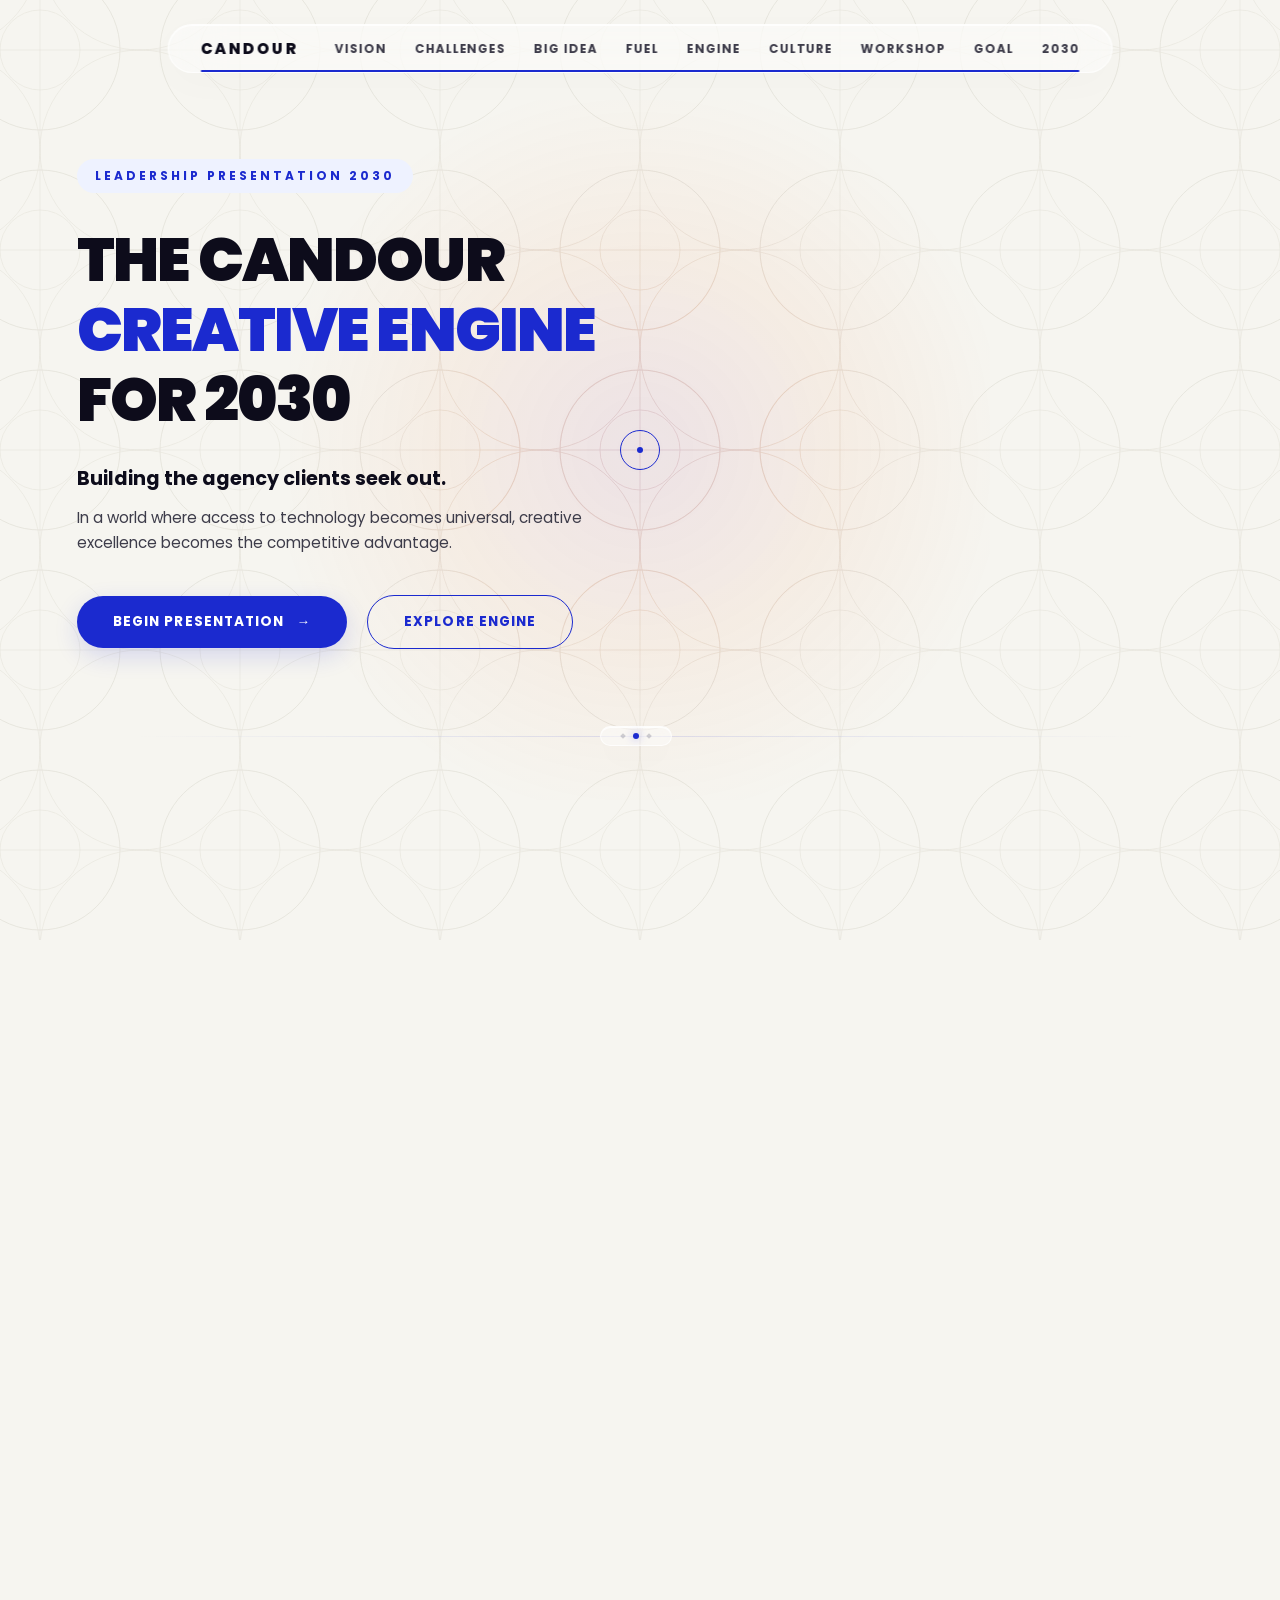
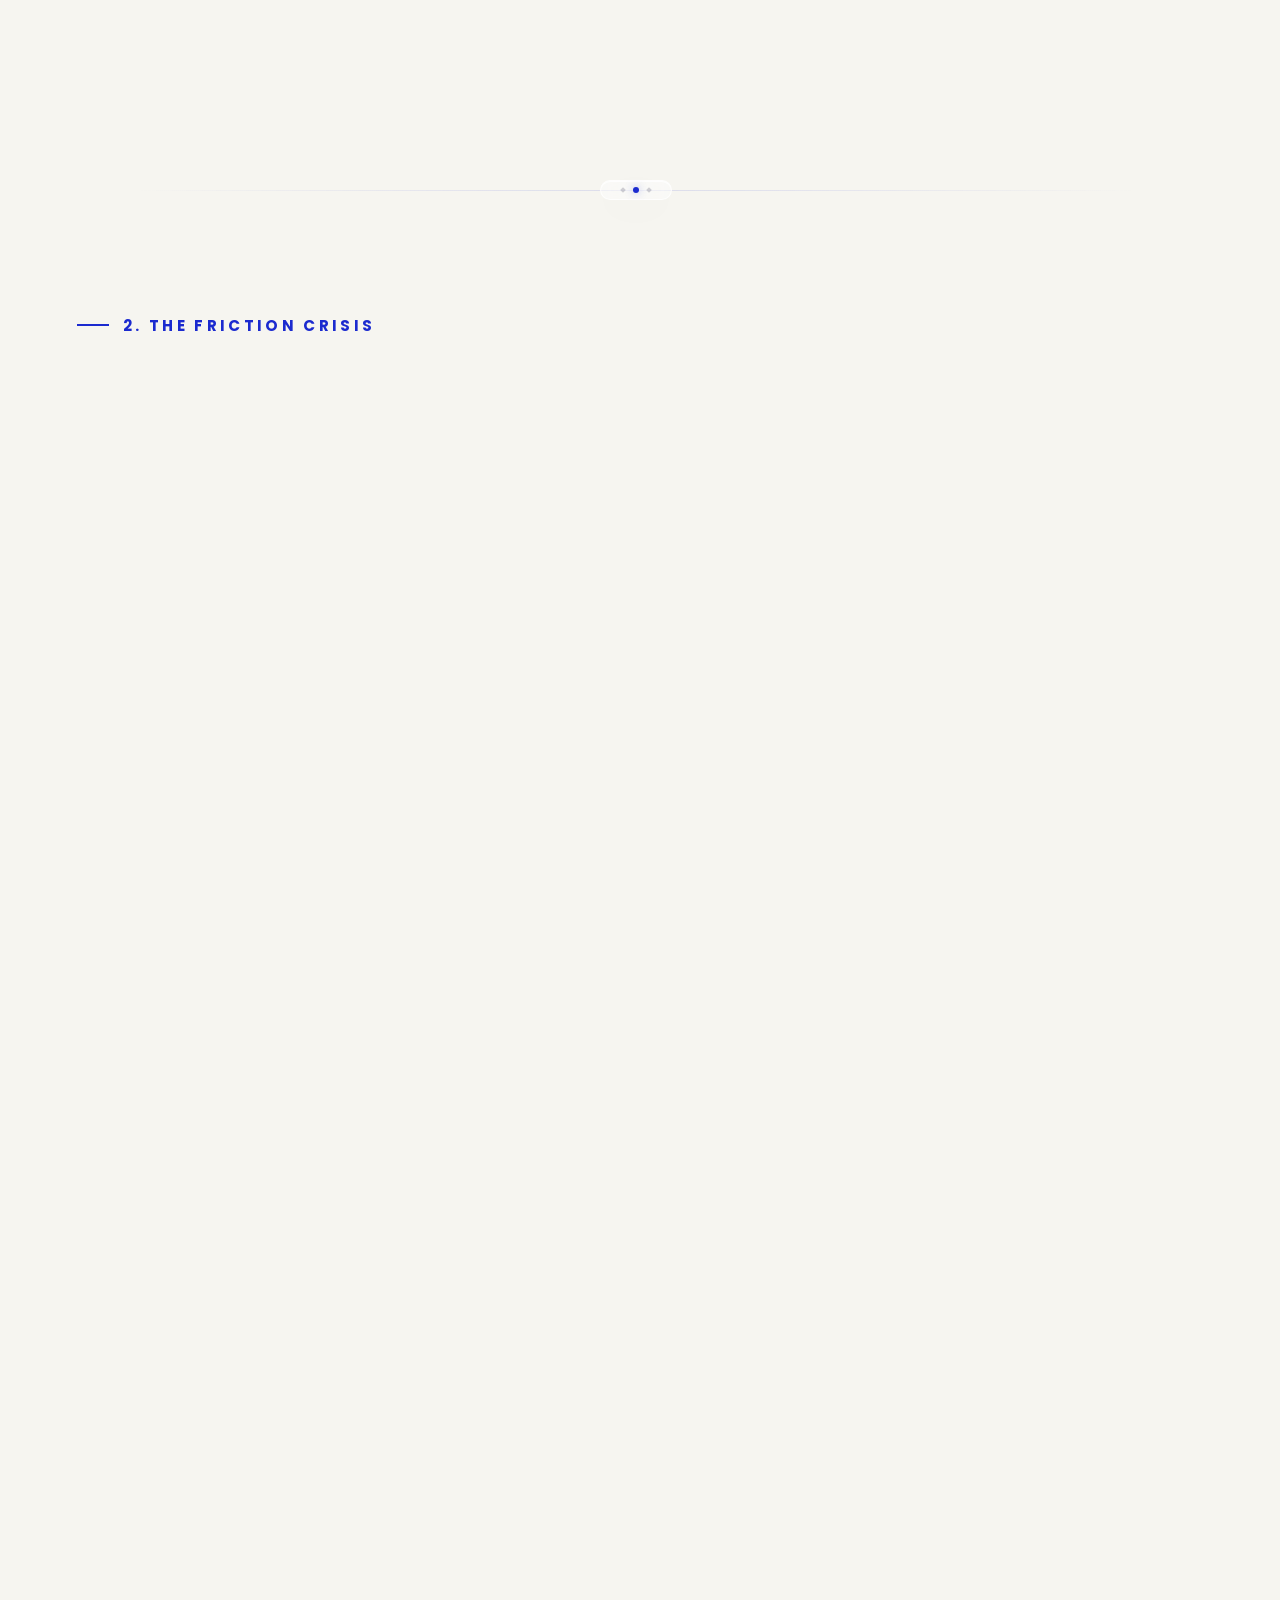
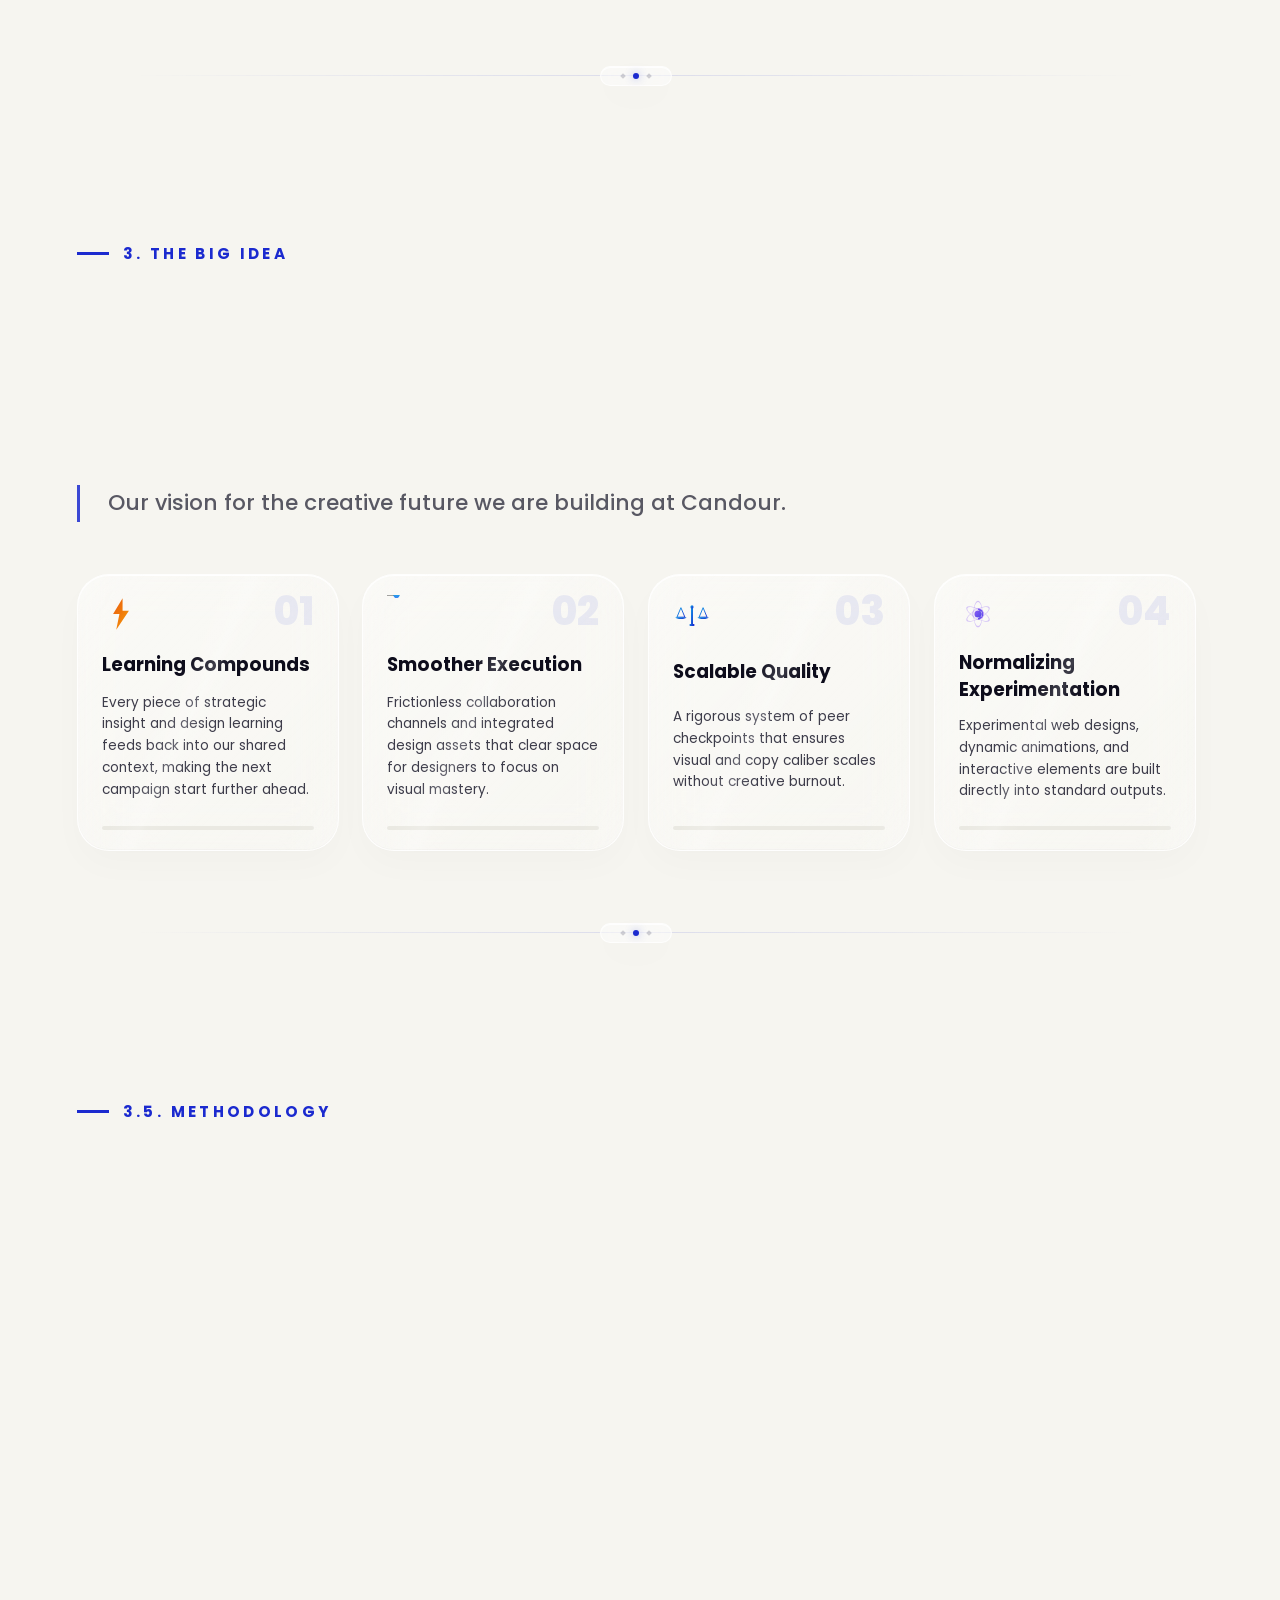
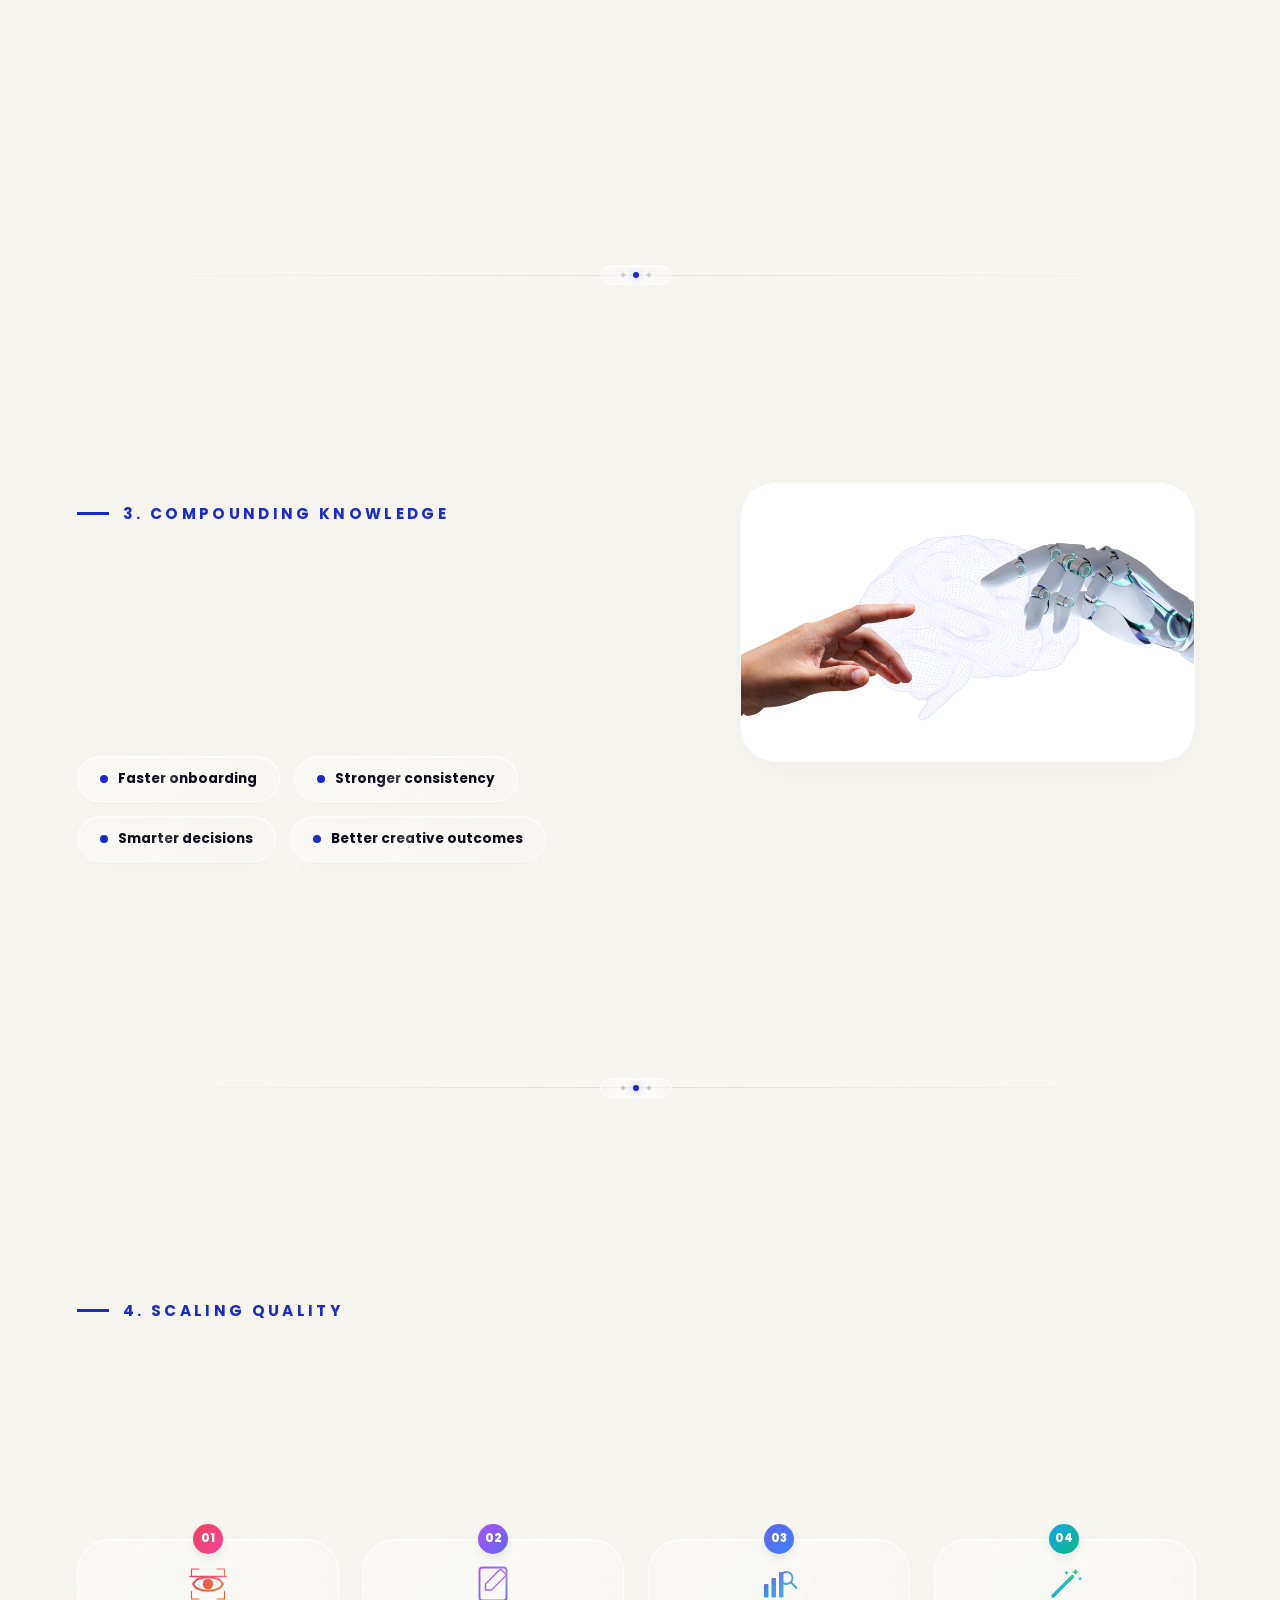
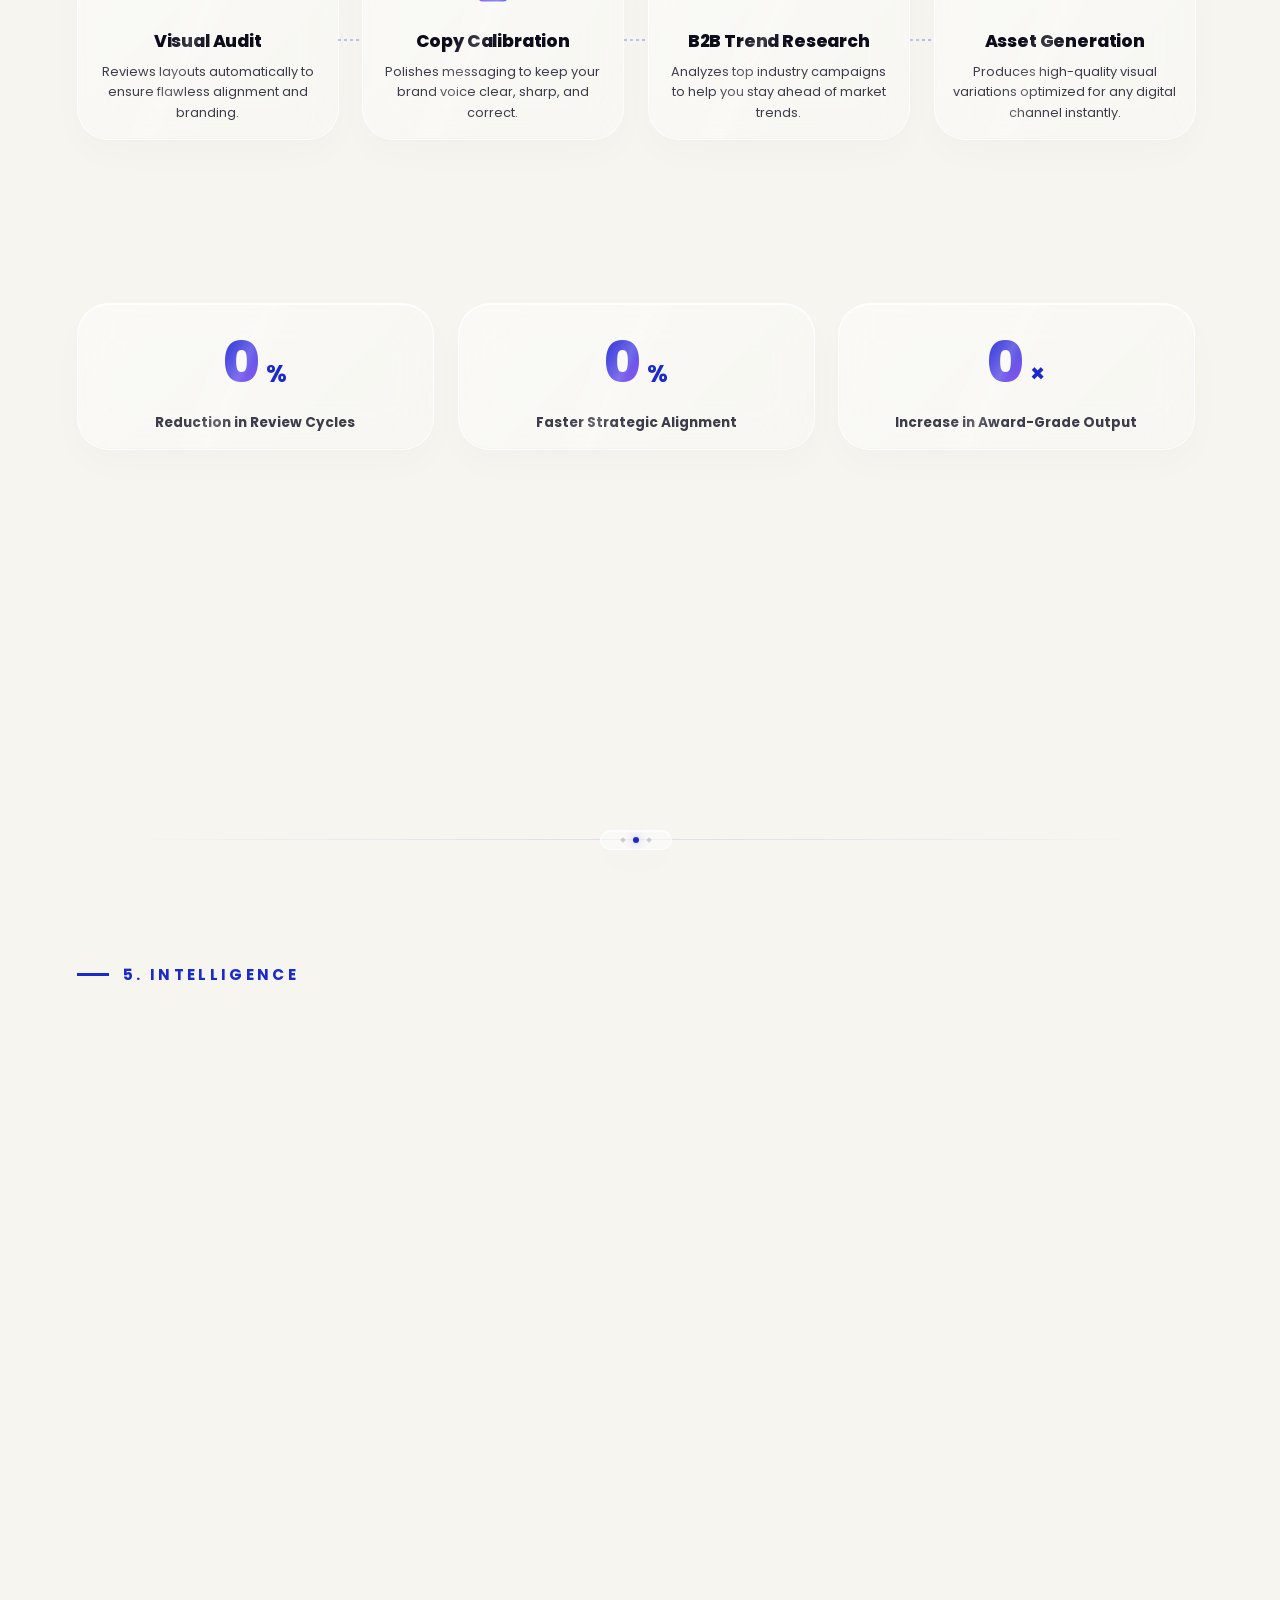
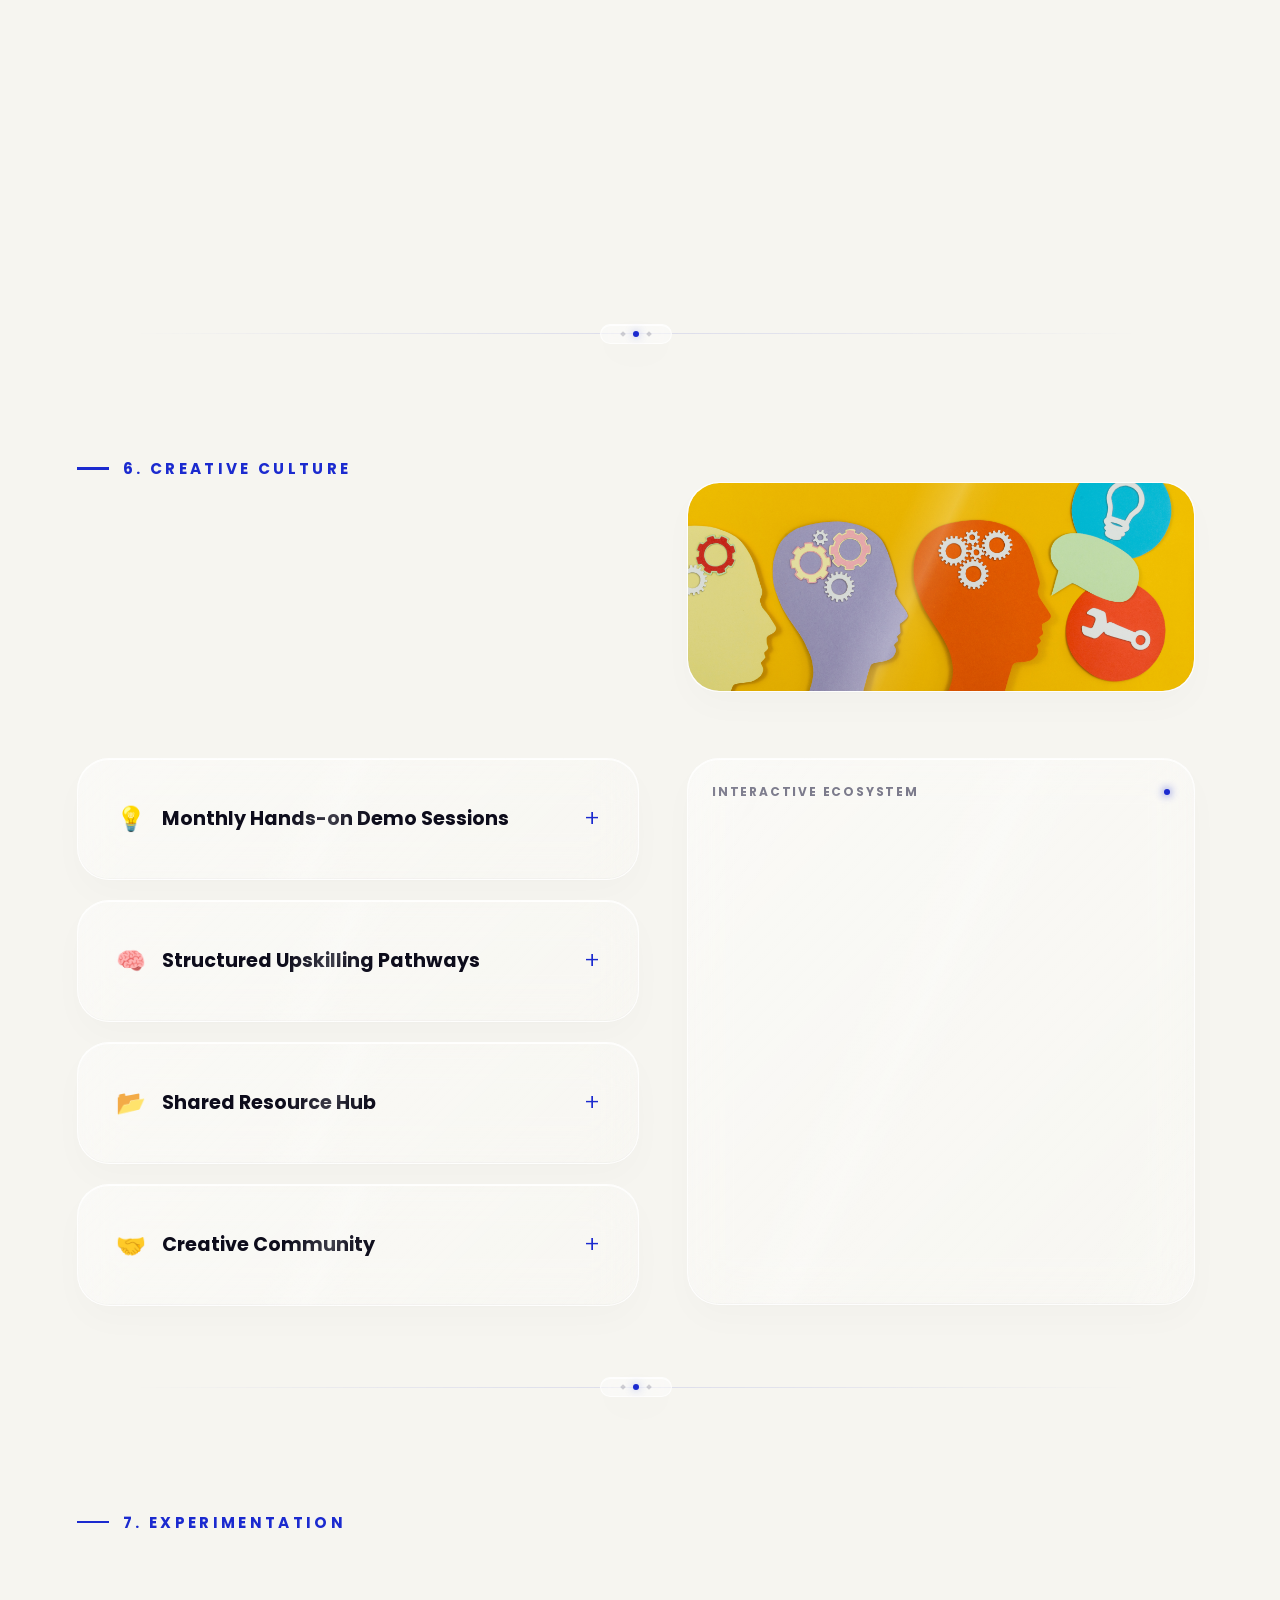
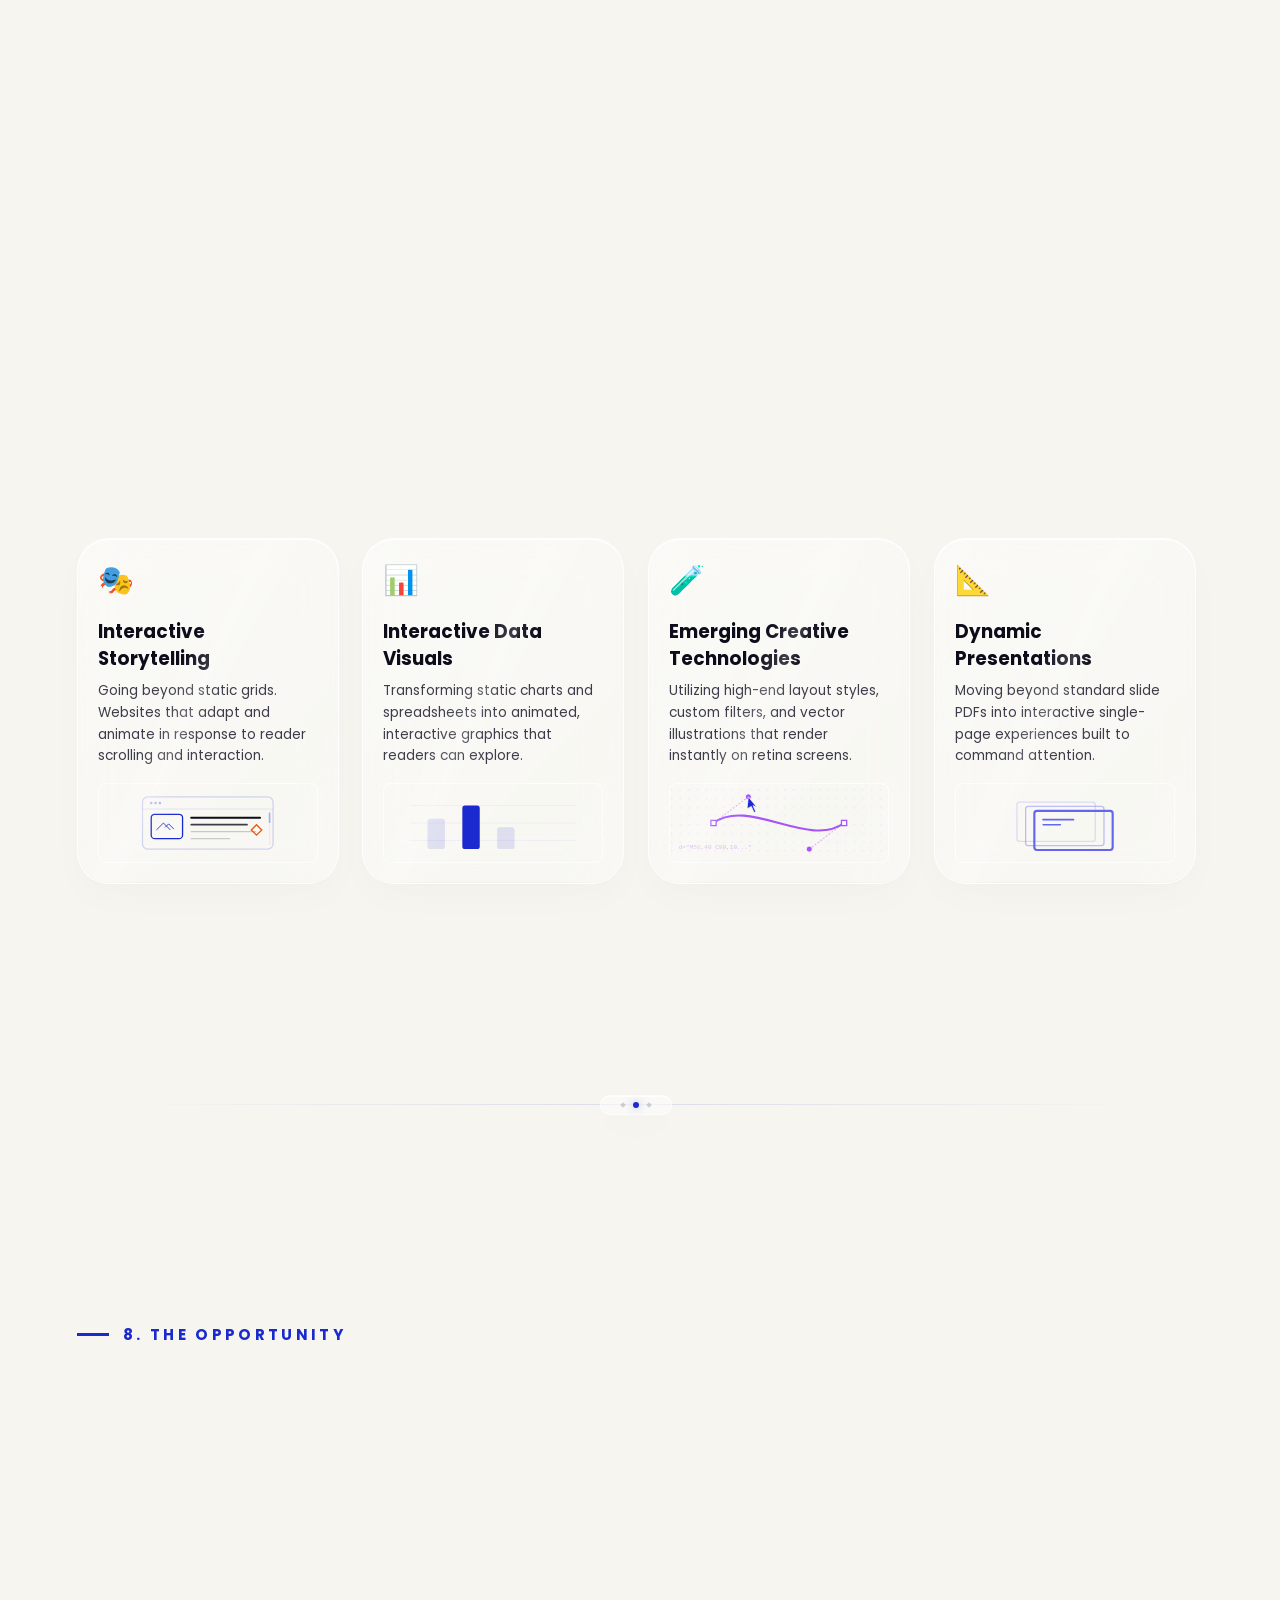
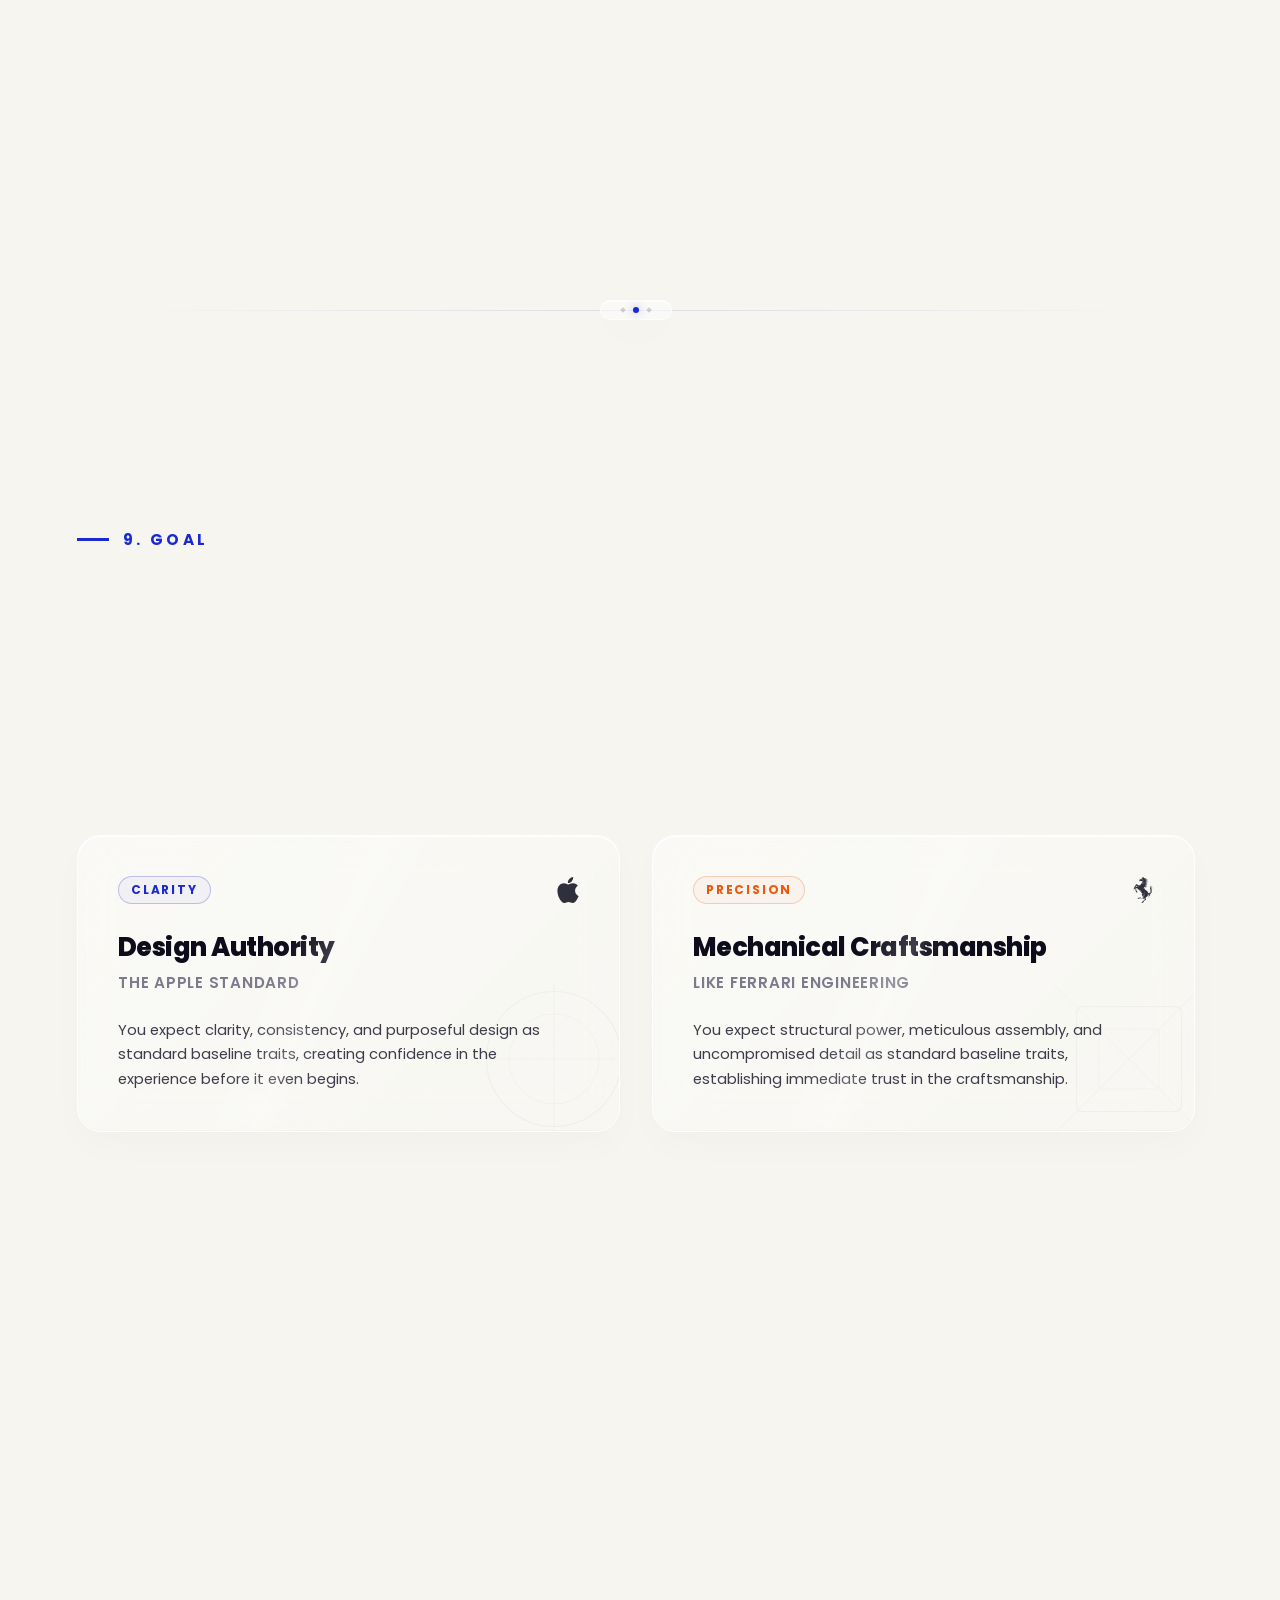
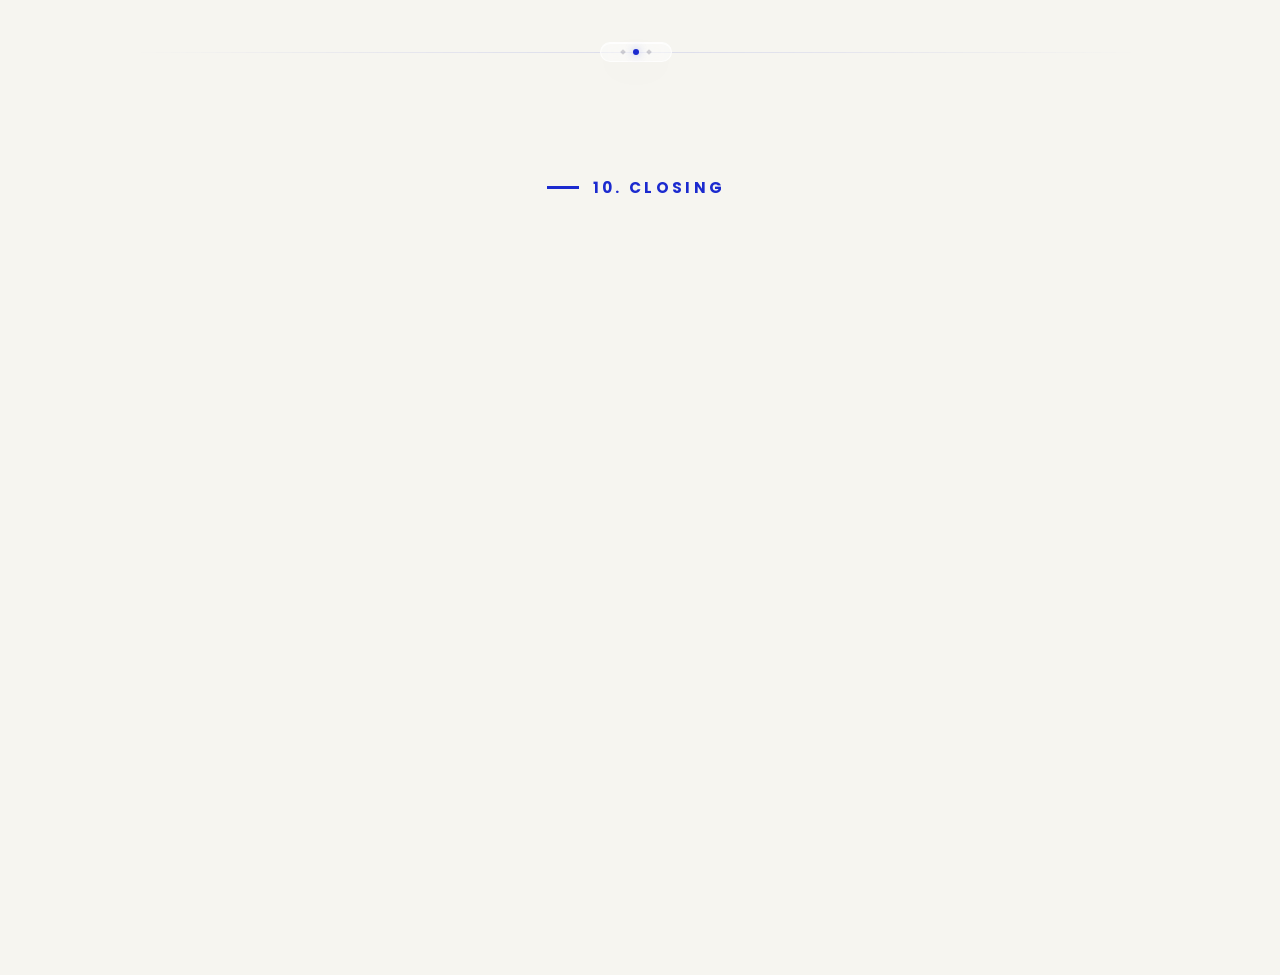
==== index.html @ 844a0b96 "update presentation assets" ====
<!DOCTYPE html>
<html lang="en">

<head>
    <meta charset="UTF-8">
    <meta name="viewport" content="width=device-width, initial-scale=1.0">
    <title>Candour Creative Engine 2030 | Building the Future of Creative Excellence</title>
    <meta name="description"
        content="An immersive presentation experience exploring Candour's creative vision for 2030.">
    <!-- Style Sheet -->
    <link rel="stylesheet" href="style.css?v=4.28">
    <!-- CDN scripts (deferred for page speed and scroll performance) -->
    <script src="https://cdnjs.cloudflare.com/ajax/libs/gsap/3.12.5/gsap.min.js" defer></script>
    <script src="https://cdnjs.cloudflare.com/ajax/libs/gsap/3.12.5/ScrollTrigger.min.js" defer></script>
    <script src="https://cdnjs.cloudflare.com/ajax/libs/gsap/3.12.5/ScrollToPlugin.min.js" defer></script>
    <script src="https://unpkg.com/lenis@1.1.13/dist/lenis.min.js" defer></script>
    <script src="https://cdnjs.cloudflare.com/ajax/libs/three.js/r128/three.min.js" defer></script>
</head>

<body>
    <!-- Background pattern & grid spotlight follow -->
    <div class="bg-pattern"></div>
    <div id="bg-spotlight" class="bg-spotlight"></div>
    <div id="bg-grid-glow" class="bg-grid-glow">
        <div id="grid-glow-spotlight" class="grid-glow-spotlight"></div>
    </div>

    <!-- Loading Screen -->
    <div id="loader" class="loader">
        <div class="loader-content">
            <div class="loader-logo">CANDOUR</div>
            <div class="loader-bar-track">
                <div class="loader-bar-fill"></div>
            </div>
            <div class="loader-text">Loading Presentation</div>
        </div>
    </div>

    <!-- Custom Cursor Follower -->
    <div id="cursor-follower" class="cursor-follower"></div>
    <div id="cursor-dot" class="cursor-dot"></div>

    <!-- Floating Navigation Bar -->
    <nav id="main-nav" class="glass-nav">
        <div class="nav-logo">CANDOUR</div>
        <div class="nav-links">
            <a href="#section-question" class="nav-link" data-section="section-question">Vision</a>
            <a href="#section-challenge" class="nav-link" data-section="section-challenge">Challenges</a>
            <a href="#section-engine" class="nav-link" data-section="section-engine">Big Idea</a>
            <a href="#section-memory" class="nav-link" data-section="section-memory">Fuel</a>
            <a href="#section-scaling" class="nav-link" data-section="section-scaling">Engine</a>
            <a href="#section-culture" class="nav-link" data-section="section-culture">Culture</a>
            <a href="#section-labs" class="nav-link" data-section="section-labs">Workshop</a>
            <a href="#section-destination" class="nav-link" data-section="section-destination">Goal</a>
            <a href="#section-closing" class="nav-link" data-section="section-closing">2030</a>
        </div>
        <div class="nav-progress">
            <div class="nav-progress-fill" id="scroll-progress"></div>
        </div>
    </nav>

    <!-- Main Content Presentation -->
    <main id="main-content">

        <!-- SECTION 1 — HERO -->
        <section id="section-hero" class="section section-hero">
            <div class="section-inner">
                <div class="layout-split">
                    <!-- Left: Typography -->
                    <div class="hero-text-content">
                        <div class="hero-badge">Leadership Presentation 2030</div>
                        <h1 class="hero-title">
                            <span>THE CANDOUR</span>
                            <span class="accent-text">CREATIVE ENGINE</span>
                            <span>FOR 2030</span>
                        </h1>
                        <p class="hero-subtitle"
                            style="font-weight: 700; font-size: 1.2rem; color: var(--text-primary); margin-bottom: 0.75rem;">
                            Building the agency clients seek out.</p>
                        <p class="hero-subtitle" style="font-size: 0.95rem; line-height: 1.6; max-width: 520px;">In a
                            world where access to technology becomes universal, creative excellence becomes the
                            competitive advantage.</p>
                        <div class="hero-cta-box">
                            <button class="cta-button" id="begin-btn">
                                <span>Begin Presentation</span>
                                <span class="cta-arrow">→</span>
                            </button>
                            <a href="#section-engine" class="cta-secondary-button">Explore Engine</a>
                        </div>
                    </div>
                    <!-- Right: Visual Placeholder (For Hero Canvas) -->
                    <div class="hero-visual-content"
                        style="display: flex; align-items: center; justify-content: center; position: relative; min-height: 500px; width: 100%;">
                        <canvas id="hero-engine-canvas"
                            style="width: 100%; height: 500px; display: block; background: transparent; pointer-events: auto; z-index: 1;"></canvas>
                    </div>
                </div>
                <!-- Section Divider -->
                <div class="section-divider">
                    <div class="divider-badge">
                        <span class="divider-diamond"></span>
                        <span class="divider-dot"></span>
                        <span class="divider-diamond"></span>
                    </div>
                </div>
            </div>
        </section>

        <!-- SECTION 2 — THE QUESTION -->
        <section id="section-question" class="section section-question">
            <div class="section-inner">
                <!-- Top container centering the main question to answer it below -->
                <div class="question-top-row reveal-text" style="max-width: 850px; margin-bottom: 3.5rem;">
                    <div class="section-label">1. The Question</div>
                    <h2 class="question-title-big"
                        style="font-size: clamp(2rem, 5vw, 3.2rem); font-weight: 800; color: var(--text-primary); line-height: 1.15; margin-top: 0.5rem; margin-bottom: 1.5rem; letter-spacing: -0.03em;">
                        What actually makes an agency unforgettable?</h2>
                    <div class="question-intro-sub"
                        style="display: flex; gap: 32px; margin-top: 1rem; flex-wrap: wrap;">
                        <p class="reveal-text fade-point"
                            style="font-size: 1.15rem; font-weight: 600; color: var(--text-muted); display: inline-flex; align-items: center; gap: 8px;">
                            <span style="font-size: 1.2rem; line-height: 1;">🔑</span>
                            Access is no longer the differentiator.
                        </p>
                        <p class="reveal-text fade-point"
                            style="font-size: 1.15rem; font-weight: 600; color: var(--text-muted); display: inline-flex; align-items: center; gap: 8px;">
                            <span style="font-size: 1.2rem; line-height: 1;">⏱️</span>
                            Speed is no longer the differentiator.
                        </p>
                    </div>
                </div>

                <!-- Bottom Grid showing the three pillars shifted to bottom and made much bigger -->
                <div class="question-bottom-grid reveal-text"
                    style="display: grid; grid-template-columns: repeat(3, 1fr); gap: 32px; width: 100%; margin-bottom: 4rem;">

                    <!-- Card 1: Think Better -->
                    <div class="infographic-card glass-card" data-pillar="think"
                        style="padding: 2rem; display: flex; flex-direction: column; gap: 20px;">
                        <div class="infographic-shapes">
                            <div class="shape-block shape-rose shape-rect"></div>
                            <div class="shape-block shape-tan shape-small-rect"></div>
                        </div>
                        <div class="infographic-icon" style="height: 60px; width: 60px;">
                            <svg viewBox="0 0 100 100" class="line-art-svg" style="width: 100%; height: 100%;">
                                <path class="line-path main-path"
                                    d="M 50,20 C 66,20 70,32 64,44 C 58,54 55,60 55,70 L 45,70 C 45,60 42,54 36,44 C 30,32 34,20 50,20 Z"
                                    fill="none" stroke-width="1.8" stroke-linecap="round" stroke-linejoin="round" />
                                <path class="line-path detail-path"
                                    d="M 50,26 C 54,30 54,34 50,38 C 46,34 46,30 50,26 Z M 40,75 L 60,75 M 43,80 L 57,80 M 50,20 L 50,26"
                                    fill="none" stroke-width="1.2" stroke-linecap="round" stroke-linejoin="round" />
                            </svg>
                        </div>
                        <div class="infographic-text">
                            <h3 style="font-size: 1.3rem; font-weight: 800; margin-bottom: 0.5rem;">Think Better</h3>
                            <p style="font-size: 0.85rem; line-height: 1.6; color: var(--text-secondary);">Access is
                                universal. Deep, strategic and creative thinking is the ultimate differentiator.</p>
                        </div>
                    </div>

                    <!-- Card 2: Transcend Output -->
                    <div class="infographic-card glass-card" data-pillar="work"
                        style="padding: 2rem; display: flex; flex-direction: column; gap: 20px;">
                        <div class="infographic-shapes">
                            <div class="shape-block shape-tan shape-triangle"></div>
                            <div class="shape-block shape-ochre shape-small-rect"></div>
                        </div>
                        <div class="infographic-icon" style="height: 60px; width: 60px;">
                            <svg viewBox="0 0 100 100" class="line-art-svg" style="width: 100%; height: 100%;">
                                <path class="line-path main-path" d="M 20,50 L 80,20 L 50,80 L 44,52 Z" fill="none"
                                    stroke-width="1.8" stroke-linecap="round" stroke-linejoin="round" />
                                <path class="line-path detail-path"
                                    d="M 80,20 L 44,52 M 20,50 L 44,52 M 50,80 L 44,52 M 25,65 L 12,78 M 35,72 L 22,85"
                                    fill="none" stroke-width="1.2" stroke-linecap="round" stroke-linejoin="round" />
                            </svg>
                        </div>
                        <div class="infographic-text">
                            <h3 style="font-size: 1.3rem; font-weight: 800; margin-bottom: 0.5rem;">Transcend Output
                            </h3>
                            <p style="font-size: 0.85rem; line-height: 1.6; color: var(--text-secondary);">Moving beyond
                                basic execution to create memorable visual and interactive caliber.</p>
                        </div>
                    </div>

                    <!-- Card 3: Build Trust -->
                    <div class="infographic-card glass-card" data-pillar="trust"
                        style="padding: 2rem; display: flex; flex-direction: column; gap: 20px;">
                        <div class="infographic-shapes">
                            <div class="shape-block shape-rose shape-circle"></div>
                            <div class="shape-block shape-ochre shape-small-rect"></div>
                        </div>
                        <div class="infographic-icon" style="height: 60px; width: 60px;">
                            <svg viewBox="0 0 100 100" class="line-art-svg" style="width: 100%; height: 100%;">
                                <path class="line-path main-path"
                                    d="M 50,18 L 80,25 C 80,55 65,75 50,85 C 35,75 20,55 20,25 Z" fill="none"
                                    stroke-width="1.8" stroke-linecap="round" stroke-linejoin="round" />
                                <path class="line-path detail-path"
                                    d="M 50,26 L 72,31 C 72,52 61,68 50,76 C 39,68 28,52 28,31 Z M 50,36 L 54,46 L 64,50 L 54,54 L 50,64 L 46,54 L 36,50 L 46,46 Z"
                                    fill="none" stroke-width="1.2" stroke-linecap="round" stroke-linejoin="round" />
                            </svg>
                        </div>
                        <div class="infographic-text">
                            <h3 style="font-size: 1.3rem; font-weight: 800; margin-bottom: 0.5rem;">Build Trust</h3>
                            <p style="font-size: 0.85rem; line-height: 1.6; color: var(--text-secondary);">Establishing
                                authority and caliber before the first conversation starts.</p>
                        </div>
                    </div>

                </div>

                <!-- Centered quote at the bottom, made much bigger and highly editorial -->
                <div class="question-quote-block reveal-text"
                    style="max-width: 900px; margin: 3rem auto 0 auto; text-align: center;">
                    <blockquote
                        style="font-size: clamp(1.4rem, 3.2vw, 2.2rem); font-family: var(--font-family); font-weight: 800; color: var(--accent-primary); line-height: 1.3; border: none; padding: 0; margin: 0; letter-spacing: -0.02em;">
                        "The agencies that win will be the ones that think better, create stronger work, and build trust
                        before the first conversation even begins."
                    </blockquote>
                </div>

                <!-- Section Divider -->
                <div class="section-divider">
                    <div class="divider-badge">
                        <span class="divider-diamond"></span>
                        <span class="divider-dot"></span>
                        <span class="divider-diamond"></span>
                    </div>
                </div>
            </div>
        </section>


        <!-- SECTION 2 — THE CHALLENGE -->
        <section id="section-challenge" class="section section-challenge">
            <div class="section-inner">
                <div class="section-label">2. The Friction Crisis</div>
                <h2 class="section-title reveal-text">THE CHALLENGE</h2>

                <div class="challenge-intro reveal-text" style="margin-bottom: 2.5rem; max-width: 800px;">
                    <p class="large-reveal-text"
                        style="font-size: 1.25rem; font-weight: 700; color: var(--text-primary);">We don't lose creative
                        energy because of talent. We lose it because of friction.</p>
                </div>

                <!-- Bento Box Grid of 4 Cards (Swapped Card 1 and Card 3) -->
                <div class="bento-grid-container">
                    <div class="bento-grid-4 reveal-text">

                        <!-- Card 01 — Scattered Knowledge (originally Card 3) -->
                        <div class="bento-card-wrapper">
                            <div class="bento-card glass-card">
                                <div class="bento-card-color-backdrop bento-gradient-1">
                                    <span class="bento-badge-num">01</span>
                                </div>
                                <div class="glass-shine"></div>
                                <div>
                                    <div class="bento-card-header">
                                        <span class="bento-icon">🔍</span>
                                    </div>
                                    <h3>Scattered Knowledge</h3>
                                    <p>Strategic insights, visual assets, and references are hidden inside threads.
                                        Valuable creative hours are lost searching for old work and rediscovering
                                        solutions.</p>
                                </div>
                                <div class="bento-visual-thumb">
                                    <svg class="bento-diagram-svg scattered-knowledge-svg" viewBox="0 0 350 110">
                                        <defs>
                                            <linearGradient id="hub-grad" x1="0%" y1="0%" x2="100%" y2="100%">
                                                <stop offset="0%" stop-color="#1b2acf" />
                                                <stop offset="100%" stop-color="#4f46e5" />
                                            </linearGradient>
                                        </defs>

                                        <!-- Dotted connection lines representing network threads -->
                                        <path class="network-path path-1" d="M 75,35 L 175,55"
                                            stroke="rgba(27, 42, 207, 0.3)" stroke-width="1.5" stroke-dasharray="4 4"
                                            fill="none" />
                                        <path class="network-path path-2" d="M 120,80 L 175,55"
                                            stroke="rgba(27, 42, 207, 0.3)" stroke-width="1.5" stroke-dasharray="4 4"
                                            fill="none" />
                                        <path class="network-path path-3" d="M 230,80 L 175,55"
                                            stroke="rgba(27, 42, 207, 0.3)" stroke-width="1.5" stroke-dasharray="4 4"
                                            fill="none" />
                                        <path class="network-path path-4" d="M 275,35 L 175,55"
                                            stroke="rgba(27, 42, 207, 0.3)" stroke-width="1.5" stroke-dasharray="4 4"
                                            fill="none" />

                                        <!-- Pulsing sonar radar scan waves from center -->
                                        <circle cx="175" cy="55" r="28" fill="none" stroke="rgba(27, 42, 207, 0.15)"
                                            stroke-width="1" class="radar-pulse pulse-a" />
                                        <circle cx="175" cy="55" r="42" fill="none" stroke="rgba(27, 42, 207, 0.08)"
                                            stroke-width="1" class="radar-pulse pulse-b" />

                                        <!-- Central Database Hub Node -->
                                        <g transform="translate(175, 55)">
                                            <g class="knowledge-hub">
                                                <rect x="-18" y="-18" width="36" height="36" rx="8" fill="#f6f5f0"
                                                    stroke="url(#hub-grad)" stroke-width="1.5" />
                                                <!-- Database stacks -->
                                                <g stroke="#1b2acf" fill="none" transform="translate(0, -2)">
                                                    <ellipse cx="0" cy="-4" rx="8" ry="2.2"
                                                        fill="rgba(27, 42, 207, 0.05)" stroke-width="1.2" />
                                                    <path d="M -8,0 A 8,2.2 0 0 0 8,0 V -4 A 8,2.2 0 0 1 -8,-4 Z"
                                                        fill="rgba(27, 42, 207, 0.05)" stroke-width="1.2" />
                                                    <path d="M -8,4 A 8,2.2 0 0 0 8,4 V 0 A 8,2.2 0 0 1 -8,0 Z"
                                                        fill="rgba(27, 42, 207, 0.05)" stroke-width="1.2" />
                                                </g>
                                                <!-- Overlay Search icon on bottom-right of the hub -->
                                                <g transform="translate(6, 6) rotate(-45)">
                                                    <circle cx="0" cy="0" r="3" fill="#f6f5f0" stroke="#ea580c"
                                                        stroke-width="1.2" />
                                                    <line x1="3" y1="0" x2="6" y2="0" stroke="#ea580c"
                                                        stroke-width="1.2" />
                                                </g>
                                            </g>
                                        </g>

                                        <!-- Node 1: Image File (Left Top) -->
                                        <g transform="translate(75, 35)">
                                            <g class="node-img-anim" stroke="#3b82f6">
                                                <circle cx="0" cy="0" r="13" fill="#f6f5f0" stroke-width="1.5" />
                                                <g transform="scale(0.8)">
                                                    <rect x="-7" y="-7" width="14" height="14" rx="1.5" fill="none"
                                                        stroke-width="1.2" />
                                                    <circle cx="-2.5" cy="-2.5" r="1.5" fill="currentColor"
                                                        stroke="none" />
                                                    <path d="M -7,4 L -3,0 L 1,4 M -1,2 L 3,-1 L 7,4" fill="none"
                                                        stroke-width="1.2" stroke-linejoin="round" />
                                                </g>
                                            </g>
                                        </g>

                                        <!-- Node 2: Chat Message (Left Bottom) -->
                                        <g transform="translate(120, 80)">
                                            <g class="node-chat-anim" stroke="#a855f7">
                                                <circle cx="0" cy="0" r="13" fill="#f6f5f0" stroke-width="1.5" />
                                                <g transform="scale(0.8) translate(0, -1)">
                                                    <path d="M -6,-4 H 6 V 3 A 1,1 0 0 1 5,4 H -2 L -6,8 Z" fill="none"
                                                        stroke-width="1.2" stroke-linejoin="round" />
                                                    <line x1="-3" y1="-1" x2="3" y2="-1" stroke-width="1" />
                                                    <line x1="-3" y1="1.5" x2="1" y2="1.5" stroke-width="1" />
                                                </g>
                                            </g>
                                        </g>

                                        <!-- Node 3: Folder (Right Bottom) -->
                                        <g transform="translate(230, 80)">
                                            <g class="node-folder-anim" stroke="#ea580c">
                                                <circle cx="0" cy="0" r="13" fill="#f6f5f0" stroke-width="1.5" />
                                                <g transform="scale(0.8)">
                                                    <path
                                                        d="M -7,-4 H -3 L -1,-2 H 6 A 1,1 0 0 1 7,-1 V 5 A 1,1 0 0 1 6,6 H -6 A 1,1 0 0 1 -7,5 Z"
                                                        fill="none" stroke-width="1.2" stroke-linejoin="round" />
                                                </g>
                                            </g>
                                        </g>

                                        <!-- Node 4: Document (Right Top) -->
                                        <g transform="translate(275, 35)">
                                            <g class="node-doc-anim" stroke="#10b981">
                                                <circle cx="0" cy="0" r="13" fill="#f6f5f0" stroke-width="1.5" />
                                                <g transform="scale(0.8)">
                                                    <path
                                                        d="M -5,-7 H 2 L 6,-3 V 6 A 1,1 0 0 1 5,7 H -5 A 1,1 0 0 1 -6,6 V -6 A 1,1 0 0 1 -5,-7 Z"
                                                        fill="none" stroke-width="1.2" stroke-linejoin="round" />
                                                    <path d="M 2,-7 V -3 H 6" fill="none" stroke-width="1.2" />
                                                    <line x1="-3" y1="1" x2="3" y2="1" stroke-width="1" />
                                                    <line x1="-3" y1="4.2" x2="1" y2="4.2" stroke-width="1" />
                                                </g>
                                            </g>
                                        </g>
                                    </svg>
                                </div>
                            </div>
                        </div>

                        <!-- Card 02 — Repetitive Execution (remains Card 2) -->
                        <div class="bento-card-wrapper">
                            <div class="bento-card glass-card">
                                <div class="bento-card-color-backdrop bento-gradient-2">
                                    <span class="bento-badge-num">02</span>
                                </div>
                                <div class="glass-shine"></div>
                                <div>
                                    <div class="bento-card-header">
                                        <span class="bento-icon">⚙</span>
                                    </div>
                                    <h3>Repetitive Execution</h3>
                                    <p>Solving the exact same layout problems and visual patterns repeatedly. Teams
                                        spend valuable energy rebuilding baseline structures from scratch instead of
                                        refining details.</p>
                                </div>
                                <div class="bento-visual-thumb">
                                    <svg class="bento-diagram-svg repetitive-execution-svg" viewBox="0 0 350 110">
                                        <defs>
                                            <path id="tooth"
                                                d="M -3.5,0 L -2.5,-7 Q -2,-9 0,-9 L 0,-9 Q 2,-9 2.5,-7 L 3.5,0 Z" />
                                            <linearGradient id="gear-left-grad" x1="0%" y1="0%" x2="100%" y2="100%">
                                                <stop offset="0%" stop-color="#0ea5e9" />
                                                <stop offset="100%" stop-color="#6366f1" />
                                            </linearGradient>
                                            <linearGradient id="gear-center-grad" x1="0%" y1="0%" x2="100%" y2="100%">
                                                <stop offset="0%" stop-color="#a855f7" />
                                                <stop offset="100%" stop-color="#ea580c" />
                                            </linearGradient>
                                            <linearGradient id="gear-right-grad" x1="0%" y1="0%" x2="100%" y2="100%">
                                                <stop offset="0%" stop-color="#ec4899" />
                                                <stop offset="100%" stop-color="#f43f5e" />
                                            </linearGradient>
                                        </defs>

                                        <!-- Background layout grid indicating design canvas -->
                                        <g stroke="rgba(13, 12, 27, 0.03)" stroke-width="0.8">
                                            <line x1="80" y1="55" x2="270" y2="55" />
                                            <line x1="121" y1="20" x2="121" y2="90" />
                                            <line x1="175" y1="20" x2="175" y2="90" />
                                            <line x1="229" y1="20" x2="229" y2="90" />
                                        </g>

                                        <!-- LEFT GEAR -->
                                        <g transform="translate(121, 55)">
                                            <g class="gear-left-anim" fill="url(#gear-left-grad)">
                                                <g transform="rotate(0)">
                                                    <use href="#tooth" transform="translate(0, -16)" />
                                                    <use href="#tooth" transform="rotate(45) translate(0, -16)" />
                                                    <use href="#tooth" transform="rotate(90) translate(0, -16)" />
                                                    <use href="#tooth" transform="rotate(135) translate(0, -16)" />
                                                    <use href="#tooth" transform="rotate(180) translate(0, -16)" />
                                                    <use href="#tooth" transform="rotate(225) translate(0, -16)" />
                                                    <use href="#tooth" transform="rotate(270) translate(0, -16)" />
                                                    <use href="#tooth" transform="rotate(315) translate(0, -16)" />
                                                </g>
                                                <circle cx="0" cy="0" r="16" stroke="url(#gear-left-grad)"
                                                    stroke-width="1.5" fill="#f6f5f0" />
                                                <circle cx="0" cy="0" r="10" fill="none" stroke="url(#gear-left-grad)"
                                                    stroke-width="1" stroke-dasharray="2 2" />
                                                <line x1="-16" y1="0" x2="16" y2="0" stroke="url(#gear-left-grad)"
                                                    stroke-width="1.5" />
                                                <line x1="0" y1="-16" x2="0" y2="16" stroke="url(#gear-left-grad)"
                                                    stroke-width="1.5" />
                                                <circle cx="0" cy="0" r="4.5" fill="url(#gear-left-grad)" />
                                                <circle cx="0" cy="0" r="1.5" fill="#ffffff" />
                                            </g>
                                        </g>

                                        <!-- CENTER GEAR -->
                                        <g transform="translate(175, 55)">
                                            <g class="gear-center-anim" fill="url(#gear-center-grad)">
                                                <g transform="rotate(15)">
                                                    <use href="#tooth" transform="translate(0, -24)" />
                                                    <use href="#tooth" transform="rotate(30) translate(0, -24)" />
                                                    <use href="#tooth" transform="rotate(60) translate(0, -24)" />
                                                    <use href="#tooth" transform="rotate(90) translate(0, -24)" />
                                                    <use href="#tooth" transform="rotate(120) translate(0, -24)" />
                                                    <use href="#tooth" transform="rotate(150) translate(0, -24)" />
                                                    <use href="#tooth" transform="rotate(180) translate(0, -24)" />
                                                    <use href="#tooth" transform="rotate(210) translate(0, -24)" />
                                                    <use href="#tooth" transform="rotate(240) translate(0, -24)" />
                                                    <use href="#tooth" transform="rotate(270) translate(0, -24)" />
                                                    <use href="#tooth" transform="rotate(300) translate(0, -24)" />
                                                    <use href="#tooth" transform="rotate(330) translate(0, -24)" />
                                                </g>
                                                <circle cx="0" cy="0" r="24" stroke="url(#gear-center-grad)"
                                                    stroke-width="1.5" fill="#f6f5f0" />
                                                <circle cx="0" cy="0" r="16" fill="none" stroke="url(#gear-center-grad)"
                                                    stroke-width="1" />
                                                <line x1="-24" y1="0" x2="24" y2="0" stroke="url(#gear-center-grad)"
                                                    stroke-width="1.5" />
                                                <line x1="0" y1="-24" x2="0" y2="24" stroke="url(#gear-center-grad)"
                                                    stroke-width="1.5" />
                                                <circle cx="0" cy="0" r="6" fill="url(#gear-center-grad)" />
                                                <circle cx="0" cy="0" r="2.5" fill="#ffffff" />
                                            </g>
                                        </g>

                                        <!-- RIGHT GEAR -->
                                        <g transform="translate(229, 55)">
                                            <g class="gear-right-anim" fill="url(#gear-right-grad)">
                                                <g transform="rotate(18)">
                                                    <use href="#tooth" transform="translate(0, -17)" />
                                                    <use href="#tooth" transform="rotate(36) translate(0, -17)" />
                                                    <use href="#tooth" transform="rotate(72) translate(0, -17)" />
                                                    <use href="#tooth" transform="rotate(108) translate(0, -17)" />
                                                    <use href="#tooth" transform="rotate(144) translate(0, -17)" />
                                                    <use href="#tooth" transform="rotate(180) translate(0, -17)" />
                                                    <use href="#tooth" transform="rotate(216) translate(0, -17)" />
                                                    <use href="#tooth" transform="rotate(252) translate(0, -17)" />
                                                    <use href="#tooth" transform="rotate(288) translate(0, -17)" />
                                                    <use href="#tooth" transform="rotate(324) translate(0, -17)" />
                                                </g>
                                                <circle cx="0" cy="0" r="17" stroke="url(#gear-right-grad)"
                                                    stroke-width="1.5" fill="#f6f5f0" />
                                                <circle cx="0" cy="0" r="11" fill="none" stroke="url(#gear-right-grad)"
                                                    stroke-width="1" stroke-dasharray="2 1" />
                                                <line x1="-17" y1="0" x2="17" y2="0" stroke="url(#gear-right-grad)"
                                                    stroke-width="1.5" />
                                                <line x1="0" y1="-17" x2="0" y2="17" stroke="url(#gear-right-grad)"
                                                    stroke-width="1.5" />
                                                <circle cx="0" cy="0" r="5" fill="url(#gear-right-grad)" />
                                                <circle cx="0" cy="0" r="2" fill="#ffffff" />
                                            </g>
                                        </g>
                                    </svg>
                                </div>
                            </div>
                        </div>

                        <!-- Card 03 — Scattered Feedback (originally Card 1) -->
                        <div class="bento-card-wrapper">
                            <div class="bento-card glass-card">
                                <div class="bento-card-color-backdrop bento-gradient-3">
                                    <span class="bento-badge-num">03</span>
                                </div>
                                <div class="glass-shine"></div>
                                <div>
                                    <div class="bento-card-header">
                                        <span class="bento-icon">💬</span>
                                    </div>
                                    <h3>Scattered Feedback</h3>
                                    <p>Input comes from multiple departments with conflicting directions. Without a
                                        unified brief, design concepts get diluted, leading to unclear direction and
                                        endless revisions.</p>
                                </div>
                                <div class="bento-visual-thumb">
                                    <svg class="bento-diagram-svg scattered-feedback-svg" viewBox="0 0 350 110">
                                        <defs>
                                            <linearGradient id="mktg-grad" x1="0%" y1="0%" x2="100%" y2="100%">
                                                <stop offset="0%" stop-color="#f43f5e" />
                                                <stop offset="100%" stop-color="#ea580c" />
                                            </linearGradient>
                                            <linearGradient id="legal-grad" x1="0%" y1="0%" x2="100%" y2="100%">
                                                <stop offset="0%" stop-color="#0ea5e9" />
                                                <stop offset="100%" stop-color="#3b82f6" />
                                            </linearGradient>
                                            <linearGradient id="client-grad" x1="0%" y1="0%" x2="100%" y2="100%">
                                                <stop offset="0%" stop-color="#a855f7" />
                                                <stop offset="100%" stop-color="#ec4899" />
                                            </linearGradient>
                                            <filter id="shadow" x="-20%" y="-20%" width="140%" height="140%">
                                                <feDropShadow dx="0" dy="2" stdDeviation="2" flood-opacity="0.15" />
                                            </filter>
                                        </defs>

                                        <!-- Center Mockup Board -->
                                        <g class="feedback-board">
                                            <rect x="95" y="20" width="160" height="70" rx="8"
                                                fill="rgba(255, 255, 255, 0.65)" stroke="#e2e0d7" stroke-width="1.5" />
                                            <rect x="107" y="32" width="45" height="22" rx="4"
                                                fill="rgba(27, 42, 207, 0.04)" stroke="rgba(27, 42, 207, 0.15)"
                                                stroke-width="1" />
                                            <circle cx="119" cy="43" r="5" fill="#1b2acf" opacity="0.3" />
                                            <rect x="130" y="39" width="15" height="3" rx="1.5"
                                                fill="rgba(27, 42, 207, 0.15)" />
                                            <rect x="130" y="46" width="10" height="3" rx="1.5"
                                                fill="rgba(27, 42, 207, 0.15)" />
                                            <rect x="160" y="32" width="80" height="6" rx="3"
                                                fill="rgba(61, 60, 74, 0.1)" />
                                            <rect x="160" y="43" width="60" height="6" rx="3"
                                                fill="rgba(61, 60, 74, 0.1)" />
                                            <rect x="107" y="62" width="136" height="18" rx="4"
                                                fill="rgba(27, 42, 207, 0.06)" stroke="rgba(27, 42, 207, 0.2)"
                                                stroke-width="1" stroke-dasharray="2 2" />
                                            <rect x="117" y="69" width="116" height="4" rx="2"
                                                fill="rgba(27, 42, 207, 0.2)" />
                                        </g>

                                        <!-- Conflicting Cursors & Labels -->
                                        <path class="feedback-line line-mktg" d="M 60,28 L 107,35" stroke="#ea580c"
                                            stroke-width="1.2" stroke-dasharray="3 3" fill="none" />
                                        <g transform="translate(10, 16)">
                                            <g class="cursor-mktg-anim" filter="url(#shadow)">
                                                <rect x="0" y="0" width="55" height="16" rx="8"
                                                    fill="url(#mktg-grad)" />
                                                <text x="27.5" y="11" fill="#ffffff" font-size="7.5"
                                                    font-family="Poppins" font-weight="700"
                                                    text-anchor="middle">Marketing</text>
                                                <path d="M 52,12 L 60,17 L 56,19 L 59,24 L 57,25 L 54,20 L 51,23 Z"
                                                    fill="#ea580c" stroke="#ffffff" stroke-width="1" />
                                            </g>
                                        </g>

                                        <path class="feedback-line line-legal" d="M 290,28 L 243,35" stroke="#0ea5e9"
                                            stroke-width="1.2" stroke-dasharray="3 3" fill="none" />
                                        <g transform="translate(285, 16)">
                                            <g class="cursor-legal-anim" filter="url(#shadow)">
                                                <rect x="0" y="0" width="45" height="16" rx="8"
                                                    fill="url(#legal-grad)" />
                                                <text x="22.5" y="11" fill="#ffffff" font-size="7.5"
                                                    font-family="Poppins" font-weight="700"
                                                    text-anchor="middle">Legal</text>
                                                <path d="M 3,12 L -5,17 L -1,19 L -4,24 L -2,25 L 1,20 L 4,23 Z"
                                                    fill="#0ea5e9" stroke="#ffffff" stroke-width="1" />
                                            </g>
                                        </g>

                                        <path class="feedback-line line-client" d="M 175,92 L 175,70" stroke="#a855f7"
                                            stroke-width="1.2" stroke-dasharray="3 3" fill="none" />
                                        <g transform="translate(145, 80)">
                                            <g class="cursor-client-anim" filter="url(#shadow)">
                                                <rect x="0" y="0" width="60" height="16" rx="8"
                                                    fill="url(#client-grad)" />
                                                <text x="30" y="11" fill="#ffffff" font-size="7.5" font-family="Poppins"
                                                    font-weight="700" text-anchor="middle">Client (Edit)</text>
                                                <path d="M 30,0 L 25,-8 L 28,-6 L 23,-11 L 25,-12 L 30,-7 L 35,-6 Z"
                                                    fill="#a855f7" stroke="#ffffff" stroke-width="1" />
                                            </g>
                                        </g>

                                        <circle class="hotspot-pulse pulse-mktg" cx="107" cy="35" r="7" fill="none"
                                            stroke="#ea580c" stroke-width="1.5" />
                                        <circle cx="107" cy="35" r="3" fill="#ea580c" />
                                        <circle class="hotspot-pulse pulse-legal" cx="243" cy="35" r="7" fill="none"
                                            stroke="#0ea5e9" stroke-width="1.5" />
                                        <circle cx="243" cy="35" r="3" fill="#0ea5e9" />
                                        <circle class="hotspot-pulse pulse-client" cx="175" cy="70" r="7" fill="none"
                                            stroke="#a855f7" stroke-width="1.5" />
                                        <circle cx="175" cy="70" r="3" fill="#a855f7" />
                                    </svg>
                                </div>
                            </div>
                        </div>

                        <!-- Card 04 — Quality Caught Late (remains Card 4) -->
                        <div class="bento-card-wrapper">
                            <div class="bento-card glass-card">
                                <div class="bento-card-color-backdrop bento-gradient-4">
                                    <span class="bento-badge-num">04</span>
                                </div>
                                <div class="glass-shine"></div>
                                <div>
                                    <div class="bento-card-header">
                                        <span class="bento-icon">🚨</span>
                                    </div>
                                    <h3>Quality Caught Late</h3>
                                    <p>Visual mistakes or misalignments are only noticed during the final stages rather
                                        than early checkpoints. This forces last-minute revisions and compromises our
                                        creative vision.</p>
                                </div>
                                <div class="bento-visual-thumb">
                                    <svg class="bento-diagram-svg quality-caught-svg" viewBox="0 0 350 110">
                                        <defs>
                                            <linearGradient id="timeline-grad" x1="0%" y1="0%" x2="100%" y2="0%">
                                                <stop offset="0%" stop-color="#10b981" />
                                                <stop offset="70%" stop-color="#10b981" />
                                                <stop offset="100%" stop-color="#ea580c" />
                                            </linearGradient>
                                            <linearGradient id="alert-grad" x1="0%" y1="0%" x2="100%" y2="100%">
                                                <stop offset="0%" stop-color="#f43f5e" />
                                                <stop offset="100%" stop-color="#ea580c" />
                                            </linearGradient>
                                        </defs>

                                        <line x1="60" y1="65" x2="285" y2="65" stroke="rgba(13, 12, 27, 0.05)"
                                            stroke-width="4" stroke-linecap="round" />
                                        <line x1="60" y1="65" x2="210" y2="65" stroke="url(#timeline-grad)"
                                            stroke-width="4" stroke-linecap="round" class="timeline-progress-line" />
                                        <path class="loopback-arrow" d="M 285,48 Q 172.5,-12 60,48" fill="none"
                                            stroke="#f43f5e" stroke-width="1.8" stroke-dasharray="4 4"
                                            stroke-linecap="round" />
                                        <path class="loopback-arrow-head" d="M 60,48 L 68,44 L 64,49 L 68,54 Z"
                                            fill="#f43f5e" />

                                        <g transform="translate(60, 65)">
                                            <g class="node-concept-anim">
                                                <circle cx="0" cy="0" r="7" fill="#10b981" />
                                                <circle cx="0" cy="0" r="12" fill="none" stroke="#10b981"
                                                    stroke-width="1.2" opacity="0.3" class="node-pulse" />
                                                <text x="0" y="-14" fill="#10b981" font-size="6.5" font-family="Poppins"
                                                    font-weight="700" text-anchor="middle">CONCEPT</text>
                                            </g>
                                        </g>

                                        <g transform="translate(135, 65)">
                                            <circle cx="0" cy="0" r="7" fill="#10b981" />
                                            <text x="0" y="-14" fill="#10b981" font-size="6.5" font-family="Poppins"
                                                font-weight="700" text-anchor="middle">DESIGN</text>
                                        </g>

                                        <g transform="translate(210, 65)">
                                            <circle cx="0" cy="0" r="7" fill="#10b981" />
                                            <text x="0" y="-14" fill="#10b981" font-size="6.5" font-family="Poppins"
                                                font-weight="700" text-anchor="middle">REVIEW</text>
                                        </g>

                                        <g transform="translate(285, 65)">
                                            <g class="alert-node-anim">
                                                <circle cx="0" cy="0" r="13" fill="none" stroke="#f43f5e"
                                                    stroke-width="1.5" class="alert-ring-pulse" />
                                                <circle cx="0" cy="0" r="9" fill="url(#alert-grad)" />
                                                <text x="0" y="3" font-size="9" font-family="Poppins" font-weight="900"
                                                    fill="#ffffff" text-anchor="middle">!</text>
                                                <text x="0" y="-14" fill="#f43f5e" font-size="6.5" font-family="Poppins"
                                                    font-weight="700" text-anchor="middle">RELEASE</text>
                                            </g>
                                        </g>
                                    </svg>
                                </div>
                            </div>
                        </div>
                    </div>
                </div>

                <div class="challenge-conclusion reveal-text"
                    style="display: flex; flex-direction: column; align-items: center; justify-content: center; gap: 20px; width: 100%;">
                    <div class="glass-card conclusion-card"
                        style="margin-top: 3rem; border-radius: 20px; width: 100%; max-width: 800px;">
                        <p class="reveal-text conclusion-reveal-text"
                            style="text-align: center; font-size: 1.15rem; line-height: 1.6; margin: 0;">Too much
                            creative energy goes into <strong>managing processes</strong> instead of <strong>creating
                                exceptional work</strong>.</p>
                    </div>

                    <!-- Stacked Bar Infographic SVG indicating Energy Depletion (Friction vs Creation) -->
                    <div class="energy-chart-container glass-card"
                        style="width: 100%; max-width: 800px; padding: 2rem; border-radius: 24px; box-shadow: var(--glass-shadow); position: relative; overflow: visible;">
                        <div class="glass-shine"></div>
                        <h4
                            style="font-size: 1rem; font-weight: 800; margin-bottom: 1.5rem; text-align: center; color: var(--text-primary); letter-spacing: 0.05em; text-transform: uppercase;">
                            Creative Energy Allocation</h4>
                        <div class="energy-chart-visual" style="position: relative; overflow: visible;">
                            <svg viewBox="0 0 400 65"
                                style="width: 100%; height: auto; display: block; overflow: visible;">
                                <defs>
                                    <linearGradient id="friction-grad" x1="0%" y1="0%" x2="100%" y2="0%">
                                        <stop offset="0%" stop-color="#f43f5e" />
                                        <stop offset="100%" stop-color="#ea580c" />
                                    </linearGradient>
                                    <linearGradient id="creation-grad" x1="0%" y1="0%" x2="100%" y2="0%">
                                        <stop offset="0%" stop-color="#10b981" />
                                        <stop offset="100%" stop-color="#0ea5e9" />
                                    </linearGradient>
                                </defs>
                                <!-- Background Bar -->
                                <rect x="0" y="15" width="400" height="18" rx="9" fill="rgba(13,12,27,0.04)"
                                    stroke="rgba(13,12,27,0.06)" stroke-width="1" />

                                <!-- Friction Bar (70% = 280px width) -->
                                <rect class="energy-bar-friction" x="0" y="15" width="280" height="18" rx="9"
                                    fill="url(#friction-grad)" />

                                <!-- Creation Bar (30% = 120px width, starts at 280) -->
                                <rect class="energy-bar-creation" x="280" y="15" width="120" height="18" rx="9"
                                    fill="url(#creation-grad)" />

                                <!-- Divider Line -->
                                <line x1="280" y1="11" x2="280" y2="37" stroke="#ffffff" stroke-width="2" />

                                <!-- Legends/Labels -->
                                <text x="140" y="52" fill="#ea580c" font-size="9.5" font-family="Poppins"
                                    font-weight="800" text-anchor="middle">70% PROCESS FRICTION (Chaos &
                                    Rebuilds)</text>
                                <text x="340" y="52" fill="#10b981" font-size="9.5" font-family="Poppins"
                                    font-weight="800" text-anchor="middle">30% CREATION</text>

                                <!-- Glow points inside segments -->
                                <circle class="glow-point-friction" cx="140" cy="24" r="3" fill="#ffffff"
                                    opacity="0.9" />
                                <circle class="glow-point-creation" cx="340" cy="24" r="3" fill="#ffffff"
                                    opacity="0.9" />
                            </svg>
                        </div>
                    </div>
                </div>

                <!-- Section Divider -->
                <div class="section-divider">
                    <div class="divider-badge">
                        <span class="divider-diamond"></span>
                        <span class="divider-dot"></span>
                        <span class="divider-diamond"></span>
                    </div>
                </div>
            </div>
        </section>

        <!-- SECTION 4 — THE BIG IDEA -->
        <section id="section-engine" class="section section-engine">
            <div class="section-inner">
                <div class="section-label">3. The Big Idea</div>
                <div class="engine-reveal" style="max-width: 900px; margin-bottom: 5rem;">
                    <h2 class="engine-statement reveal-text"
                        style="font-size: clamp(2.2rem, 5.5vw, 3.8rem); font-weight: 800; color: var(--text-primary); line-height: 1.15; margin-bottom: 2.5rem; letter-spacing: -0.03em;">
                        How do we make <span class="accent-text"
                            style="background: linear-gradient(135deg, var(--accent-primary), #6366f1); -webkit-background-clip: text; -webkit-text-fill-color: transparent;">powerful
                            creative work</span> inevitable?</h2>
                    <p class="engine-vision reveal-text"
                        style="font-size: 1.35rem; font-weight: 500; line-height: 1.7; color: var(--text-secondary); max-width: 720px; border-left: 3px solid var(--accent-primary); padding-left: 28px; margin-top: 2rem;">
                        Our vision for the creative future we are building at Candour.</p>
                </div>

                <div class="engine-pillars">

                    <!-- Pillar 1: Learning Compounds -->
                    <div class="pillar glass-card">
                        <div class="glass-shine"></div>
                        <div class="pillar-number">01</div>
                        <div class="pillar-icon">
                            <svg class="svg-lightning" viewBox="0 0 48 48">
                                <defs>
                                    <linearGradient id="bolt-grad" x1="0%" y1="0%" x2="100%" y2="100%">
                                        <stop offset="0%" stop-color="#ea580c" />
                                        <stop offset="100%" stop-color="#f59e0b" />
                                    </linearGradient>
                                </defs>
                                <path d="M26,4 L14,24 L22,24 L18,44 L34,20 L26,20 Z" fill="url(#bolt-grad)"
                                    stroke="none" />
                            </svg>
                        </div>
                        <h3>Learning Compounds</h3>
                        <p>Every piece of strategic insight and design learning feeds back into our shared context,
                            making the next campaign start further ahead.</p>
                        <div class="pillar-progress">
                            <div class="pillar-progress-fill" data-progress="92"></div>
                        </div>
                    </div>

                    <!-- Pillar 2: Smoother Execution -->
                    <div class="pillar glass-card">
                        <div class="glass-shine"></div>
                        <div class="pillar-number">02</div>
                        <div class="pillar-icon">
                            <svg class="svg-dna" viewBox="0 0 48 48">
                                <defs>
                                    <linearGradient id="dna-rose" x1="0" y1="0" x2="0" y2="1">
                                        <stop offset="0%" stop-color="#f43f5e" />
                                        <stop offset="100%" stop-color="#ec4899" />
                                    </linearGradient>
                                    <linearGradient id="dna-blue" x1="0" y1="0" x2="0" y2="1">
                                        <stop offset="0%" stop-color="#06b6d4" />
                                        <stop offset="100%" stop-color="#3b82f6" />
                                    </linearGradient>
                                </defs>
                                <g class="dna-rung rung-1" style="--rung-y: 8px; animation-delay: 0s;">
                                    <line x1="-12" y1="0" x2="12" y2="0" stroke="rgba(0,0,0,0.15)" stroke-width="1.5" />
                                    <circle cx="-12" cy="0" r="3.5" fill="url(#dna-rose)" />
                                    <circle cx="12" cy="0" r="3.5" fill="url(#dna-blue)" />
                                </g>
                                <g class="dna-rung rung-2" style="--rung-y: 16px; animation-delay: -0.4s;">
                                    <line x1="-12" y1="0" x2="12" y2="0" stroke="rgba(0,0,0,0.15)" stroke-width="1.5" />
                                    <circle cx="-12" cy="0" r="3.5" fill="url(#dna-rose)" />
                                    <circle cx="12" cy="0" r="3.5" fill="url(#dna-blue)" />
                                </g>
                                <g class="dna-rung rung-3" style="--rung-y: 24px; animation-delay: -0.8s;">
                                    <line x1="-12" y1="0" x2="12" y2="0" stroke="rgba(0,0,0,0.15)" stroke-width="1.5" />
                                    <circle cx="-12" cy="0" r="3.5" fill="url(#dna-rose)" />
                                    <circle cx="12" cy="0" r="3.5" fill="url(#dna-blue)" />
                                </g>
                                <g class="dna-rung rung-4" style="--rung-y: 32px; animation-delay: -1.2s;">
                                    <line x1="-12" y1="0" x2="12" y2="0" stroke="rgba(0,0,0,0.15)" stroke-width="1.5" />
                                    <circle cx="-12" cy="0" r="3.5" fill="url(#dna-rose)" />
                                    <circle cx="12" cy="0" r="3.5" fill="url(#dna-blue)" />
                                </g>
                                <g class="dna-rung rung-5" style="--rung-y: 40px; animation-delay: -1.6s;">
                                    <line x1="-12" y1="0" x2="12" y2="0" stroke="rgba(0,0,0,0.15)" stroke-width="1.5" />
                                    <circle cx="-12" cy="0" r="3.5" fill="url(#dna-rose)" />
                                    <circle cx="12" cy="0" r="3.5" fill="url(#dna-blue)" />
                                </g>
                            </svg>
                        </div>
                        <h3>Smoother Execution</h3>
                        <p>Frictionless collaboration channels and integrated design assets that clear space for
                            designers to focus on visual mastery.</p>
                        <div class="pillar-progress">
                            <div class="pillar-progress-fill" data-progress="84"></div>
                        </div>
                    </div>

                    <!-- Pillar 3: Scalable Quality (originally Pillar 4) -->
                    <div class="pillar glass-card">
                        <div class="glass-shine"></div>
                        <div class="pillar-number">03</div>
                        <div class="pillar-icon">
                            <svg class="svg-scales" viewBox="0 0 48 48">
                                <defs>
                                    <linearGradient id="scales-grad" x1="0%" y1="0%" x2="100%" y2="100%">
                                        <stop offset="0%" stop-color="#0ea5e9" />
                                        <stop offset="100%" stop-color="#1b2acf" />
                                    </linearGradient>
                                </defs>
                                <path d="M22,38 L26,38 M24,38 L24,16" stroke="url(#scales-grad)" stroke-width="2.5"
                                    stroke-linecap="round" fill="none" />
                                <circle cx="24" cy="15" r="2" fill="url(#scales-grad)" />

                                <g class="scales-beam">
                                    <line x1="10" y1="16" x2="38" y2="16" stroke="url(#scales-grad)" stroke-width="2.5"
                                        stroke-linecap="round" />
                                    <g class="scales-pan-left">
                                        <path d="M10,16 L5,28 L15,28 Z" stroke="url(#scales-grad)" stroke-width="1.2"
                                            fill="none" stroke-linejoin="round" />
                                        <path d="M3,28 C3,31 17,31 17,28 Z" fill="url(#scales-grad)" />
                                    </g>
                                    <g class="scales-pan-right">
                                        <path d="M38,16 L33,28 L43,28 Z" stroke="url(#scales-grad)" stroke-width="1.2"
                                            fill="none" stroke-linejoin="round" />
                                        <path d="M31,28 C31,31 45,31 45,28 Z" fill="url(#scales-grad)" />
                                    </g>
                                </g>
                            </svg>
                        </div>
                        <h3>Scalable Quality</h3>
                        <p>A rigorous system of peer checkpoints that ensures visual and copy caliber scales without
                            creative burnout.</p>
                        <div class="pillar-progress">
                            <div class="pillar-progress-fill" data-progress="88"></div>
                        </div>
                    </div>

                    <!-- Pillar 4: Normalizing Experimentation (originally Pillar 3) -->
                    <div class="pillar glass-card">
                        <div class="glass-shine"></div>
                        <div class="pillar-number">04</div>
                        <div class="pillar-icon">
                            <svg class="svg-atom" viewBox="0 0 48 48">
                                <defs>
                                    <linearGradient id="atom-grad" x1="0%" y1="0%" x2="100%" y2="100%">
                                        <stop offset="0%" stop-color="#8b5cf6" />
                                        <stop offset="100%" stop-color="#4f46e5" />
                                    </linearGradient>
                                </defs>
                                <circle cx="24" cy="24" r="4.5" fill="url(#atom-grad)" />
                                <circle class="nucleus-glow" cx="24" cy="24" r="7" fill="none" stroke="#8b5cf6"
                                    stroke-width="1" opacity="0.4" />

                                <g transform="translate(24, 24) rotate(30) scale(1, 0.35) translate(-24, -24)">
                                    <circle cx="24" cy="24" r="16" fill="none" stroke="rgba(139, 92, 246, 0.35)"
                                        stroke-width="1.5" />
                                    <g class="rotator-1">
                                        <circle cx="24" cy="8" r="3.5" fill="url(#atom-grad)" />
                                    </g>
                                </g>
                                <g transform="translate(24, 24) rotate(90) scale(1, 0.35) translate(-24, -24)">
                                    <circle cx="24" cy="24" r="16" fill="none" stroke="rgba(139, 92, 246, 0.35)"
                                        stroke-width="1.5" />
                                    <g class="rotator-2">
                                        <circle cx="24" cy="8" r="3.5" fill="url(#atom-grad)" />
                                    </g>
                                </g>
                                <g transform="translate(24, 24) rotate(150) scale(1, 0.35) translate(-24, -24)">
                                    <circle cx="24" cy="24" r="16" fill="none" stroke="rgba(139, 92, 246, 0.35)"
                                        stroke-width="1.5" />
                                    <g class="rotator-3">
                                        <circle cx="24" cy="8" r="3.5" fill="url(#atom-grad)" />
                                    </g>
                                </g>
                            </svg>
                        </div>
                        <h3>Normalizing Experimentation</h3>
                        <p>Experimental web designs, dynamic animations, and interactive elements are built directly
                            into standard outputs.</p>
                        <div class="pillar-progress">
                            <div class="pillar-progress-fill" data-progress="78"></div>
                        </div>
                    </div>

                </div>
                <!-- Section Divider -->
                <div class="section-divider">
                    <div class="divider-badge">
                        <span class="divider-diamond"></span>
                        <span class="divider-dot"></span>
                        <span class="divider-diamond"></span>
                    </div>
                </div>
            </div>
        </section>

        <!-- SECTION 6 — WORK SMARTER (NEW VIDEO SECTION) -->
        <section id="section-smarter" class="section section-smarter">
            <div class="section-inner">
                <div class="section-label">3.5. Methodology</div>
                <h2 class="section-title reveal-text"
                    style="text-align: center; margin-top: 0.5rem; margin-bottom: 1.5rem;">WORK SMARTER, NOT HARDER.
                </h2>

                <div class="smarter-video-container glass-card reveal-text"
                    style="max-width: 900px; margin: 3rem auto; border-radius: 24px; overflow: hidden; position: relative; border: 1px solid rgba(255,255,255,0.6); box-shadow: var(--glass-shadow);">
                    <div class="glass-shine"></div>
                    <div class="video-placeholder-frame" data-video-url="https://youtu.be/4LPLxcpGOn0"
                        style="background: rgba(13,12,27,0.03); aspect-ratio: 16/9; display: flex; flex-direction: column; align-items: center; justify-content: center; position: relative; cursor: pointer; overflow: hidden;">
                        <!-- Breathing/Living AI Canvas Background (Light Mode Optimized) -->
                        <canvas class="live-demo-bg-canvas"
                            style="position: absolute; inset: 0; width: 100%; height: 100%; z-index: 1; pointer-events: none; opacity: 0.95;"></canvas>

                        <div class="video-poster-overlay"
                            style="position: absolute; inset: 0; background: linear-gradient(135deg, rgba(27,42,207,0.08) 0%, rgba(234,88,12,0.06) 100%); z-index: 2;">
                        </div>

                        <div class="video-header-bar"
                            style="position: absolute; top: 0; left: 0; right: 0; height: 48px; background: rgba(255,255,255,0.4); border-bottom: 1px solid rgba(255,255,255,0.5); display: flex; align-items: center; padding: 0 20px; z-index: 3; backdrop-filter: blur(5px); -webkit-backdrop-filter: blur(5px);">
                            <span
                                style="width: 10px; height: 10px; border-radius: 50%; background: #ff5f56; margin-right: 6px;"></span>
                            <span
                                style="width: 10px; height: 10px; border-radius: 50%; background: #ffbd2e; margin-right: 6px;"></span>
                            <span
                                style="width: 10px; height: 10px; border-radius: 50%; background: #27c93f; margin-right: 15px;"></span>
                            <span
                                style="font-size: 0.8rem; font-weight: 700; color: var(--text-secondary); letter-spacing: 0.05em; text-transform: uppercase;">Introducing
                                Candour Creative Engine</span>
                        </div>

                        <div class="video-play-btn"
                            style="width: 80px; height: 80px; border-radius: 50%; background: var(--accent-primary); display: flex; align-items: center; justify-content: center; z-index: 4; box-shadow: 0 10px 35px rgba(27, 42, 207, 0.35); cursor: pointer; transition: transform 0.3s ease; position: relative;">
                            <span
                                style="width: 0; height: 0; border-top: 12px solid transparent; border-bottom: 12px solid transparent; border-left: 20px solid #ffffff; margin-left: 6px; z-index: 2;"></span>
                            <!-- Button pulsing background glow rings -->
                            <span class="btn-glow-ring"
                                style="position: absolute; inset: -4px; border-radius: 50%; border: 2px solid rgba(27, 42, 207, 0.25); animation: demo-ring-pulse 2.5s cubic-bezier(0.215, 0.61, 0.355, 1) infinite; z-index: 1;"></span>
                            <span class="btn-glow-ring"
                                style="position: absolute; inset: -12px; border-radius: 50%; border: 1px solid rgba(27, 42, 207, 0.12); animation: demo-ring-pulse 2.5s cubic-bezier(0.215, 0.61, 0.355, 1) infinite; animation-delay: 0.8s; z-index: 1;"></span>
                        </div>

                        <span
                            style="z-index: 4; margin-top: 1.5rem; font-size: 0.9rem; font-weight: 800; color: var(--text-primary); letter-spacing: 0.05em; text-transform: uppercase;">Play
                            Presentation Video</span>
                    </div>
                </div>



                <!-- Section Divider -->
                <div class="section-divider">
                    <div class="divider-badge">
                        <span class="divider-diamond"></span>
                        <span class="divider-dot"></span>
                        <span class="divider-diamond"></span>
                    </div>
                </div>
            </div>
        </section>

        <!-- SECTION 3 — FUEL (CREATIVE MEMORY) -->
        <section id="section-memory" class="section section-memory">
            <div class="section-inner">
                <div class="layout-split">
                    <!-- Left Column: Typography -->
                    <div class="memory-text-content">
                        <div class="section-label">3. Compounding Knowledge</div>
                        <h2 class="section-title reveal-text">THE FUEL</h2>

                        <div class="memory-intro">
                            <h3 class="reveal-text"
                                style="font-size: clamp(1.3rem, 3.2vw, 1.8rem); font-weight: 800; color: var(--text-primary); line-height: 1.25; margin-top: 0.5rem; margin-bottom: 1rem; letter-spacing: -0.02em;">
                                Building Candour's Creative Memory.</h3>
                            <p class="reveal-text"
                                style="font-size: 1.05rem; line-height: 1.6; color: var(--text-secondary);">A system
                                where insights, decisions, learnings, and creative intelligence compound over time.</p>
                        </div>

                        <div class="memory-learnings" style="margin-top: 2rem;">
                            <div class="memory-card glass-card" data-delay="0">
                                <div class="glass-shine"></div><span class="memory-dot"></span>Faster onboarding
                            </div>
                            <div class="memory-card glass-card" data-delay="0.05">
                                <div class="glass-shine"></div><span class="memory-dot"></span>Stronger consistency
                            </div>
                            <div class="memory-card glass-card" data-delay="0.1">
                                <div class="glass-shine"></div><span class="memory-dot"></span>Smarter decisions
                            </div>
                            <div class="memory-card glass-card" data-delay="0.15">
                                <div class="glass-shine"></div><span class="memory-dot"></span>Better creative outcomes
                            </div>
                        </div>

                        <div class="memory-solution glass-card reveal-text"
                            style="border-radius: 20px; margin-top: 2.5rem; text-align: center; padding: 1.25rem;">
                            <div class="glass-shine"></div>
                            <p style="margin: 0; font-size: 1.15rem; font-weight: 600; color: var(--text-primary);">
                                Every new project starts with <strong>context, not guesswork</strong>.</p>
                        </div>
                    </div>

                    <!-- Right Column: Canvas + Visual Placeholder -->
                    <div class="memory-visual-content">
                        <div class="image-frame" style="height: 280px; margin-bottom: 24px;">
                            <div class="media-container">
                                <img src="assets/memory-archive.jpg" onload="this.classList.add('loaded')"
                                    onerror="if(this.src.indexOf('assets/digital_network.png') === -1) { this.src='assets/digital_network.png'; } else { this.style.display='none'; }">
                                <div class="image-placeholder fallback-placeholder">
                                    <span class="placeholder-icon">🧬</span>
                                    <span class="placeholder-label">
                                        Knowledge Archive Graphic
                                        <small>Recommended: 800 x 600px (Place memory-archive.jpg in assets/)</small>
                                    </span>
                                    <span class="placeholder-instr">Auto-loads from assets/ folder</span>
                                </div>
                            </div>
                        </div>
                        <!-- Interactive node canvas chart -->
                        <div class="memory-network reveal-text" id="memory-network"></div>
                    </div>
                </div>
                <!-- Section Divider -->
                <div class="section-divider">
                    <div class="divider-badge">
                        <span class="divider-diamond"></span>
                        <span class="divider-dot"></span>
                        <span class="divider-diamond"></span>
                    </div>
                </div>
            </div>
        </section>

        <!-- SECTION 4 — ENGINE -->
        <section id="section-scaling" class="section section-scaling">
            <div class="section-inner">
                <div class="section-label">4. Scaling Quality</div>
                <h2 class="section-title reveal-text">THE ENGINE</h2>

                <div class="scaling-content" style="max-width: 850px; margin-bottom: 3rem;">
                    <p class="reveal-text large-reveal-text"
                        style="font-size: 1.25rem; line-height: 1.5; font-weight: 700; color: var(--text-primary);">
                        Scaling without sacrificing quality through creative intelligence, cleaner workflows, faster
                        reviews, all on a single, unified interface.</p>
                </div>

                <div class="scaling-pipeline">
                    <!-- Stage 1 -->
                    <div class="pipeline-card-wrapper">
                        <div class="pipeline-badge bento-gradient-1">01</div>
                        <div class="pipeline-stage glass-card" data-stage="1">
                            <div class="glass-shine"></div>
                            <div class="pipeline-icon-box">
                                <svg viewBox="0 0 64 64" class="pipeline-svg scanner-svg">
                                    <defs>
                                        <linearGradient id="scan-grad" x1="0%" y1="0%" x2="100%" y2="100%">
                                            <stop offset="0%" stop-color="#f43f5e" />
                                            <stop offset="100%" stop-color="#ea580c" />
                                        </linearGradient>
                                    </defs>
                                    <path d="M12,32 C18,20 46,20 52,32 C46,44 18,44 12,32 Z" fill="none"
                                        stroke="url(#scan-grad)" stroke-width="2.5" stroke-linejoin="round" />
                                    <circle class="scan-eye-pupil" cx="32" cy="32" r="7" fill="url(#scan-grad)" />
                                    <path d="M10,22 V12 H20" fill="none" stroke="url(#scan-grad)" stroke-width="1.5"
                                        stroke-linecap="round" />
                                    <path d="M54,22 V12 H44" fill="none" stroke="url(#scan-grad)" stroke-width="1.5"
                                        stroke-linecap="round" />
                                    <path d="M10,42 V52 H20" fill="none" stroke="url(#scan-grad)" stroke-width="1.5"
                                        stroke-linecap="round" />
                                    <path d="M54,42 V52 H44" fill="none" stroke="url(#scan-grad)" stroke-width="1.5"
                                        stroke-linecap="round" />
                                    <line class="scan-laser" x1="8" y1="32" x2="56" y2="32" stroke="#f43f5e"
                                        stroke-width="2" stroke-linecap="round" />
                                </svg>
                            </div>
                            <h3>Visual Audit</h3>
                            <p>Reviews layouts automatically to ensure flawless alignment and branding.</p>
                        </div>
                    </div>

                    <!-- Stage 2 -->
                    <div class="pipeline-card-wrapper">
                        <div class="pipeline-badge bento-gradient-2">02</div>
                        <div class="pipeline-stage glass-card" data-stage="2">
                            <div class="glass-shine"></div>
                            <div class="pipeline-icon-box">
                                <svg viewBox="0 0 64 64" class="pipeline-svg editor-svg">
                                    <defs>
                                        <linearGradient id="edit-grad" x1="0%" y1="0%" x2="100%" y2="100%">
                                            <stop offset="0%" stop-color="#a855f7" />
                                            <stop offset="100%" stop-color="#6366f1" />
                                        </linearGradient>
                                    </defs>
                                    <rect x="14" y="10" width="36" height="44" rx="4" fill="none"
                                        stroke="url(#edit-grad)" stroke-width="2.5" />
                                    <line x1="20" y1="20" x2="38" y2="20" stroke="url(#edit-grad)" stroke-width="2.2"
                                        stroke-linecap="round" />
                                    <line x1="20" y1="28" x2="34" y2="28" stroke="url(#edit-grad)" stroke-width="2.2"
                                        stroke-linecap="round" />
                                    <line x1="20" y1="36" x2="44" y2="36" stroke="url(#edit-grad)" stroke-width="2.2"
                                        stroke-linecap="round" />
                                    <path class="edit-pencil" d="M42,12 L50,20 L30,40 H22 V32 Z" fill="none"
                                        stroke="#a855f7" stroke-width="2" stroke-linejoin="round" />
                                </svg>
                            </div>
                            <h3>Copy Calibration</h3>
                            <p>Polishes messaging to keep your brand voice clear, sharp, and correct.</p>
                        </div>
                    </div>

                    <!-- Stage 3 -->
                    <div class="pipeline-card-wrapper">
                        <div class="pipeline-badge bento-gradient-3">03</div>
                        <div class="pipeline-stage glass-card" data-stage="3">
                            <div class="glass-shine"></div>
                            <div class="pipeline-icon-box">
                                <svg viewBox="0 0 64 64" class="pipeline-svg research-svg">
                                    <defs>
                                        <linearGradient id="research-grad" x1="0%" y1="0%" x2="100%" y2="100%">
                                            <stop offset="0%" stop-color="#6366f1" />
                                            <stop offset="100%" stop-color="#0ea5e9" />
                                        </linearGradient>
                                    </defs>
                                    <rect class="trend-bar-1" x="12" y="32" width="6" height="18"
                                        fill="url(#research-grad)" rx="1.5" />
                                    <rect class="trend-bar-2" x="22" y="24" width="6" height="26"
                                        fill="url(#research-grad)" rx="1.5" />
                                    <rect class="trend-bar-3" x="32" y="16" width="6" height="34"
                                        fill="url(#research-grad)" rx="1.5" />
                                    <circle class="glass-lens" cx="42" cy="24" r="8" fill="none"
                                        stroke="url(#research-grad)" stroke-width="2.5" />
                                    <line class="glass-handle" x1="48" y1="30" x2="55" y2="37"
                                        stroke="url(#research-grad)" stroke-width="2.5" stroke-linecap="round" />
                                </svg>
                            </div>
                            <h3>B2B Trend Research</h3>
                            <p>Analyzes top industry campaigns to help you stay ahead of market trends.</p>
                        </div>
                    </div>

                    <!-- Stage 4 -->
                    <div class="pipeline-card-wrapper">
                        <div class="pipeline-badge bento-gradient-4">04</div>
                        <div class="pipeline-stage glass-card" data-stage="4">
                            <div class="glass-shine"></div>
                            <div class="pipeline-icon-box">
                                <svg viewBox="0 0 64 64" class="pipeline-svg creator-svg">
                                    <defs>
                                        <linearGradient id="create-grad" x1="0%" y1="0%" x2="100%" y2="100%">
                                            <stop offset="0%" stop-color="#0ea5e9" />
                                            <stop offset="100%" stop-color="#10b981" />
                                        </linearGradient>
                                    </defs>
                                    <line class="wand-shaft" x1="16" y1="48" x2="38" y2="26" stroke="url(#create-grad)"
                                        stroke-width="4.5" stroke-linecap="round" />
                                    <line class="wand-tip" x1="38" y1="26" x2="42" y2="22" stroke="#10b981"
                                        stroke-width="4.5" stroke-linecap="round" />
                                    <path class="sparkle-1"
                                        d="M46,12 L48,15 L51,16 L48,17 L46,20 L44,17 L41,16 L44,15 Z" fill="#10b981" />
                                    <path class="sparkle-2"
                                        d="M52,22 L53,24 L55,25 L53,26 L52,28 L51,26 L49,25 L51,24 Z" fill="#0ea5e9" />
                                    <path class="sparkle-3"
                                        d="M34,14 L35,16 L37,17 L35,18 L34,20 L33,18 L31,17 L33,16 Z" fill="#10b981" />
                                </svg>
                            </div>
                            <h3>Asset Generation</h3>
                            <p>Produces high-quality visual variations optimized for any digital channel instantly.</p>
                        </div>
                    </div>
                </div>

                <div class="scaling-conclusion glass-card reveal-text"
                    style="margin: 2.5rem auto; max-width: 800px; text-align: center; border-radius: 20px; padding: 1.5rem;">
                    <div class="glass-shine"></div>
                    <p style="font-size: 1.35rem; font-weight: 800; color: var(--text-primary); margin: 0;">Less time
                        lost in chaos. More time for ideas.</p>
                </div>

                <div class="scaling-metrics" style="margin-bottom: 3rem;">
                    <div class="metric-card glass-card">
                        <div class="glass-shine"></div>
                        <div class="metric-value" data-count="40">0</div>
                        <span class="metric-unit">%</span>
                        <div class="metric-label">Reduction in Review Cycles</div>
                    </div>

                    <div class="metric-card glass-card">
                        <div class="glass-shine"></div>
                        <div class="metric-value" data-count="60">0</div>
                        <span class="metric-unit">%</span>
                        <div class="metric-label">Faster Strategic Alignment</div>
                    </div>

                    <div class="metric-card glass-card">
                        <div class="glass-shine"></div>
                        <div class="metric-value" data-count="3">0</div>
                        <span class="metric-unit">×</span>
                        <div class="metric-label">Increase in Award-Grade Output</div>
                    </div>
                </div>

                <!-- Live Demo Dashboard Card -->
                <a href="https://candour-qc-tool.vercel.app" target="_blank" rel="noopener noreferrer"
                    class="dashboard-demo-card glass-card reveal-text"
                    style="max-width: 850px; margin: 3rem auto 0 auto; height: 260px; border-radius: 24px; overflow: hidden; position: relative; border: 1px solid rgba(255,255,255,0.6); box-shadow: var(--glass-shadow); display: flex; flex-direction: column; justify-content: center; align-items: center; text-decoration: none; cursor: pointer;">
                    <div class="glass-shine"></div>
                    <!-- Breathing AI Canvas Background (Light Mode Optimized) -->
                    <canvas class="dashboard-demo-bg-canvas"
                        style="position: absolute; inset: 0; width: 100%; height: 100%; z-index: 1; pointer-events: none; opacity: 0.95;"></canvas>

                    <div class="video-poster-overlay"
                        style="position: absolute; inset: 0; background: linear-gradient(135deg, rgba(27,42,207,0.06) 0%, rgba(234,88,12,0.04) 100%); z-index: 2;">
                    </div>

                    <!-- Live Demo Title Content with Frosted Glass Badge for Spacing and Legibility -->
                    <div class="demo-badge-container"
                        style="z-index: 4; display: flex; flex-direction: column; align-items: center; justify-content: center; padding: 18px 36px; border-radius: 16px; background: rgba(255, 255, 255, 0.7); border: 1px solid rgba(255, 255, 255, 0.85); backdrop-filter: blur(8px); -webkit-backdrop-filter: blur(8px); box-shadow: 0 8px 30px rgba(13, 12, 27, 0.03);">
                        <span
                            style="font-size: 2.2rem; font-weight: 800; color: var(--text-primary); letter-spacing: 0.15em; text-transform: uppercase; display: flex; align-items: center; gap: 15px; margin: 0; line-height: 1;">
                            Live Demo
                            <span
                                style="display: inline-block; width: 14px; height: 14px; border-radius: 50%; background: #10b981; box-shadow: 0 0 12px #10b981; animation: pulse-dot 2s infinite;"></span>
                        </span>
                    </div>
                </a>

                <!-- Section Divider -->
                <div class="section-divider">
                    <div class="divider-badge">
                        <span class="divider-diamond"></span>
                        <span class="divider-dot"></span>
                        <span class="divider-diamond"></span>
                    </div>
                </div>
            </div>
        </section>

        <!-- SECTION 5 — HUMAN INTELLIGENCE (NEW COMPARISON TABLE SECTION) -->
        <section id="section-human-intelligence" class="section section-human-intelligence">
            <div class="section-inner">
                <div class="section-label">5. Intelligence</div>

                <div class="intelligence-header">
                    <h2 class="section-title reveal-text">
                        <span>THE HUMAN</span>
                        <span class="accent-text">DIFFERENTIATOR</span>
                    </h2>
                    <p class="section-subtitle reveal-text">
                        Human intelligence remains one of the most sophisticated systems ever created—bringing context,
                        insight, judgment, authenticity, and originality to our work.
                    </p>
                </div>

                <!-- Custom Comparison Table Wrapper -->
                <div class="intelligence-table-wrapper glass-card reveal-text">
                    <div class="glass-shine"></div>
                    <table class="intelligence-table">
                        <thead>
                            <tr>
                                <th class="col-ai">
                                    <div class="graphic-container">
                                        <!-- AI Animated SVG -->
                                        <svg class="graphic-ai" viewBox="0 0 120 120"
                                            xmlns="http://www.w3.org/2000/svg">
                                            <defs>
                                                <radialGradient id="ai-glow" cx="50%" cy="50%" r="50%">
                                                    <stop offset="0%" stop-color="var(--accent-primary)"
                                                        stop-opacity="0.3" />
                                                    <stop offset="100%" stop-color="var(--accent-primary)"
                                                        stop-opacity="0" />
                                                </radialGradient>
                                            </defs>
                                            <!-- Glow background -->
                                            <circle cx="60" cy="60" r="45" fill="url(#ai-glow)" />
                                            <!-- Connection paths/lines -->
                                            <path
                                                d="M 60 60 L 30 30 M 60 60 L 90 30 M 60 60 L 25 65 M 60 60 L 95 65 M 60 60 L 35 95 M 60 60 L 85 95"
                                                stroke="var(--accent-primary)" stroke-width="1" opacity="0.3" />
                                            <path class="ai-pulse-line"
                                                d="M 60 60 L 30 30 M 60 60 L 90 30 M 60 60 L 25 65 M 60 60 L 95 65 M 60 60 L 35 95 M 60 60 L 85 95"
                                                stroke="var(--accent-primary)" stroke-width="1.5"
                                                stroke-linecap="round" />
                                            <!-- Grid circles -->
                                            <circle cx="60" cy="60" r="30" fill="none" stroke="var(--accent-secondary)"
                                                stroke-width="0.75" stroke-dasharray="2 4" opacity="0.4"
                                                class="ai-grid-circle" />
                                            <circle cx="60" cy="60" r="15" fill="none" stroke="var(--accent-secondary)"
                                                stroke-width="0.75" stroke-dasharray="3 3" opacity="0.5"
                                                class="ai-grid-circle-inner" />
                                            <!-- Satellite Nodes -->
                                            <circle cx="30" cy="30" r="4" fill="var(--accent-secondary)"
                                                class="ai-node n1" />
                                            <circle cx="90" cy="30" r="5" fill="var(--accent-primary)"
                                                class="ai-node n2" />
                                            <circle cx="25" cy="65" r="3.5" fill="var(--accent-primary)"
                                                class="ai-node n3" />
                                            <circle cx="95" cy="65" r="4.5" fill="var(--accent-secondary)"
                                                class="ai-node n4" />
                                            <circle cx="35" cy="95" r="5" fill="var(--accent-secondary)"
                                                class="ai-node n5" />
                                            <circle cx="85" cy="95" r="4" fill="var(--accent-primary)"
                                                class="ai-node n6" />
                                            <!-- Core Node -->
                                            <circle cx="60" cy="60" r="8" fill="var(--accent-primary)"
                                                class="ai-core" />
                                            <circle cx="60" cy="60" r="12" fill="none" stroke="var(--accent-primary)"
                                                stroke-width="1.5" class="ai-core-ring" />
                                        </svg>
                                    </div>
                                    <span class="col-title">Artificial Intelligence</span>
                                </th>
                                <th class="col-human">
                                    <div class="graphic-container">
                                        <!-- Human Animated SVG -->
                                        <svg class="graphic-human" viewBox="0 0 120 120"
                                            xmlns="http://www.w3.org/2000/svg">
                                            <defs>
                                                <radialGradient id="human-glow" cx="50%" cy="50%" r="50%">
                                                    <stop offset="0%" stop-color="var(--accent-orange)"
                                                        stop-opacity="0.35" />
                                                    <stop offset="100%" stop-color="var(--accent-orange)"
                                                        stop-opacity="0" />
                                                </radialGradient>
                                                <linearGradient id="human-grad" x1="0%" y1="0%" x2="100%" y2="100%">
                                                    <stop offset="0%" stop-color="#f43f5e" />
                                                    <stop offset="50%" stop-color="#ea580c" />
                                                    <stop offset="100%" stop-color="#fbbf24" />
                                                </linearGradient>
                                            </defs>
                                            <!-- Glow background -->
                                            <circle cx="60" cy="60" r="45" fill="url(#human-glow)" />
                                            <!-- Concentric expanding ripples -->
                                            <circle cx="60" cy="60" r="20" fill="none" stroke="url(#human-grad)"
                                                stroke-width="1" class="human-ripple r1" />
                                            <circle cx="60" cy="60" r="32" fill="none" stroke="url(#human-grad)"
                                                stroke-width="0.8" class="human-ripple r2" />
                                            <circle cx="60" cy="60" r="44" fill="none" stroke="url(#human-grad)"
                                                stroke-width="0.6" class="human-ripple r3" />
                                            <!-- Starburst spark lines -->
                                            <path
                                                d="M 60 25 A 35 35 0 0 1 95 60 A 35 35 0 0 1 60 95 A 35 35 0 0 1 25 60 A 35 35 0 0 1 60 25 Z"
                                                fill="none" stroke="url(#human-grad)" stroke-width="0.5" opacity="0.25"
                                                stroke-dasharray="1 5" />
                                            <!-- Spark dots orbiting or floating -->
                                            <circle cx="48" cy="38" r="3" fill="#fbbf24" class="human-spark s1" />
                                            <circle cx="76" cy="45" r="2.5" fill="#f43f5e" class="human-spark s2" />
                                            <circle cx="40" cy="72" r="3.5" fill="#ea580c" class="human-spark s3" />
                                            <circle cx="78" cy="80" r="2" fill="#fbbf24" class="human-spark s4" />
                                            <!-- Core spark of ideas -->
                                            <path d="M 60 46 L 63 53 L 70 56 L 63 59 L 60 66 L 57 59 L 50 56 L 57 53 Z"
                                                fill="url(#human-grad)" class="human-core" />
                                        </svg>
                                    </div>
                                    <span class="col-title">Human Intelligence</span>
                                </th>
                            </tr>
                        </thead>
                        <tbody>
                            <tr>
                                <td class="col-ai">
                                    <div class="cell-content">
                                        <span class="cell-bullet">◆</span>
                                        <span class="cell-text">Requires megawatts of power</span>
                                    </div>
                                </td>
                                <td class="col-human">
                                    <div class="cell-content">
                                        <span class="cell-bullet">✦</span>
                                        <span class="cell-text">Operates on a mere ~20 watts</span>
                                    </div>
                                </td>
                            </tr>
                            <tr>
                                <td class="col-ai">
                                    <div class="cell-content">
                                        <span class="cell-bullet">◆</span>
                                        <span class="cell-text">Learns rigidly from predefined, static datasets</span>
                                    </div>
                                </td>
                                <td class="col-human">
                                    <div class="cell-content">
                                        <span class="cell-bullet">✦</span>
                                        <span class="cell-text">Adapts dynamically from single, real-life
                                            experiences</span>
                                    </div>
                                </td>
                            </tr>
                            <tr>
                                <td class="col-ai">
                                    <div class="cell-content">
                                        <span class="cell-bullet">◆</span>
                                        <span class="cell-text">Needs continuous human direction to determine
                                            relevance</span>
                                    </div>
                                </td>
                                <td class="col-human">
                                    <div class="cell-content">
                                        <span class="cell-bullet">✦</span>
                                        <span class="cell-text">Filters millions of inputs to distill meaningful
                                            decisions</span>
                                    </div>
                                </td>
                            </tr>
                        </tbody>
                    </table>
                </div>

                <!-- Section Divider -->
                <div class="section-divider">
                    <div class="divider-badge">
                        <span class="divider-diamond"></span>
                        <span class="divider-dot"></span>
                        <span class="divider-diamond"></span>
                    </div>
                </div>
            </div>
        </section>

        <!-- SECTION 6 — DRIVER (CULTURE) -->
        <section id="section-culture" class="section section-culture">
            <div class="section-inner">
                <!-- Top Row: Text Copy (left) & Widescreen Studio Image (right) -->
                <div class="culture-top-row">
                    <div class="culture-text-main">
                        <div class="section-label">6. Creative Culture</div>
                        <h2 class="section-title reveal-text">THE DRIVER</h2>
                        <p class="reveal-text culture-desc"
                            style="font-weight: 700; color: var(--text-primary); margin-bottom: 0.5rem;">Great work is
                            driven by great creative culture.</p>
                        <p class="reveal-text culture-desc">
                            Technology is available to everyone. Creative culture is not.
                            The agencies that stand out will be the ones that deliberately invest in stronger habits,
                            stronger teams, and greater creative confidence.
                        </p>
                    </div>
                    <div class="culture-visual-frame">
                        <div class="image-frame-widescreen glass-card">
                            <div class="glass-shine"></div>
                            <div class="media-container">
                                <img src="assets/culture-studio.jpg" onload="this.classList.add('loaded')"
                                    onerror="if(this.src.indexOf('assets/creative_studio.png') === -1) { this.src='assets/creative_studio.png'; } else { this.style.display='none'; }">
                                <div class="image-placeholder fallback-placeholder">
                                    <span class="placeholder-icon">🏫</span>
                                    <span class="placeholder-label">Culture Studio Graphic</span>
                                </div>
                            </div>
                        </div>
                    </div>
                </div>

                <!-- Bottom Row: Accordion Cards (left) & Interactive Bubble Canvas (right) -->
                <div class="culture-bottom-row">
                    <div class="culture-cards-container">
                        <div class="culture-cards">

                            <!-- Card 1 -->
                            <div class="culture-card glass-card" id="culture-card-1">
                                <div class="glass-shine"></div>
                                <div class="culture-card-header" data-toggle="culture-detail-1">
                                    <span class="culture-icon">💡</span>
                                    <h3>Monthly Hands-on Demo Sessions</h3>
                                    <span class="culture-toggle">+</span>
                                </div>
                                <div class="culture-card-detail" id="culture-detail-1">
                                    <p>Led by creative leaders actively using emerging tools and workflows. These
                                        sessions focus on hands-on practical guides to share immediate execution and
                                        strategy insights across departments.</p>
                                </div>
                            </div>

                            <!-- Card 2 -->
                            <div class="culture-card glass-card" id="culture-card-2">
                                <div class="glass-shine"></div>
                                <div class="culture-card-header" data-toggle="culture-detail-2">
                                    <span class="culture-icon">🧠</span>
                                    <h3>Structured Upskilling Pathways</h3>
                                    <span class="culture-toggle">+</span>
                                </div>
                                <div class="culture-card-detail" id="culture-detail-2">
                                    <p>Curated learning programs focused on AI, creativity, strategy, and future-ready
                                        skills, enabling teams to continuously upgrade their design and copy caliber.
                                    </p>
                                </div>
                            </div>

                            <!-- Card 3 -->
                            <div class="culture-card glass-card" id="culture-card-3">
                                <div class="glass-shine"></div>
                                <div class="culture-card-header" data-toggle="culture-detail-3">
                                    <span class="culture-icon">📂</span>
                                    <h3>Shared Resource Hub</h3>
                                    <span class="culture-toggle">+</span>
                                </div>
                                <div class="culture-card-detail" id="culture-detail-3">
                                    <p>A central internal space for discoveries, prompts, experiments, and best
                                        practices. Compound strategic insight and make design learnable for every
                                        designer.</p>
                                </div>
                            </div>

                            <!-- Card 4 -->
                            <div class="culture-card glass-card" id="culture-card-4">
                                <div class="glass-shine"></div>
                                <div class="culture-card-header" data-toggle="culture-detail-4">
                                    <span class="culture-icon">🤝</span>
                                    <h3>Creative Community</h3>
                                    <span class="culture-toggle">+</span>
                                </div>
                                <div class="culture-card-detail" id="culture-detail-4">
                                    <p>Built through internal collaboration, knowledge exchange, and cross-functional
                                        learning, creating a shared sense of visual mastery and team confidence.</p>
                                </div>
                            </div>

                        </div>
                    </div>

                    <div class="culture-canvas-container glass-card">
                        <div class="glass-shine"></div>
                        <div class="canvas-header">
                            <span class="canvas-badge">Interactive Ecosystem</span>
                            <span class="canvas-status-dot"></span>
                        </div>
                        <div class="culture-ecosystem reveal-text" id="culture-ecosystem"></div>
                    </div>
                </div>
                <!-- Section Divider -->
                <div class="section-divider">
                    <div class="divider-badge">
                        <span class="divider-diamond"></span>
                        <span class="divider-dot"></span>
                        <span class="divider-diamond"></span>
                    </div>
                </div>
            </div>
        </section>

        <!-- SECTION 7 — THE WORKSHOP (CANDOUR INNOVATION LAB) -->
        <section id="section-labs" class="section section-labs">
            <div class="section-inner">
                <div class="section-label">7. Experimentation</div>
                <h2 class="section-title reveal-text">THE WORKSHOP: CANDOUR INNOVATION LAB</h2>

                <div class="labs-intro reveal-text" style="max-width: 850px; margin-bottom: 3rem;">
                    <h3
                        style="font-size: clamp(1.4rem, 3.5vw, 2rem); font-weight: 800; color: var(--text-primary); line-height: 1.2; margin-top: 0.5rem; margin-bottom: 1rem; letter-spacing: -0.02em;">
                        Building the Day After Tomorrow.</h3>
                    <p style="font-size: 1.15rem; color: var(--text-secondary); line-height: 1.6;">A place to experiment
                        with what creative work could look like next. A space to build ideas before the market even asks
                        for them.</p>
                </div>

                <!-- Fridays / Mondays Split -->
                <div class="labs-split-programs reveal-text"
                    style="display: grid; grid-template-columns: 1fr 1fr; gap: 32px; margin-bottom: 3.5rem;">
                    <div class="program-block glass-card" style="padding: 2rem; border-radius: 20px;">
                        <div class="glass-shine"></div>
                        <h4
                            style="font-size: 1.15rem; font-weight: 800; color: var(--accent-orange); margin-bottom: 0.75rem;">
                            Creative Thinking Fridays</h4>
                        <p style="font-size: 0.85rem; line-height: 1.6; color: var(--text-secondary); margin: 0;">
                            Protected time to explore new storytelling approaches, visual concepts, interactive
                            experiences, emerging technologies, and unconventional creative thinking beyond day-to-day
                            client work.</p>
                    </div>
                    <div class="program-block glass-card" style="padding: 2rem; border-radius: 20px;">
                        <div class="glass-shine"></div>
                        <h4
                            style="font-size: 1.15rem; font-weight: 800; color: var(--accent-primary); margin-bottom: 0.75rem;">
                            Presentation Mondays</h4>
                        <p style="font-size: 0.85rem; line-height: 1.6; color: var(--text-secondary); margin: 0;">
                            Cross-functional pairs research and present topics shaping our clients, industries, and
                            future opportunities, ensuring that knowledge moves across the agency, while staying sharp
                            on our technical skills.</p>
                    </div>
                </div>

                <div class="labs-heading-explore reveal-text" style="margin-bottom: 2rem;">
                    <h3
                        style="font-size: 1.25rem; font-weight: 800; color: var(--text-primary); letter-spacing: -0.02em;">
                        Now teams are capable of exploring:</h3>
                </div>

                <div class="labs-grid">

                    <!-- Card 1 -->
                    <div class="lab-card glass-card" data-lab="1">
                        <div class="glass-shine"></div>
                        <div>
                            <span class="lab-icon">🎭</span>
                            <h3>Interactive Storytelling</h3>
                            <p>Going beyond static grids. Websites that adapt and animate in response to reader
                                scrolling and interaction.</p>
                        </div>
                        <div class="lab-visual-thumb">
                            <svg class="bento-diagram-svg storytelling-svg" viewBox="0 0 250 80">
                                <defs>
                                    <clipPath id="browser-clip">
                                        <rect x="51" y="25" width="148" height="43" />
                                    </clipPath>
                                </defs>
                                <!-- Web Browser Mockup Viewport -->
                                <rect x="50" y="10" width="150" height="60" rx="6" fill="none"
                                    stroke="rgba(27,42,207,0.18)" stroke-width="1.5" />
                                <circle cx="60" cy="17" r="1.5" fill="rgba(27,42,207,0.3)" />
                                <circle cx="65" cy="17" r="1.5" fill="rgba(27,42,207,0.3)" />
                                <circle cx="70" cy="17" r="1.5" fill="rgba(27,42,207,0.3)" />
                                <line x1="50" y1="24" x2="200" y2="24" stroke="rgba(27,42,207,0.12)" stroke-width="1" />

                                <g clip-path="url(#browser-clip)">
                                    <!-- Scrolling Web Content -->
                                    <g class="story-scroll-content">
                                        <!-- Page 1 Content -->
                                        <rect class="story-img-card" x="60" y="30" width="36" height="28" rx="4"
                                            fill="none" stroke="var(--accent-primary)" stroke-width="1.5" />
                                        <path d="M 66,48 L 74,40 L 82,48 M 76,45 L 80,41 L 86,47" fill="none"
                                            stroke="var(--accent-primary)" stroke-width="1" stroke-linejoin="round" />
                                        <line x1="106" y1="34" x2="185" y2="34" stroke="var(--text-primary)"
                                            stroke-width="2.5" stroke-linecap="round" />
                                        <line x1="106" y1="42" x2="170" y2="42" stroke="var(--text-secondary)"
                                            stroke-width="2" stroke-linecap="round" />
                                        <line x1="106" y1="50" x2="180" y2="50" stroke="rgba(13,12,27,0.2)"
                                            stroke-width="1.5" stroke-linecap="round" />
                                        <line x1="106" y1="58" x2="150" y2="58" stroke="rgba(13,12,27,0.2)"
                                            stroke-width="1.5" stroke-linecap="round" />

                                        <!-- Page 2 Content (reveals on scroll) -->
                                        <line x1="60" y1="72" x2="150" y2="72" stroke="var(--accent-orange)"
                                            stroke-width="2.5" stroke-linecap="round" />
                                        <rect class="story-btn-placeholder" x="60" y="80" width="44" height="10" rx="2"
                                            fill="none" stroke="var(--accent-primary)" stroke-width="1" />
                                        <line x1="112" y1="85" x2="180" y2="85" stroke="rgba(13,12,27,0.2)"
                                            stroke-width="1.5" stroke-linecap="round" />
                                    </g>

                                    <!-- Parallax Floating Shape -->
                                    <polygon class="story-floating-shape" points="175,48 181,42 187,48 181,54"
                                        fill="none" stroke="var(--accent-orange)" stroke-width="1.5" />

                                    <!-- Scrollbar Track & Thumb -->
                                    <line class="story-scrollbar-track" x1="196" y1="27" x2="196" y2="65"
                                        stroke="rgba(27,42,207,0.06)" stroke-width="1.5" stroke-linecap="round" />
                                    <rect class="story-scrollbar-thumb" x="195" y="28" width="2" height="12" rx="1"
                                        fill="var(--accent-primary)" opacity="0.3" />
                                </g>
                            </svg>
                        </div>
                    </div>

                    <!-- Card 2 (Interactive Data Visuals) -->
                    <div class="lab-card glass-card" data-lab="2">
                        <div class="glass-shine"></div>
                        <div>
                            <span class="lab-icon">📊</span>
                            <h3>Interactive Data Visuals</h3>
                            <p>Transforming static charts and spreadsheets into animated, interactive graphics that
                                readers can explore.</p>
                        </div>
                        <div class="lab-visual-thumb">
                            <svg class="bento-diagram-svg data-visual-svg" viewBox="0 0 250 80">
                                <line x1="30" y1="20" x2="220" y2="20" stroke="rgba(27,42,207,0.05)" stroke-width="1" />
                                <line x1="30" y1="40" x2="220" y2="40" stroke="rgba(27,42,207,0.05)" stroke-width="1" />
                                <line x1="30" y1="60" x2="220" y2="60" stroke="rgba(27,42,207,0.05)" stroke-width="1" />
                                <rect class="visual-bar-1" x="50" y="35" width="20" height="35" rx="3"
                                    fill="rgba(27,42,207,0.12)" />
                                <rect class="visual-bar-2" x="90" y="20" width="20" height="50" rx="3" fill="#1b2acf" />
                                <rect class="visual-bar-3" x="130" y="45" width="20" height="25" rx="3"
                                    fill="rgba(27,42,207,0.12)" />
                                <path class="visual-trend-line" d="M 50,60 L 90,40 L 130,55 L 170,25 L 210,15"
                                    fill="none" stroke="#ea580c" stroke-width="3" stroke-linecap="round" />
                                <circle class="visual-trend-dot" cx="210" cy="15" r="4.5" fill="#ea580c"
                                    stroke="#ffffff" stroke-width="1.5" />
                            </svg>
                        </div>
                    </div>

                    <!-- Card 3 -->
                    <div class="lab-card glass-card" data-lab="3">
                        <div class="glass-shine"></div>
                        <div>
                            <span class="lab-icon">🧪</span>
                            <h3>Emerging Creative Technologies</h3>
                            <p>Utilizing high-end layout styles, custom filters, and vector illustrations that render
                                instantly on retina screens.</p>
                        </div>
                        <div class="lab-visual-thumb">
                            <svg class="bento-diagram-svg css-svg" viewBox="0 0 250 80">
                                <pattern id="canvas-grid" width="10" height="10" patternUnits="userSpaceOnUse">
                                    <circle cx="2" cy="2" r="0.8" fill="rgba(168, 85, 247, 0.15)" />
                                </pattern>
                                <rect width="250" height="80" fill="url(#canvas-grid)" />
                                <path class="handle-line-1" d="M 50,40 L 90,10" stroke="rgba(168, 85, 247, 0.45)"
                                    stroke-width="1.2" stroke-dasharray="2 2" />
                                <path class="handle-line-2" d="M 200,40 L 160,70" stroke="rgba(168, 85, 247, 0.45)"
                                    stroke-width="1.2" stroke-dasharray="2 2" />
                                <path class="morph-curve" d="M 50,40 C 90,10 160,70 200,40" fill="none" stroke="#a855f7"
                                    stroke-width="2.5" stroke-linecap="round" />
                                <rect class="anchor-point" x="47" y="37" width="6" height="6" fill="#ffffff"
                                    stroke="#a855f7" stroke-width="1.5" />
                                <rect class="anchor-point" x="197" y="37" width="6" height="6" fill="#ffffff"
                                    stroke="#a855f7" stroke-width="1.5" />
                                <g class="handle-point-2" transform="translate(160, 70)">
                                    <circle cx="0" cy="0" r="3.5" fill="#a855f7" stroke="#ffffff" stroke-width="1" />
                                </g>
                                <g class="handle-point-1" transform="translate(90, 10)">
                                    <circle cx="0" cy="0" r="3.5" fill="#a855f7" stroke="#ffffff" stroke-width="1" />
                                    <path d="M 0,0 L 10,12 L 5.5,10 L 8.5,17 L 6.5,18 L 3.5,11 L -1.5,13.5 Z"
                                        fill="#1b2acf" stroke="#ffffff" stroke-width="0.8" />
                                </g>
                                <text x="10" y="70" fill="rgba(168, 85, 247, 0.4)" font-size="7"
                                    font-family="monospace">d="M50,40 C90,10..."</text>
                            </svg>
                        </div>
                    </div>

                    <!-- Card 4 -->
                    <div class="lab-card glass-card" data-lab="4">
                        <div class="glass-shine"></div>
                        <div>
                            <span class="lab-icon">📐</span>
                            <h3>Dynamic Presentations</h3>
                            <p>Moving beyond standard slide PDFs into interactive single-page experiences built to
                                command attention.</p>
                        </div>
                        <div class="lab-visual-thumb">
                            <svg class="bento-diagram-svg presentation-svg" viewBox="0 0 250 80">
                                <rect class="deck-slide slide-back" x="70" y="16" width="90" height="45" rx="3"
                                    fill="none" stroke="rgba(99,102,241,0.2)" stroke-width="1.5" />
                                <rect class="deck-slide slide-mid" x="80" y="21" width="90" height="45" rx="3"
                                    fill="none" stroke="rgba(99,102,241,0.4)" stroke-width="1.5" />
                                <rect class="deck-slide slide-front" x="90" y="26" width="90" height="45" rx="3"
                                    fill="none" stroke="#6366f1" stroke-width="2.5" />
                                <line x1="100" y1="36" x2="135" y2="36" stroke="#6366f1" stroke-width="2"
                                    stroke-linecap="round" />
                                <line x1="100" y1="42" x2="120" y2="42" stroke="#6366f1" stroke-width="1.5"
                                    stroke-linecap="round" />
                            </svg>
                        </div>
                    </div>
                </div>

                <div class="labs-conclusion glass-card reveal-text"
                    style="margin-top: 3.5rem; text-align: center; border-radius: 20px; padding: 1.5rem; box-shadow: var(--glass-shadow);">
                    <div class="glass-shine"></div>
                    <p style="font-size: 1.35rem; font-weight: 800; color: var(--text-primary); margin: 0;">The future
                        belongs to creatives who never stop learning.</p>
                </div>

                <!-- Section Divider -->
                <div class="section-divider">
                    <div class="divider-badge">
                        <span class="divider-diamond"></span>
                        <span class="divider-dot"></span>
                        <span class="divider-diamond"></span>
                    </div>
                </div>
            </div>
        </section>

        <!-- SECTION 13 — THE FUTURE IS IN OUR HANDS -->
        <section id="section-demo" class="section section-demo">
            <div class="section-inner">
                <div class="section-label">8. The Opportunity</div>
                <h2 class="section-title reveal-text">THE FUTURE IS IN OUR HANDS</h2>

                <div class="demo-statements" style="max-width: 850px; margin-bottom: 2.5rem;">
                    <p class="reveal-text demo-statement"
                        style="font-size: 1.15rem; line-height: 1.6; color: var(--text-secondary);">The tools already
                        exist. Smarter ways of working already exist. The opportunity already exists. But, can we adapt?
                        This is what the future of Candour Creatives looks like.</p>
                </div>

                <div class="demo-moment glass-card reveal-text"
                    style="border-radius: 32px; padding: 24px 32px; box-shadow: var(--glass-shadow);">
                    <div class="glass-shine"></div>
                    <div class="demo-moment-grid">
                        <div class="demo-text-box">
                            <div class="demo-label"
                                style="font-size: 0.85rem; letter-spacing: 0.15em; font-weight: 700; color: var(--accent-primary); margin-bottom: 0.75rem; text-transform: uppercase;">
                                Meta AI Glasses Integration</div>
                            <h3 class="demo-title"
                                style="font-size: clamp(1.8rem, 3.5vw, 2.6rem); font-weight: 800; color: var(--text-primary); line-height: 1.25; margin: 0; max-width: 480px;">
                                Meta AI Glasses Integration Demo</h3>
                        </div>
                        <div class="demo-3d-box">
                            <div id="meta-glasses-canvas"></div>
                        </div>
                    </div>
                </div>
                <!-- Section Divider -->
                <div class="section-divider">
                    <div class="divider-badge">
                        <span class="divider-diamond"></span>
                        <span class="divider-dot"></span>
                        <span class="divider-diamond"></span>
                    </div>
                </div>
            </div>
        </section>

        <!-- SECTION 14 — BECOMING THE AGENCY CLIENTS SEEK OUT -->
        <section id="section-destination" class="section section-destination">
            <div class="section-inner">
                <div class="section-label">9. Goal</div>
                <h2 class="section-title reveal-text">BECOMING THE AGENCY CLIENTS SEEK OUT</h2>

                <div class="destination-content" style="max-width: 850px; margin-bottom: 3.5rem;">
                    <p class="reveal-text large-reveal-text"
                        style="font-size: 1.25rem; font-weight: 700; line-height: 1.5; color: var(--text-primary); margin-bottom: 1rem;">
                        The goal is not simply to deliver.</p>
                    <p class="reveal-text" style="font-size: 1.15rem; line-height: 1.6; color: var(--text-secondary);">
                        It is to build an agency known for creative excellence, distinctive thinking, and a reputation
                        that speaks before we do. An agency clients seek out. Talent wants to join. And the agency that
                        the industry looks to for what comes next.</p>
                </div>

                <div class="destination-comparisons-v2"
                    style="display: grid; grid-template-columns: repeat(2, 1fr); gap: 32px; margin-bottom: 3.5rem;">

                    <!-- Apple Comparison -->
                    <div class="glass-card comparison-card-v2"
                        style="padding: 2.5rem; display: flex; flex-direction: column; gap: 16px; border-radius: 24px; position: relative; overflow: hidden; transition: transform 0.4s cubic-bezier(0.25, 0.8, 0.25, 1), border-color 0.3s;">
                        <div class="glass-shine"></div>
                        <div class="comparison-header"
                            style="display: flex; justify-content: space-between; align-items: center;">
                            <span
                                style="font-size: 0.75rem; font-weight: 700; text-transform: uppercase; letter-spacing: 0.15em; color: var(--accent-primary); border: 1px solid rgba(27,42,207,0.25); background: rgba(27,42,207,0.04); padding: 4px 12px; border-radius: 100px;">Clarity</span>
                            <span
                                style="display: flex; align-items: center; justify-content: center; width: 22px; height: 26px; opacity: 0.85;">
                                <svg viewBox="0 0 814 1000"
                                    style="width: 100%; height: 100%; fill: var(--text-primary);">
                                    <path
                                        d="M788.1 340.9c-5.8 4.5-108.2 62.2-108.2 190.5 0 148.4 130.3 200.9 134.2 202.2-.6 3.2-20.7 71.9-68.7 141.9-42.8 61.6-87.5 123.1-155.5 123.1s-85.5-39.5-164-39.5c-76.5 0-103.7 40.8-165.9 40.8s-105.6-57-155.5-127C46.7 790.7 0 663 0 541.8c0-194.4 126.4-297.5 250.8-297.5 66.1 0 121.2 43.4 162.7 43.4 39.5 0 101.1-46 176.3-46 28.5 0 130.9 2.6 198.3 99.2zm-234-181.5c31.1-36.9 53.1-88.1 53.1-139.3 0-7.1-.6-14.3-1.9-20.1-50.6 1.9-110.8 33.7-147.1 75.8-28.5 32.4-55.1 83.6-55.1 135.5 0 7.8 1.3 15.6 1.9 18.1 3.2.6 8.4 1.3 13.6 1.3 45.4 0 102.5-30.4 135.5-71.3z" />
                                </svg>
                            </span>
                        </div>
                        <div class="comparison-titles" style="margin-top: 0.5rem;">
                            <h3
                                style="font-size: 1.6rem; font-weight: 800; color: var(--text-primary); margin: 0; letter-spacing: -0.02em;">
                                Design Authority</h3>
                            <h4
                                style="font-size: 0.95rem; font-weight: 600; color: var(--text-muted); margin-top: 4px; text-transform: uppercase; letter-spacing: 0.05em;">
                                The Apple Standard</h4>
                        </div>
                        <p
                            style="font-size: 0.92rem; line-height: 1.65; color: var(--text-secondary); margin: 0; margin-top: 8px;">
                            You expect clarity, consistency, and purposeful design as standard baseline traits, creating
                            confidence in the experience before it even begins.</p>

                        <!-- Subtle background visual details (like wireframe lines) -->
                        <div class="card-bg-lines"
                            style="position: absolute; bottom: 0; right: 0; opacity: 0.03; pointer-events: none; transform: translate(10px, 10px);">
                            <svg width="150" height="150" viewBox="0 0 100 100">
                                <circle cx="50" cy="50" r="45" fill="none" stroke="currentColor" stroke-width="0.8" />
                                <circle cx="50" cy="50" r="30" fill="none" stroke="currentColor" stroke-width="0.5" />
                                <line x1="50" y1="0" x2="50" y2="100" stroke="currentColor" stroke-width="0.5" />
                                <line x1="0" y1="50" x2="100" y2="50" stroke="currentColor" stroke-width="0.5" />
                            </svg>
                        </div>
                    </div>

                    <!-- Ferrari Comparison -->
                    <div class="glass-card comparison-card-v2"
                        style="padding: 2.5rem; display: flex; flex-direction: column; gap: 16px; border-radius: 24px; position: relative; overflow: hidden; transition: transform 0.4s cubic-bezier(0.25, 0.8, 0.25, 1), border-color 0.3s;">
                        <div class="glass-shine"></div>
                        <div class="comparison-header"
                            style="display: flex; justify-content: space-between; align-items: center;">
                            <span
                                style="font-size: 0.75rem; font-weight: 700; text-transform: uppercase; letter-spacing: 0.15em; color: var(--accent-orange); border: 1px solid rgba(234,88,12,0.25); background: rgba(234,88,12,0.04); padding: 4px 12px; border-radius: 100px;">Precision</span>
                            <span
                                style="display: flex; align-items: center; justify-content: center; width: 22px; height: 26px; opacity: 0.85;">
                                <svg viewBox="0 0 162 224"
                                    style="width: 100%; height: 100%; fill: var(--text-primary);">
                                    <path
                                        d="m76.6 5.5c.8.4 1.1.7 1.9.9.7.2 1.7.7 1.9.1.3-.6-.1-1.4-.6-2.1-.8-1.3-1.2-1.6-2.3-3.4-.2-.4-.4-.8-.8-.8 0 0-.1 1.3-.5 2.1-.3.7-1.1 1.2-1 1.7s.6 1.1 1.4 1.5z" />
                                    <path
                                        d="m160.2 91.2c-.9 1.2-1.3 3.6-2.6 5.6-1.8 2.8-4.4 6.2-5.7 6.2-.7 0-.9-1.6-.9-1.6s-.9-2.7.6-6.1c1.1-2.4 1.7-3.1 3.1-4.9 1.3-1.7 2.1-2.6 3-4.4.8-1.6 1-1.9 1.5-4.4.1-.6-.1-1.9-.7-1.8-.8 0-3 4.8-5.3 7.5-2.2 2.5-6.3 5.7-6.3 5.7s-.4.3-.4-.5c-.1-.7-.2-2.8.2-4.7s1-3.8 2.7-6.7c1.9-3.3 4.3-5.6 5.5-6.8.5-.5 2-1.4 1.2-1.9-.7-.4-2.8 1.4-4.4 2.6-2 1.5-2.7 1.9-4.7 4.3s-2.5 3.4-2.5 3.4-1.9 3.1-2.4 6.1-.5 4.7-.5 4.7 0 2.7.3 4.3c.2 1.7.9 4.3.9 4.3s1 2.9 1.4 4.7 1.1 7.1 1.1 7.1.5 3.8.2 7.4-.6 5.7-1 6.8-1.5 4-3.3 6c-1.7 1.9-2.1 2.2-2.1 2.2s-1.8 1.5-3.3 2.3-3.7 1.8-4.7 2.1c-1 .2-2.4.3-2.5.3h-1.3l-.4-.3-.2-.8s-1-3.9-2.2-6.4c-1-2.1-3.1-5-3.1-5s-3.6-4.9-6.4-7.6c-3.2-3.2-6.8-5.6-9-7.3-.8-.6-2.6-1.7-2.6-1.7s-7.3-7.3-9.9-13.1c-1.8-4-3-6.9-2.5-11.3.1-1 .5-2.9.7-2.9l1.3.4c.1.1 1.3 1.2 2.4 1.6.6.2 1.7.4 1.7.4s.9.1 1.4.2c.5.2 1.4.5 2 .8s1.5.9 1.5.9l1.7 1.3 1.8 1.4s1 .7 1.3.8.5.2.6.2h.4s.4-.1.5-.5c.1-.5-.5-.1-1.4-1.1-1-.9-1.4-1.7-1.4-1.7s-.2-.8-1-1.7-1.8-1.7-1.8-1.7-.7-.5-1.7-.8-1.3-.3-1.4-.7 1.2-.2 1.2-.2 1.5.2 2.7.8 1.9 1.3 1.9 1.3l.8.7.5.5.5.3s.5.5.6-.2c.1-.6-.1-1.1-.2-1.2l-.5-.5-2-1.7c-.6-.6-1-1-1.6-1.4s-1.5-1-2.6-1.4c-1-.4-1.6-.3-2.6-.8-.7-.3-1.3-.5-1.7-1.1-.1-.1-.6-.5.3-.3s1.5.5 2.5.7c1.6.4 2.6.4 4.1.9.6.2 1.4.6 1.4.6l1.9.8s2.6 1.4 4.4 1.5 3.3-.3 3.9-.6c.6-.2 1.7-.9 2-1.2s.5-.6.5-.6l.2-.5v-.4c-.5-.6-1.5 1-3.1 1.3-1.7.3-1.6.5-2.7.3-1.2-.2-1.9-.5-2.8-1.4-1.6-1.5-2.2-2.9-4.3-3.8-.9-.4-2.5-.8-2.5-.8s-2.2-.7-3.4-1.4c-.9-.5-2.8-.8-2.2-1.6.3-.4 2.7 1 4.5 1.2 1.3.2 2.2.1 3.2.1s2.4-.3 2.6-.3c.2-.1 1 0 1.7.2s1.1.5 1.8.8 1.5.8 1.7.8l.4.1.2-.2.1-.2-.1-.2-.3-.2-.6-.4s-.9-.5-1.7-1.3-1.5-1.7-2.7-2.1-2.6-.6-2.6-.6l-1.4-.1-.6-.1s-1-.3-.2-.5 1.2-.3 1.4-.3c.1-.1 1.5-.2 2.3.1s2.1 1 2.2 1c.1.1 1.3 1 2.6 1.3s3 .4 3 .4l.8-.2.4-.1.3-.2-.1-.5s0-.4-.6-.5-1.8-.3-2.9-1.1-1.9-1.6-1.9-1.6-.8-.7-2.4-1.1c-1.5-.4-2-.4-2-.4l-.5-.2-1.1-.5s-.5-.3-.9-.8-1-1.4.7-.9 2.1.8 2.1.8.9.9 1.7 1c.5.1.9.2 1.2-.2.5-.5-.9-1.1-1.9-1.8-.8-.5-1.6-1.8-1.6-1.8s-.6-.5.3-.3 2.5 1.2 2.5 1.2.8.4 1.2.5c.3.1 1.1.6 1.5.8.3.1 1.2.3 1.8.6.8.5 1.2 1.3 1.6 1.6s.7.8 1.2.9.6.3.9.1.4-.3.4-.3.1-.2-.4-.5-1.1-1.1-1.1-1.1l-.2-.4-.1-.4-.5-.8-.9-1.3s-1.4-1.9-2.7-2.6c-1.2-.7-2.1-1.1-2.1-1.1s-.6-.3-.9-.5c-.5-.4-.7-.7-1.1-1.2-.5-.6-.7-1-1.3-1.6-1.1-1.1-4.5-1.7-3.2-2.5.7-.4 1.6-.2 2-.1s1.3.5 2.2.8c.6.2 1 .2 1.6.4s1.3.3 1.6.5.6.6.8.7c.1.1.9 1.4 2.3 2.1s2.1 1.2 3.5 1.3c1.1.1 2.9-.3 2.9-.3s.5-.2.1-.7c-.5-.5-.5-.6-.9-.7-1.6-.6-2.9-.4-4.1-1.6-.5-.5-.7-.6-1.1-1.4s-.2-1-.5-1.5c-.2-.5-.7-1.2-.7-1.2s-1.5-1.8-3.1-2.7c-1.7-.9-2.9-1.8-3.1-2-.3-.2-.9-1-.9-1l-.5-.8-.3-.6c-.2-1.1 1.8.3 2.9.7 1.8.6 2.7 1.4 4.5 2 1 .3 1.6.3 2.6.7 1.7.7 2.2 2.4 4 2.6 1 .1 3 .5 2.6-.4-.4-1-2.4-1-3.4-2.2-.5-.5-.5-1-1-1.5-.8-1-2.7-1.9-2.7-1.9s-.6-.5-1.3-1.9c-.6-1.4-2.1-2.4-4.8-3.7-1.8-.9-5.4-1.1-4-2 .8-.6 1.5-.5 2.6-.2 1.1.4 1.5.9 2.4 1.3s1.3.5 1.5.6.9.4 1.2.4c.2.1 1.7.3 2.1.4l2 .5 1.6.6s.8.3 1.3.3 1.3-.2 1.3-.2l.6-.4.1-.2s.3-.5-.5-.6c-.7-.1-1.1-.1-1.2-.1l-.7-.2-.3-.1s-1.4-1.1-2.6-1.6c-1.3-.5-1.5-.6-1.5-.6l-.5-.1-.6-.1s-.5 0-1.3-.7-1.1-1.1-1.8-1.8l-.9-.9s-.8-.6-.8-1.1c.1-.8 1.8.9 1.8.9l1.2.8s1 .7 2.8.8 4-.5 4-.5.3-.2 1.3.1 1.8.9 1.8.9l.8.7 1.2 1.3.2-.1c.1-.1.6-.6-.3-1.7s-2.4-2.1-2.4-2.1-2-1.2-4-1.6-2.9-.4-2.9-.4-1.5 0-2.4-1-1.5-2-1.5-2l-.3-1.4s-.5-.6-1.5-1c-.9-.4-1.9-1-1.9-1s-1.5-.5-1.6-1.2c-.3-1.3 2.5 0 4 .3 1.4.3 2 .8 3.4 1.1 1.2.3 1.9.4 3.2.3.7 0 1.1-.1 1.8-.2.7 0 1.2-.1 1.9 0 1 .2 1.4.7 2.4 1.1.6.3.9.6 1.6.7.6.1 1.8.5 1.6-.1l-.3-.4c-.5-.7-1.1-.7-1.7-1.2-1.3-1-1.9-1.8-3.4-2.5-1-.5-1.6-.7-2.7-.9-.8-.1-1.4.1-2.2-.1-.9-.3-1.2-.7-2.1-1.2-1.4-.8-2.2-1.5-3.7-2.1-1-.4-2.7-.8-2.7-.8l-.7-.1-.3-.1c-1.4-.5 2.5-1.6 4.3-2.1.9-.2 1.3-.4 2.2-.3.8.1 1.7 1.2 2.6.7 1.3-.7-1.5-2.6-2.4-2.9-1.2-.5-3.3-.1-3.3-.1l-4.6-.1-1.3-.2s-.8 0-1.4-.7-2.9-3.5-5.5-3.9c-2.7-.4-3.5 0-3.7-.2-2.3-3.6-4.7-4.4-6.5-6.1-.5-.5-1.3-1.6-1.5-1.5s-.5 1.6-1 2.9c-.6 1.5-.2 2.2.1 2.8.4.6.9 1-.1 1.6s-2.3.4-2.3.4-1.1-.2-2-.7c-.9-.4-2.8-1.2-2.8-1.2s-1.8-.5-3-.4-1.3.2-2.2.3c-.5 0-.7 0-1.2.1-.4.1-.9-.2-.9.3s1 .5 1.7.8 2.3.3 2 .7c-.4.4-1.9.5-2 .4-.1 0-1.1-.2-1.9-.2-1.3.1-1.4.1-3.3 1-.3.1-.2.8.4.6.7-.2 1.7-.4 2.8-.4 1.2 0 1.9.4 3.1.7 1 .3 1.1.5 2.6.7.3 0 .9-.2.9.2 0 .2-.4.5-.4.5s-.9.2-.8.5c.2.4 1 0 1.4 0s1 .1.9.5l-.2.3c-1.1.3-1.7.5-2.7.9-2.5 1-3.5 2.2-5.9 3.4-2.3 1.1-6 2.5-6 2.5s-1.1.6-2.7 1-1.7.3-2.8.5c-1.1.1-1.6.3-2.5.8-.6.3-.9.6-1.4 1.1l-1.4 2.1-.8 1.2c-.2.4-.4.6-.5 1-.2.5-.3.7-.4 1.2-.3 1.2 0 1.9.2 3.1.1.3.1.5.2.8s.5.6.5.6l.4.1s1.4-.1 2.3-.3 2.2-.5 2.2-.5l1.7-.5 1.1-.4s.7 0 .8.4c.1.3-.2.8-.2.8s-.6.3-1.1.5-1.7.5-1.8.6l-1.3.4-1.1.1s-.2.1-.4.4-.2.3-.2.5c.2.2.3.4.5.6.4.3.6.5 1.1.6.7.3 1.1.2 1.8.2 1 0 1.6-.2 2.5-.6.8-.5 1.1-.5 2.2-.9.3-.1.9-.2 1.1-.2 1.9-.2 3 .1 4.9.4s2.8.9 4.7 1.2c2 .3 3.2.9 5.3.4 1-.2 1.6-.7 2.1.3.5.9.4 1.4.4 1.4s0 .6-.7 2.5-2.9 6.6-2.9 6.6l-1.5 3s-1.2 2.4-4 5.5-3 3.3-3 3.3-1.5 1.1-3 3-1.5 2.6-2.9 4c-.9.9-1.4 1.4-2.5 2.1s-2.4.5-5.9 2.9c-3 2.1-4.6 3.8-4.8 3.7s-1.2-.9-1.6-1.1c-.3-.2-6.1-4.1-6.1-4.1l-2.4-1.6-1.1-.7-.2-.4-.6-.8s-.9-1.1-2-2c-1.1-1-2.3-1.8-4.1-2.2-1.7-.5-2.8-.8-4.5-.2-1.1.4-1.7.8-2.5 1.6-1 1-1.2 1.8-2 3s-1.6 2.3-2 2.9-1.2 2.2-1.2 2.2-2 3.2-3.1 5.3c-1.3 2.3-1.8 3.7-3 5.9-1.9 3.5-4.6 7.1-5.3 8.7s-.8 1.8-.8 1.8-.2.9-.3 1.5-.1 1.6-.2 2c-.1.5-.4 1-.5 1.1s-1.2 2.4-1.6 3.9-1.3 6.2-.2 6.8 9.2-2.9 10.3-6.3c.7-2.2-2.2-3.3-1.4-5.3.3-.7.5-.8 1-1.5.8-1.3.5-4 2-6.5 1.1-1.8 3.3-4.1 6.3-7.5 1.9-2.1 3.7-5.5 3.7-5.5s.4-1.2 1.2-1c.9.2 1.7.1 1.7.1l.4.3.8.8 1.2 1.8s2 2.9 2.7 3.7 1.4 1.4 2.4 2.2c1.1 1 1.5 1.5 2.9 2.6 2 1.6 1.3 2.2-1.3.8-.9-.5-2.3-1-3.4-1.3-1.2-.3-5.7-1.5-8-1.8-2.2-.3-2.6-.2-2.6-.2s-1.1-.1-2.4.7-2 1.4-2 1.4-1.5 1.7-1.6 2-.8 1.5-.8 1.5-.4.6-.5 1.3c-.2.7-.1 1.4-.1 1.4l.1 1.5.1 1.4s.3 3.5 1 7c.2 1 .4 2.6.4 2.6l.5 3.6s.3 3.8.6 5.1c.3 1.2.5 1.3.7 2.1.4 1.5-.3 2.2.4 4s1.3 1.6 2 2.7c.5.8.7 1 1.1 2s1.7 4.3 3.2 6.7c1.6 2.5 3.7 5.6 5.1 5.3s2.4-2.5 2.4-2.5 1.6-4.3.6-8.5c-1-4.3-5.6-2.3-6.2-5.4-.1-.7 0-1.8 0-1.8s-.1-1.3-.3-1.7-1.8-3.4-2.4-5.9c-.5-1.9-.4-8-.8-9.7-1.1-4.4-1.2-4-.6-4.8.7-.8 1.3-.6 1.3-.6l.9.1.7.3s.8.5 1.3.8c.4.3 1.8 1.4 1.8 1.4l3.4 2.2s1.9 1.1 2.7 1.5 1.5.9 1.5.9l.9.6 1.5 1.1.3.3.2.4s.7 1.6 3.7 3.3c2.4 1.4 4.5 1 5.4 2.1.2.2 1.9 2.5 2.7 3.9 1 1.6 2.2 3.5 2.6 4.1s2.9 3.7 2.9 3.7l3.3 3.6 4.3 4 3.9 3.3 2.5 2s2.2 2.1 4.7 3.8c2.4 1.6 2.5 1.8 4.1 2.9 1.2.8 2.8 1.9 4.4 3.1 1.6 1.3 3.4 3.7 2.7 4.5-.5.3-1.4-1-3.1-2.5-1.4-1.2-2.1-1.8-3.5-2.8-1.8-1.4-2.7-2.1-4.7-3.3-1-.6-2.8-1.7-2.9-1.5-.7 2.1-.6 4.1-.5 6.7.1 1.8.4 3.6 1 5.9.5 2.2 1 3.4 1.8 5.5s2.3 5.4 2.3 5.4l2.3 4.6 2.1 3.5 1.1 1.8.4.6s.5 1.2 0 2-1.1 2.5-2 2.6c-.9.2-3 .3-3 .3l-11.9-.2-6.2-.5s-.7-.4-4.3-.4c-2.1 0-3.8.9-5 1-1 .1-5.9-.3-9.2 1-3.1 1.3-4.5 1.6-5.6 3.6-.8 1.5 3.9 3.9 7.8 4.8 6.3 1.4 4.5-1.3 6.9-3 .3-.2.4-.4.7-.5 1.6-.5 2.5.8 4.1.8 1.8 0 2.8-.6 4.6-.9 9.1-1.2 23.3 3.1 23.3 3.1s3.5 1.1 5.1.8c1.9-.4 1.5-1.1 2.1-2.2.5-.9.3-1.1.4-2.1 0-.6-.1-.9-.2-1.5-.4-1.7-1.5-4.1-1.5-4.1s-.8-1.8-1.1-2.7c-.4-1.3-.8-2.1-1-3.5-.6-3.7-.5-3.4-.5-5.5 0-3.8.4-5.9 1.4-9.6 1.5-5.4 4.3-7.7 6.4-12.9.6-1.4.6-3.4 1.3-3.6.8-.1.7 2.5.3 4-1.3 5.2-4.5 7.4-6 12.7-1.1 4.1-1.7 6.5-1.4 10.7.1 2.3 1 5.9 1 5.9s1.2 4 1.8 5.5 1.8 4 1.8 4l2.7 4.8 1.4 2.3s1 .9.5 2.4-1.5 2.4-2.7 3.7c-3.4 4-11.3 9.9-13.3 11.3-2.8 2.1-2.7 2.7-2.9 3.3-1.1 3.2-4.3 3.3-7.8 7.1-.8.8-2.9 3-2.5 4.9.2.7 8.8 2.2 13.8.1 3.9-1.7.5-3.6 1.6-5.5.8-1.4 2.8-1.4 3.7-2.6 1.5-2 .5-1.9 1.8-3.5 4.3-5.2 7.1-8.2 14.8-12.9.7-.4 2-1 2-1s1.1-.5 1.5-1.1c.5-.8.4-1.5.4-2.4 0-.6-.1-.9-.1-1.5 0-.7.1-1.1-.1-1.8-.2-1.1-.9-2-1.3-2.6-.4-.5-1.1-1.4-1.5-3.3-.5-1.9-.5-3.5.3-5.6s2.6-3.8 2.6-3.8l4.5-3s3.9-2.8 5.1-3.9c1.3-1.1 3.8-3.4 5.6-6 2.1-2.9 3.2-4.7 4.1-8.2.3-1.3.6-3.3.6-3.3s0-1.4.8-1.5 1 .2 1 .2.7.4.9 2.4c.1 2-.5 4.3-.5 4.3s-.6 2.3-.8 3.7c-.1.9-.1 1.4-.1 2.4 0 1.7.7 3.1.7 3.1s.4.3.4-.4c0-.8.2-2 .5-3.2.3-1 .5-.8 1.1-2.5.8-2.2.1-2 .5-3.3.2-.6.7-1.2 1.3-1.2s.7.8.7.8.6 2.6.1 5-2.3 5.7-2.3 5.7l-1.4 2.4s-1 1.7-1.4 2.8c-.4 1.2-.5 1.7-.3 2.8.3 1.2 1.2 2.8 1.7 2.5.4-.3-.6-1.3.6-3.7s2.8-3.9 2.8-3.9 2.2-2.6 3.2-4.6c.9-1.8 1.8-4.7 1.8-4.7s.7-2.6.5-4.8c-.1-2.1-.5-3.2-.5-3.2l-.9-1.6-.5-1.2.2-.7c.2-.1.9.4 1.5 1.2s1.2 1.8 1.5 3.2c.3 1 .4 1.9.4 2.8 0 .8-.3 4.1.9 6.2.5 1 1.7 3.3 1.8 2.3.2-2.3-.8-3.4-.7-5.5.1-2.4.7-1.8.9-3 .2-1.3.5-1.6.3-3.3-.2-1.6-.9-3.7-.9-3.7l-.7-1.6-.3-.6s.2-.3.5-.3l2.4-.8s3.1-1.4 4.3-2.4c1.3-.9 2.8-2.5 2.8-2.5s2-2.5 3-4.3c2.4-4.5 2.4-10.2 2.3-12.8-.1-2.5-.8-5.8-.8-5.8s-.8-4-.6-6.6.4-3.8.4-3.8-.1-2.6 2.1-5.4 3.2-4.6 3.6-6.7c.4-1.8-.2-4.7-1-3.6zm-66.2-18c-.3 0-.7-.4-.7-.4s-.1-.1.2-.3.7-.1.7-.1l.3.1.5.7c-.1.3-.7.1-1 0zm1.2-3.3c-.3-.1-.8-.4-.8-.4s-.1-.2.2-.4.8-.1.8-.1l.3.2c.1.1.6.6.6.8 0 .3-.7 0-1.1-.1zm1.1-3.4c-.4-.1-1-.5-1-.5s-.1-.2.3-.4 1-.1 1-.1l.4.2c.2.2.7.7.7 1-.1.3-1-.1-1.4-.2zm.9-3.1c-.4-.1-1-.5-1-.5s-.1-.2.3-.4 1-.1 1-.1l.4.2c.2.2.7.7.7 1-.1.2-1-.2-1.4-.2zm.9-3.7c-.5-.1-1.1-.6-1.1-.6s-.1-.2.3-.5 1.1-.1 1.1-.1l.4.2c.2.2.8.8.8 1.1 0 .4-1.1-.1-1.5-.1zm.6-4c-.6-.1-1.4-.7-1.4-.7s-.2-.3.4-.6c.5-.3 1.3-.2 1.3-.2l.5.3c.2.2.9 1 1 1.4 0 .4-1.2-.1-1.8-.2zm.4-4c-.7-.1-1.7-.9-1.7-.9s-.2-.3.4-.7 1.6-.2 1.6-.2.3.1.6.3c.3.3 1.1 1.2 1.2 1.7s-1.4-.1-2.1-.2zm.6-4.6c-.8-.1-1.9-1-1.9-1s-.2-.4.5-.8c.7-.5 1.8-.2 1.8-.2s.4.1.7.4 1.3 1.4 1.4 1.9c0 .6-1.7-.2-2.5-.3zm-.4-18.6c-.6-.1-1.4-.7-1.4-.7s-.2-.2.4-.5 1.4-.1 1.4-.1.3.1.5.3 1 .9 1 1.3c0 .3-1.3-.2-1.9-.3zm2.2 4.5c.1.4-1.3-.1-2-.2-.6-.1-1.5-.8-1.5-.8s-.2-.3.4-.6c.6-.4 1.4-.2 1.4-.2s.3.1.6.3c.3.3 1 1.1 1.1 1.5zm-2.9 7.4c.6-.4 1.6-.2 1.6-.2s.3.1.6.3c.3.3 1.1 1.2 1.2 1.7s-1.4-.1-2.1-.3c-.7-.1-1.7-.9-1.7-.9s-.2-.2.4-.6zm1.3-3.4c-.7-.1-1.7-.9-1.7-.9s-.2-.3.4-.7 1.6-.2 1.6-.2.3.1.6.3c.3.3 1.1 1.2 1.2 1.7.1.6-1.4 0-2.1-.2zm1.3-15c.8.2 1 .7.6.7-.4.1-.6.1-.9.1-.9 0-.8-.4-2 .2s-.3.3-2 .9c-1.6.6-1.2-1-1.2-1s.1-.3.3-1.1 1.2 0 1.9 0c1.3 0 2.4 0 3.3.2zm-4.5-6.2.5.3c.2.2.9 1 1 1.4s-1.2-.1-1.7-.2c-.6-.1-1.4-.7-1.4-.7s-.2-.3.4-.6c.5-.4 1.2-.2 1.2-.2zm-3.6-4.8c.5-.3 1.3-.2 1.3-.2l.5.3c.2.2.9 1 1 1.4s-1.2-.1-1.7-.2c-.6-.1-1.4-.7-1.4-.7s-.2-.3.3-.6zm-1 64.8c.3-.2.7-.1.7-.1l.3.1.5.7c0 .2-.6-.1-.9-.1s-.7-.4-.7-.4-.2-.1.1-.2zm-40.1-47.6c-.3.2-.5.3-.9.6-.5.4-1 1.4-1.3 1.1-.4-.3-.2-1.4-.2-1.4s.3-.8.7-1.6c.5-.8 1.1-.8 1.1-.8.6 0 1.7.4 1.7 1.3.1.9-.6.5-1.1.8zm8.2 3.1s-.4.1-.5-.6.5-.8.5-.8 1.2-.6 1.2.2c.1.7-1.2 1.2-1.2 1.2zm10.7-13.6s-1.3 2.1-3.1 2.9-3 1.2-6.4 1.5c-.5 0-.3-.3-.3-.3s3.9-1.1 6.1-2.3c1.2-.7 2.6-1.6 3-2 1.4-1.2.7.2.7.2zm-67.2 86.6c0 .5-.6 1.4-.8 1.4s-.6-.9-.5-1.4.2-1.9 1-1.7c.6.1.3 1.2.3 1.7zm2.6-11.3s-.9 1.9-1.2 1.1c-.3-.7.3-2 .3-2 .8-.7 1.1-1.7 1.5-1.3.3.4-.6 2.2-.6 2.2zm12.4-19.5c-.9 1-3.7 6.3-4.3 5.4-.6-.7 2.7-5.7 3.4-6.7.7-1.1 1.3-.9 1.3-.9l.2.2c-.1 0 .3 1-.6 2zm7.5-7.9s-2 .4-1.7-.3c.4-.7 1.8-1 1.8-1 1.1.2 1.3.3 1.2.8.1.5-1.3.5-1.3.5zm8.1 14c-.9.9-1.2-.3-2.5-1.8-1.3-1.4-1-2.6-1-2.6h.2l.2.1.5.2.3.3 1 1c.4.6 1.5 2.6 1.3 2.8zm-15.5 29.9c-.3 0-.6-.6-.6-.6s-.8-1.2-1.1-2.1c-.3-.8-.4-2.1-.4-2.1s-.2-1.7-.2-2.3c.1-.8.1-1.5.2-1.9s.5-.3.5-.3c.6 0 .6.5.6.5v.3s0 1.8.1 3.2c0 .4 1.1 4.9 1.1 4.9s.2.4-.2.4zm-.2-21c-.7 1.1-1.2 1.1-1.2 1.1 0-.1-.2-.5.4-1.7s1.2-1.1 1.2-1.1l.2.2s.1.4-.6 1.5zm7.1 41.9c.2-.4 1.5.6 1.5.6.5.1 1 1 1 1s.2.7-.4.9c-.6.3-1-.3-1-.3s-1.3-1.8-1.1-2.2zm9.4-30.6c-1.4-.3-4.4-2.6-5.6-3.2s-3.2-.8-2.3-1.6c.1-.1.2-.3.4-.3s1.1.3 1.1.3l2.2.9c.1 0 1.2.5 2.1 1 .8.5 2.2 1.4 2.2 1.4l.6.5c0 .2.7 1.3-.7 1zm12.2-19.9s-1.7 2.3-2.7 3.7c-1.3 1.9-2.9 4.8-3.2 4.5s1.4-3.5 2.3-5.2c1-2.1 2.5-3.2 3.1-3.4 1.3-.6.5.4.5.4zm-5.4 100.1s0 .4-.7.9-1 .2-1.1.2-.8-.4-.8-.8c.1-.4 1.2-.7 1.2-.7 1.9-.1 1.4.4 1.4.4zm15.5-.6c-.7-.1-.8-.3-.7-.4 0-.1.2-.3 1-.3s.8.4.8.4c0 .3-.3.4-1.1.3zm17.8 1c-1.5.4-2.1.2-3.4.3-1.1.1-1.6.2-2.7.2-1.9 0-2.1.1-4.8-.7-.5-.2-1.1-.8-.9-1 .2-.3.6-.2.6-.2s3.4.6 5.6.7c1.6.1 2.4.2 4 .1.9 0 .4-.1 1.8-.1.5-.1.2.6-.2.7zm9.5-2.8c-.1.1-.7.3-1.2.4-.6.1-.3-.4-.3-.4s.4-.6.9-.9c.6-.3.9 0 .9 0 .2.4-.2.8-.3.9zm7.4-19.2c-.7 1.5-.9 2-1 3.4-.2 1.5.7 5.7-.7 4.1-.5-.7-1-4-.6-5.6.7-3.6 3.6-4.6 2.3-1.9zm-20.2 61.1c-.6.4.6 1.6-1.3 1.5-1.1-.1-.5-1.1-.4-1.2l.7-1c.5-.7.8-.8 1.3-1.1s.9.5.9.5.2.3.2.7c0 .3-.9.2-1.4.6zm10.5-10.1-.9.7c-.1 0-.7.5-.9.2s.1-.7.1-.8.6-.8 1.1-1c.5-.3.8 0 .8 0 .3.7-.2.9-.2.9zm4.7-175.2s-.4 1.3-1.2 1.6c-1 .3-4.8.4-4.9.1s4.4-.7 6.1-2.4c.4-.4 0 .7 0 .7zm-1.4-3.3c.3-.5.1.8.1.8s-.3 1.3-1 1.7c-.9.5-3.1 1.1-3.3.8 0-.2 2.9-1.1 4.2-3.3zm-6.2-15s.4 0 1 .3c.6.4 1 1.6 1 1.6s.1.2-.4.2c-.3 0-.3-.5-.6-.7-.4-.3-.7-.4-1.2-.6s-1.2.1-1.3-.4c0-.6 1.5-.4 1.5-.4zm-4.6 3.3s.2-.6 1.1-1.1c.8-.5 1.9-.5 1.9-.5s.6 0 1.3.5 1.3 2.2 1.3 2.2.2 1.1-.3 1.5-1.3-.3-1.7-.9c-.5-.6-.8-.8-1.5-1-.8-.3-2 .6-2.2 0 0-.2.1-.7.1-.7zm-.3 13.8c-.6.1-.2-.5-.2-.5s1.7-.7 2.8-1.3c1.8-.9 5.2-4.5 4.3-2.8-.4.8-1.6 1.8-1.6 1.8s-1.4 2-1.7 2.3c-1.3 1-2.9.4-3.6.5zm-14.1 38.8.1-.2s3-2 7.7-1.4c2.8.4 5.5 2.9 5.1 3.2s-1 0-1.2 0l-1-.5-1.5-.4s-2.7-.6-4.7-.5-3.8.8-3.8.8-.8.4-1-.1c-.1-.6.3-.9.3-.9zm7.4 56.3c-6.9-5.3-15.3-16.1-14.3-17.1.9-.8 4.3 4.2 9.4 9.7 5.4 5.8 11.7 11.3 11.9 12 .4 1.2-4.4-2.6-7-4.6zm15.7-74.7c-2.9 5-6.9 8.8-6.9 8.8-1.4 1-.5-.8-.5-.8s3.9-5.4 5.7-9.2c1.3-2.7 2.1-6.3 2.7-7 1.4-1.7.7 5.2-1 8.2zm8 54.8c-3-3.6-5.2-7.5-5.9-12.4-.2-1.1-.2-2.7.8-2.5.9.1.8 1.8.8 2.2.3 2.9 1.5 5.8 3.7 9.3 3.1 4.9 8.1 8.7 7.9 9-.5.5-5.5-3.4-7.3-5.6zm.9 93.5c-1.7 1.6-4.6 3.8-4.6 3.8h-.4v-.5l.1-.2.2-.3.2-.3.2-.3.6-.7 1.4-1.3 1.4-1.3 2.2-2.2s.8-.9 1.1-1.1.5-.4.8-.6c.4-.2.9-.5 1.1-.3v.4c.1.3-2.5 3.2-4.3 4.9zm6.2-74c-1.3.9-1.8.8-2.6 1.7-.9 1.1-1.2 4.8-2.1 3.3s-.3-3.6 1.2-5.2c1.8-2.1 5.7-1.4 3.5.2zm4.7 65.8c.6-.2.9-.1.9-.1l.2.4c0 .1-.8 1.2-1.2 1.2-.5-.1-.3-.7-.3-.7s-.2-.6.4-.8zm17.1-40.7c-.9-.6.5-2.4.5-3.9 0-1.2-.2-2.1-.2-3.1s1-1.3 1-1.3c.2 0 .6.2 1.1 1.2s-.8 8.1-2.4 7.1zm30.6-28.6c-.2 4.2-.4 7.2-2.9 10.4-3 3.9-8.2 7.9-7.1 4.7.7-1.9 5.3-4.3 7.1-9.6 1-3.2 1.2-6.2 1.2-6.2l-.2-6.1s-.1-.5-.1-1.2c.3-.8.7-.2.7-.2l.2.3c0 .2 1.2 4.9 1.1 7.9z" />
                                </svg>
                            </span>
                        </div>
                        <div class="comparison-titles" style="margin-top: 0.5rem;">
                            <h3
                                style="font-size: 1.6rem; font-weight: 800; color: var(--text-primary); margin: 0; letter-spacing: -0.02em;">
                                Mechanical Craftsmanship</h3>
                            <h4
                                style="font-size: 0.95rem; font-weight: 600; color: var(--text-muted); margin-top: 4px; text-transform: uppercase; letter-spacing: 0.05em;">
                                Like Ferrari Engineering</h4>
                        </div>
                        <p
                            style="font-size: 0.92rem; line-height: 1.65; color: var(--text-secondary); margin: 0; margin-top: 8px;">
                            You expect structural power, meticulous assembly, and uncompromised detail as standard
                            baseline traits, establishing immediate trust in the craftsmanship.</p>

                        <!-- Subtle background visual details (like wireframe lines) -->
                        <div class="card-bg-lines"
                            style="position: absolute; bottom: 0; right: 0; opacity: 0.03; pointer-events: none; transform: translate(10px, 10px);">
                            <svg width="150" height="150" viewBox="0 0 100 100">
                                <rect x="15" y="15" width="70" height="70" rx="4" fill="none" stroke="currentColor"
                                    stroke-width="0.8" />
                                <rect x="30" y="30" width="40" height="40" rx="2" fill="none" stroke="currentColor"
                                    stroke-width="0.5" />
                                <line x1="0" y1="0" x2="100" y2="100" stroke="currentColor" stroke-width="0.5" />
                                <line x1="100" y1="0" x2="0" y2="100" stroke="currentColor" stroke-width="0.5" />
                            </svg>
                        </div>
                    </div>

                </div>

                <div class="destination-vision glass-card reveal-text"
                    style="border-radius: 24px; text-align: center; margin: 3.5rem auto; max-width: 750px; padding: 2.5rem 3rem; border: 1px solid rgba(27,42,207,0.1); background: rgba(255, 255, 255, 0.4); backdrop-filter: blur(20px); box-shadow: 0 20px 40px rgba(0,0,0,0.03);">
                    <div class="glass-shine"></div>
                    <p
                        style="font-size: 1.15rem; font-weight: 500; line-height: 1.7; color: var(--text-primary); margin: 0; letter-spacing: -0.01em;">
                        Our goal is to become the <span style="font-weight: 700; color: var(--accent-primary);">default
                            choice</span> in marketing and communications, where clients seek out <span
                            style="font-weight: 700; color: var(--accent-primary);">Candour</span> because <span
                            style="font-weight: 700; color: var(--accent-orange);">excellence</span> is the standard.
                    </p>
                </div>

                <div class="destination-closing">
                    <p class="reveal-text large-reveal-text">The agencies people remember in 2030 will not be the ones
                        that generated the highest volume.</p>
                    <p class="reveal-text large-reveal-text accent-text"><strong>They will be the ones that left the
                            deepest impression.</strong></p>
                </div>
                <!-- Section Divider -->
                <div class="section-divider">
                    <div class="divider-badge">
                        <span class="divider-diamond"></span>
                        <span class="divider-dot"></span>
                        <span class="divider-diamond"></span>
                    </div>
                </div>
            </div>
        </section>

        <!-- SECTION 15 — CLOSING -->
        <section id="section-closing" class="section section-closing">
            <div class="section-inner">
                <div class="section-label">10. Closing</div>

                <h2 class="closing-title reveal-text">THE CREATIVE ENGINE OF CANDOUR 2030</h2>

                <div class="closing-content">
                    <p class="reveal-text large-reveal-text">We may not be able to predict exactly what 2030 looks like.
                    </p>
                    <p class="reveal-text">But we can decide what kind of creative organization we will be.</p>
                </div>

                <div class="closing-choice reveal-text">
                    <div class="choice-card glass-card choice-passive">
                        <div class="glass-shine"></div>
                        <p>One that keeps up with change.</p>
                    </div>

                    <div class="choice-divider">OR</div>

                    <div class="choice-card glass-card choice-active">
                        <div class="glass-shine"></div>
                        <p>One that gives others something to <strong>catch up to</strong>.</p>
                    </div>
                </div>

                <div class="closing-tagline reveal-text">
                    <p class="tagline">Creative-first. Future-ready.</p>
                </div>

                <div class="closing-brand">
                    <img src="assets/candour svg.svg" class="brand-logo-img" alt="Candour Logo">
                    <span class="brand-year">2030</span>
                </div>
            </div>
        </section>

    </main>

    <!-- Cinematic Fullscreen Video Modal Overlay -->
    <div id="video-cinema-overlay" class="video-cinema-overlay">
        <div class="cinema-backdrop"></div>
        <button class="exit-cinema-btn">
            <span>Exit Full Screen</span>
            <span class="exit-icon">✕</span>
        </button>
        <div class="cinema-player-card">
            <div class="video-header-bar">
                <span class="dot-red"></span>
                <span class="dot-yellow"></span>
                <span class="dot-green"></span>
                <span class="bar-title">Introducing Candour Creative Engine (Cinematic Mode)</span>
            </div>
            <div class="cinema-video-frame">
                <!-- Canvas will be dynamically appended here when active -->
            </div>
        </div>
    </div>

    <!-- Comparison Fullscreen Modal Overlay (Light Mode & Frosted Glass Optimized) -->
    <div id="comparison-cinema-overlay" class="comparison-cinema-overlay">
        <div class="cinema-backdrop"></div>
        <button class="exit-comparison-btn">
            <span>Close Comparison</span>
            <span class="exit-icon">✕</span>
        </button>
        <div class="comparison-modal-card glass-card">
            <div class="comparison-modal-header">
                <h3 id="comparison-modal-title">Design Facelift</h3>
                <p id="comparison-modal-desc" class="description">Visual cleanup, modern fonts, clean alignment, and
                    refined color balance.</p>
            </div>
            <div class="comparison-modal-body">
                <div class="comparison-large-grid">
                    <div class="comparison-large-item">
                        <div class="comparison-large-media">
                            <img id="comparison-img-before" src="" alt="Before">
                            <span class="comparison-badge before-badge" id="comparison-badge-before">Legacy
                                Design</span>
                        </div>
                    </div>
                    <div class="comparison-large-item">
                        <div class="comparison-large-media">
                            <img id="comparison-img-after" src="" alt="After">
                            <span class="comparison-badge after-badge" id="comparison-badge-after">Modernized</span>
                        </div>
                    </div>
                </div>
            </div>
        </div>
    </div>

    <!-- App Logic -->
    <script src="script.js?v=4.28" defer></script>
</body>

</html>
---- style.css ----
/* ============================================================
   CANDOUR — Premium Editorial Presentation Revamp
   Light-Theme Translucent Glass & Poppins Design System · Production CSS
   ============================================================ */

/* ----------------------------------------------------------
   0. GOOGLE FONTS IMPORT
   ---------------------------------------------------------- */
@import url('https://fonts.googleapis.com/css2?family=Poppins:ital,wght@0,100;0,200;0,300;0,400;0,500;0,600;0,700;0,800;0,900;1,100;1,200;1,300;1,400;1,500;1,600;1,700;1,800;1,900&display=swap');

/* ----------------------------------------------------------
   1. DESIGN TOKENS (LIGHT SYSTEM ONLY)
   ---------------------------------------------------------- */
:root {
  /* Backgrounds */
  --bg-primary: #f6f5f0;       /* Premium warm off-white editorial paper */
  --bg-secondary: #eae9e2;     /* Slightly darker warm off-white */
  --bg-accent: #e2e0d7;        /* Line-grid and divider shade */

  /* Typography Colors */
  --text-primary: #0d0c1b;     /* Editorial deep navy/charcoal */
  --text-secondary: #3d3c4a;   /* Corporate body grey */
  --text-muted: #7c7b8c;       /* Muted label grey */
  
  /* Accent Brand Colors */
  --accent-primary: #1b2acf;      /* Electric Royal Blue (Stripe / Futureform style) */
  --accent-secondary: #4f46e5;    /* Vivid Indigo */
  --accent-indigo-light: #eef2ff; /* Extremely light indigo bg */
  --accent-orange: #ea580c;       /* Bright editorial orange */
  --accent-gradient: linear-gradient(135deg, #1b2acf, #4f46e5, #a855f7);

  /* Glassmorphism Details (More translucent like glass) */
  --glass-bg: rgba(255, 255, 255, 0.45);
  --glass-border: rgba(255, 255, 255, 0.7);
  --glass-shadow: 0 10px 40px rgba(13, 12, 27, 0.02), inset 0 1px 0 rgba(255, 255, 255, 0.8);
  --glass-blur: blur(25px) saturate(120%);

  /* Typography Stack */
  --font-family: 'Poppins', -apple-system, BlinkMacSystemFont, 'Segoe UI', Roboto, sans-serif;

  /* Layout Spacing */
  --section-padding: clamp(40px, 6vh, 80px) clamp(24px, 6vw, 120px);
  --border-radius-lg: 32px;
  --border-radius-md: 20px;
}

/* ----------------------------------------------------------
   2. RESET & BASE STYLE (Scroll jitter fix)
   ---------------------------------------------------------- */
*,
*::before,
*::after {
  box-sizing: border-box;
  margin: 0;
  padding: 0;
}

html {
  font-size: 16px;
  scrollbar-gutter: stable;
}

body {
  font-family: var(--font-family);
  background-color: var(--bg-primary);
  color: var(--text-primary);
  overflow-x: hidden;
  -webkit-font-smoothing: antialiased;
  -moz-osx-font-smoothing: grayscale;
  text-rendering: optimizeLegibility;
  position: relative;
}

.bg-pattern {
  position: fixed;
  top: -40px;
  left: -40px;
  right: -40px;
  bottom: -40px;
  z-index: -2;
  background-color: var(--bg-primary);
  /* Overlapping circular geometric line background pattern */
  background-image: url('data:image/svg+xml;utf8,<svg xmlns="http://www.w3.org/2000/svg" width="200" height="200" viewBox="0 0 200 200"><circle cx="100" cy="100" r="80" fill="none" stroke="%23e2e0d7" stroke-width="0.75"/><circle cx="100" cy="100" r="40" fill="none" stroke="%23e2e0d7" stroke-width="0.5"/><path d="M 0 100 L 200 100 M 100 0 L 100 200" stroke="%23e2e0d7" stroke-width="0.5"/><circle cx="0" cy="0" r="100" fill="none" stroke="%23e2e0d7" stroke-width="0.5"/><circle cx="200" cy="0" r="100" fill="none" stroke="%23e2e0d7" stroke-width="0.5"/><circle cx="0" cy="200" r="100" fill="none" stroke="%23e2e0d7" stroke-width="0.5"/><circle cx="200" cy="200" r="100" fill="none" stroke="%23e2e0d7" stroke-width="0.5"/></svg>');
  background-repeat: repeat;
  background-position: center;
  transform: translate3d(0px, 0px, 0px);
  will-change: transform;
  pointer-events: none;
}

.bg-spotlight {
  position: fixed;
  top: 0;
  left: 0;
  width: 700px;
  height: 700px;
  background: radial-gradient(
    circle,
    var(--spotlight-color-1, rgba(162, 63, 135, 0.10)) 0%,
    var(--spotlight-color-2, rgba(234, 88, 12, 0.05)) 40%,
    transparent 75%
  );
  pointer-events: none;
  z-index: -1;
  will-change: transform;
  transform: translate3d(0, 0, 0) translate(-50%, -50%);
}

.bg-grid-glow {
  position: fixed;
  top: -40px;
  left: -40px;
  right: -40px;
  bottom: -40px;
  z-index: -2;
  pointer-events: none;
  transform: translate3d(0px, 0px, 0px);
  will-change: transform;
  
  /* Static mask of the background grid pattern */
  mask-image: url('data:image/svg+xml;utf8,<svg xmlns="http://www.w3.org/2000/svg" width="200" height="200" viewBox="0 0 200 200"><circle cx="100" cy="100" r="80" fill="none" stroke="black" stroke-width="1.2"/><circle cx="100" cy="100" r="40" fill="none" stroke="black" stroke-width="0.8"/><path d="M 0 100 L 200 100 M 100 0 L 100 200" stroke="black" stroke-width="0.8"/><circle cx="0" cy="0" r="100" fill="none" stroke="black" stroke-width="0.8"/><circle cx="200" cy="0" r="100" fill="none" stroke="black" stroke-width="0.8"/><circle cx="0" cy="200" r="100" fill="none" stroke="black" stroke-width="0.8"/><circle cx="200" cy="200" r="100" fill="none" stroke="black" stroke-width="0.8"/></svg>');
  -webkit-mask-image: url('data:image/svg+xml;utf8,<svg xmlns="http://www.w3.org/2000/svg" width="200" height="200" viewBox="0 0 200 200"><circle cx="100" cy="100" r="80" fill="none" stroke="black" stroke-width="1.2"/><circle cx="100" cy="100" r="40" fill="none" stroke="black" stroke-width="0.8"/><path d="M 0 100 L 200 100 M 100 0 L 100 200" stroke="black" stroke-width="0.8"/><circle cx="0" cy="0" r="100" fill="none" stroke="black" stroke-width="0.8"/><circle cx="200" cy="0" r="100" fill="none" stroke="black" stroke-width="0.8"/><circle cx="0" cy="200" r="100" fill="none" stroke="black" stroke-width="0.8"/><circle cx="200" cy="200" r="100" fill="none" stroke="black" stroke-width="0.8"/></svg>');
  mask-repeat: repeat;
  -webkit-mask-repeat: repeat;
  mask-position: center;
  -webkit-mask-position: center;
  
  opacity: 0.6; /* Toned down opacity for subtle elegance */
  transition: opacity 0.3s ease;
}

.grid-glow-spotlight {
  position: absolute;
  top: 0;
  left: 0;
  width: 600px;
  height: 600px;
  /* Toned down subtle radial gradient of our pink and orange with faded outer feathering */
  background: radial-gradient(
    circle,
    rgba(162, 63, 135, 0.22) 0%,
    rgba(234, 88, 12, 0.15) 35%,
    rgba(162, 63, 135, 0.02) 60%,
    transparent 80%
  );
  pointer-events: none;
  will-change: transform;
}

::selection {
  background: rgba(27, 42, 207, 0.15);
  color: inherit;
}

img {
  max-width: 100%;
  display: block;
}

a {
  color: inherit;
  text-decoration: none;
}

button {
  font-family: inherit;
  border: none;
  background: none;
  cursor: pointer;
  outline: none;
}

/* ----------------------------------------------------------
   3. LOADER
   ---------------------------------------------------------- */
.loader {
  position: fixed;
  inset: 0;
  z-index: 10000;
  background: var(--bg-primary);
  display: flex;
  align-items: center;
  justify-content: center;
  transition: opacity 0.5s ease;
}

.loader.loaded {
  opacity: 0;
  pointer-events: none;
}

.loader-content {
  text-align: center;
}

.loader-logo {
  font-weight: 800;
  font-size: 2.2rem;
  letter-spacing: 0.15em;
  color: var(--text-primary);
  margin-bottom: 1.5rem;
}

.loader-bar-track {
  width: 200px;
  height: 3px;
  background: var(--bg-secondary);
  border-radius: 4px;
  overflow: hidden;
  margin: 0 auto;
}

.loader-bar-fill {
  width: 0%;
  height: 100%;
  background: var(--accent-gradient);
  border-radius: 4px;
  transition: width 0.2s ease;
}

.loader-text {
  font-size: 0.65rem;
  font-weight: 700;
  letter-spacing: 0.2em;
  text-transform: uppercase;
  color: var(--text-muted);
  margin-top: 1rem;
}

/* ----------------------------------------------------------
   4. CUSTOM CURSOR
   ---------------------------------------------------------- */
.cursor-follower {
  position: fixed;
  top: 0;
  left: 0;
  width: 40px;
  height: 40px;
  border: 1px solid var(--accent-primary);
  border-radius: 50%;
  pointer-events: none;
  z-index: 9999;
  transform: translate3d(0, 0, 0) translate(-50%, -50%);
  transition:
    width 0.3s cubic-bezier(0.25, 0.46, 0.45, 0.94),
    height 0.3s cubic-bezier(0.25, 0.46, 0.45, 0.94),
    border-color 0.3s ease,
    background 0.3s ease;
}

.cursor-follower.hovering {
  width: 58px;
  height: 58px;
  background: rgba(27, 42, 207, 0.05);
  border-color: var(--accent-secondary);
}

.cursor-dot {
  position: fixed;
  top: 0;
  left: 0;
  width: 6px;
  height: 6px;
  background: var(--accent-primary);
  border-radius: 50%;
  pointer-events: none;
  z-index: 10000;
  transform: translate3d(0, 0, 0) translate(-50%, -50%);
}

@media (hover: none) {
  .cursor-follower, .cursor-dot { display: none; }
}

/* ----------------------------------------------------------
   5. NAVIGATION
   ---------------------------------------------------------- */
.glass-nav {
  position: fixed;
  top: 24px;
  left: 50%;
  transform: translateX(-50%);
  z-index: 1000;
  padding: 12px 32px;
  background: var(--glass-bg);
  border: 1px solid var(--glass-border);
  backdrop-filter: var(--glass-blur);
  -webkit-backdrop-filter: var(--glass-blur);
  border-radius: 100px;
  display: flex;
  align-items: center;
  gap: 36px;
  box-shadow: var(--glass-shadow);
  transition: all 0.4s cubic-bezier(0.25, 1, 0.3, 1);
}

.glass-nav.scrolled {
  top: 16px;
  box-shadow: 0 10px 30px rgba(0, 0, 0, 0.05);
}

.nav-logo {
  font-weight: 800;
  font-size: 0.95rem;
  letter-spacing: 0.15em;
  color: var(--text-primary);
  white-space: nowrap;
}

.nav-links {
  display: flex;
  gap: 28px;
}

.nav-link {
  font-size: 0.75rem;
  font-weight: 700;
  color: var(--text-secondary);
  letter-spacing: 0.08em;
  text-transform: uppercase;
  transition: color 0.3s ease;
  position: relative;
  white-space: nowrap;
}

.nav-link:hover {
  color: var(--accent-primary);
}

.nav-link::after {
  content: '';
  position: absolute;
  bottom: -4px;
  left: 0;
  width: 0;
  height: 1.5px;
  background: var(--accent-primary);
  transition: width 0.3s ease;
}

.nav-link:hover::after {
  width: 100%;
}

.nav-link.active {
  color: var(--accent-primary);
}

.nav-link.active::after {
  width: 100%;
}

.nav-progress {
  position: absolute;
  bottom: 0;
  left: 32px;
  right: 32px;
  height: 2px;
  background: rgba(0, 0, 0, 0.03);
  border-radius: 2px;
  overflow: hidden;
}

.nav-progress-fill {
  height: 100%;
  width: 0%;
  background: var(--accent-primary);
  border-radius: 2px;
}

/* ----------------------------------------------------------
   6. STRUCTURAL GRID & SECTIONS
   ---------------------------------------------------------- */
.section {
  min-height: 100vh;
  position: relative;
  z-index: 1;
  display: flex;
  align-items: center;
  justify-content: center;
  padding: var(--section-padding);
}

/* Premium Horizontal Section Divider */
.section-divider {
  display: flex;
  align-items: center;
  justify-content: center;
  width: 100%;
  margin-top: clamp(60px, 8vh, 100px);
  position: relative;
  z-index: 10;
}

.section-divider::before {
  content: '';
  position: absolute;
  left: 5%;
  right: 5%;
  height: 1px;
  background: linear-gradient(90deg, 
    transparent 0%, 
    rgba(27, 42, 207, 0.04) 15%, 
    rgba(27, 42, 207, 0.12) 50%, 
    rgba(27, 42, 207, 0.04) 85%, 
    transparent 100%
  );
}

.divider-badge {
  position: relative;
  z-index: 2;
  padding: 6px 20px;
  background: var(--glass-bg);
  border: 1px solid var(--glass-border);
  border-radius: 100px;
  box-shadow: var(--glass-shadow);
  backdrop-filter: var(--glass-blur);
  -webkit-backdrop-filter: var(--glass-blur);
  display: inline-flex;
  align-items: center;
  gap: 8px;
  transition: all 0.4s cubic-bezier(0.25, 0.8, 0.25, 1);
}

.section-divider:hover .divider-badge {
  border-color: rgba(27, 42, 207, 0.35);
  transform: translateY(-2px) scale(1.02);
  box-shadow: 
    0 10px 25px rgba(27, 42, 207, 0.04), 
    inset 0 1px 0 rgba(255, 255, 255, 0.9);
}

.divider-dot {
  width: 6px;
  height: 6px;
  border-radius: 50%;
  background: var(--accent-primary);
  box-shadow: 0 0 8px rgba(27, 42, 207, 0.4);
  animation: divider-glow 2.5s infinite ease-in-out;
}

.divider-diamond {
  width: 4px;
  height: 4px;
  background: var(--text-muted);
  transform: rotate(45deg);
  opacity: 0.35;
  transition: transform 0.6s cubic-bezier(0.25, 0.8, 0.25, 1), opacity 0.3s, background-color 0.3s;
}

.section-divider:hover .divider-diamond {
  transform: rotate(135deg) scale(1.2);
  opacity: 0.8;
  background-color: var(--accent-primary);
}

@keyframes divider-glow {
  0%, 100% { opacity: 0.5; transform: scale(0.9); }
  50% { opacity: 1; transform: scale(1.2); box-shadow: 0 0 10px rgba(27, 42, 207, 0.7); }
}

.section-inner {
  max-width: 1160px;
  width: 100%;
  margin: 0 auto;
  position: relative;
  z-index: 2;
}

.section-label {
  font-size: 0.95rem;
  font-weight: 700;
  text-transform: uppercase;
  letter-spacing: 0.22em;
  color: var(--accent-primary);
  margin-bottom: 0.75rem;
  display: inline-flex;
  align-items: center;
  gap: 14px;
}

.section-label::before {
  content: '';
  display: inline-block;
  width: 32px;
  height: 2.5px;
  background: var(--accent-primary);
}

.section-title {
  font-size: clamp(2rem, 4.5vw, 3.2rem);
  font-weight: 800;
  line-height: 1.2;
  color: var(--text-primary);
  margin-bottom: 1.25rem;
  letter-spacing: -0.02em;
}

/* 2-Column Split Layout */
.layout-split {
  display: grid;
  grid-template-columns: 1.15fr 0.85fr;
  gap: 48px;
  align-items: center;
}

/* ----------------------------------------------------------
   7. GLASSMORPHISM CARDS (Asymmetrical curves & translucent glow)
   ---------------------------------------------------------- */
.glass-card {
  --glare-opacity: 0;
  background: linear-gradient(135deg, rgba(255, 255, 255, 0.45) 0%, rgba(255, 255, 255, 0.22) 100%);
  border: 1px solid rgba(255, 255, 255, 0.8);
  border-radius: var(--border-radius-lg);
  padding: clamp(24px, 3vw, 40px);
  /* Specular double-shadow highlight */
  box-shadow: 
    0 15px 35px rgba(13, 12, 27, 0.02),
    0 4px 12px rgba(13, 12, 27, 0.01),
    inset 0 1px 0 rgba(255, 255, 255, 0.9),
    inset 0 -1px 0 rgba(0, 0, 0, 0.02);
  backdrop-filter: var(--glass-blur);
  -webkit-backdrop-filter: var(--glass-blur);
  position: relative;
  transform-style: preserve-3d;
  perspective: 1000px;
  will-change: transform;
  transition:
    box-shadow 0.4s cubic-bezier(0.25, 0.46, 0.45, 0.94),
    border-color 0.4s ease;
}

/* Moving mouse glare refraction */
.glass-card::before {
  content: '';
  position: absolute;
  inset: 0;
  background: radial-gradient(400px circle at var(--mouse-x, 0) var(--mouse-y, 0), rgba(255, 255, 255, 0.35) 0%, rgba(27, 42, 207, 0.05) 55%, transparent 80%);
  z-index: 1;
  pointer-events: none;
  opacity: var(--glare-opacity, 0);
  transition: opacity 0.4s ease;
}

/* Static diagonal light sheen for realistic glass sheet appearance */
.glass-card::after {
  content: '';
  position: absolute;
  inset: 0;
  background: linear-gradient(115deg, transparent 38%, rgba(255, 255, 255, 0.16) 43%, rgba(255, 255, 255, 0.28) 46%, rgba(255, 255, 255, 0.1) 48%, transparent 53%);
  z-index: 2;
  pointer-events: none;
  opacity: 0.75;
}

/* Glass Specular Shine Sweep */
.glass-shine {
  position: absolute;
  inset: 0;
  border-radius: inherit;
  background: linear-gradient(
    115deg,
    rgba(255, 255, 255, 0) 0%,
    rgba(255, 255, 255, 0) 30%,
    rgba(255, 255, 255, 0.25) 45%,
    rgba(255, 255, 255, 0.35) 50%,
    rgba(255, 255, 255, 0.1) 55%,
    rgba(255, 255, 255, 0) 70%,
    rgba(255, 255, 255, 0) 100%
  );
  background-size: 200% 100%;
  background-position: 150% 0;
  z-index: 3;
  pointer-events: none;
  mix-blend-mode: overlay;
  transition: background-position 0.7s cubic-bezier(0.25, 0.8, 0.25, 1);
}

.glass-card:hover .glass-shine {
  background-position: -50% 0;
}

.glass-card:hover {
  --glare-opacity: 1;
  border-color: rgba(255, 255, 255, 0.95);
  box-shadow: 
    0 25px 60px rgba(13, 12, 27, 0.04),
    0 8px 20px rgba(13, 12, 27, 0.02),
    inset 0 1px 0 rgba(255, 255, 255, 1);
}

/* Wide Asymmetrical Horizontal Card Structure (Matching Reference 3 & 1) */
.card-horizontal {
  display: block; /* Flex-like absolute bounds */
  position: relative;
  padding: 24px 36px;
  /* Asymmetrical corner: diagonal symmetry (top-right and bottom-left heavily curved) */
  border-radius: 20px 60px 20px 60px;
  min-height: 280px;
  overflow: visible; /* Let right column overflow at bottom */
}

.card-text-block {
  display: flex;
  flex-direction: column;
  justify-content: center;
  align-items: flex-start;
  margin-right: 180px; /* Room for the absolute overlapping banner block */
  transform: translate3d(0, 0, 20px);
  transform-style: preserve-3d;
}

.card-text-block h3 {
  font-size: clamp(1.25rem, 2.4vw, 1.65rem);
  font-weight: 800;
  margin: 0.5rem 0 0.75rem;
  color: var(--text-primary);
  letter-spacing: -0.02em;
  line-height: 1.25;
}

.card-text-block p {
  font-size: 0.95rem;
  color: var(--text-secondary);
  line-height: 1.65;
  margin-bottom: 1.25rem;
}

/* Event capsule Badge */
.event-badge {
  display: inline-block;
  border: 1px solid rgba(27, 42, 207, 0.45);
  background: rgba(27, 42, 207, 0.04);
  color: var(--accent-primary);
  border-radius: 100px;
  padding: 4px 16px;
  font-size: 0.65rem;
  font-weight: 700;
  text-transform: uppercase;
  letter-spacing: 0.15em;
  margin-bottom: 1rem;
}

/* Overlapping right-side banner card (layered 3D overlap) */
.card-banner-block {
  position: absolute;
  top: 16px;
  right: 16px;
  bottom: -16px; /* Overlap/overflow card bottom boundary */
  width: 160px;
  background: linear-gradient(135deg, rgba(3, 12, 59, 0.92) 0%, rgba(27, 42, 207, 0.85) 100%);
  backdrop-filter: blur(20px);
  -webkit-backdrop-filter: blur(20px);
  border: 1px solid rgba(255, 255, 255, 0.18);
  border-radius: 12px 52px 12px 12px; /* Match the parent's top-right curve */
  box-shadow: 
    0 15px 35px rgba(27, 42, 207, 0.22),
    0 4px 10px rgba(0, 0, 0, 0.15),
    inset 0 1px 0 rgba(255, 255, 255, 0.2);
  display: flex;
  flex-direction: column;
  justify-content: space-between;
  padding: 16px;
  transform: translate3d(0, 0, 45px); /* Floating 3D parallax layer */
  transform-style: preserve-3d;
  z-index: 5;
  transition: transform 0.4s cubic-bezier(0.25, 0.46, 0.45, 0.94), box-shadow 0.4s ease;
}

.glass-card:hover .card-banner-block {
  transform: translate3d(0, -6px, 55px); /* Moves up and projects more on hover */
  box-shadow: 
    0 25px 50px rgba(27, 42, 207, 0.35),
    0 8px 16px rgba(0, 0, 0, 0.2);
}

.banner-logo {
  display: flex;
  justify-content: space-between;
  align-items: center;
  color: rgba(255, 255, 255, 0.95);
}

.logo-ff {
  font-size: 1.5rem;
  font-weight: 800;
  font-style: italic;
  letter-spacing: -0.05em;
  background: linear-gradient(90deg, #ffffff, #93c5fd);
  -webkit-background-clip: text;
  -webkit-text-fill-color: transparent;
  background-clip: text;
}

.logo-signal {
  font-size: 0.9rem;
  opacity: 0.6;
  animation: pulse-signal 2s infinite ease-in-out;
}

@keyframes pulse-signal {
  0%, 100% { opacity: 0.3; transform: scale(0.9); }
  50% { opacity: 0.8; transform: scale(1.1); }
}

.banner-ribbon {
  position: absolute;
  left: 50%;
  top: 55%;
  transform: translate3d(-50%, -50%, 15px) rotate(-10deg);
  width: 125%; /* Hangs off the sides of the banner block */
  background: var(--accent-gradient);
  color: #fff;
  text-align: center;
  padding: 8px 12px;
  font-weight: 900;
  font-size: 0.72rem;
  letter-spacing: 0.1em;
  text-transform: uppercase;
  box-shadow: 0 8px 20px rgba(0, 0, 0, 0.3);
  border-radius: 4px;
}

/* Image auto-load media container */
.media-container {
  width: 100%;
  height: 100%;
  position: relative;
  overflow: hidden;
  border-radius: inherit;
}

.media-container img {
  width: 100%;
  height: 100%;
  object-fit: cover;
  opacity: 0;
  transition: opacity 0.5s ease;
  position: absolute;
  inset: 0;
  z-index: 2;
}

.media-container img.loaded {
  opacity: 1;
}

.fallback-placeholder {
  position: absolute;
  inset: 0;
  z-index: 1;
}

/* Dimming adjacent cards in grids on hover (Stripe/Apple effect) */
.bento-grid-4:hover .bento-card:not(:hover),
.bento-grid-3:hover .bento-card:not(:hover),
.slider-track:hover .glass-card:not(:hover),
.scaling-pipeline:hover .pipeline-stage:not(:hover),
.labs-grid:hover .lab-card:not(:hover) {
  opacity: 0.5;
  transform: scale(0.98);
  filter: blur(0.3px);
  transition: opacity 0.4s ease, transform 0.4s ease, filter 0.4s ease;
}

/* ----------------------------------------------------------
   8. VISUAL PLACEHOLDERS (Highly polished, not generated)
   ---------------------------------------------------------- */
.image-placeholder {
  width: 100%;
  height: 100%;
  min-height: 200px;
  display: flex;
  flex-direction: column;
  align-items: center;
  justify-content: center;
  text-align: center;
  background: linear-gradient(135deg, rgba(27, 42, 207, 0.02) 0%, rgba(27, 42, 207, 0.08) 100%);
  border: 2px dashed rgba(27, 42, 207, 0.12);
  color: var(--accent-primary);
  padding: 24px;
  position: relative;
  overflow: hidden;
  transition: background 0.3s ease, border-color 0.3s ease;
}

.image-placeholder::after {
  content: '';
  position: absolute;
  inset: 0;
  background-image:
    linear-gradient(rgba(27, 42, 207, 0.02) 1px, transparent 1px),
    linear-gradient(90deg, rgba(27, 42, 207, 0.02) 1px, transparent 1px);
  background-size: 20px 20px;
  pointer-events: none;
}

.image-placeholder:hover {
  background: linear-gradient(135deg, rgba(27, 42, 207, 0.04) 0%, rgba(27, 42, 207, 0.12) 100%);
  border-color: rgba(27, 42, 207, 0.25);
}

.placeholder-icon {
  font-size: 2.2rem;
  margin-bottom: 12px;
  filter: drop-shadow(0 4px 8px rgba(27, 42, 207, 0.1));
}

.placeholder-label {
  font-size: 0.85rem;
  font-weight: 700;
  line-height: 1.45;
  color: var(--text-primary);
}

.placeholder-label small {
  display: block;
  font-size: 0.7rem;
  font-weight: 500;
  color: var(--text-secondary);
  margin-top: 4px;
}

.placeholder-instr {
  font-size: 0.65rem;
  color: var(--text-muted);
  text-transform: uppercase;
  letter-spacing: 0.08em;
  margin-top: 10px;
  border-top: 1px solid rgba(27, 42, 207, 0.08);
  padding-top: 8px;
  font-weight: 600;
}

.image-frame {
  width: 100%;
  border-radius: var(--border-radius-lg);
  overflow: hidden;
  border: 1px solid var(--glass-border);
  box-shadow: 0 15px 40px rgba(0, 0, 0, 0.03);
  background: var(--bg-secondary);
  position: relative;
}

/* ----------------------------------------------------------
   9. HERO SECTION
   ---------------------------------------------------------- */
.hero-badge {
  font-size: 0.75rem;
  font-weight: 700;
  text-transform: uppercase;
  letter-spacing: 0.25em;
  color: var(--accent-primary);
  padding: 8px 18px;
  background: var(--accent-indigo-light);
  border-radius: 100px;
  margin-bottom: 2rem;
  display: inline-block;
}

.hero-title {
  font-size: clamp(2.4rem, 5.5vw, 3.8rem);
  font-weight: 900;
  line-height: 1.15;
  color: var(--text-primary);
  letter-spacing: -0.03em;
  margin-bottom: 1.8rem;
}

.hero-title span {
  display: block;
}

.hero-title .accent-text {
  color: var(--accent-primary);
}

.hero-subtitle {
  font-size: clamp(1rem, 1.8vw, 1.15rem);
  color: var(--text-secondary);
  line-height: 1.6;
  font-weight: 400;
  margin-bottom: 2.5rem;
}

.cta-button {
  display: inline-flex;
  align-items: center;
  gap: 12px;
  padding: 16px 36px;
  background: var(--accent-primary);
  color: #fff;
  border-radius: 100px;
  font-size: 0.85rem;
  font-weight: 700;
  letter-spacing: 0.08em;
  text-transform: uppercase;
  box-shadow: 0 8px 25px rgba(27, 42, 207, 0.15);
  transition: all 0.4s cubic-bezier(0.25, 1, 0.3, 1);
}

.cta-button:hover {
  transform: scale(1.03) translateY(-2px);
  background: var(--text-primary);
  box-shadow: 0 12px 30px rgba(0, 0, 0, 0.1);
}

.cta-secondary-button {
  display: inline-flex;
  align-items: center;
  gap: 12px;
  padding: 16px 36px;
  border: 1px solid var(--accent-primary);
  color: var(--accent-primary);
  border-radius: 100px;
  font-size: 0.85rem;
  font-weight: 700;
  letter-spacing: 0.08em;
  text-transform: uppercase;
  transition: all 0.4s cubic-bezier(0.25, 1, 0.3, 1);
  margin-left: 16px;
}

.cta-secondary-button:hover {
  background: var(--accent-indigo-light);
  transform: translateY(-2px);
}

.cta-arrow {
  font-weight: 400;
  transition: transform 0.3s ease;
}

.cta-button:hover .cta-arrow {
  transform: translateX(4px);
}

/* ----------------------------------------------------------
   10. REVEALS & TEXT SCROLLING
   ---------------------------------------------------------- */
.reveal-text {
  opacity: 0;
  transform: translateY(28px);
}

.large-reveal-text {
  font-size: clamp(1.2rem, 2.5vw, 1.7rem);
  line-height: 1.6;
  margin-bottom: 1.25rem;
  color: var(--text-primary);
  font-weight: 400;
}

.highlight-reveal-text {
  font-size: clamp(1.6rem, 3.5vw, 2.4rem);
  font-weight: 800;
  color: var(--text-primary);
  line-height: 1.35;
  letter-spacing: -0.02em;
}

.highlight-reveal-text em {
  font-style: italic;
  font-weight: 500;
  color: var(--accent-primary);
}

.question-points {
  margin: 3rem 0;
  display: flex;
  flex-direction: column;
  gap: 1.25rem;
}

.fade-point {
  font-size: 1.15rem;
  font-weight: 600;
  color: var(--text-secondary);
  padding-left: 20px;
  border-left: 3px solid var(--accent-primary);
}

.conclusion-reveal-text {
  font-size: clamp(1.2rem, 2.2vw, 1.55rem);
  line-height: 1.6;
}

.conclusion-reveal-text strong {
  font-weight: 700;
  color: var(--accent-primary);
}

.mega-text {
  font-size: clamp(1.6rem, 3vw, 2.2rem);
  font-weight: 800;
  line-height: 1.3;
  margin-bottom: 1.2rem;
  letter-spacing: -0.01em;
}

.shift-statement,
.shift-sequence,
.shift-insight,
.shift-closing {
  margin-bottom: 1.75rem;
}

.sequence-item {
  font-size: 1.2rem;
  font-weight: 600;
  margin-bottom: 0.8rem;
  color: var(--text-secondary);
  padding-left: 2.2rem;
  position: relative;
}

.sequence-item::before {
  content: '→';
  position: absolute;
  left: 0;
  color: var(--accent-primary);
  font-weight: 700;
}

/* ----------------------------------------------------------
   11. CARDS HORIZONTAL SLIDER (SHIFT SECTION - Reference 3 style)
   ---------------------------------------------------------- */
.slider-outer-wrapper {
  position: relative;
  width: 100%;
  margin-top: 1.5rem;
}

.slider-wrapper {
  width: 100%;
  overflow: hidden;
  padding: 10px 0 20px;
  cursor: grab;
}

.slider-wrapper:active {
  cursor: grabbing;
}

.slider-track {
  display: flex;
  gap: 32px;
  width: max-content;
  will-change: transform;
}

.slider-card {
  width: 600px; /* Wide card width */
  flex-shrink: 0;
  user-select: none;
}

.slider-controls {
  display: flex;
  justify-content: center;
  gap: 16px;
  margin-top: 1.5rem;
}

.slider-arrow-btn {
  width: 44px;
  height: 44px;
  border-radius: 50%;
  border: 1px solid var(--glass-border);
  background: var(--glass-bg);
  backdrop-filter: var(--glass-blur);
  color: var(--accent-primary);
  display: flex;
  align-items: center;
  justify-content: center;
  font-size: 0.95rem;
  box-shadow: var(--glass-shadow);
  transition: all 0.3s cubic-bezier(0.25, 1, 0.3, 1);
}

.slider-arrow-btn:hover {
  background: var(--accent-primary);
  color: #fff;
  border-color: var(--accent-primary);
  transform: translateY(-2px);
}

/* Shift profile header */
.shift-profile-box {
  display: flex;
  align-items: center;
  gap: 10px;
  border-bottom: 1px solid rgba(0, 0, 0, 0.04);
  padding-bottom: 12px;
  width: 100%;
  margin-bottom: 12px;
}

.shift-avatar {
  width: 28px;
  height: 28px;
  border-radius: 50%;
  background: var(--accent-primary);
  color: #fff;
  font-size: 0.7rem;
  font-weight: 800;
  display: flex;
  align-items: center;
  justify-content: center;
}

.shift-handle {
  font-size: 0.75rem;
  font-weight: 700;
  color: var(--text-secondary);
}

/* ----------------------------------------------------------
   12. BENTO GRIDS (CHALLENGES & LABS)
   ---------------------------------------------------------- */
.bento-grid-4 {
  display: grid;
  grid-template-columns: repeat(2, 1fr);
  gap: 24px;
  margin-top: 1.5rem;
}

.bento-grid-container {
  position: relative;
  width: 100%;
}

.bento-card-wrapper {
  position: relative;
  z-index: 5;
  transform-style: preserve-3d;
  perspective: 1000px;
}

/* Colored backdrop pill showing blurred color bleed (Reference 1 style) */
.bento-card-color-backdrop {
  position: absolute;
  top: -12px;
  left: -12px;
  width: 54px;
  height: 54px;
  border-radius: 16px;
  display: flex;
  align-items: flex-start;
  justify-content: flex-start;
  padding: 8px 10px;
  color: #fff;
  z-index: -1;
  box-shadow: 0 8px 24px rgba(0, 0, 0, 0.04);
  transform: translate3d(0, 0, -10px);
  transition: transform 0.4s cubic-bezier(0.25, 0.46, 0.45, 0.94);
}

.bento-badge-num {
  font-family: var(--font-family);
  font-weight: 800;
  font-size: 0.95rem;
  letter-spacing: -0.02em;
}

.bento-card-wrapper:hover .bento-card-color-backdrop {
  transform: translate3d(-4px, -4px, -5px) scale(1.1);
}

/* Gradients matching user references */
.bento-gradient-1 { background: linear-gradient(135deg, #f43f5e 0%, #ec4899 100%); } /* Pink/Red */
.bento-gradient-2 { background: linear-gradient(135deg, #a855f7 0%, #6366f1 100%); } /* Purple/Violet */
.bento-gradient-3 { background: linear-gradient(135deg, #6366f1 0%, #3b82f6 100%); } /* Indigo/Blue */
.bento-gradient-4 { background: linear-gradient(135deg, #0ea5e9 0%, #10b981 100%); } /* Blue/Teal */

.bento-card {
  display: flex;
  flex-direction: column;
  justify-content: space-between;
  min-height: 240px;
  z-index: 2;
  position: relative;
  /* Slightly more transparent for maximum background color blur */
  background: linear-gradient(135deg, rgba(255, 255, 255, 0.5) 0%, rgba(255, 255, 255, 0.2) 100%);
  padding: 24px;
}

/* Bento card thumbnail container */
.bento-visual-thumb {
  height: 90px;
  width: 100%;
  margin-top: 1.0rem;
  border-radius: 12px;
  overflow: hidden;
  border: 1px solid rgba(255, 255, 255, 0.5);
  background: rgba(255, 255, 255, 0.3);
  position: relative;
  display: flex;
  align-items: center;
  justify-content: center;
}

.bento-card-header {
  display: flex;
  align-items: center;
  justify-content: space-between;
  margin-bottom: 0.5rem;
}

.bento-icon {
  font-size: 1.4rem;
  opacity: 0.85;
}

.bento-card h3 {
  font-size: 1.18rem;
  font-weight: 800;
  margin-bottom: 0.5rem;
  color: var(--text-primary);
  letter-spacing: -0.02em;
}

.bento-card p {
  font-size: 0.82rem;
  color: var(--text-secondary);
  line-height: 1.6;
}

/* ─────────────────────────────────────────────
   BENTO CONNECTORS (Flowing loop of dotted lines on hover - Reference 1)
   ───────────────────────────────────────────── */
@media (min-width: 992px) {
  /* Dotted connection from Card 1 to Card 2 */
  .bento-card-wrapper:nth-child(1)::after {
    content: '';
    position: absolute;
    top: 50%;
    left: 100%;
    width: 24px;
    height: 2px;
    background-image: linear-gradient(90deg, var(--accent-primary) 50%, transparent 50%);
    background-size: 8px 2px;
    z-index: 0;
    transform: translateY(-50%);
    opacity: 0.3;
    transition: opacity 0.3s ease;
  }
  /* Dotted connection from Card 2 to Card 4 */
  .bento-card-wrapper:nth-child(2)::after {
    content: '';
    position: absolute;
    top: 100%;
    left: 50%;
    width: 2px;
    height: 24px;
    background-image: linear-gradient(180deg, var(--accent-primary) 50%, transparent 50%);
    background-size: 2px 8px;
    z-index: 0;
    transform: translateX(-50%);
    opacity: 0.3;
    transition: opacity 0.3s ease;
  }
  /* Dotted connection from Card 4 to Card 3 */
  .bento-card-wrapper:nth-child(4)::after {
    content: '';
    position: absolute;
    top: 50%;
    right: 100%;
    width: 24px;
    height: 2px;
    background-image: linear-gradient(90deg, var(--accent-primary) 50%, transparent 50%);
    background-size: 8px 2px;
    z-index: 0;
    transform: translateY(-50%);
    opacity: 0.3;
    transition: opacity 0.3s ease;
  }
  /* Dotted connection from Card 3 to Card 1 */
  .bento-card-wrapper:nth-child(3)::after {
    content: '';
    position: absolute;
    bottom: 100%;
    left: 50%;
    width: 2px;
    height: 24px;
    background-image: linear-gradient(180deg, var(--accent-primary) 50%, transparent 50%);
    background-size: 2px 8px;
    z-index: 0;
    transform: translateX(-50%);
    opacity: 0.3;
    transition: opacity 0.3s ease;
  }

  .bento-grid-container:hover .bento-card-wrapper::after {
    opacity: 0.8;
  }

  .bento-grid-container:hover .bento-card-wrapper:nth-child(1)::after {
    animation: bento-flow-h 0.6s linear infinite;
  }
  .bento-grid-container:hover .bento-card-wrapper:nth-child(2)::after {
    animation: bento-flow-v 0.6s linear infinite;
  }
  .bento-grid-container:hover .bento-card-wrapper:nth-child(4)::after {
    animation: bento-flow-h-rev 0.6s linear infinite;
  }
  .bento-grid-container:hover .bento-card-wrapper:nth-child(3)::after {
    animation: bento-flow-v-rev 0.6s linear infinite;
  }
}

@keyframes bento-flow-h { to { background-position: 8px 0; } }
@keyframes bento-flow-h-rev { to { background-position: -8px 0; } }
@keyframes bento-flow-v { to { background-position: 0 8px; } }
@keyframes bento-flow-v-rev { to { background-position: 0 -8px; } }

/* SVG Diagram Styles */
.bento-diagram-svg {
  width: 100%;
  height: 100%;
  display: block;
}

/* Scattered Feedback animations */
.feedback-line {
  stroke-dasharray: 4 4;
  animation: feedback-dash 1s linear infinite;
}
@keyframes feedback-dash {
  to { stroke-dashoffset: -8; }
}

.cursor-mktg-anim, .cursor-legal-anim, .cursor-client-anim {
  transition: transform 0.4s cubic-bezier(0.25, 0.8, 0.25, 1);
}

.bento-card-wrapper:hover .cursor-mktg-anim {
  transform: translate(-10px, -6px);
}
.bento-card-wrapper:hover .cursor-legal-anim {
  transform: translate(10px, -6px);
}
.bento-card-wrapper:hover .cursor-client-anim {
  transform: translate(0px, 8px);
}

.bento-card-wrapper:hover .line-mktg {
  transform: scale(1.15);
  transform-origin: 107px 35px;
  transition: transform 0.4s ease;
}
.bento-card-wrapper:hover .line-legal {
  transform: scale(1.15);
  transform-origin: 243px 35px;
  transition: transform 0.4s ease;
}
.bento-card-wrapper:hover .line-client {
  transform: scale(1.15);
  transform-origin: 175px 70px;
  transition: transform 0.4s ease;
}

.line-mktg, .line-legal, .line-client {
  transition: transform 0.4s ease;
}

.hotspot-pulse {
  transform-origin: center;
  transform-box: fill-box;
  animation: hotspot-pulse-anim 2s infinite ease-out;
}
@keyframes hotspot-pulse-anim {
  0% { transform: scale(0.8); opacity: 0.8; }
  100% { transform: scale(2); opacity: 0; }
}
.pulse-mktg { animation-delay: 0s; }
.pulse-legal { animation-delay: 0.6s; }
.pulse-client { animation-delay: 1.2s; }

/* Repetitive Execution animations */
.gear-left-anim, .gear-center-anim, .gear-right-anim {
  transform-origin: 0px 0px;
  transition: transform 0.5s ease;
}

.gear-left-anim {
  animation: rotate-ccw 8s linear infinite;
}
.gear-center-anim {
  animation: rotate-cw 12s linear infinite;
}
.gear-right-anim {
  animation: rotate-ccw 8.5s linear infinite;
}

.bento-card-wrapper:hover .gear-left-anim {
  animation-duration: 2.5s;
}
.bento-card-wrapper:hover .gear-center-anim {
  animation-duration: 3.75s;
}
.bento-card-wrapper:hover .gear-right-anim {
  animation-duration: 2.65s;
}

@keyframes rotate-cw {
  0% { transform: rotate(0deg); }
  100% { transform: rotate(360deg); }
}
@keyframes rotate-ccw {
  0% { transform: rotate(0deg); }
  100% { transform: rotate(-360deg); }
}

/* Scattered Knowledge Animations */
.network-path {
  stroke-dasharray: 4 4;
  animation: knowledge-dash 1s linear infinite;
}
@keyframes knowledge-dash {
  to { stroke-dashoffset: -8; }
}

.radar-pulse {
  transform-origin: 175px 55px;
  animation: radar-pulse-anim 3s infinite cubic-bezier(0.215, 0.61, 0.355, 1);
}
.pulse-b {
  animation-delay: 1.5s;
}

@keyframes radar-pulse-anim {
  0% { transform: scale(0.6); opacity: 0.8; }
  100% { transform: scale(1.4); opacity: 0; }
}

.node-img-anim, .node-chat-anim, .node-folder-anim, .node-doc-anim {
  transition: transform 0.4s cubic-bezier(0.25, 0.8, 0.25, 1);
}

.node-img-anim { animation: drift-a 4s ease-in-out infinite; }
.node-chat-anim { animation: drift-b 4.5s ease-in-out infinite 0.5s; }
.node-folder-anim { animation: drift-a 4.8s ease-in-out infinite 1s; }
.node-doc-anim { animation: drift-b 4.2s ease-in-out infinite 0.2s; }

@keyframes drift-a {
  0%, 100% { transform: translate(0px, 0px); }
  50% { transform: translate(0px, -4px); }
}
@keyframes drift-b {
  0%, 100% { transform: translate(0px, 0px); }
  50% { transform: translate(0px, 4px); }
}

.bento-card-wrapper:hover .node-img-anim {
  transform: translate(6px, 4px);
}
.bento-card-wrapper:hover .node-chat-anim {
  transform: translate(8px, -4px);
}
.bento-card-wrapper:hover .node-folder-anim {
  transform: translate(-8px, -4px);
}
.bento-card-wrapper:hover .node-doc-anim {
  transform: translate(-6px, 4px);
}

.knowledge-hub {
  transition: transform 0.3s ease;
  transform-origin: 0px 0px;
}
.bento-card-wrapper:hover .knowledge-hub {
  animation: hub-pulse 1s infinite alternate ease-in-out;
}
@keyframes hub-pulse {
  0% { transform: scale(1); }
  100% { transform: scale(1.1); }
}

/* Quality Caught Late Timeline animations */
.timeline-progress-line {
  stroke-dasharray: 150;
  stroke-dashoffset: 150;
  animation: draw-progress 3s ease-in-out infinite;
}
@keyframes draw-progress {
  0%, 100% { stroke-dashoffset: 150; }
  45% { stroke-dashoffset: 0; }
  85% { stroke-dashoffset: 0; }
}

.loopback-arrow {
  stroke-dasharray: 6 6;
  stroke-dashoffset: 0;
  animation: loopback-flow 1.5s linear infinite;
  opacity: 0.7;
  transition: opacity 0.3s ease;
}
@keyframes loopback-flow {
  0% { stroke-dashoffset: 24; }
  100% { stroke-dashoffset: 0; }
}

.alert-ring-pulse {
  transform-origin: 0 0;
  animation: alert-ring-anim 1.5s infinite ease-out;
}
@keyframes alert-ring-anim {
  0% { transform: scale(0.7); opacity: 1; }
  100% { transform: scale(1.8); opacity: 0; }
}

.node-pulse {
  transform-origin: 0 0;
  animation: alert-ring-anim 1.5s infinite ease-out 0.75s;
}

.alert-node-anim {
  transition: transform 0.3s ease;
}
.bento-card-wrapper:hover .alert-node-anim {
  animation: alert-shake 0.4s infinite linear;
}
@keyframes alert-shake {
  0%, 100% { transform: translate(0, 0) rotate(0deg); }
  20% { transform: translate(-2px, 1px) rotate(-4deg); }
  40% { transform: translate(1px, -1px) rotate(3deg); }
  60% { transform: translate(-1px, 1px) rotate(-2deg); }
  80% { transform: translate(2px, -1px) rotate(4deg); }
}

.bento-card-wrapper:hover .timeline-progress-line {
  animation-duration: 1.5s;
}
.bento-card-wrapper:hover .loopback-arrow {
  animation-duration: 0.75s;
  opacity: 1;
}

/* ----------------------------------------------------------
   13. CREATIVE ENGINE PILLARS
   ---------------------------------------------------------- */
.engine-reveal {
  text-align: left;
  margin-bottom: 2rem;
  max-width: 850px;
}

.engine-title {
  font-size: clamp(2rem, 5vw, 3.2rem);
  font-weight: 800;
  color: var(--accent-primary);
  margin-bottom: 2rem;
  letter-spacing: -0.02em;
}

.engine-question {
  font-size: clamp(1.2rem, 2.5vw, 1.45rem);
  font-weight: 500;
  color: var(--text-muted);
  margin-bottom: 1rem;
  line-height: 1.4;
}

.engine-statement {
  font-size: clamp(1.8rem, 4vw, 2.3rem);
  font-weight: 700;
  color: var(--text-primary);
  line-height: 1.35;
  margin-bottom: 1rem;
  letter-spacing: -0.01em;
}

.engine-statement strong {
  color: var(--accent-primary);
  font-weight: 800;
}

.engine-vision {
  font-size: clamp(1.05rem, 2vw, 1.2rem);
  color: var(--text-secondary);
  opacity: 0.85;
  line-height: 1.6;
  font-weight: 400;
  max-width: 700px;
}

.engine-pillars {
  display: grid;
  grid-template-columns: repeat(auto-fit, minmax(240px, 1fr));
  gap: 24px;
}

.pillar {
  padding: 20px 24px;
  min-height: 200px;
  display: flex;
  flex-direction: column;
  justify-content: space-between;
}

.pillar-number {
  font-size: 2.5rem;
  font-weight: 800;
  color: rgba(27, 42, 207, 0.08);
  position: absolute;
  top: 16px;
  right: 24px;
  line-height: 1;
}

.pillar:hover .pillar-number {
  color: var(--accent-primary);
  transition: color 0.3s ease;
}

.pillar-icon {
  margin-bottom: 1rem;
  height: 38px;
  display: flex;
  align-items: center;
}

.pillar-icon svg {
  width: 38px;
  height: 38px;
  display: block;
}

/* Custom Pillar SVGs and Animations */
.svg-lightning {
  transform-origin: center;
  animation: lightning-pulse 2s infinite ease-in-out;
}
@keyframes lightning-pulse {
  0%, 100% { transform: scale(1); filter: drop-shadow(0 0 1px rgba(234, 88, 12, 0.2)); }
  50% { transform: scale(1.08); filter: drop-shadow(0 0 6px rgba(245, 158, 11, 0.5)); }
}

.dna-rung {
  animation: dna-rotate 2.4s infinite linear;
  transform-origin: 0 0;
}
@keyframes dna-rotate {
  0% { transform: translate(24px, var(--rung-y)) scaleX(1); }
  50% { transform: translate(24px, var(--rung-y)) scaleX(-1); }
  100% { transform: translate(24px, var(--rung-y)) scaleX(1); }
}

.rotator-1 {
  transform-origin: 24px 24px;
  animation: orbit-rotate 3.2s linear infinite;
}
.rotator-2 {
  transform-origin: 24px 24px;
  animation: orbit-rotate 3.8s linear infinite;
}
.rotator-3 {
  transform-origin: 24px 24px;
  animation: orbit-rotate 4.4s linear infinite;
}
.nucleus-glow {
  animation: pulse-nucleus 2s infinite ease-in-out;
  transform-origin: 24px 24px;
}

@keyframes orbit-rotate {
  from { transform: rotate(0deg); }
  to { transform: rotate(360deg); }
}
@keyframes pulse-nucleus {
  0%, 100% { transform: scale(1); opacity: 0.35; }
  50% { transform: scale(1.18); opacity: 0.65; }
}

.scales-beam {
  transform-origin: 24px 16px;
  animation: tilt-beam 4s infinite ease-in-out;
}
.scales-pan-left {
  transform-origin: 10px 16px;
  animation: tilt-pan-left 4s infinite ease-in-out;
}
.scales-pan-right {
  transform-origin: 38px 16px;
  animation: tilt-pan-right 4s infinite ease-in-out;
}

@keyframes tilt-beam {
  0%, 100% { transform: rotate(-6deg); }
  50% { transform: rotate(6deg); }
}
@keyframes tilt-pan-left {
  0%, 100% { transform: rotate(6deg); }
  50% { transform: rotate(-6deg); }
}
@keyframes tilt-pan-right {
  0%, 100% { transform: rotate(6deg); }
  50% { transform: rotate(-6deg); }
}

.pillar h3 {
  font-size: 1.15rem;
  font-weight: 700;
  margin-bottom: 0.75rem;
  color: var(--text-primary);
}

.pillar p {
  font-size: 0.85rem;
  color: var(--text-secondary);
  line-height: 1.6;
  margin-bottom: 1.5rem;
}

.pillar-progress {
  height: 4px;
  background: var(--bg-secondary);
  border-radius: 4px;
  overflow: hidden;
}

.pillar-progress-fill {
  height: 100%;
  width: 0%;
  background: var(--accent-primary);
  border-radius: 4px;
  transition: width 1.5s cubic-bezier(0.25, 1, 0.3, 1);
}

/* ----------------------------------------------------------
   14. CREATIVE MEMORY
   ---------------------------------------------------------- */
.memory-intro {
  margin-bottom: 1.5rem;
}

.memory-learnings {
  display: flex;
  flex-wrap: wrap;
  gap: 14px;
  margin-bottom: 1.5rem;
}

.memory-card {
  display: inline-flex;
  align-items: center;
  gap: 10px;
  padding: 12px 22px;
  font-size: 0.85rem;
  font-weight: 700;
  color: var(--text-primary);
}

.memory-dot {
  width: 8px;
  height: 8px;
  border-radius: 50%;
  background: var(--accent-primary);
  flex-shrink: 0;
}

.memory-problem {
  margin-bottom: 1.5rem;
  max-width: 800px;
}

.memory-problem p {
  font-size: 1.1rem;
  line-height: 1.65;
  margin-bottom: 0.6rem;
}

.memory-solution {
  max-width: 100%;
  padding: 24px;
  margin-bottom: 1rem;
}

.memory-solution p {
  font-size: 1.1rem;
  line-height: 1.65;
  margin-bottom: 1rem;
}

.memory-network {
  width: 100%;
  height: 220px;
  margin-top: 1rem;
  position: relative;
  border-radius: var(--border-radius-md);
  overflow: hidden;
  border: 1px solid var(--glass-border);
  background: rgba(255, 255, 255, 0.4);
}

/* ----------------------------------------------------------
   15. SCALING PIPELINE & METRICS
   ---------------------------------------------------------- */
.scaling-content {
  margin-bottom: 1.5rem;
  max-width: 800px;
}

.scaling-content p {
  margin-bottom: 1rem;
}

.scaling-pipeline {
  display: grid;
  grid-template-columns: repeat(auto-fit, minmax(220px, 1fr));
  gap: 32px 24px;
  margin-bottom: 1.5rem;
}

.pipeline-card-wrapper {
  position: relative;
  padding-top: 15px; /* Clear space for the overlapping top badge */
  z-index: 5;
  transform-style: preserve-3d;
  perspective: 1000px;
}

.pipeline-badge {
  position: absolute;
  top: 0;
  left: 50%;
  transform: translateX(-50%);
  width: 30px;
  height: 30px;
  border-radius: 50%;
  display: flex;
  align-items: center;
  justify-content: center;
  color: #fff;
  font-size: 0.72rem;
  font-weight: 800;
  z-index: 3;
  box-shadow: 0 4px 10px rgba(0, 0, 0, 0.08);
  transition: transform 0.4s cubic-bezier(0.25, 0.46, 0.45, 0.94);
}

.pipeline-card-wrapper:hover .pipeline-badge {
  transform: translateX(-50%) scale(1.15) translateY(-2px);
}

.pipeline-stage {
  text-align: center;
  position: relative;
  padding: 20px 16px 16px;
  min-height: 180px;
  display: flex;
  flex-direction: column;
  justify-content: flex-start;
  align-items: center;
}

.pipeline-icon-box {
  width: 48px;
  height: 48px;
  margin-bottom: 1.25rem;
  display: flex;
  align-items: center;
  justify-content: center;
}

.pipeline-svg {
  width: 100%;
  height: 100%;
  display: block;
}

.pipeline-stage h3 {
  font-size: 1.08rem;
  font-weight: 800;
  margin-bottom: 0.5rem;
  color: var(--text-primary);
  letter-spacing: -0.01em;
}

.pipeline-stage p {
  font-size: 0.8rem;
  color: var(--text-secondary);
  line-height: 1.6;
}

@media (min-width: 992px) {
  /* Connecting dashed pipeline segments */
  .pipeline-card-wrapper:not(:last-child)::after {
    content: '';
    position: absolute;
    top: calc(50% + 8px);
    right: -24px;
    width: 24px;
    height: 2px;
    background-image: linear-gradient(90deg, var(--accent-primary) 50%, transparent 50%);
    background-size: 6px 2px;
    z-index: 0;
    transform: translateY(-50%);
    opacity: 0.25;
    transition: opacity 0.3s ease;
  }

  .scaling-pipeline:hover .pipeline-card-wrapper:not(:last-child)::after {
    opacity: 0.85;
    animation: pipeline-flow 0.5s linear infinite;
  }
}

@keyframes pipeline-flow {
  to { background-position: 6px 0; }
}

/* Strategic Input animations */
.bulb-outline {
  transition: stroke 0.3s ease;
}

.bulb-filament {
  transition: fill 0.3s ease, transform 0.3s ease;
  transform-origin: 32px 28px;
}

/* --- New VisiQC Pipeline Icon Animations --- */

/* 1. Strategic Ingestion */
.ingest-arrow {
  transition: transform 0.4s cubic-bezier(0.175, 0.885, 0.32, 1.275);
  transform-origin: 32px 22px;
}
.pipeline-card-wrapper:hover .ingest-arrow {
  transform: translateY(5px);
  stroke: #f43f5e;
}
.ingest-line-1, .ingest-line-2 {
  stroke-dasharray: 26;
  stroke-dashoffset: 26;
  transition: stroke-dashoffset 0.5s ease;
}
.pipeline-card-wrapper:hover .ingest-line-1 {
  stroke-dashoffset: 0;
  transition-delay: 0.1s;
}
.pipeline-card-wrapper:hover .ingest-line-2 {
  stroke-dashoffset: 0;
  transition-delay: 0.2s;
}

/* 2. Structural Scanning */
.scan-laser {
  transition: transform 1.5s ease-in-out;
  transform: translateY(-10px);
}
.pipeline-card-wrapper:hover .scan-laser {
  animation: laser-bounce 1.5s infinite ease-in-out;
}
@keyframes laser-bounce {
  0%, 100% { transform: translateY(-10px); }
  50% { transform: translateY(14px); }
}
.scan-eye-pupil {
  transition: transform 0.3s ease;
  transform-origin: 32px 32px;
}
.pipeline-card-wrapper:hover .scan-eye-pupil {
  transform: scale(1.25);
  fill: #a855f7;
}

/* 2. Copy Calibration */
.edit-pencil {
  transition: transform 0.4s cubic-bezier(0.175, 0.885, 0.32, 1.275), stroke 0.3s ease;
  transform-origin: 22px 32px;
}
.pipeline-card-wrapper:hover .edit-pencil {
  transform: translate(2px, -2px) rotate(-10deg);
  stroke: #6366f1;
}

/* 3. B2B Trend Research */
.trend-bar-1, .trend-bar-2, .trend-bar-3 {
  transform: scaleY(1);
  transform-origin: bottom;
  transition: transform 0.4s cubic-bezier(0.175, 0.885, 0.32, 1.275);
}
.pipeline-card-wrapper:hover .trend-bar-1 {
  transform: scaleY(1.4);
}
.pipeline-card-wrapper:hover .trend-bar-2 {
  transform: scaleY(1.6);
  transition-delay: 0.05s;
}
.pipeline-card-wrapper:hover .trend-bar-3 {
  transform: scaleY(1.5);
  transition-delay: 0.1s;
}
.glass-lens, .glass-handle {
  transition: transform 0.4s ease;
  transform-origin: 42px 24px;
}
.pipeline-card-wrapper:hover .glass-lens,
.pipeline-card-wrapper:hover .glass-handle {
  transform: translate(-1px, -1px) scale(1.05);
  stroke: #0ea5e9;
}

/* 4. Asset Generation */
.wand-shaft, .wand-tip {
  transition: transform 0.4s cubic-bezier(0.175, 0.885, 0.32, 1.275);
  transform-origin: 16px 48px;
}
.pipeline-card-wrapper:hover .wand-shaft,
.pipeline-card-wrapper:hover .wand-tip {
  transform: rotate(-8deg) scale(1.05);
}
.sparkle-1, .sparkle-2, .sparkle-3 {
  transition: transform 0.4s cubic-bezier(0.175, 0.885, 0.32, 1.275), fill 0.3s ease;
}
.sparkle-1 {
  transform-origin: 46px 16px;
}
.sparkle-2 {
  transform-origin: 52px 25px;
}
.sparkle-3 {
  transform-origin: 34px 17px;
}
.pipeline-card-wrapper:hover .sparkle-1 {
  transform: scale(1.3) rotate(20deg);
  fill: #10b981;
}
.pipeline-card-wrapper:hover .sparkle-2 {
  transform: scale(1.25) rotate(-20deg);
  fill: #0ea5e9;
}
.pipeline-card-wrapper:hover .sparkle-3 {
  transform: scale(1.3) rotate(15deg);
  fill: #10b981;
}

.scaling-metrics {
  display: grid;
  grid-template-columns: repeat(auto-fit, minmax(240px, 1fr));
  gap: 24px;
}

.metric-card {
  text-align: center;
  padding: 16px 20px;
}

.metric-value {
  font-size: 3.5rem;
  font-weight: 800;
  background: var(--accent-gradient);
  -webkit-background-clip: text;
  -webkit-text-fill-color: transparent;
  background-clip: text;
  display: inline;
}

.metric-unit {
  font-size: 1.5rem;
  font-weight: 700;
  color: var(--accent-primary);
  display: inline;
  margin-left: 2px;
}

.metric-label {
  font-size: 0.85rem;
  font-weight: 700;
  color: var(--text-secondary);
  margin-top: 0.5rem;
}

/* ----------------------------------------------------------
   16. CULTURE ACCORDION CARD & CANVASES
   ---------------------------------------------------------- */
.culture-top-row {
  display: grid;
  grid-template-columns: 1.05fr 0.95fr;
  gap: 48px;
  align-items: center;
  margin-bottom: 36px;
}

.culture-desc {
  font-size: 1.1rem;
  line-height: 1.6;
  color: var(--text-secondary);
  max-width: 580px;
  margin-bottom: 0;
}

.culture-visual-frame {
  width: 100%;
}

.image-frame-widescreen {
  height: 210px;
  padding: 0;
  border-radius: var(--border-radius-lg);
  overflow: hidden;
  position: relative;
}

.image-frame-widescreen .media-container {
  width: 100%;
  height: 100%;
  position: relative;
}

.image-frame-widescreen img {
  width: 100%;
  height: 100%;
  object-fit: cover;
  transition: transform 0.8s cubic-bezier(0.25, 1, 0.3, 1);
}

.image-frame-widescreen:hover img {
  transform: scale(1.04);
}

.culture-bottom-row {
  display: grid;
  grid-template-columns: 1.05fr 0.95fr;
  gap: 48px;
  align-items: start;
}

.culture-cards-container {
  display: flex;
  flex-direction: column;
}

.culture-cards {
  display: grid;
  gap: 20px;
  margin-bottom: 0;
}

.culture-card {
  overflow: hidden;
}

.culture-card-header {
  display: flex;
  align-items: center;
  gap: 16px;
  cursor: pointer;
  padding: 4px 0;
}

.culture-icon {
  font-size: 1.5rem;
}

.culture-card-header h3 {
  font-size: 1.2rem;
  font-weight: 700;
  flex: 1;
  color: var(--text-primary);
}

.culture-toggle {
  font-size: 1.5rem;
  color: var(--accent-primary);
  transition: transform 0.3s cubic-bezier(0.25, 1, 0.3, 1);
  font-weight: 300;
  user-select: none;
}

.culture-card.active .culture-toggle {
  transform: rotate(45deg);
}

.culture-card-detail {
  max-height: 0;
  overflow: hidden;
  transition: max-height 0.5s cubic-bezier(0.25, 1, 0.3, 1);
}

.culture-card.active .culture-card-detail {
  max-height: 400px;
}

.culture-card-detail p {
  font-size: 0.95rem;
  color: var(--text-secondary);
  line-height: 1.65;
  margin-top: 1rem;
}

.culture-card-detail ul {
  list-style: none;
  margin-top: 1rem;
}

.culture-card-detail li {
  font-size: 0.9rem;
  color: var(--text-secondary);
  padding: 6px 0 6px 20px;
  position: relative;
}

.culture-card-detail li::before {
  content: '→';
  position: absolute;
  left: 0;
  color: var(--accent-primary);
  font-weight: 700;
}

.culture-canvas-container {
  display: flex;
  flex-direction: column;
  padding: 24px;
  border-radius: var(--border-radius-lg);
  background: linear-gradient(135deg, rgba(255, 255, 255, 0.45) 0%, rgba(255, 255, 255, 0.22) 100%);
  border: 1px solid rgba(255, 255, 255, 0.8);
  box-shadow: 
    0 15px 35px rgba(13, 12, 27, 0.02),
    0 4px 12px rgba(13, 12, 27, 0.01),
    inset 0 1px 0 rgba(255, 255, 255, 0.9),
    inset 0 -1px 0 rgba(0, 0, 0, 0.02);
  backdrop-filter: var(--glass-blur);
  -webkit-backdrop-filter: var(--glass-blur);
  height: 100%;
}

.canvas-header {
  display: flex;
  align-items: center;
  justify-content: space-between;
  margin-bottom: 16px;
}

.canvas-badge {
  font-size: 0.75rem;
  font-weight: 700;
  letter-spacing: 0.15em;
  color: var(--text-muted);
  text-transform: uppercase;
}

.canvas-status-dot {
  width: 6px;
  height: 6px;
  background-color: var(--accent-primary);
  border-radius: 50%;
  box-shadow: 0 0 8px var(--accent-primary);
  animation: pulse-dot 2s infinite;
}

@keyframes pulse-dot {
  0%, 100% { opacity: 0.5; transform: scale(1); }
  50% { opacity: 1; transform: scale(1.3); }
}

.culture-ecosystem {
  width: 100%;
  height: 220px;
  position: relative;
  border-radius: var(--border-radius-md);
  overflow: hidden;
  border: 1px solid var(--glass-border);
  background: rgba(255, 255, 255, 0.4);
}

@media (max-width: 991px) {
  .culture-top-row {
    grid-template-columns: 1fr;
    gap: 24px;
    text-align: center;
    margin-bottom: 24px;
  }
  .culture-desc {
    margin: 0 auto;
  }
  .culture-bottom-row {
    grid-template-columns: 1fr;
    gap: 24px;
  }
  .image-frame-widescreen {
    height: 180px;
    max-width: 500px;
    margin: 0 auto;
  }
}

/* ----------------------------------------------------------
   17. INNOVATION LABS GRID
   ---------------------------------------------------------- */
.labs-grid {
  display: grid;
  grid-template-columns: repeat(auto-fit, minmax(260px, 1fr));
  gap: 24px;
  margin-top: 1.5rem;
}

.lab-card {
  padding: 20px;
  cursor: default;
  position: relative;
  overflow: hidden;
  display: flex;
  flex-direction: column;
  justify-content: space-between;
  min-height: 200px;
}

.lab-card::before {
  content: '';
  position: absolute;
  top: 0;
  left: 0;
  width: 100%;
  height: 4px;
  background: var(--accent-primary);
  transform: scaleX(0);
  transform-origin: left;
  transition: transform 0.4s cubic-bezier(0.25, 1, 0.3, 1);
}

.lab-card:hover::before {
  transform: scaleX(1);
}

.lab-icon {
  font-size: 1.8rem;
}

.lab-card h3 {
  font-size: 1.15rem;
  font-weight: 700;
  margin-top: 1rem;
  margin-bottom: 0.5rem;
  color: var(--text-primary);
}

.lab-card p {
  font-size: 0.85rem;
  color: var(--text-secondary);
  line-height: 1.6;
}

.lab-visual-thumb {
  height: 80px;
  width: 100%;
  margin-top: 1rem;
  border-radius: 8px;
  overflow: hidden;
  border: 1px solid var(--glass-border);
}

/* ----------------------------------------------------------
   18. DESTINATION
   ---------------------------------------------------------- */
.destination-content {
  margin-bottom: 1.5rem;
  max-width: 800px;
}

.destination-comparisons {
  display: grid;
  grid-template-columns: repeat(auto-fit, minmax(280px, 1fr));
  gap: 24px;
  margin-bottom: 1.5rem;
}

.comparison-card {
  text-align: center;
  padding: 40px 28px;
}

.comparison-brand {
  font-size: 1.5rem;
  font-weight: 800;
  margin-bottom: 0.75rem;
  color: var(--text-primary);
  letter-spacing: -0.01em;
}

.comparison-card p {
  font-size: 0.95rem;
  color: var(--text-secondary);
  line-height: 1.6;
}

.destination-vision {
  max-width: 700px;
  margin: 0 auto 1.5rem;
  text-align: center;
  padding: 20px 24px;
}

.destination-vision p {
  font-size: 1.2rem;
  color: var(--text-primary);
  font-weight: 500;
}

.destination-closing {
  max-width: 800px;
  text-align: center;
  margin: 0 auto;
}

/* ----------------------------------------------------------
   19. CLOSING SECTION
   ---------------------------------------------------------- */
.section-closing {
  text-align: center;
  min-height: 80vh;
  display: flex;
  align-items: center;
  justify-content: center;
  padding: 60px 24px;
}

.section-closing .section-inner {
  max-width: 1100px;
  width: 100%;
  display: flex;
  flex-direction: column;
  align-items: center;
}

.closing-title {
  font-size: clamp(2rem, 5vw, 3.8rem);
  font-weight: 900;
  color: var(--accent-primary);
  margin-top: 0.5rem;
  margin-bottom: 1.5rem;
  letter-spacing: -0.03em;
  line-height: 1.15;
}

.closing-content {
  max-width: 800px;
  margin: 0 auto 2.5rem;
}

.closing-content p {
  font-size: clamp(1.1rem, 1.8vw, 1.35rem);
  color: var(--text-secondary);
  line-height: 1.6;
  margin-bottom: 0.75rem;
}

.closing-content p.large-reveal-text {
  font-size: clamp(1.3rem, 2.2vw, 1.7rem);
  font-weight: 600;
  color: var(--text-primary);
}

.closing-choice {
  display: flex;
  align-items: stretch;
  justify-content: center;
  gap: 24px;
  margin-bottom: 3.5rem;
  width: 100%;
  max-width: 900px;
}

.choice-card {
  padding: 24px 32px;
  flex: 1;
  min-width: 320px;
  text-align: center;
  display: flex;
  align-items: center;
  justify-content: center;
  min-height: 100px;
  border-radius: 20px;
  background: var(--glass-bg);
  border: 1px solid var(--glass-border);
  box-shadow: var(--glass-shadow);
  backdrop-filter: var(--glass-blur);
  -webkit-backdrop-filter: var(--glass-blur);
  transition: all 0.5s cubic-bezier(0.16, 1, 0.3, 1);
  cursor: pointer;
  position: relative;
}

.choice-card p {
  font-size: 1.15rem;
  font-weight: 500;
  line-height: 1.5;
  color: var(--text-secondary);
  transition: color 0.4s ease;
}

.choice-card:hover {
  transform: translateY(-6px);
  background: rgba(255, 255, 255, 0.6);
  border-color: rgba(27, 42, 207, 0.15);
  box-shadow: 0 20px 40px rgba(13, 12, 27, 0.04), inset 0 1px 0 rgba(255, 255, 255, 0.9);
}

.choice-active {
  background: rgba(255, 255, 255, 0.7);
  border-color: rgba(27, 42, 207, 0.35);
  box-shadow: 0 20px 50px rgba(27, 42, 207, 0.08), 0 0 30px rgba(27, 42, 207, 0.04), inset 0 1px 0 rgba(255, 255, 255, 0.9);
}

.choice-active p {
  color: var(--text-primary);
  font-weight: 600;
}

.choice-active p strong {
  color: var(--accent-primary);
  font-weight: 800;
}

.choice-active:hover {
  border-color: rgba(27, 42, 207, 0.55);
  box-shadow: 0 24px 60px rgba(27, 42, 207, 0.12), 0 0 40px rgba(27, 42, 207, 0.06), inset 0 1px 0 rgba(255, 255, 255, 0.95);
}

.choice-divider {
  font-size: 0.9rem;
  font-weight: 700;
  color: var(--text-muted);
  text-transform: uppercase;
  letter-spacing: 0.25em;
  display: flex;
  align-items: center;
  justify-content: center;
  padding: 0 12px;
  user-select: none;
}

.closing-tagline {
  margin-bottom: 2.5rem;
}

.tagline {
  font-size: clamp(1.4rem, 3.2vw, 2.4rem);
  font-weight: 900;
  color: var(--text-primary);
  letter-spacing: 0.18em;
  text-transform: uppercase;
}

.closing-brand {
  display: flex;
  align-items: center;
  justify-content: center;
  gap: 24px;
  margin-top: 1rem;
  opacity: 0;
  transform: translateY(20px);
}

.brand-logo-img {
  width: 250px;
  height: auto;
  display: block;
  filter: drop-shadow(0 4px 12px rgba(13, 12, 27, 0.05));
  transition: transform 0.4s cubic-bezier(0.16, 1, 0.3, 1);
}

.closing-brand:hover .brand-logo-img {
  transform: scale(1.03);
}

.brand-year {
  font-size: 2.2rem;
  color: var(--accent-primary);
  font-weight: 900;
  letter-spacing: 0.05em;
  line-height: 1;
  display: flex;
  align-items: center;
  margin-top: 4px;
}

/* ----------------------------------------------------------
   20. RESPONSIVE BREAKPOINTS
   ---------------------------------------------------------- */
@media (max-width: 991px) {
  .layout-split {
    grid-template-columns: 1fr;
    gap: 36px;
    text-align: center;
  }

  .cta-secondary-button {
    margin-left: 0;
    margin-top: 12px;
  }

  .card-horizontal {
    display: flex;
    flex-direction: column;
    padding: 30px 24px;
    min-height: auto;
    border-radius: 24px;
  }

  .card-horizontal .card-text-block {
    margin-right: 0;
    width: 100%;
    margin-bottom: 24px;
  }

  .card-horizontal .card-banner-block {
    position: relative;
    right: auto;
    top: auto;
    bottom: auto;
    width: 100%;
    height: 180px;
    border-radius: 16px;
    transform: none !important;
    margin-top: 12px;
    padding: 20px;
  }

  .banner-ribbon {
    width: 80% !important;
  }

  .slider-card {
    width: 90vw; /* Fit card width on small tablet */
  }
}

@media (max-width: 1024px) {
  .glass-nav {
    padding: 10px 20px;
    gap: 20px;
  }
  .nav-links {
    gap: 16px;
  }
  .nav-link {
    font-size: 0.7rem;
    letter-spacing: 0.05em;
  }
}

@media (max-width: 768px) {
  :root {
    --section-padding: clamp(60px, 8vh, 100px) 24px;
  }

  .glass-nav {
    padding: 10px 24px;
    gap: 16px;
  }

  .nav-links {
    display: none;
  }

  .nav-progress {
    left: 24px;
    right: 24px;
  }

  .section {
    padding: 60px 20px;
  }

  .bento-grid-4 {
    grid-template-columns: 1fr;
    gap: 20px;
  }

  .bento-card {
    min-height: 220px;
    padding: 24px;
  }

  .engine-pillars {
    grid-template-columns: 1fr;
    gap: 20px;
  }

  .scaling-pipeline {
    grid-template-columns: 1fr;
    gap: 20px;
  }

  .scaling-metrics {
    grid-template-columns: 1fr;
    gap: 20px;
  }

  .labs-grid {
    grid-template-columns: 1fr;
    gap: 20px;
  }

  .destination-comparisons {
    grid-template-columns: 1fr;
    gap: 20px;
  }

  .closing-choice {
    flex-direction: column;
    gap: 20px;
  }

  .choice-card {
    width: 100%;
    min-width: 0;
  }
}

@media (max-width: 480px) {
  .hero-title {
    font-size: 2.2rem;
  }

  .section-title {
    font-size: 1.8rem;
  }

  .engine-title {
    font-size: 1.8rem;
  }

  .closing-title {
    font-size: 1.6rem;
  }

  .cta-button {
    padding: 14px 28px;
    font-size: 0.8rem;
    width: 100%;
    justify-content: center;
  }

  .cta-secondary-button {
    padding: 14px 28px;
    font-size: 0.8rem;
    width: 100%;
    justify-content: center;
  }

  .glass-card {
    padding: 20px;
    border-radius: 12px;
  }

  .metric-value {
    font-size: 2.6rem;
  }
}

/* ----------------------------------------------------------
   21. SMOOTH SCROLL — LENIS OVERRIDES
   ---------------------------------------------------------- */
html.lenis,
html.lenis body {
  height: auto;
}

.lenis.lenis-smooth {
  scroll-behavior: auto !important;
}

.lenis.lenis-smooth [data-lenis-prevent] {
  overscroll-behavior: contain;
}

/* ----------------------------------------------------------
   22. UTILITIES
   ---------------------------------------------------------- */
.accent-text, .accent-text strong {
  color: var(--accent-primary);
}

.text-gradient {
  background: var(--accent-gradient);
  -webkit-background-clip: text;
  -webkit-text-fill-color: transparent;
  background-clip: text;
}

a:focus-visible,
button:focus-visible {
  outline: 2px solid var(--accent-primary);
  outline-offset: 4px;
  border-radius: 4px;
}

::-webkit-scrollbar {
  width: 8px;
}

::-webkit-scrollbar-track {
  background: var(--bg-primary);
}

::-webkit-scrollbar-thumb {
  background: rgba(27, 42, 207, 0.15);
  border-radius: 10px;
}

::-webkit-scrollbar-thumb:hover {
  background: rgba(27, 42, 207, 0.35);
}

/* ─────────────────────────────────────────────
   23. LABS SVG WIDGET ANIMATIONS
   ───────────────────────────────────────────── */
/* Storytelling Scroll Indicator */
.story-scroll-content {
  transition: transform 0.5s cubic-bezier(0.25, 1, 0.3, 1);
}
.story-scrollbar-thumb {
  transition: transform 0.5s cubic-bezier(0.25, 1, 0.3, 1), fill 0.3s, opacity 0.3s;
}
.story-floating-shape {
  transition: transform 0.6s cubic-bezier(0.25, 1, 0.3, 1), stroke 0.3s;
  transform-origin: 181px 48px;
}
.story-img-card {
  transition: transform 0.5s cubic-bezier(0.175, 0.885, 0.32, 1.275), stroke-width 0.3s;
}
.story-btn-placeholder {
  transition: stroke 0.3s ease;
}

.lab-card[data-lab="1"]:hover .story-scroll-content {
  transform: translateY(-22px);
}
.lab-card[data-lab="1"]:hover .story-scrollbar-thumb {
  transform: translateY(23px);
  opacity: 0.8;
  fill: var(--accent-orange);
}
.lab-card[data-lab="1"]:hover .story-floating-shape {
  transform: translateY(-24px) rotate(180deg) scale(0.9);
  stroke: var(--accent-primary);
}
.lab-card[data-lab="1"]:hover .story-img-card {
  transform: scale(1.08) rotate(-3deg);
  stroke-width: 2px;
}


/* Interactive Data Visuals */
.visual-bar-1, .visual-bar-2, .visual-bar-3 {
  transition: height 0.4s cubic-bezier(0.25, 1, 0.3, 1), y 0.4s cubic-bezier(0.25, 1, 0.3, 1);
}
.visual-trend-line {
  stroke-dasharray: 200;
  stroke-dashoffset: 200;
  transition: stroke-dashoffset 0.6s ease;
}
.visual-trend-dot {
  transform: scale(0);
  transform-origin: 210px 15px;
  transition: transform 0.4s cubic-bezier(0.175, 0.885, 0.32, 1.275);
}
.lab-card[data-lab="2"]:hover .visual-bar-1 {
  height: 48px;
  y: 22px;
}
.lab-card[data-lab="2"]:hover .visual-bar-2 {
  height: 60px;
  y: 10px;
}
.lab-card[data-lab="2"]:hover .visual-bar-3 {
  height: 38px;
  y: 32px;
}
.lab-card[data-lab="2"]:hover .visual-trend-line {
  stroke-dashoffset: 0;
}
.lab-card[data-lab="2"]:hover .visual-trend-dot {
  transform: scale(1.3);
}

/* Experimental CSS Curve Morph (Upgraded Bezier Spline) */
.morph-curve {
  animation: morph-curve-anim 5s ease-in-out infinite alternate;
  transition: stroke-width 0.3s ease;
}
.handle-line-1 {
  animation: morph-line-1-anim 5s ease-in-out infinite alternate;
}
.handle-line-2 {
  animation: morph-line-2-anim 5s ease-in-out infinite alternate;
}
.handle-point-1 {
  animation: move-point-1-anim 5s ease-in-out infinite alternate;
  transform-box: fill-box;
  transform-origin: center;
}
.handle-point-2 {
  animation: move-point-2-anim 5s ease-in-out infinite alternate;
  transform-box: fill-box;
  transform-origin: center;
}

.lab-card[data-lab="3"]:hover .morph-curve {
  stroke-width: 3.5px;
}

@keyframes morph-curve-anim {
  0% { d: path("M 50,40 C 90,10 160,70 200,40"); }
  50% { d: path("M 50,40 C 90,28 160,52 200,40"); }
  100% { d: path("M 50,40 C 90,10 160,70 200,40"); }
}

@keyframes morph-line-1-anim {
  0% { d: path("M 50,40 L 90,10"); }
  50% { d: path("M 50,40 L 90,28"); }
  100% { d: path("M 50,40 L 90,10"); }
}

@keyframes morph-line-2-anim {
  0% { d: path("M 200,40 L 160,70"); }
  50% { d: path("M 200,40 L 160,52"); }
  100% { d: path("M 200,40 L 160,70"); }
}

@keyframes move-point-1-anim {
  0% { transform: translate(90px, 10px); }
  50% { transform: translate(90px, 28px); }
  100% { transform: translate(90px, 10px); }
}

@keyframes move-point-2-anim {
  0% { transform: translate(160px, 70px); }
  50% { transform: translate(160px, 52px); }
  100% { transform: translate(160px, 70px); }
}

/* Dynamic Presentations Slides */
.deck-slide {
  transition: transform 0.4s cubic-bezier(0.25, 1, 0.3, 1), stroke 0.3s ease;
}
.lab-card[data-lab="4"]:hover .slide-back {
  transform: translate(-12px, -6px);
}
.lab-card[data-lab="4"]:hover .slide-front {
  transform: translate(12px, 6px);
  stroke: #1b2acf;
}



.demo-statements {
  margin-bottom: 1.5rem;
}

.demo-statement {
  margin-bottom: 0.4rem;
  font-size: 1.05rem;
  line-height: 1.5;
  color: var(--text-secondary);
}

.demo-moment-grid {
  display: grid;
  grid-template-columns: 1fr 1fr;
  gap: 40px;
  align-items: center;
  width: 100%;
}

.demo-text-box {
  display: flex;
  flex-direction: column;
  justify-content: center;
}

.demo-3d-box {
  width: 100%;
  height: 240px;
  position: relative;
  border-radius: var(--border-radius-md);
  overflow: hidden;
  background: rgba(255, 255, 255, 0.3);
  border: 1px solid var(--glass-border);
  box-shadow: inset 0 0 20px rgba(0, 0, 0, 0.02);
}

#meta-glasses-canvas {
  width: 100%;
  height: 100%;
  position: absolute;
  top: 0;
  left: 0;
  outline: none;
}

@media (max-width: 768px) {
  .demo-moment-grid {
    grid-template-columns: 1fr;
    gap: 24px;
  }
  .demo-3d-box {
    height: 240px;
  }
}

/* ───────────────────────────────────────────
   24. INFOGRAPHICS (THE QUESTION SECTION)
   ─────────────────────────────────────────── */
.question-layout {
  align-items: center;
}

.conclusion-quote {
  margin-top: 1.5rem;
  border-left: 3px solid var(--accent-primary);
  padding-left: 20px;
}

.conclusion-quote-text {
  font-size: clamp(1.1rem, 2vw, 1.3rem);
  font-weight: 600;
  line-height: 1.6;
  color: var(--text-primary);
}

.quote-highlight {
  font-weight: 700;
  position: relative;
  display: inline-block;
  color: var(--accent-primary);
  transition: color 0.3s ease;
}

/* Background highlights */
.quote-highlight::after {
  content: '';
  position: absolute;
  bottom: 0;
  left: 0;
  width: 100%;
  height: 6px;
  background: rgba(27, 42, 207, 0.08);
  z-index: -1;
  transition: height 0.3s ease;
}

.quote-highlight:hover::after {
  height: 100%;
}

.infographic-container {
  display: flex;
  flex-direction: column;
  gap: 16px;
  width: 100%;
}

/* Infographic Card styling */
.infographic-card {
  display: flex;
  align-items: center;
  gap: 20px;
  padding: 16px 24px !important;
  min-height: 90px;
  overflow: hidden;
  border-radius: 20px !important;
  transition: transform 0.4s cubic-bezier(0.25, 0.8, 0.25, 1), border-color 0.3s;
}

.infographic-card:hover {
  transform: translateX(8px) translateY(-2px);
  border-color: rgba(27, 42, 207, 0.3);
}

/* SVG Line Art Styling */
.infographic-icon {
  width: 50px;
  height: 50px;
  flex-shrink: 0;
  position: relative;
  z-index: 3;
}

.line-art-svg {
  width: 100%;
  height: 100%;
  display: block;
}

.line-path {
  stroke: #2e1c1c; /* Reference deep line color */
  transition: stroke 0.4s ease, stroke-width 0.4s ease;
}

.main-path {
  stroke: var(--text-primary);
}

.detail-path {
  stroke: var(--accent-primary);
}

.infographic-card:hover .line-path {
  stroke: var(--accent-primary);
}

.infographic-card:hover .detail-path {
  stroke: var(--accent-secondary);
}

/* Geometric background shapes matching reference style */
.infographic-shapes {
  position: absolute;
  top: 0;
  left: 0;
  width: 80px;
  height: 100%;
  pointer-events: none;
  z-index: 1;
}

.shape-block {
  position: absolute;
  opacity: 0.6;
  transition: transform 0.6s cubic-bezier(0.25, 0.8, 0.25, 1), opacity 0.3s;
}

/* Shape Colors from Reference */
.shape-rose { background: #e6a4a4; } /* Soft Rose */
.shape-tan { background: #d4b499; } /* Soft Tan */
.shape-ochre { background: #dca873; } /* Soft Ochre/Orange */

/* Shape Geometries */
.shape-rect {
  width: 40px;
  height: 50px;
  top: 15px;
  left: 15px;
}

.shape-small-rect {
  width: 20px;
  height: 20px;
  top: 35px;
  left: 40px;
}

.shape-circle {
  width: 45px;
  height: 45px;
  border-radius: 50%;
  top: 20px;
  left: 10px;
}

.shape-triangle {
  width: 0;
  height: 0;
  border-left: 20px solid transparent;
  border-right: 20px solid transparent;
  border-bottom: 38px solid #dca873;
  background: none !important;
  top: 25px;
  left: 10px;
}

/* Hover Parallax Shifts */
.infographic-card:hover .shape-block {
  opacity: 0.85;
}

.infographic-card:hover .shape-rect {
  transform: translate(6px, -4px) rotate(3deg);
}

.infographic-card:hover .shape-small-rect {
  transform: translate(-4px, 6px) rotate(-6deg);
}

.infographic-card:hover .shape-circle {
  transform: scale(1.1) translate(4px, 2px);
}

.infographic-card:hover .shape-triangle {
  transform: translate(-3px, -5px) rotate(8deg);
}

.infographic-text {
  position: relative;
  z-index: 3;
}

.infographic-text h3 {
  font-size: 1.05rem;
  font-weight: 800;
  margin-bottom: 0.25rem;
  color: var(--text-primary);
  letter-spacing: -0.01em;
}

.infographic-text p {
  font-size: 0.82rem;
  color: var(--text-secondary);
  line-height: 1.5;
  margin: 0;
}

/* Adjustments for Mobile */
@media (max-width: 991px) {
  .infographic-container {
    margin-top: 1.5rem;
  }
}

/* ============================================================
   24. NEW SECTIONS AND RESPONSIVE INTERACTION STYLES
   ============================================================ */

/* Question Section - 3-Column Bottom Grid (Shifted to Bottom) */
.question-bottom-grid {
  display: grid;
  grid-template-columns: repeat(3, 1fr);
  gap: 32px;
  width: 100%;
  margin-top: 3rem;
  margin-bottom: 4rem;
}

.question-bottom-grid .infographic-card {
  flex-direction: column;
  align-items: flex-start;
  padding: 32px !important;
  min-height: 280px;
  justify-content: flex-start;
  gap: 20px;
  transition: transform 0.4s cubic-bezier(0.25, 0.8, 0.25, 1), border-color 0.3s;
}

.question-bottom-grid .infographic-card:hover {
  transform: translateY(-6px);
  border-color: rgba(27, 42, 207, 0.3);
}

.question-bottom-grid .infographic-shapes {
  position: absolute;
  top: 0;
  left: 0;
  width: 100%;
  height: 90px;
}

.question-bottom-grid .infographic-icon {
  margin-top: 10px;
}

.question-bottom-grid .infographic-text {
  margin-top: 8px;
}

.question-bottom-grid .infographic-text h3 {
  font-size: 1.3rem;
  font-weight: 800;
  margin-bottom: 0.5rem;
}

.question-bottom-grid .infographic-text p {
  font-size: 0.88rem;
  line-height: 1.6;
}

@media (max-width: 991px) {
  .question-bottom-grid {
    grid-template-columns: 1fr;
    gap: 24px;
    margin-bottom: 3rem;
  }
}

/* Method Section - Work Smarter Video Player */
.smarter-video-container {
  transition: border-color 0.3s ease, box-shadow 0.3s ease;
}

.smarter-video-container:hover {
  border-color: rgba(27, 42, 207, 0.25) !important;
  box-shadow: 0 20px 45px rgba(27, 42, 207, 0.05), var(--glass-shadow) !important;
}

.video-play-btn {
  transition: transform 0.4s cubic-bezier(0.175, 0.885, 0.32, 1.275), background-color 0.3s, box-shadow 0.3s !important;
}

.video-play-btn:hover {
  transform: scale(1.1);
  background-color: var(--accent-secondary) !important;
  box-shadow: 0 15px 30px rgba(79, 70, 229, 0.4) !important;
}

.video-play-btn:active {
  transform: scale(0.95);
}

@keyframes demo-ring-pulse {
  0% {
    transform: scale(0.95);
    opacity: 0.8;
  }
  50% {
    transform: scale(1.15);
    opacity: 0.3;
  }
  100% {
    transform: scale(1.35);
    opacity: 0;
  }
}

/* Streaming Video Simulation Styling */
.video-placeholder-frame.playing {
  background: #0d0c1b !important;
}

.video-placeholder-frame canvas {
  position: absolute;
  inset: 0;
  width: 100%;
  height: 100%;
  z-index: 1;
}

/* Transformation Section - Facelift vs. Shift Examples */
.examples-grid {
  display: grid;
  grid-template-columns: repeat(2, 1fr);
  gap: 32px;
  width: 100%;
}

.example-frame {
  transition: transform 0.4s cubic-bezier(0.25, 0.8, 0.25, 1), border-color 0.3s;
}

.example-frame:hover {
  transform: translateY(-6px);
  border-color: rgba(27, 42, 207, 0.25);
}

.example-frame .media-container {
  transition: transform 0.6s cubic-bezier(0.25, 0.8, 0.25, 1);
}

.example-frame:hover .media-container {
  transform: scale(1.02);
}

@media (max-width: 768px) {
  .examples-grid {
    grid-template-columns: 1fr;
    gap: 24px;
  }
}

/* Intelligence Section - Comparison Table */
.table-container {
  transition: border-color 0.3s ease;
}

.table-container:hover {
  border-color: rgba(27, 42, 207, 0.25) !important;
}

.table-container tbody tr {
  transition: background-color 0.3s ease;
}

.table-container tbody tr:hover {
  background-color: rgba(27, 42, 207, 0.02) !important;
}

/* Energy Chart Visuals & Keyframe Animations */
.energy-chart-container {
  transition: border-color 0.3s ease;
}

.energy-chart-container:hover {
  border-color: rgba(244, 63, 94, 0.2) !important;
}

.energy-bar-friction, .energy-bar-creation {
  transition: fill 0.3s ease;
}

/* Pulsing glow dots inside bar chart */
.glow-point-friction {
  animation: pulse-glow-dot-f 2.5s infinite ease-in-out;
  transform-origin: 140px 24px;
}

.glow-point-creation {
  animation: pulse-glow-dot-c 2.5s infinite ease-in-out 1.25s;
  transform-origin: 340px 24px;
}

@keyframes pulse-glow-dot-f {
  0%, 100% { transform: scale(1); opacity: 0.5; }
  50% { transform: scale(1.4); opacity: 0.95; fill: #ffffff; }
}

@keyframes pulse-glow-dot-c {
  0%, 100% { transform: scale(1); opacity: 0.5; }
  50% { transform: scale(1.4); opacity: 0.95; fill: #ffffff; }
}

/* Destination Section - Simplified Comparison Cards v2 */
.destination-comparisons-v2 {
  display: grid;
  grid-template-columns: repeat(2, 1fr);
  gap: 32px;
  width: 100%;
  margin-bottom: 3.5rem;
}

.comparison-card-v2 {
  padding: 2.5rem;
  display: flex;
  flex-direction: column;
  gap: 16px;
  border-radius: 24px;
  position: relative;
  overflow: hidden;
  transition: transform 0.4s cubic-bezier(0.25, 0.8, 0.25, 1), border-color 0.3s, opacity 0.4s, filter 0.4s;
}

.comparison-card-v2:hover {
  transform: translateY(-6px);
  border-color: rgba(27, 42, 207, 0.25);
}

.destination-comparisons-v2:hover .comparison-card-v2:not(:hover) {
  opacity: 0.6;
  transform: scale(0.985);
  filter: blur(0.3px);
}

@media (max-width: 768px) {
  .destination-comparisons-v2 {
    grid-template-columns: 1fr;
    gap: 24px;
  }
}

/* ----------------------------------------------------------
   18. HUMAN VS AI INTELLIGENCE REVAMP
   ---------------------------------------------------------- */
.section-human-intelligence {
  background: transparent;
  padding: var(--section-padding);
}

.intelligence-header {
  margin-bottom: 3.5rem;
}

.intelligence-header .section-subtitle {
  font-size: 1.15rem;
  color: var(--text-secondary);
  max-width: 800px;
  margin-top: 0.75rem;
  line-height: 1.6;
}

.intelligence-table-wrapper {
  margin: 3.5rem auto;
  max-width: 1000px; /* Bigger width */
  border-radius: 24px;
  overflow: hidden;
  border: 1px solid rgba(255, 255, 255, 0.75);
  background: rgba(255, 255, 255, 0.35);
  backdrop-filter: blur(30px) saturate(120%);
  box-shadow: 0 20px 50px rgba(13, 12, 27, 0.03);
  transition: transform 0.4s cubic-bezier(0.25, 0.8, 0.25, 1);
}

.intelligence-table {
  width: 100%;
  border-collapse: collapse;
  text-align: left;
  table-layout: fixed;
}

/* Col Headers */
.intelligence-table th {
  padding: 2.5rem 2rem;
  font-family: var(--font-family);
  vertical-align: bottom;
  position: relative;
  transition: background-color 0.4s ease;
}

.col-ai {
  width: 50%;
  border-right: 1px dashed rgba(13, 12, 27, 0.08);
}

.col-human {
  width: 50%;
}

.intelligence-table th .col-title {
  display: block;
  font-weight: 800;
  font-size: 1.35rem;
  letter-spacing: -0.02em;
  margin-top: 1.25rem;
}

.intelligence-table th.col-ai .col-title {
  color: var(--accent-primary);
}

.intelligence-table th.col-human .col-title {
  background: linear-gradient(135deg, #f43f5e, #ea580c);
  -webkit-background-clip: text;
  -webkit-text-fill-color: transparent;
}

/* Graphic Container */
.graphic-container {
  height: 120px;
  display: flex;
  align-items: center;
  justify-content: center;
  margin-bottom: 0.5rem;
}

.graphic-ai, .graphic-human {
  width: 120px;
  height: 120px;
  overflow: visible;
}

/* Table Body Cells */
.intelligence-table td {
  padding: 2rem 2rem;
  vertical-align: middle;
  border-top: 1px solid rgba(13, 12, 27, 0.05);
  transition: background-color 0.4s ease, border-left-color 0.3s;
}

.intelligence-table tbody tr {
  transition: background-color 0.4s ease;
}

.intelligence-table tbody tr:hover {
  background-color: rgba(255, 255, 255, 0.45);
}

.cell-content {
  display: flex;
  gap: 14px;
  align-items: flex-start;
}

.cell-bullet {
  font-size: 1.1rem;
  line-height: 1.4;
  user-select: none;
}

.col-ai .cell-bullet {
  color: var(--accent-primary);
  opacity: 0.7;
}

.col-human .cell-bullet {
  color: var(--accent-orange);
  opacity: 0.9;
}

.cell-text {
  font-size: 1.02rem;
  line-height: 1.6;
  color: var(--text-secondary);
}

.col-human .cell-text {
  font-weight: 600;
  color: var(--text-primary);
}

/* Column Hovers */
.intelligence-table-wrapper:hover .col-ai:hover {
  background-color: rgba(27, 42, 207, 0.015);
}

.intelligence-table-wrapper:hover .col-human:hover {
  background-color: rgba(234, 88, 12, 0.015);
}


/* ============================================================
   19. ANIMATION DEFINITIONS FOR INTELLIGENCE GRAPHICS
   ============================================================ */

/* --- AI Graph Animations --- */
.ai-pulse-line {
  stroke-dasharray: 6 18;
  animation: ai-pulse-anim 3.5s infinite linear;
}

@keyframes ai-pulse-anim {
  from {
    stroke-dashoffset: 48;
  }
  to {
    stroke-dashoffset: 0;
  }
}

.ai-grid-circle {
  animation: spin-clockwise 25s infinite linear;
  transform-origin: center;
  transform-box: fill-box;
}

.ai-grid-circle-inner {
  animation: spin-counter-clockwise 15s infinite linear;
  transform-origin: center;
  transform-box: fill-box;
}

.ai-node {
  transform-origin: center;
  transform-box: fill-box;
  animation: node-breathing 2s infinite ease-in-out alternate;
}

.ai-node.n1 { animation-delay: 0s; }
.ai-node.n2 { animation-delay: 0.3s; }
.ai-node.n3 { animation-delay: 0.6s; }
.ai-node.n4 { animation-delay: 0.9s; }
.ai-node.n5 { animation-delay: 1.2s; }
.ai-node.n6 { animation-delay: 1.5s; }

@keyframes node-breathing {
  0% {
    transform: scale(0.75);
    opacity: 0.5;
  }
  100% {
    transform: scale(1.3);
    opacity: 1;
    filter: drop-shadow(0 0 4px var(--accent-primary));
  }
}

.ai-core {
  animation: ai-core-breathing 1.5s infinite ease-in-out alternate;
  transform-origin: center;
  transform-box: fill-box;
}

@keyframes ai-core-breathing {
  0% {
    transform: scale(0.9);
    fill: var(--accent-primary);
  }
  100% {
    transform: scale(1.1);
    fill: var(--accent-secondary);
    filter: drop-shadow(0 0 6px var(--accent-secondary));
  }
}

.ai-core-ring {
  animation: ring-pulse 3s infinite ease-out;
  transform-origin: center;
  transform-box: fill-box;
}

@keyframes ring-pulse {
  0% {
    transform: scale(0.7);
    opacity: 1;
    stroke-width: 2;
  }
  100% {
    transform: scale(2.2);
    opacity: 0;
    stroke-width: 0.5;
  }
}


/* --- Human Graph Animations --- */
.human-ripple {
  transform-origin: center;
  transform-box: fill-box;
  animation: human-ripple-anim 4s infinite cubic-bezier(0.1, 0.8, 0.3, 1);
}

.human-ripple.r1 { animation-delay: 0s; }
.human-ripple.r2 { animation-delay: 1.3s; }
.human-ripple.r3 { animation-delay: 2.6s; }

@keyframes human-ripple-anim {
  0% {
    transform: scale(0.4);
    opacity: 0;
  }
  20% {
    opacity: 0.65;
  }
  100% {
    transform: scale(1.55);
    opacity: 0;
    stroke-width: 0.2;
  }
}

.human-spark {
  transform-origin: center;
  transform-box: fill-box;
  animation: spark-float 3s infinite ease-in-out alternate;
}

.human-spark.s1 { animation-delay: 0s; }
.human-spark.s2 { animation-delay: 0.7s; }
.human-spark.s3 { animation-delay: 1.4s; }
.human-spark.s4 { animation-delay: 2.1s; }

@keyframes spark-float {
  0% {
    transform: translateY(0) scale(0.8);
    opacity: 0.4;
  }
  100% {
    transform: translateY(-8px) scale(1.2);
    opacity: 1;
    filter: drop-shadow(0 0 3px #fbbf24);
  }
}

.human-core {
  animation: human-core-rotate 12s infinite linear, human-core-pulse 2s infinite ease-in-out alternate;
  transform-origin: center;
  transform-box: fill-box;
}

@keyframes human-core-rotate {
  from { transform: rotate(0deg); }
  to { transform: rotate(360deg); }
}

@keyframes human-core-pulse {
  0% {
    transform: scale(0.9);
    filter: drop-shadow(0 0 3px rgba(234, 88, 12, 0.5));
  }
  100% {
    transform: scale(1.2);
    filter: drop-shadow(0 0 10px rgba(244, 63, 94, 0.9));
  }
}


/* Common Helper Animations */
@keyframes spin-clockwise {
  to { transform: rotate(360deg); }
}

@keyframes spin-counter-clockwise {
  to { transform: rotate(-360deg); }
}

@media (max-width: 768px) {
  .intelligence-table, 
  .intelligence-table tbody, 
  .intelligence-table tr, 
  .intelligence-table td, 
  .intelligence-table th {
    display: block;
    width: 100% !important;
  }
  
  .col-ai {
    border-right: none;
    border-bottom: 1px dashed rgba(13, 12, 27, 0.08);
  }
  
  .intelligence-table td {
    padding: 1.25rem 1.5rem;
  }
}

/* ----------------------------------------------------------
   20. GENERATION SHIFT REVAMP & EXPANDABLE CARDS
   ---------------------------------------------------------- */
.section-generation-shift {
  background: transparent;
  padding: var(--section-padding);
}

.transformation-header {
  margin-bottom: 3rem;
}

.transformation-header .section-subtitle {
  font-size: 1.15rem;
  color: var(--text-secondary);
  max-width: 800px;
  margin-top: 0.75rem;
  line-height: 1.6;
}

.examples-grid {
  display: grid;
  grid-template-columns: repeat(2, 1fr);
  gap: 32px;
  margin-top: 3rem;
  align-items: start;
}

.expandable-card {
  display: flex;
  flex-direction: column;
  overflow: hidden;
  border-radius: 24px;
  cursor: pointer;
  transition: transform 0.4s cubic-bezier(0.25, 0.8, 0.25, 1), box-shadow 0.4s ease, border-color 0.3s;
  border: 1px solid var(--glass-border);
}

.expandable-card:hover {
  transform: translateY(-4px);
  border-color: rgba(27, 42, 207, 0.2);
  box-shadow: 0 12px 30px rgba(13, 12, 27, 0.04);
}

.card-visible-content {
  display: flex;
  flex-direction: column;
}

.expandable-card .media-container {
  height: 240px;
  background: rgba(13, 12, 27, 0.02);
  position: relative;
  overflow: hidden;
}

.expandable-card .example-text {
  padding: 1.75rem;
}

.expandable-card .title-row {
  display: flex;
  justify-content: space-between;
  align-items: center;
  margin-bottom: 0.75rem;
}

.expandable-card .title-row h3 {
  font-size: 1.3rem;
  font-weight: 800;
  color: var(--text-primary);
}

.expandable-card .expand-indicator {
  font-size: 0.85rem;
  font-weight: 600;
  color: var(--accent-primary);
  display: flex;
  align-items: center;
  gap: 6px;
  background: rgba(27, 42, 207, 0.05);
  padding: 4px 10px;
  border-radius: 12px;
  transition: background-color 0.3s, color 0.3s;
}

.expandable-card:hover .expand-indicator {
  background-color: var(--accent-primary);
  color: #fff;
}

.expandable-card .description {
  font-size: 0.9rem;
  line-height: 1.6;
  color: var(--text-secondary);
}

/* Expanded Content Pane */
.expanded-comparison {
  max-height: 0;
  opacity: 0;
  overflow: hidden;
  padding: 0 1.75rem;
  transition: max-height 0.6s cubic-bezier(0.25, 1, 0.2, 1), opacity 0.4s ease, padding-bottom 0.4s ease;
}

.expandable-card.card-expanded .expanded-comparison {
  max-height: 380px; /* Big enough to fit side-by-side images */
  opacity: 1;
  padding-bottom: 1.75rem;
  border-top: 1px solid rgba(13, 12, 27, 0.05);
  padding-top: 1.5rem;
}

.expandable-card.card-expanded .expand-indicator span {
  transform: rotate(180deg);
}

.expandable-card.card-expanded .expand-indicator {
  background-color: var(--accent-orange);
  color: #fff;
}

.expandable-card.card-expanded:hover .expand-indicator {
  background-color: var(--accent-orange);
  color: #fff;
}

.expandable-card .expand-indicator span {
  display: inline-block;
  transition: transform 0.4s cubic-bezier(0.25, 0.8, 0.25, 1);
}

.comparison-grid {
  display: grid;
  grid-template-columns: 1fr 1fr;
  gap: 16px;
}

.comparison-item {
  display: flex;
  flex-direction: column;
}

.comparison-media {
  height: 180px;
  border-radius: 14px;
  position: relative;
  overflow: hidden;
  background: rgba(13, 12, 27, 0.02);
  border: 1px solid rgba(13, 12, 27, 0.05);
}

.comparison-media img {
  width: 100%;
  height: 100%;
  object-fit: cover;
  opacity: 0;
  transition: opacity 0.4s ease;
}

.comparison-media img.loaded {
  opacity: 1;
}

.comparison-badge {
  position: absolute;
  bottom: 10px;
  left: 10px;
  font-size: 0.75rem;
  font-weight: 700;
  padding: 4px 10px;
  border-radius: 8px;
  backdrop-filter: blur(10px);
}

.before-badge {
  background: rgba(13, 12, 27, 0.75);
  color: #fff;
  border: 1px solid rgba(255, 255, 255, 0.15);
}

.after-badge {
  background: rgba(255, 255, 255, 0.85);
  color: var(--text-primary);
  border: 1px solid rgba(13, 12, 27, 0.1);
  box-shadow: 0 4px 10px rgba(0, 0, 0, 0.05);
}

@media (max-width: 768px) {
  .examples-grid {
    grid-template-columns: 1fr;
    gap: 24px;
  }
  
  .expandable-card.card-expanded .expanded-comparison {
    max-height: 600px;
  }
  
  .comparison-grid {
    grid-template-columns: 1fr;
    gap: 12px;
  }
  
  .comparison-media {
    height: 150px;
  }
}

/* ----------------------------------------------------------
   21. CINEMATIC VIDEO OVERLAY (Blur & Full-screen modal)
   ---------------------------------------------------------- */
.video-cinema-overlay {
  position: fixed;
  inset: 0;
  z-index: 99999;
  display: flex;
  align-items: center;
  justify-content: center;
  opacity: 0;
  pointer-events: none;
  transition: opacity 0.5s cubic-bezier(0.25, 0.8, 0.25, 1);
  padding: 40px;
}

.video-cinema-overlay.active {
  opacity: 1;
  pointer-events: all;
}

.cinema-backdrop {
  position: absolute;
  inset: 0;
  background: rgba(13, 12, 27, 0.7);
  backdrop-filter: blur(20px) saturate(140%);
  z-index: 1;
}

.exit-cinema-btn {
  position: absolute;
  top: 30px;
  right: 30px;
  z-index: 10;
  display: flex;
  align-items: center;
  gap: 10px;
  padding: 12px 24px;
  background: rgba(255, 255, 255, 0.1);
  border: 1px solid rgba(255, 255, 255, 0.25);
  border-radius: 50px;
  color: #ffffff;
  font-family: var(--font-family);
  font-size: 0.9rem;
  font-weight: 600;
  cursor: pointer;
  box-shadow: 0 10px 30px rgba(0, 0, 0, 0.2);
  transition: background-color 0.3s, transform 0.3s cubic-bezier(0.25, 0.8, 0.25, 1), border-color 0.3s;
}

.exit-cinema-btn:hover {
  background: rgba(255, 255, 255, 0.2);
  border-color: rgba(255, 255, 255, 0.5);
  transform: translateY(-2px);
}

.exit-cinema-btn .exit-icon {
  font-size: 1rem;
}

.cinema-player-card {
  position: relative;
  z-index: 2;
  width: 92vw;
  max-width: 1700px;
  max-height: 85vh;
  aspect-ratio: 16/9;
  border-radius: 28px;
  overflow: hidden;
  border: 1px solid rgba(255, 255, 255, 0.45);
  background: rgba(13, 12, 27, 0.85);
  box-shadow: 0 40px 100px rgba(0, 0, 0, 0.6);
  transform: scale(0.95) translateY(20px);
  transition: transform 0.5s cubic-bezier(0.25, 0.8, 0.25, 1);
  display: flex;
  flex-direction: column;
  backdrop-filter: blur(25px) saturate(140%);
  -webkit-backdrop-filter: blur(25px) saturate(140%);
}

.video-cinema-overlay.active .cinema-player-card {
  transform: scale(1) translateY(0);
}

.cinema-player-card .video-header-bar {
  height: 54px;
  background: rgba(255, 255, 255, 0.08);
  border-bottom: 1px solid rgba(255, 255, 255, 0.1);
  display: flex;
  align-items: center;
  padding: 0 24px;
  flex-shrink: 0;
}

.cinema-player-card .video-header-bar span[class^="dot-"] {
  width: 12px;
  height: 12px;
  border-radius: 50%;
  margin-right: 8px;
}

.cinema-player-card .video-header-bar .dot-red { background: #ff5f56; }
.cinema-player-card .video-header-bar .dot-yellow { background: #ffbd2e; }
.cinema-player-card .video-header-bar .dot-green { background: #27c93f; }

.cinema-player-card .video-header-bar .bar-title {
  font-size: 0.85rem;
  font-weight: 700;
  color: rgba(255, 255, 255, 0.7);
  letter-spacing: 0.06em;
  text-transform: uppercase;
  margin-left: 12px;
}

.cinema-video-frame {
  flex-grow: 1;
  position: relative;
  background: #0d0c1b;
  overflow: hidden;
}

.cinema-video-frame canvas,
.cinema-video-frame iframe,
.cinema-video-frame video {
  width: 100%;
  height: 100%;
  display: block;
  border: none;
}

@media (max-width: 768px) {
  .video-cinema-overlay {
    padding: 16px;
  }
  
  .exit-cinema-btn {
    top: 20px;
    right: 20px;
    padding: 8px 16px;
    font-size: 0.8rem;
  }

  .cinema-player-card {
    border-radius: 16px;
  }
}

/* ──────────────────────────────────────────────────────────
   22. COMPARISON CINEMA OVERLAY (Full-screen Modal Popup)
   ────────────────────────────────────────────────────────── */
.comparison-cinema-overlay {
  position: fixed;
  inset: 0;
  z-index: 99999;
  display: flex;
  align-items: center;
  justify-content: center;
  opacity: 0;
  pointer-events: none;
  transition: opacity 0.5s cubic-bezier(0.25, 0.8, 0.25, 1);
  padding: 40px;
}

.comparison-cinema-overlay.active {
  opacity: 1;
  pointer-events: auto;
}

.comparison-cinema-overlay .cinema-backdrop {
  position: absolute;
  inset: 0;
  background: rgba(13, 12, 27, 0.45);
  backdrop-filter: blur(20px);
  -webkit-backdrop-filter: blur(20px);
  z-index: 1;
}

.comparison-cinema-overlay .exit-comparison-btn {
  position: absolute;
  top: 30px;
  right: 40px;
  background: rgba(255, 255, 255, 0.85);
  border: 1px solid rgba(255, 255, 255, 0.9);
  color: var(--text-primary);
  padding: 10px 20px;
  border-radius: 100px;
  font-size: 0.85rem;
  font-weight: 700;
  cursor: pointer;
  z-index: 10;
  display: flex;
  align-items: center;
  gap: 10px;
  box-shadow: 0 10px 30px rgba(13, 12, 27, 0.08);
  transition: background-color 0.3s, color 0.3s, transform 0.3s;
}

.comparison-cinema-overlay .exit-comparison-btn:hover {
  background-color: var(--accent-orange);
  color: #fff;
  border-color: var(--accent-orange);
  transform: translateY(-2px);
}

.comparison-modal-card {
  width: 100%;
  max-width: 1200px;
  background: rgba(255, 255, 255, 0.85) !important;
  border: 1px solid rgba(255, 255, 255, 0.9) !important;
  border-radius: 28px;
  padding: 2.5rem;
  z-index: 5;
  box-shadow: 0 30px 80px rgba(13, 12, 27, 0.12);
  transform: scale(0.95) translateY(20px);
  transition: transform 0.5s cubic-bezier(0.25, 0.8, 0.25, 1);
  display: flex;
  flex-direction: column;
  gap: 1.5rem;
}

.comparison-cinema-overlay.active .comparison-modal-card {
  transform: scale(1) translateY(0);
}

.comparison-modal-header {
  text-align: center;
}

.comparison-modal-header h3 {
  font-size: 2rem;
  font-weight: 800;
  color: var(--text-primary);
  margin-bottom: 0.5rem;
  letter-spacing: -0.02em;
}

.comparison-modal-header .description {
  font-size: 1rem;
  color: var(--text-secondary);
  max-width: 700px;
  margin: 0 auto;
  line-height: 1.6;
}

.comparison-modal-body {
  flex-grow: 1;
}

.comparison-large-grid {
  display: grid;
  grid-template-columns: 1fr 1fr;
  gap: 24px;
}

.comparison-large-item {
  display: flex;
  flex-direction: column;
  position: relative;
}

.comparison-large-media {
  height: 55vh;
  min-height: 380px;
  max-height: 580px;
  border-radius: 18px;
  position: relative;
  overflow: hidden;
  background: #ffffff; /* Clean white background frame for design slides */
  border: 1px solid rgba(13, 12, 27, 0.08);
  box-shadow: 0 15px 40px rgba(13, 12, 27, 0.04);
}

.comparison-large-media img {
  width: 100%;
  height: 100%;
  object-fit: contain; /* Prevents cropping and stretching of slides */
}

/* Hide the old in-place expanding layout */
.expanded-comparison {
  display: none !important;
}

/* Dashboard Demo Card (Link Banner) Hover Effect */
a.dashboard-demo-card {
  transition: transform 0.4s cubic-bezier(0.25, 0.8, 0.25, 1), box-shadow 0.4s cubic-bezier(0.25, 0.8, 0.25, 1), border-color 0.4s ease !important;
}

a.dashboard-demo-card:hover {
  transform: translateY(-5px) scale(1.01) !important;
  border-color: rgba(27, 42, 207, 0.35) !important;
  box-shadow: 
    0 25px 60px rgba(27, 42, 207, 0.08),
    0 8px 20px rgba(13, 12, 27, 0.02),
    inset 0 1px 0 rgba(255, 255, 255, 1) !important;
}

a.dashboard-demo-card:active {
  transform: translateY(-2px) scale(0.99) !important;
}
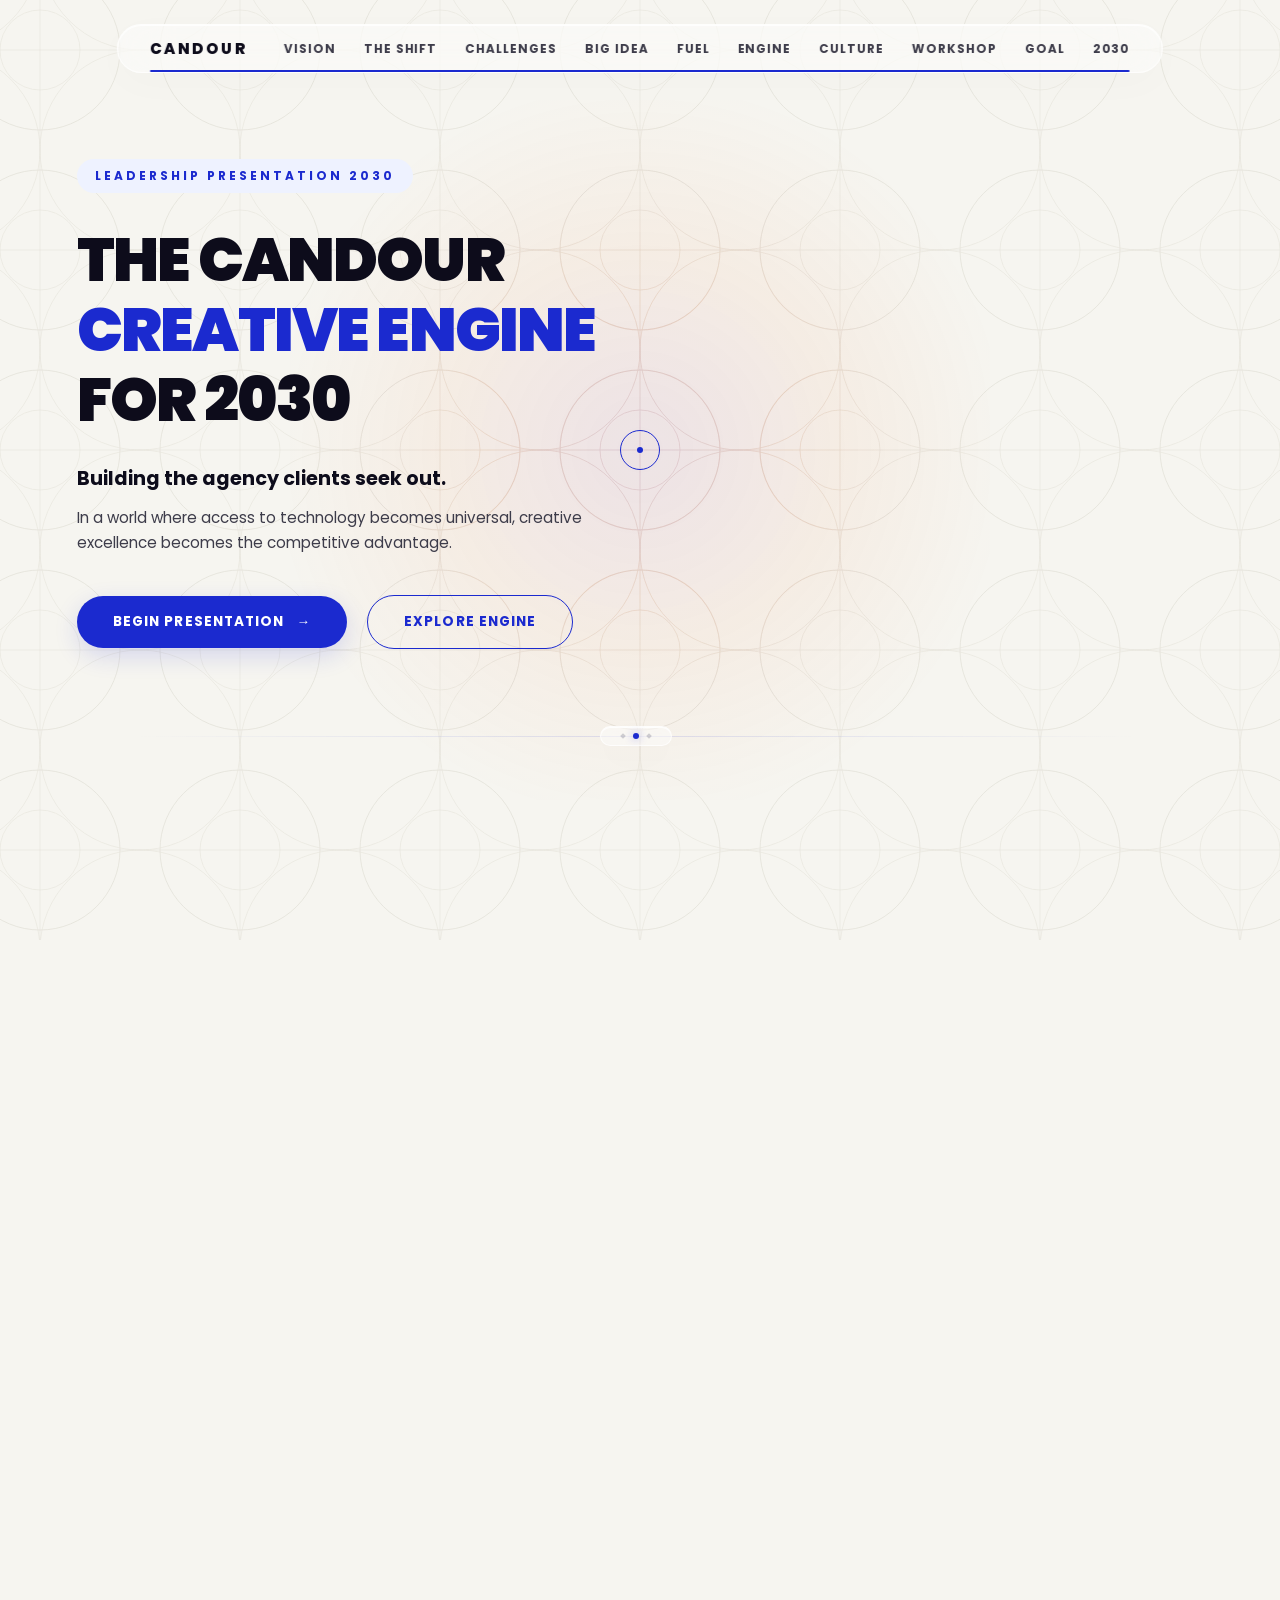
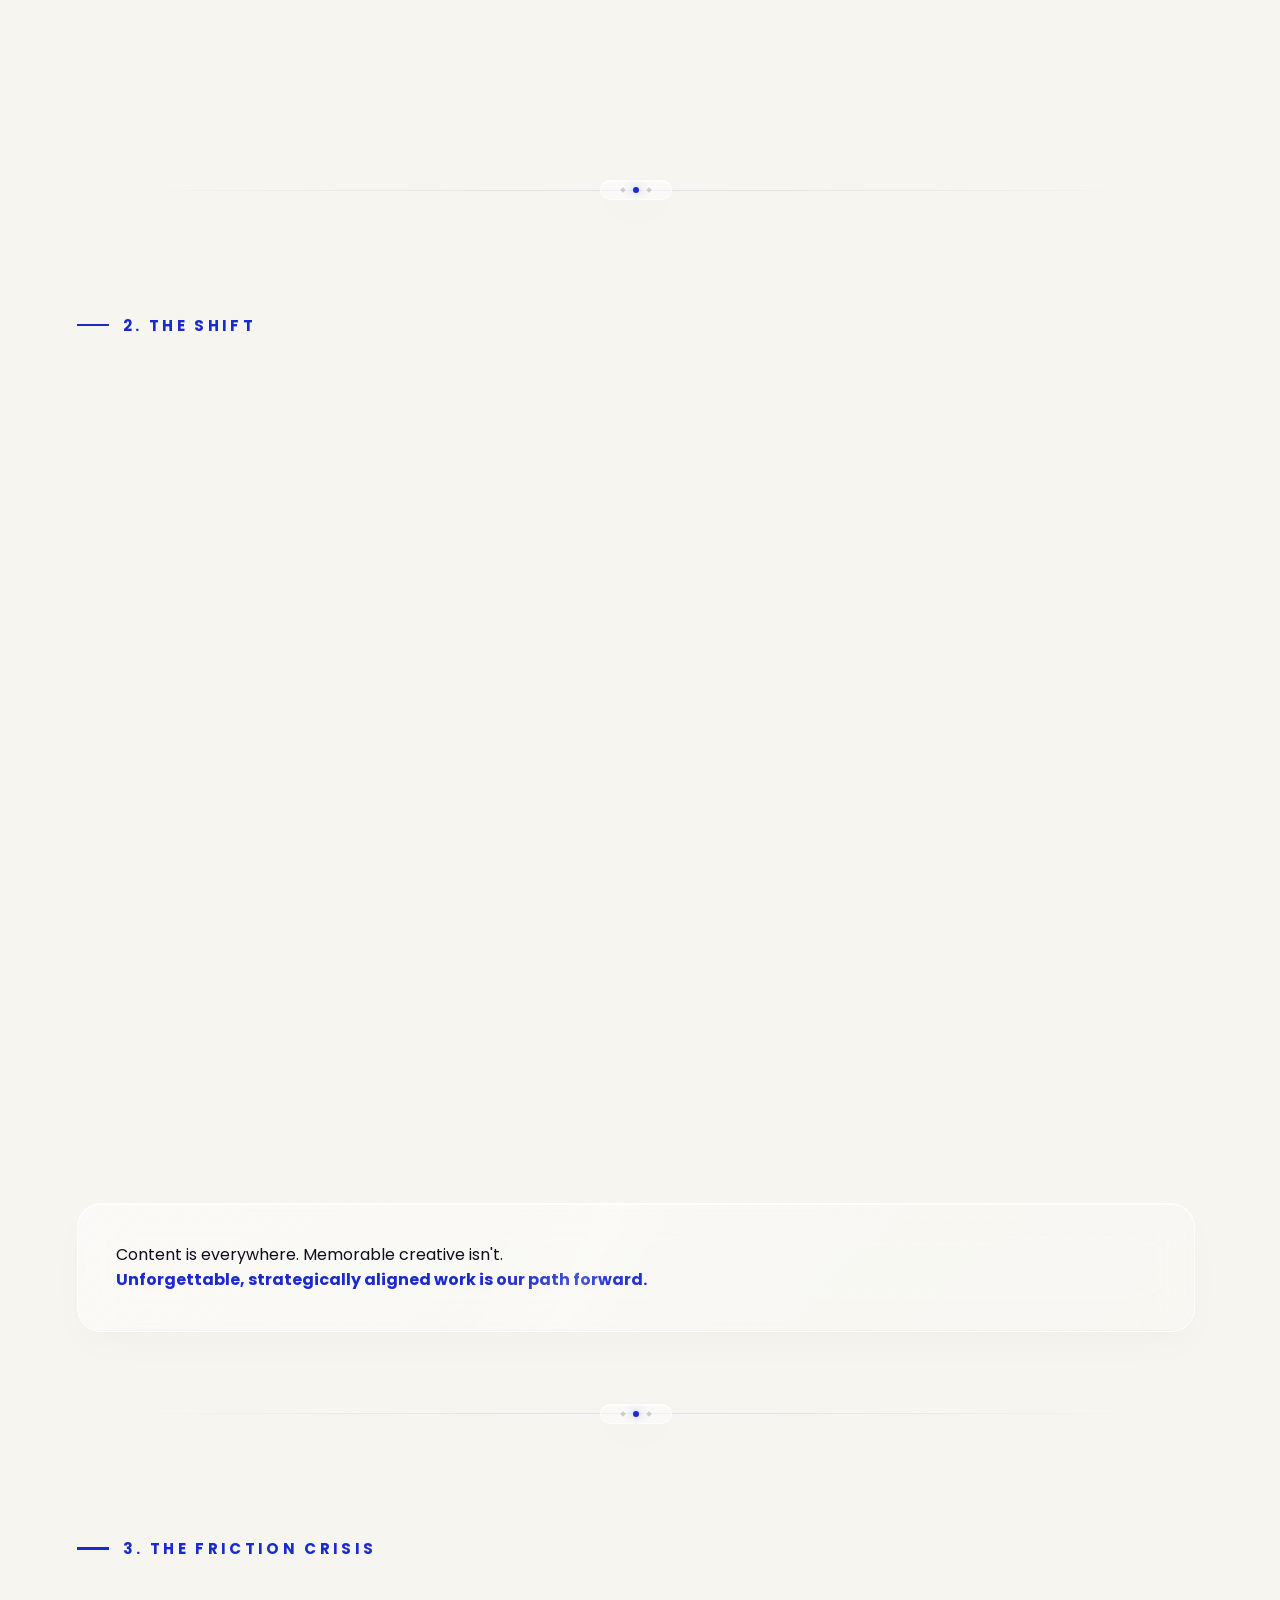
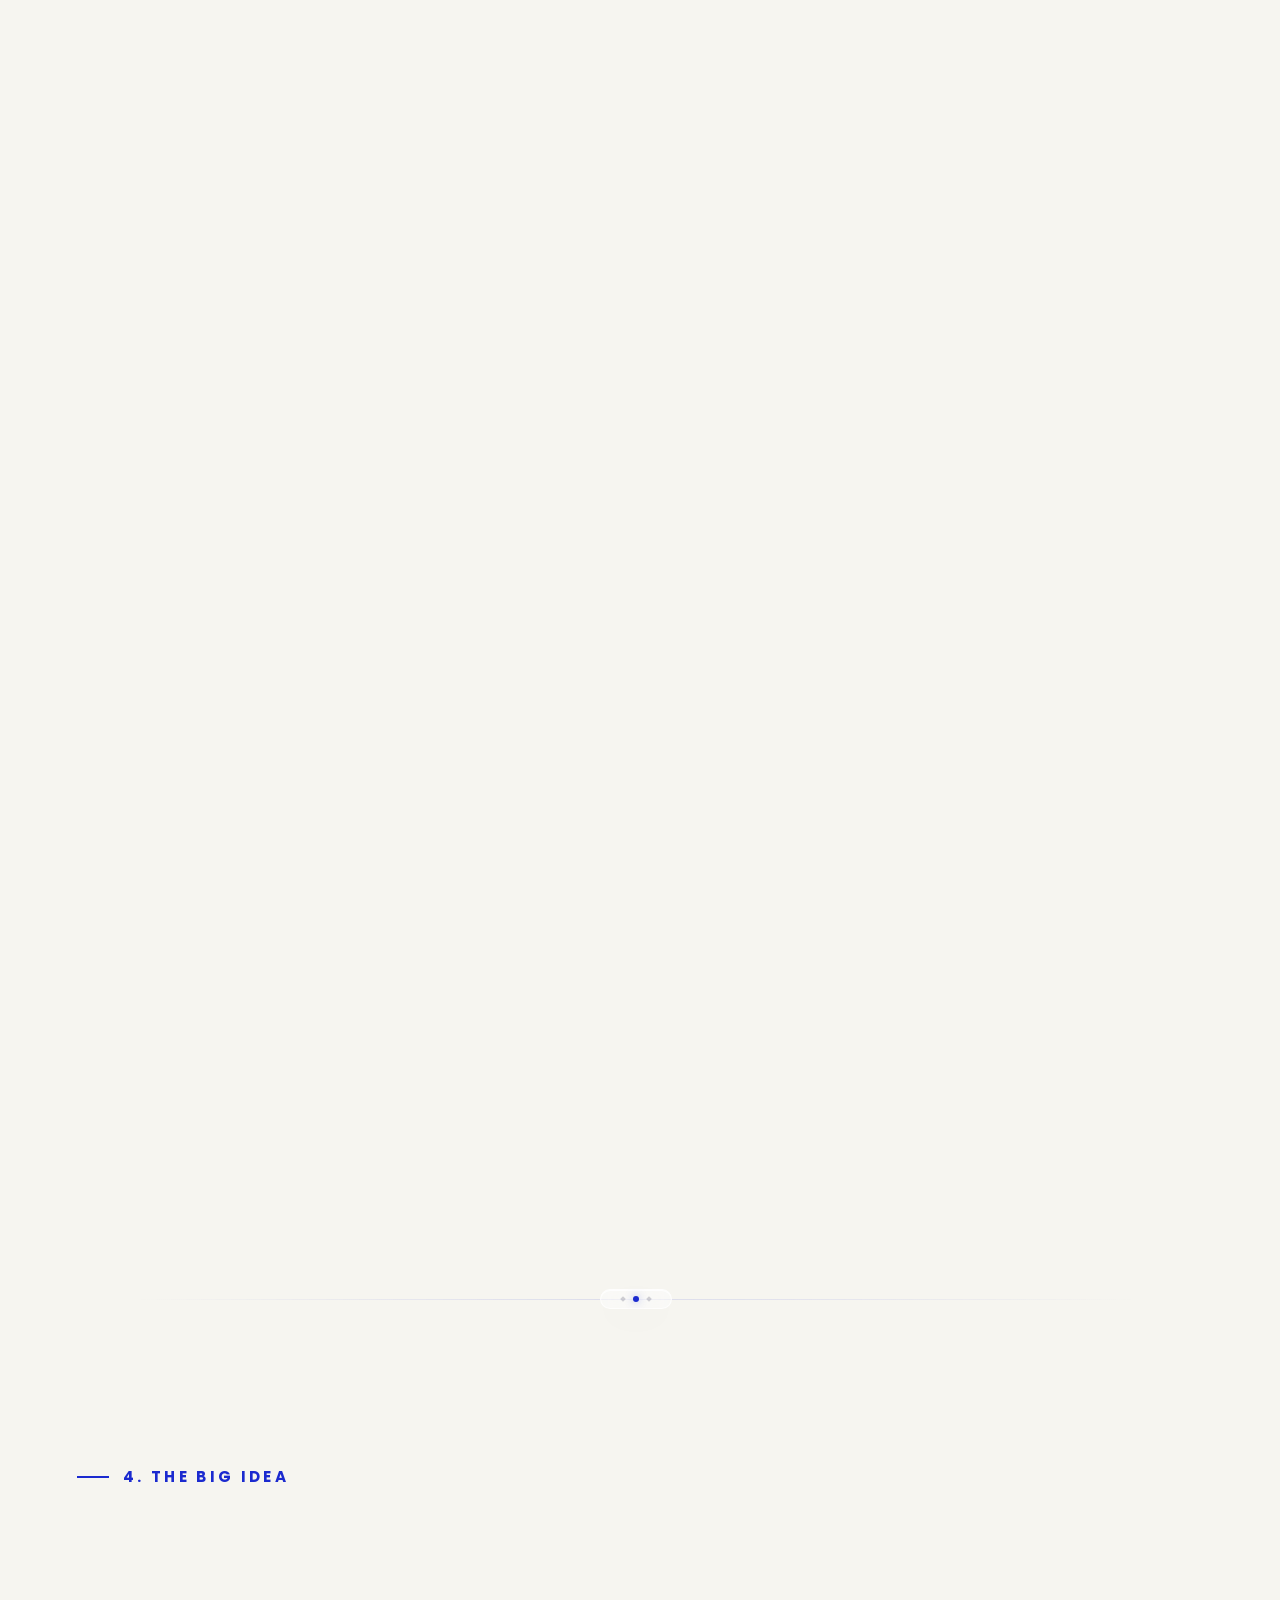
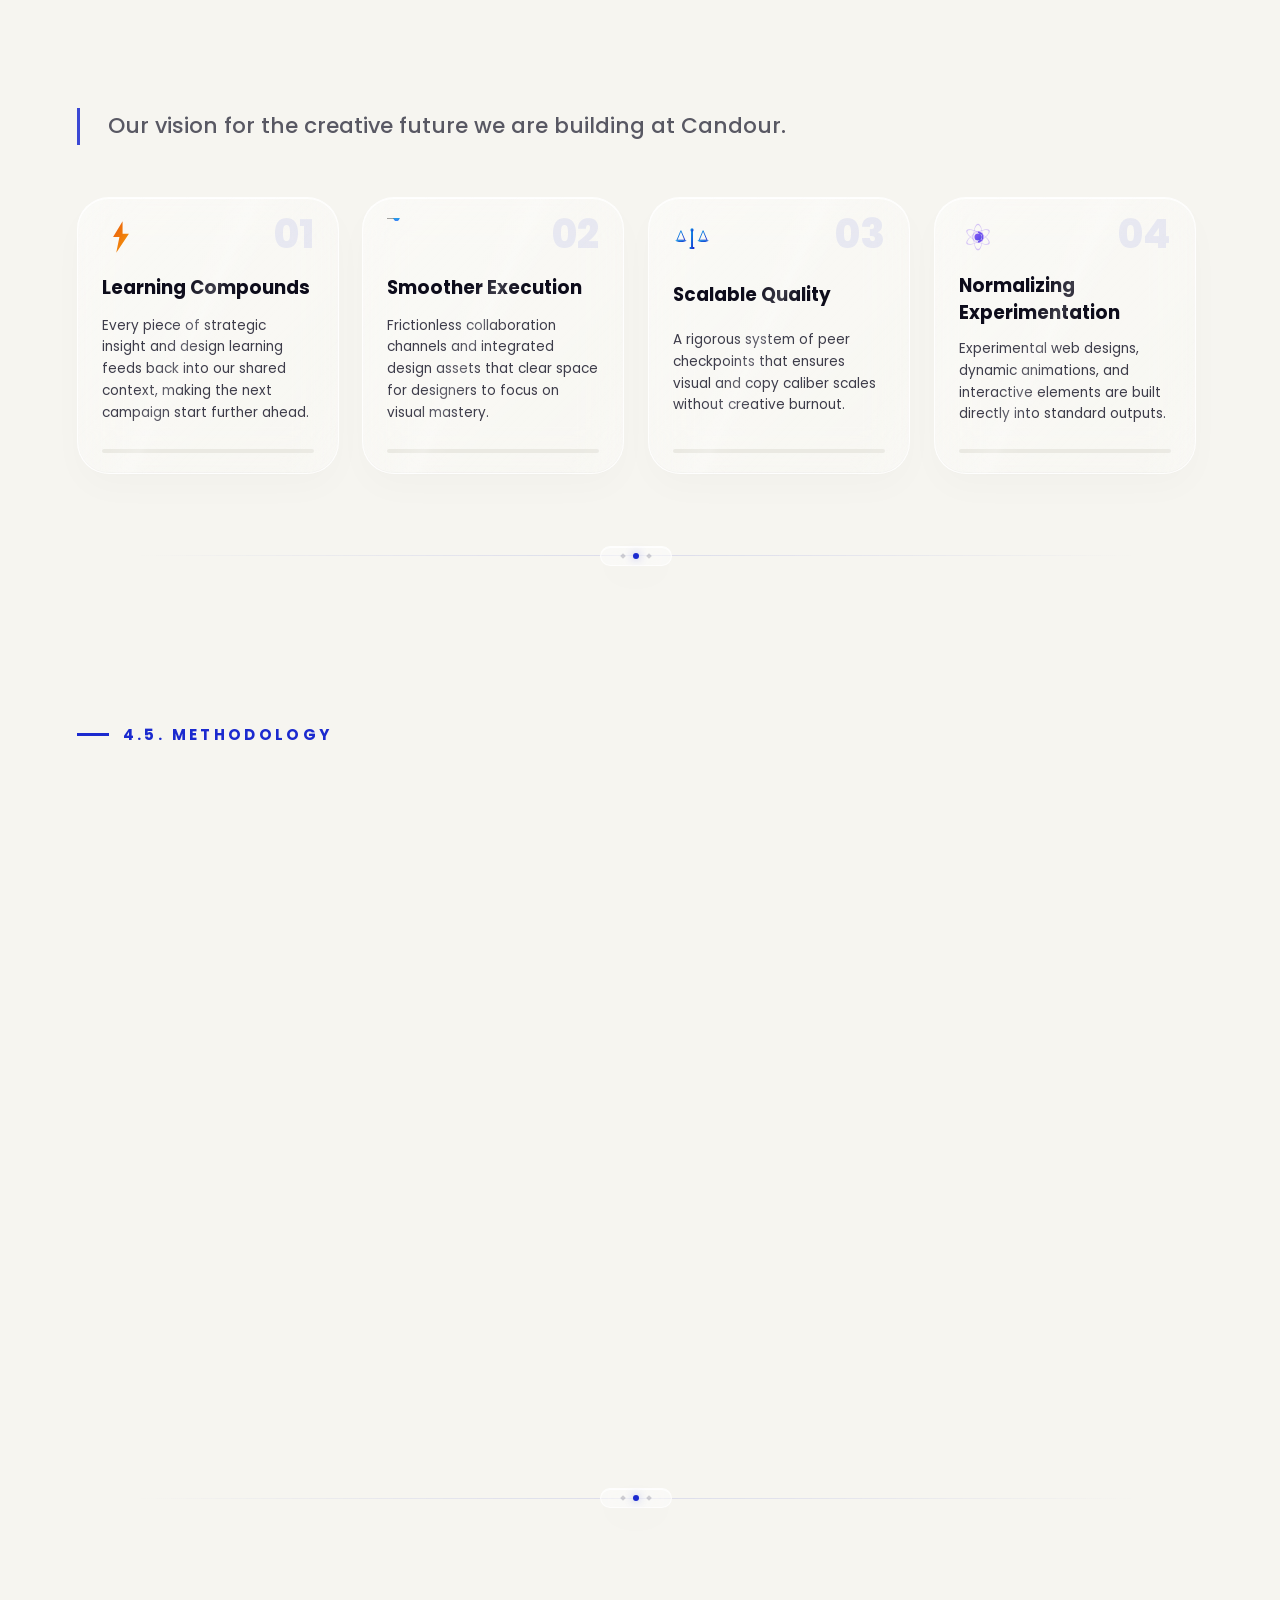
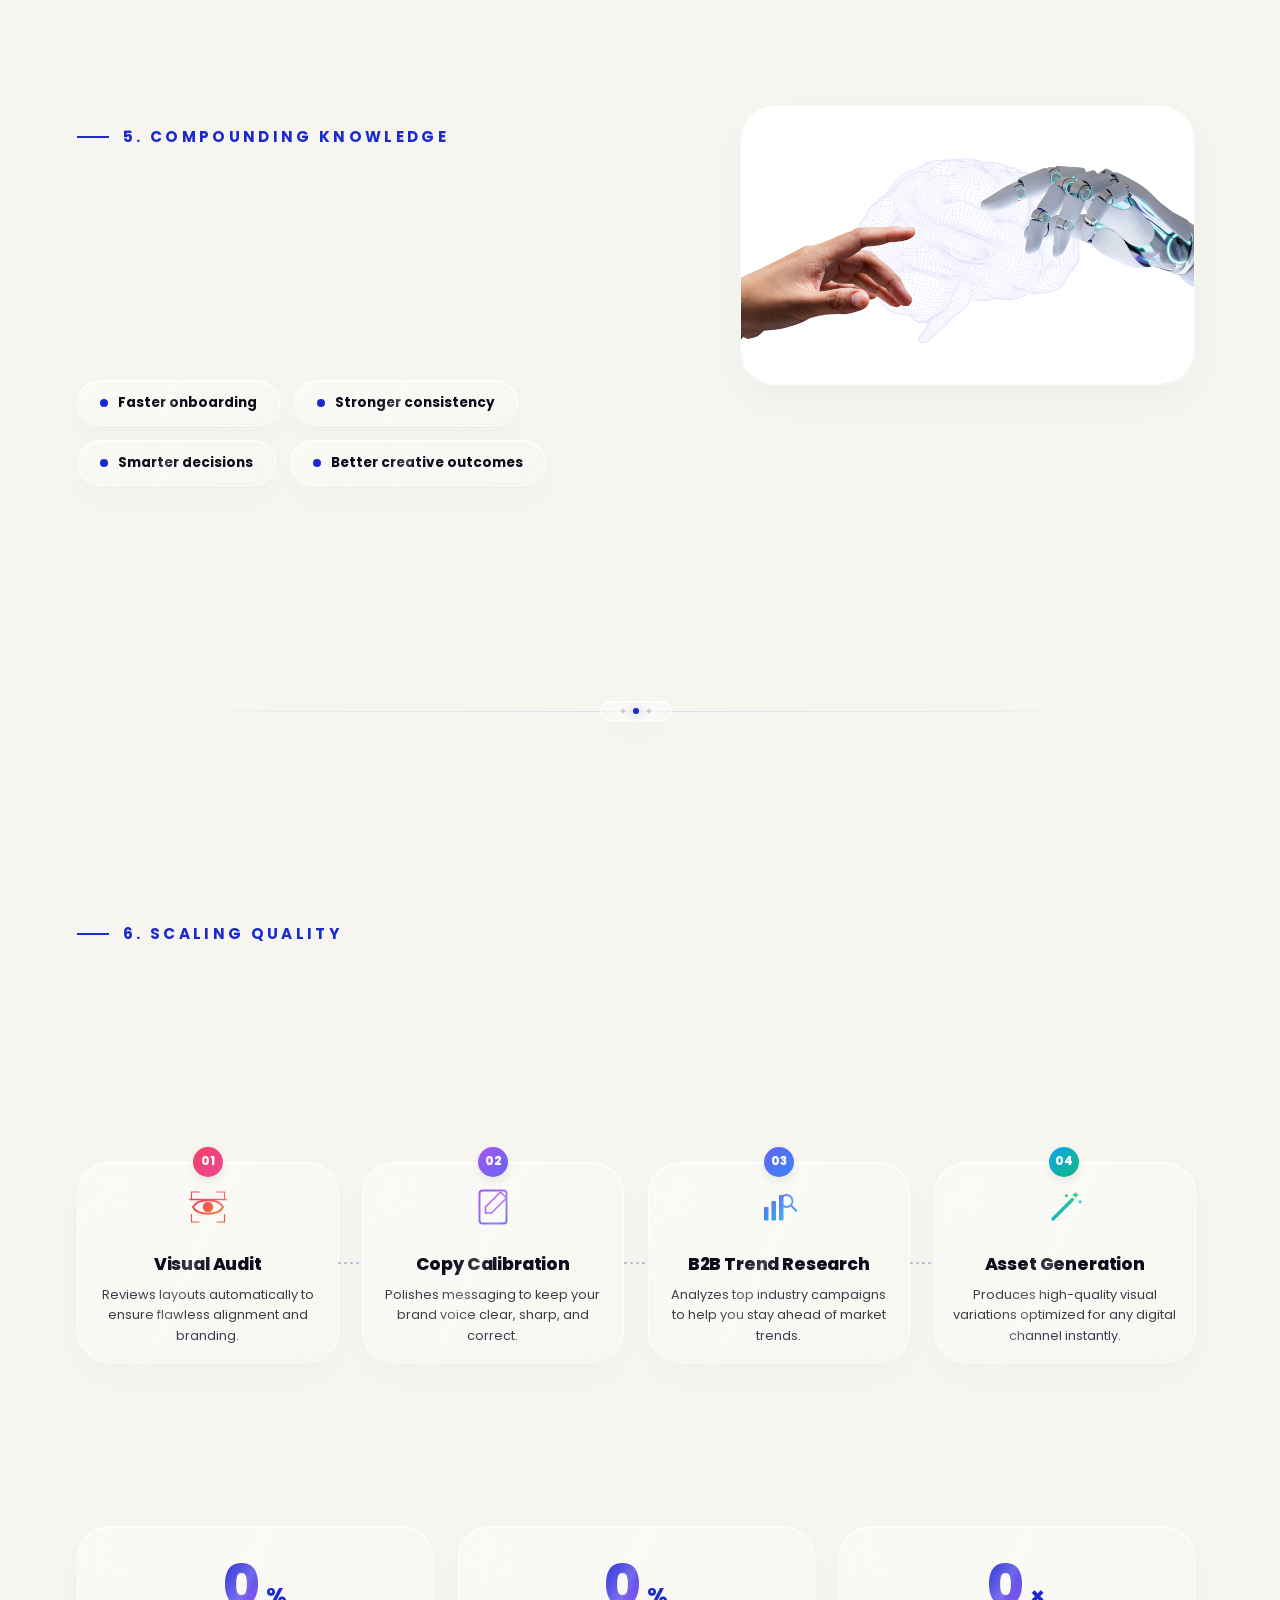
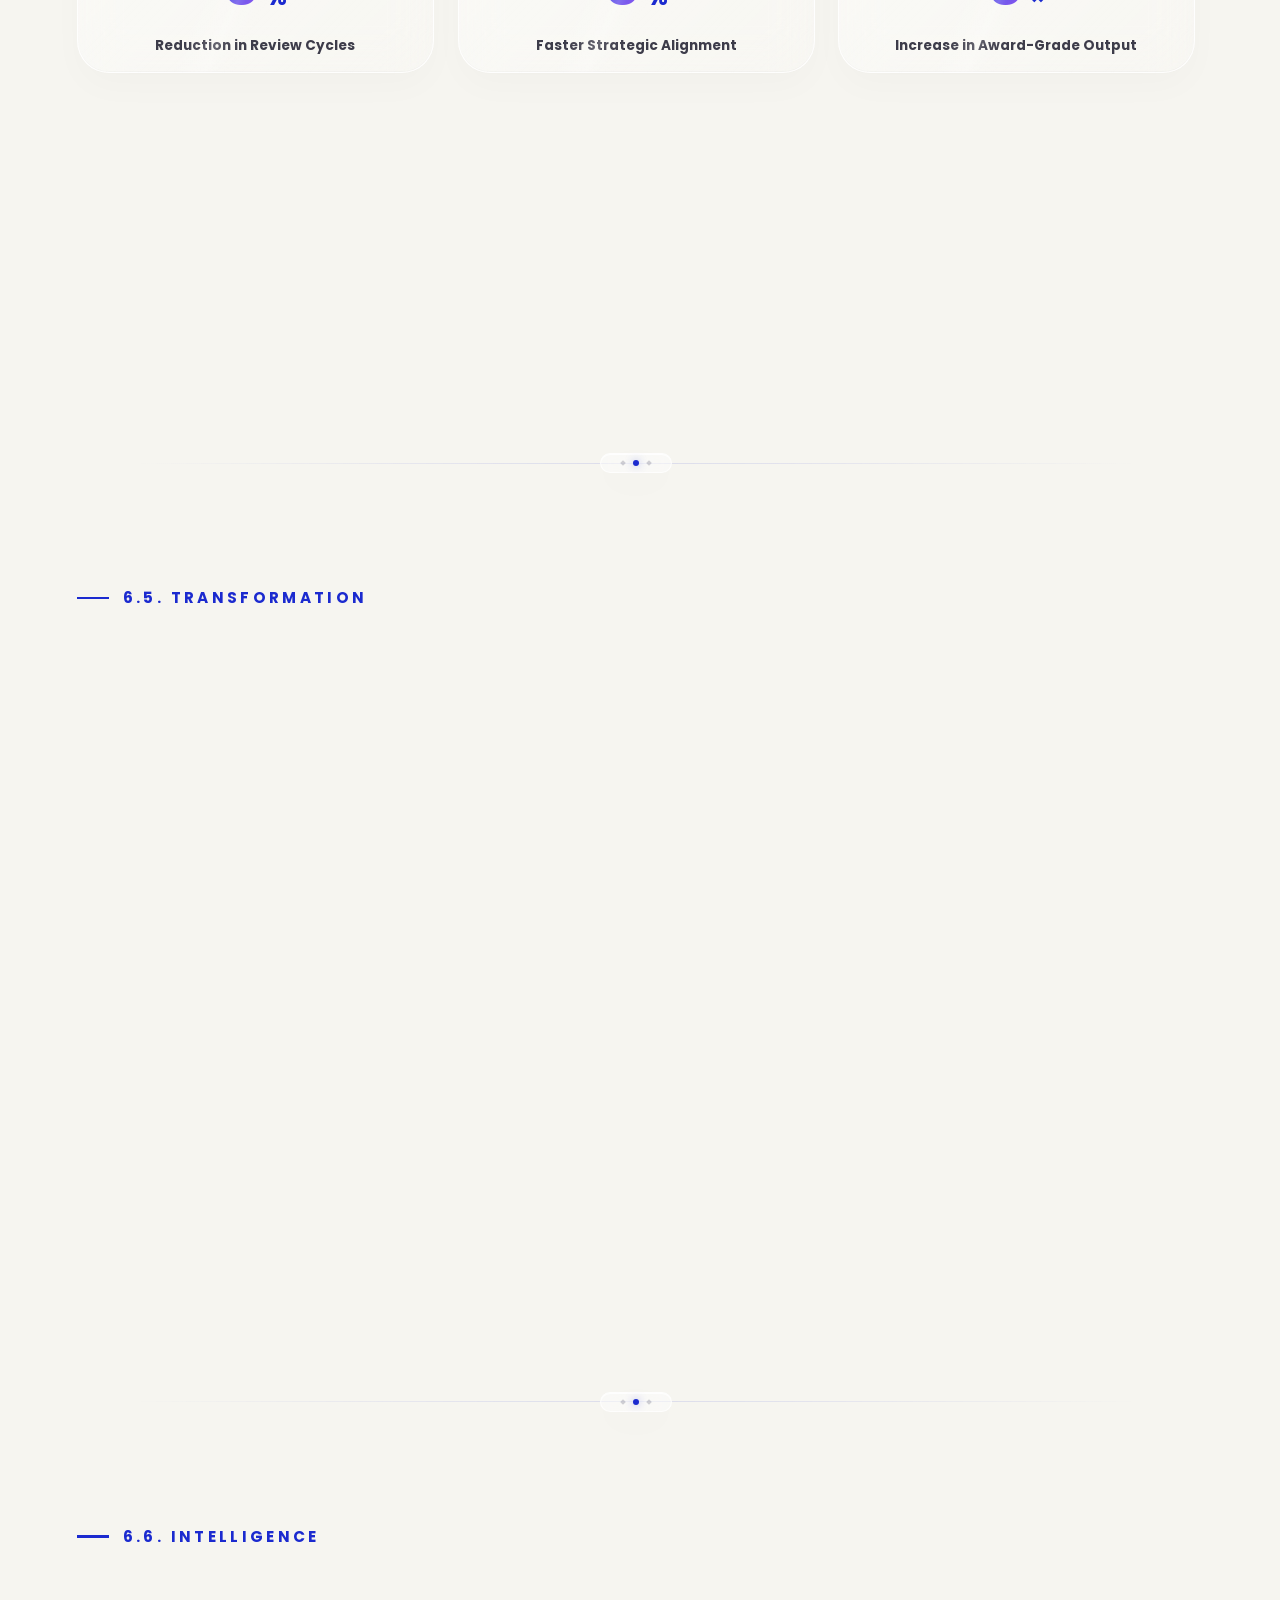
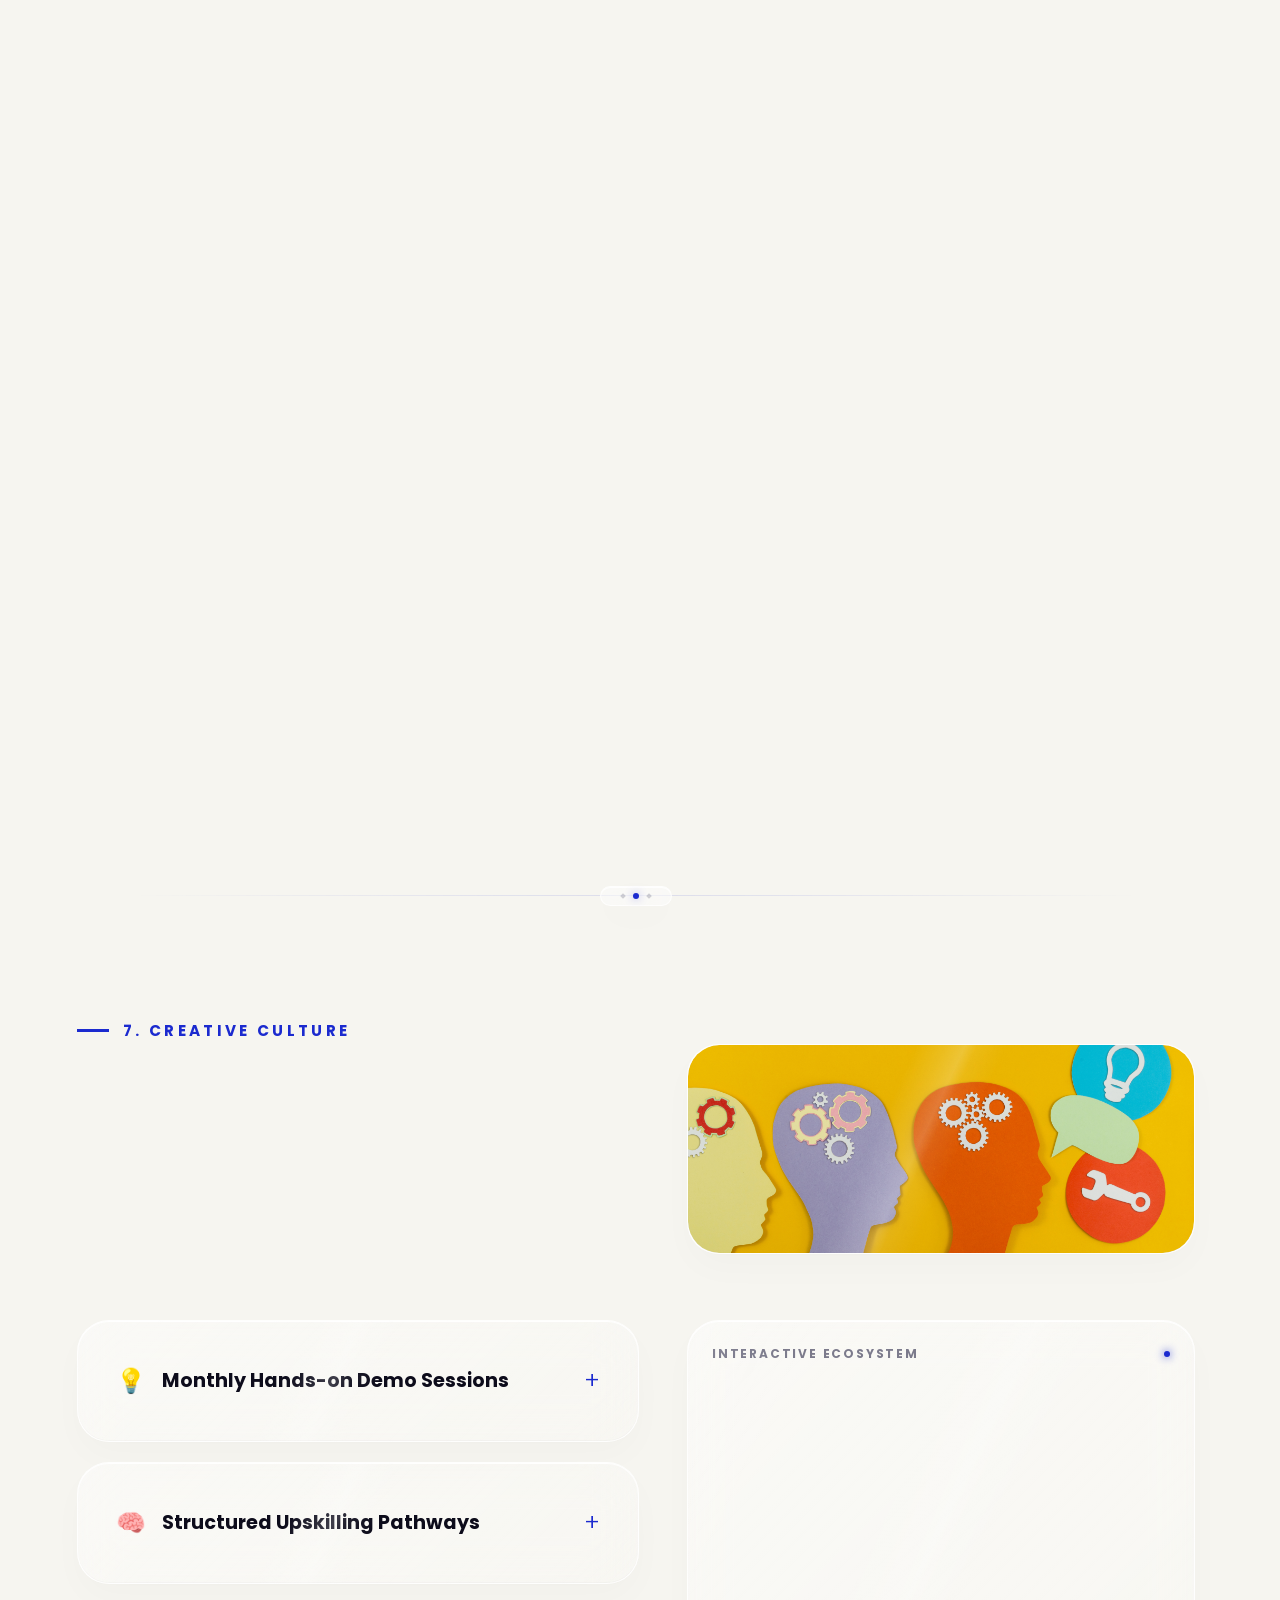
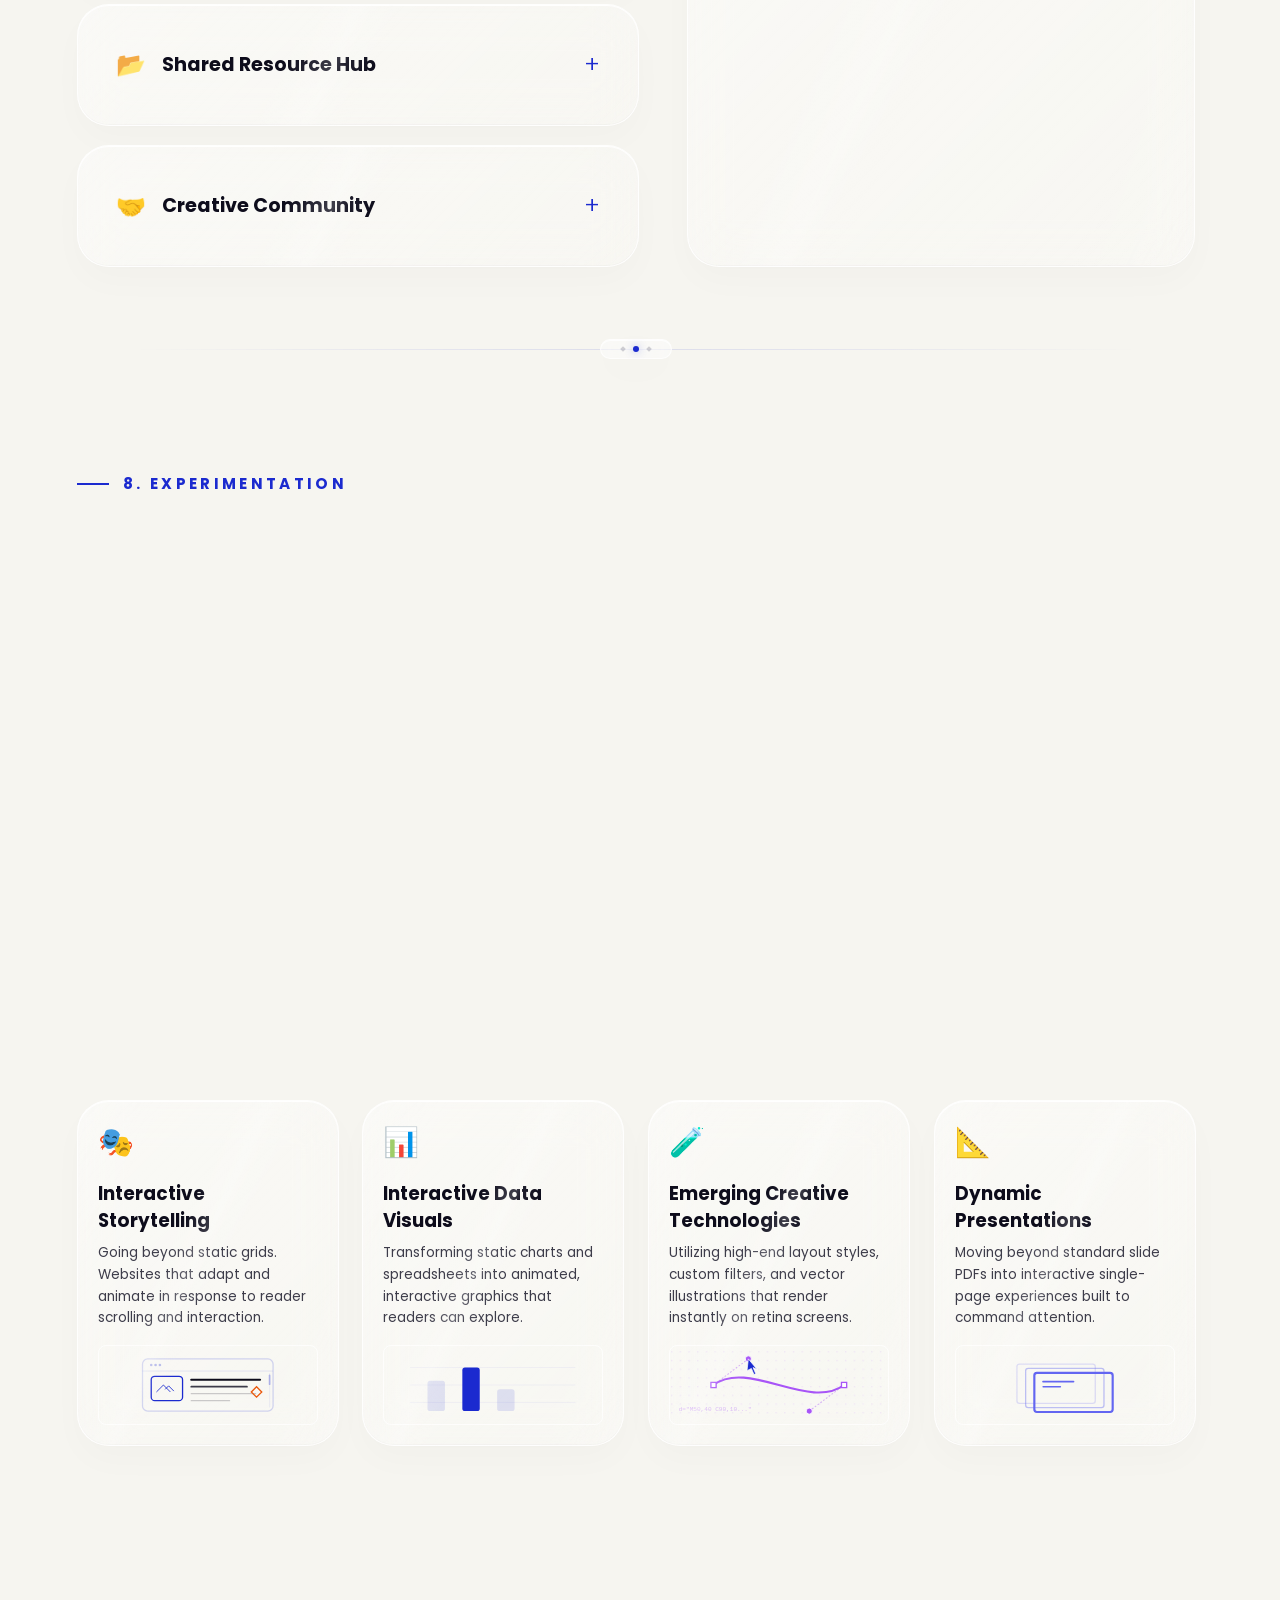
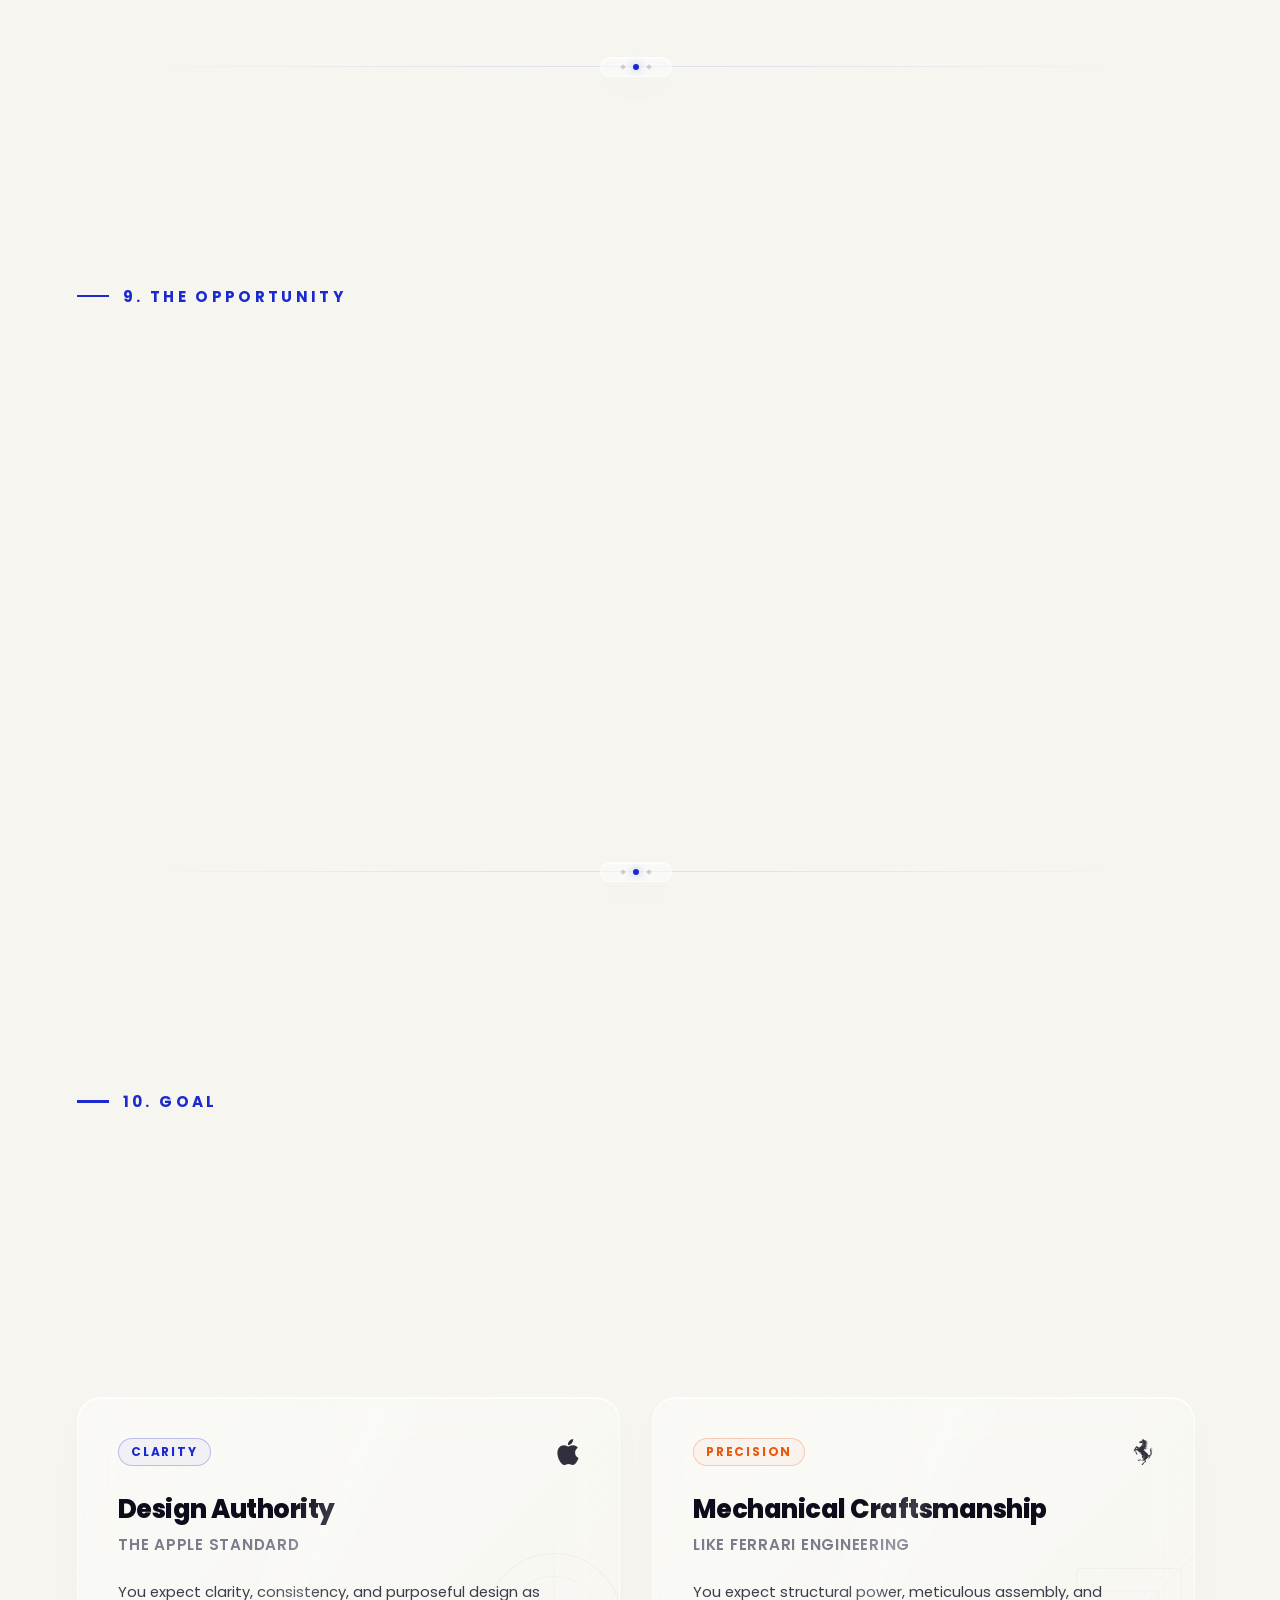
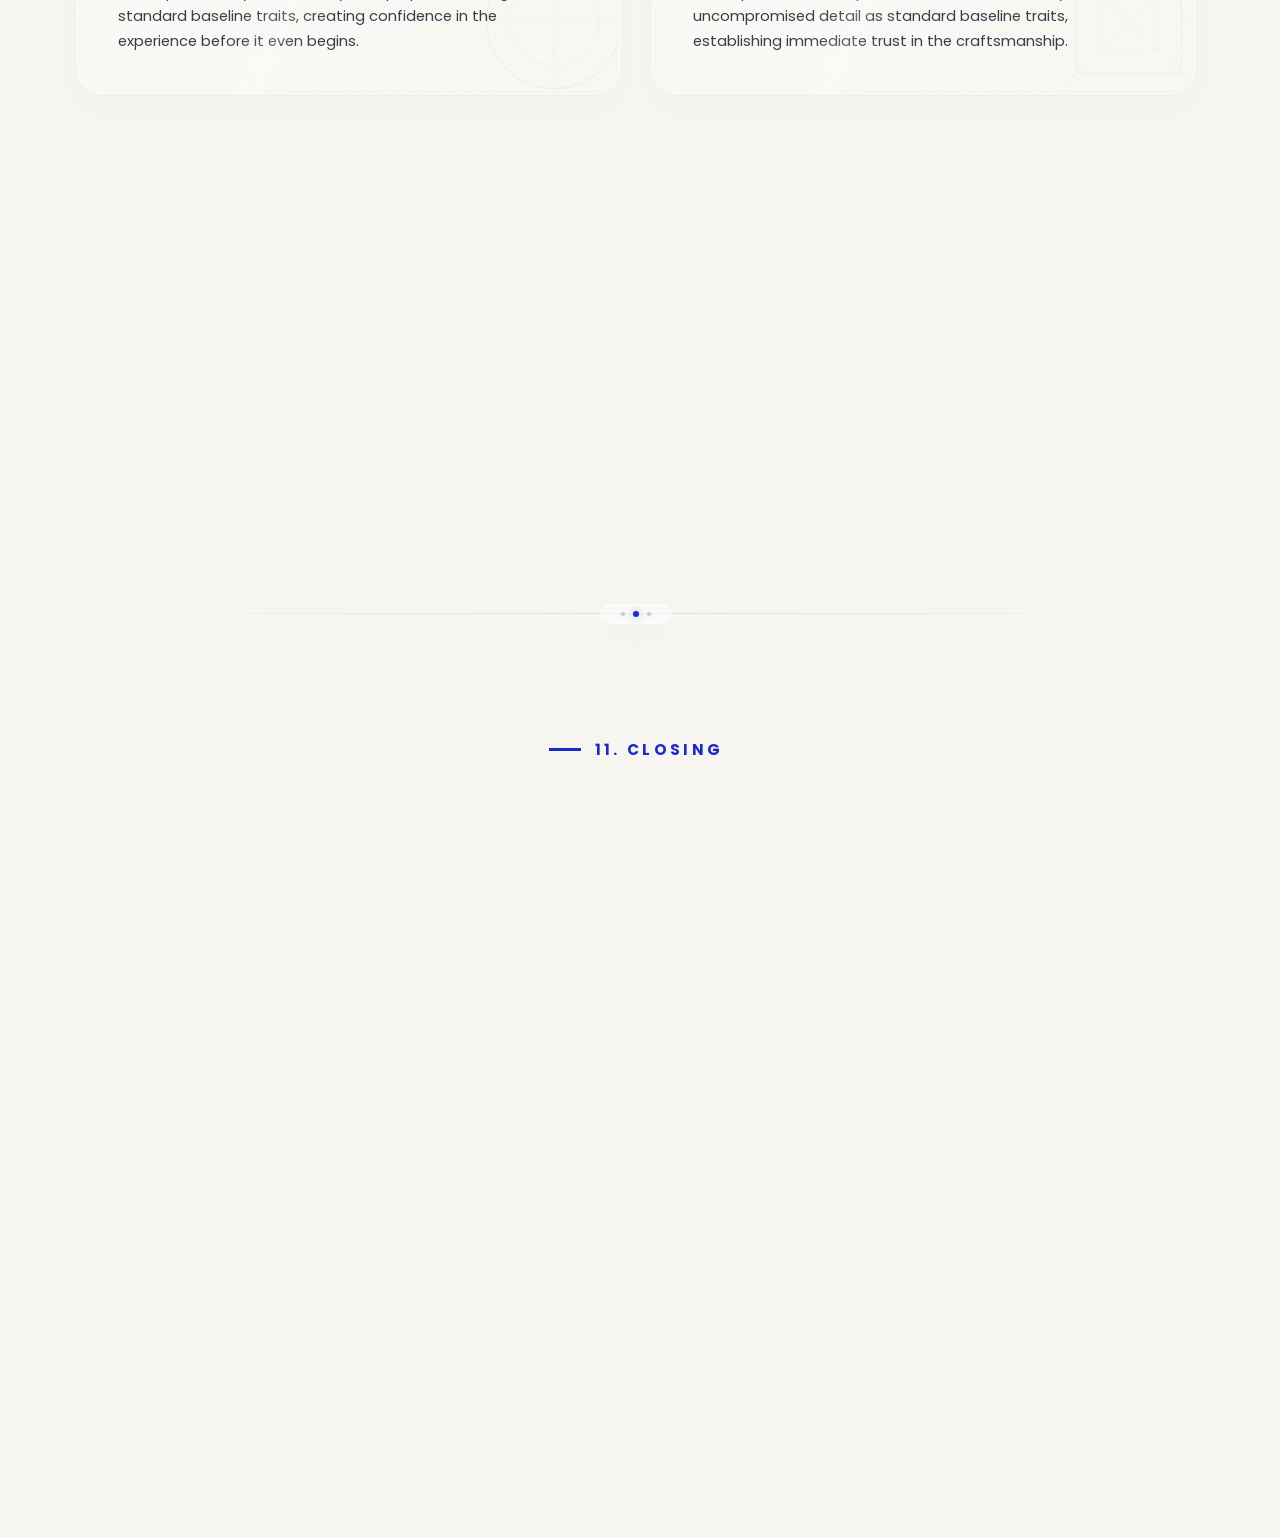
==== commit 0687315e: "update presentation assets" ====
--- a/index.html
+++ b/index.html
@@ -45,6 +45,7 @@
         <div class="nav-logo">CANDOUR</div>
         <div class="nav-links">
             <a href="#section-question" class="nav-link" data-section="section-question">Vision</a>
+            <a href="#section-shift" class="nav-link" data-section="section-shift">The Shift</a>
             <a href="#section-challenge" class="nav-link" data-section="section-challenge">Challenges</a>
             <a href="#section-engine" class="nav-link" data-section="section-engine">Big Idea</a>
             <a href="#section-memory" class="nav-link" data-section="section-memory">Fuel</a>
@@ -229,11 +230,187 @@
             </div>
         </section>
 
-
-        <!-- SECTION 2 — THE CHALLENGE -->
+        <!-- SECTION 3 — OUR WORK SPEAKS FOR US -->
+        <section id="section-shift" class="section section-shift">
+            <div class="section-inner">
+                <div class="section-label">2. The Shift</div>
+                <div class="shift-content">
+                    <div class="shift-statement">
+                        <h2 class="section-title reveal-text"
+                            style="font-size: clamp(2rem, 5vw, 3.2rem); font-weight: 800; line-height: 1.15; margin-top: 0.5rem; margin-bottom: 2rem;">
+                            OUR WORK SPEAKS FOR US.</h2>
+                    </div>
+
+                    <div class="shift-sequence">
+                        <p class="reveal-text sequence-item">Every campaign.</p>
+                        <p class="reveal-text sequence-item">Every presentation.</p>
+                        <p class="reveal-text sequence-item">Every proposal.</p>
+                    </div>
+
+                    <div class="shift-insight reveal-text"
+                        style="margin-top: 2rem; margin-bottom: 3rem; max-width: 800px;">
+                        <p style="font-size: 1.15rem; line-height: 1.6; color: var(--text-secondary);">Before a
+                            conversation begins, our work has already introduced us.</p>
+                        <p class="accent-text" style="font-size: 1.25rem; font-weight: 700; margin-top: 0.5rem;">
+                            Creative quality is not a design conversation. It's a business conversation.</p>
+                    </div>
+
+                    <!-- Horizontal Slider with Arrow buttons -->
+                    <div class="slider-outer-wrapper reveal-text">
+                        <div class="slider-wrapper" id="social-slider">
+                            <div class="slider-track">
+
+                                <!-- Card 1 (Every campaign) -->
+                                <div class="glass-card card-horizontal slider-card">
+                                    <div class="glass-shine"></div>
+                                    <div class="card-text-block">
+                                        <div class="event-badge">Campaigns</div>
+                                        <h3>Every Campaign</h3>
+                                        <p style="margin-bottom: 1rem;">Establishing default quality in all outward
+                                            marketing campaigns. Setting the standard for creative and visual
+                                            performance across the market.</p>
+                                        <div class="deliverables-container" style="margin-top: 0.25rem; width: 100%;">
+                                            <h4
+                                                style="font-size: 0.65rem; text-transform: uppercase; letter-spacing: 0.1em; color: var(--accent-primary); margin-bottom: 0.5rem; font-weight: 700;">
+                                                Key Deliverables</h4>
+                                            <div style="display: flex; flex-wrap: wrap; gap: 6px;">
+                                                <span class="deliverable-tag"
+                                                    style="font-size: 0.7rem; font-weight: 700; padding: 4px 10px; border-radius: 6px; background: rgba(27, 42, 207, 0.06); color: var(--accent-primary); border: 1px solid rgba(27, 42, 207, 0.15); letter-spacing: 0.02em; text-transform: uppercase;">Social
+                                                    Toolkits</span>
+                                                <span class="deliverable-tag"
+                                                    style="font-size: 0.7rem; font-weight: 700; padding: 4px 10px; border-radius: 6px; background: rgba(27, 42, 207, 0.06); color: var(--accent-primary); border: 1px solid rgba(27, 42, 207, 0.15); letter-spacing: 0.02em; text-transform: uppercase;">Display
+                                                    Creative</span>
+                                                <span class="deliverable-tag"
+                                                    style="font-size: 0.7rem; font-weight: 700; padding: 4px 10px; border-radius: 6px; background: rgba(27, 42, 207, 0.06); color: var(--accent-primary); border: 1px solid rgba(27, 42, 207, 0.15); letter-spacing: 0.02em; text-transform: uppercase;">Brand
+                                                    Systems</span>
+                                            </div>
+                                        </div>
+                                    </div>
+                                    <div class="card-banner-block">
+                                        <div class="media-container">
+                                            <img src="assets/shift-1.jpg" onload="this.classList.add('loaded')"
+                                                onerror="this.style.display='none'">
+                                            <div class="banner-logo">
+                                                <span class="logo-ff">Candour</span>
+                                                <span class="logo-signal">⚡</span>
+                                            </div>
+                                            <div class="banner-ribbon">CAMPAIGNS</div>
+                                        </div>
+                                    </div>
+                                </div>
+
+                                <!-- Card 2 (Every presentation) -->
+                                <div class="glass-card card-horizontal slider-card">
+                                    <div class="glass-shine"></div>
+                                    <div class="card-text-block">
+                                        <div class="event-badge">Presentations</div>
+                                        <h3>Every Presentation</h3>
+                                        <p style="margin-bottom: 1rem;">Dynamic, responsive slides designed to command
+                                            attention and present strategic ideas with flawless typographical and motion
+                                            execution.</p>
+                                        <div class="deliverables-container" style="margin-top: 0.25rem; width: 100%;">
+                                            <h4
+                                                style="font-size: 0.65rem; text-transform: uppercase; letter-spacing: 0.1em; color: var(--accent-primary); margin-bottom: 0.5rem; font-weight: 700;">
+                                                Key Deliverables</h4>
+                                            <div style="display: flex; flex-wrap: wrap; gap: 6px;">
+                                                <span class="deliverable-tag"
+                                                    style="font-size: 0.7rem; font-weight: 700; padding: 4px 10px; border-radius: 6px; background: rgba(27, 42, 207, 0.06); color: var(--accent-primary); border: 1px solid rgba(27, 42, 207, 0.15); letter-spacing: 0.02em; text-transform: uppercase;">Keynote
+                                                    Decks</span>
+                                                <span class="deliverable-tag"
+                                                    style="font-size: 0.7rem; font-weight: 700; padding: 4px 10px; border-radius: 6px; background: rgba(27, 42, 207, 0.06); color: var(--accent-primary); border: 1px solid rgba(27, 42, 207, 0.15); letter-spacing: 0.02em; text-transform: uppercase;">Motion
+                                                    Templates</span>
+                                                <span class="deliverable-tag"
+                                                    style="font-size: 0.7rem; font-weight: 700; padding: 4px 10px; border-radius: 6px; background: rgba(27, 42, 207, 0.06); color: var(--accent-primary); border: 1px solid rgba(27, 42, 207, 0.15); letter-spacing: 0.02em; text-transform: uppercase;">Interactive
+                                                    Demos</span>
+                                            </div>
+                                        </div>
+                                    </div>
+                                    <div class="card-banner-block">
+                                        <div class="media-container">
+                                            <img src="assets/shift-2.jpg" onload="this.classList.add('loaded')"
+                                                onerror="this.style.display='none'">
+                                            <div class="banner-logo">
+                                                <span class="logo-ff">Candour</span>
+                                                <span class="logo-signal">💡</span>
+                                            </div>
+                                            <div class="banner-ribbon">PRESENTATIONS</div>
+                                        </div>
+                                    </div>
+                                </div>
+
+                                <!-- Card 3 (Every proposal) -->
+                                <div class="glass-card card-horizontal slider-card">
+                                    <div class="glass-shine"></div>
+                                    <div class="card-text-block">
+                                        <div class="event-badge">Proposals</div>
+                                        <h3>Every Proposal</h3>
+                                        <p style="margin-bottom: 1rem;">Translating business objectives into distinctive
+                                            creative solutions that establish credibility before a single conversation
+                                            starts.</p>
+                                        <div class="deliverables-container" style="margin-top: 0.25rem; width: 100%;">
+                                            <h4
+                                                style="font-size: 0.65rem; text-transform: uppercase; letter-spacing: 0.1em; color: var(--accent-primary); margin-bottom: 0.5rem; font-weight: 700;">
+                                                Key Deliverables</h4>
+                                            <div style="display: flex; flex-wrap: wrap; gap: 6px;">
+                                                <span class="deliverable-tag"
+                                                    style="font-size: 0.7rem; font-weight: 700; padding: 4px 10px; border-radius: 6px; background: rgba(27, 42, 207, 0.06); color: var(--accent-primary); border: 1px solid rgba(27, 42, 207, 0.15); letter-spacing: 0.02em; text-transform: uppercase;">RFP
+                                                    Responses</span>
+                                                <span class="deliverable-tag"
+                                                    style="font-size: 0.7rem; font-weight: 700; padding: 4px 10px; border-radius: 6px; background: rgba(27, 42, 207, 0.06); color: var(--accent-primary); border: 1px solid rgba(27, 42, 207, 0.15); letter-spacing: 0.02em; text-transform: uppercase;">Credential
+                                                    Decks</span>
+                                                <span class="deliverable-tag"
+                                                    style="font-size: 0.7rem; font-weight: 700; padding: 4px 10px; border-radius: 6px; background: rgba(27, 42, 207, 0.06); color: var(--accent-primary); border: 1px solid rgba(27, 42, 207, 0.15); letter-spacing: 0.02em; text-transform: uppercase;">Digital
+                                                    Showcases</span>
+                                            </div>
+                                        </div>
+                                    </div>
+                                    <div class="card-banner-block">
+                                        <div class="media-container">
+                                            <img src="assets/shift-3.jpg" onload="this.classList.add('loaded')"
+                                                onerror="this.style.display='none'">
+                                            <div class="banner-logo">
+                                                <span class="logo-ff">Candour</span>
+                                                <span class="logo-signal">📈</span>
+                                            </div>
+                                            <div class="banner-ribbon">PROPOSALS</div>
+                                        </div>
+                                    </div>
+                                </div>
+
+                            </div>
+                        </div>
+
+                        <!-- Slider controls -->
+                        <div class="slider-controls">
+                            <button class="slider-arrow-btn" id="slide-prev">←</button>
+                            <button class="slider-arrow-btn" id="slide-next">→</button>
+                        </div>
+                    </div>
+
+                    <div class="shift-closing" style="margin-top: 3rem;">
+                        <div class="glass-card shift-card" style="border-radius: 24px;">
+                            <div class="glass-shine"></div>
+                            <p>Content is everywhere. Memorable creative isn't.</p>
+                            <p class="accent-text"><strong>Unforgettable, strategically aligned work is our path
+                                    forward.</strong></p>
+                        </div>
+                    </div>
+                </div>
+                <!-- Section Divider -->
+                <div class="section-divider">
+                    <div class="divider-badge">
+                        <span class="divider-diamond"></span>
+                        <span class="divider-dot"></span>
+                        <span class="divider-diamond"></span>
+                    </div>
+                </div>
+            </div>
+        </section>
+
+        <!-- SECTION 4 — THE CHALLENGE -->
         <section id="section-challenge" class="section section-challenge">
             <div class="section-inner">
-                <div class="section-label">2. The Friction Crisis</div>
+                <div class="section-label">3. The Friction Crisis</div>
                 <h2 class="section-title reveal-text">THE CHALLENGE</h2>
 
                 <div class="challenge-intro reveal-text" style="margin-bottom: 2.5rem; max-width: 800px;">
@@ -773,10 +950,10 @@
             </div>
         </section>
 
-        <!-- SECTION 4 — THE BIG IDEA -->
+        <!-- SECTION 5 — THE BIG IDEA -->
         <section id="section-engine" class="section section-engine">
             <div class="section-inner">
-                <div class="section-label">3. The Big Idea</div>
+                <div class="section-label">4. The Big Idea</div>
                 <div class="engine-reveal" style="max-width: 900px; margin-bottom: 5rem;">
                     <h2 class="engine-statement reveal-text"
                         style="font-size: clamp(2.2rem, 5.5vw, 3.8rem); font-weight: 800; color: var(--text-primary); line-height: 1.15; margin-bottom: 2.5rem; letter-spacing: -0.03em;">
@@ -967,7 +1144,7 @@
         <!-- SECTION 6 — WORK SMARTER (NEW VIDEO SECTION) -->
         <section id="section-smarter" class="section section-smarter">
             <div class="section-inner">
-                <div class="section-label">3.5. Methodology</div>
+                <div class="section-label">4.5. Methodology</div>
                 <h2 class="section-title reveal-text"
                     style="text-align: center; margin-top: 0.5rem; margin-bottom: 1.5rem;">WORK SMARTER, NOT HARDER.
                 </h2>
@@ -975,7 +1152,7 @@
                 <div class="smarter-video-container glass-card reveal-text"
                     style="max-width: 900px; margin: 3rem auto; border-radius: 24px; overflow: hidden; position: relative; border: 1px solid rgba(255,255,255,0.6); box-shadow: var(--glass-shadow);">
                     <div class="glass-shine"></div>
-                    <div class="video-placeholder-frame" data-video-url="https://youtu.be/4LPLxcpGOn0"
+                    <div class="video-placeholder-frame" data-video-url="https://youtu.be/asp8NnDoYtU"
                         style="background: rgba(13,12,27,0.03); aspect-ratio: 16/9; display: flex; flex-direction: column; align-items: center; justify-content: center; position: relative; cursor: pointer; overflow: hidden;">
                         <!-- Breathing/Living AI Canvas Background (Light Mode Optimized) -->
                         <canvas class="live-demo-bg-canvas"
@@ -1028,13 +1205,13 @@
             </div>
         </section>
 
-        <!-- SECTION 3 — FUEL (CREATIVE MEMORY) -->
+        <!-- SECTION 7 — FUEL (CREATIVE MEMORY) -->
         <section id="section-memory" class="section section-memory">
             <div class="section-inner">
                 <div class="layout-split">
                     <!-- Left Column: Typography -->
                     <div class="memory-text-content">
-                        <div class="section-label">3. Compounding Knowledge</div>
+                        <div class="section-label">5. Compounding Knowledge</div>
                         <h2 class="section-title reveal-text">THE FUEL</h2>
 
                         <div class="memory-intro">
@@ -1100,10 +1277,10 @@
             </div>
         </section>
 
-        <!-- SECTION 4 — ENGINE -->
+        <!-- SECTION 8 — ENGINE -->
         <section id="section-scaling" class="section section-scaling">
             <div class="section-inner">
-                <div class="section-label">4. Scaling Quality</div>
+                <div class="section-label">6. Scaling Quality</div>
                 <h2 class="section-title reveal-text">THE ENGINE</h2>
 
                 <div class="scaling-content" style="max-width: 850px; margin-bottom: 3rem;">
@@ -1304,10 +1481,126 @@
             </div>
         </section>
 
-        <!-- SECTION 5 — HUMAN INTELLIGENCE (NEW COMPARISON TABLE SECTION) -->
+        <!-- SECTION 9 — GENERATION SHIFT (NEW SECTION) -->
+        <section id="section-generation-shift" class="section section-generation-shift">
+            <div class="section-inner">
+                <div class="section-label">6.5. Transformation</div>
+
+                <div class="transformation-header">
+                    <h2 class="section-title reveal-text">
+                        <span>GENERATION</span>
+                        <span class="accent-text">SHIFT</span>
+                    </h2>
+                    <p class="section-subtitle reveal-text">
+                        A facelift improves <strong>what</strong> we create. A generation shift improves
+                        <strong>how</strong> we create.<br><strong>The Creative Engine</strong> enables both.
+                    </p>
+                </div>
+
+                <div class="examples-grid reveal-text">
+                    <!-- Example 1: Design Facelift -->
+                    <div class="glass-card example-frame expandable-card" data-card="facelift">
+                        <div class="glass-shine"></div>
+                        <div class="card-visible-content">
+                            <div class="media-container">
+                                <img src="assets/shift-example-1.jpg" onload="this.classList.add('loaded')"
+                                    onerror="if(this.src.indexOf('assets/creative_engine.png') === -1) { this.src='assets/creative_engine.png'; } else { this.style.display='none'; }">
+                                <div class="image-placeholder fallback-placeholder">
+                                    <span class="placeholder-icon">📐</span>
+                                    <span class="placeholder-label">Facelift Preview</span>
+                                </div>
+                            </div>
+                            <div class="example-text">
+                                <div class="title-row">
+                                    <h3>Design Facelift</h3>
+                                    <span class="expand-indicator">Compare Details <span>↗</span></span>
+                                </div>
+                                <p class="description">Visual cleanup, modern fonts, clean alignment, and refined color
+                                    balance. Polishing the outer presentation wrapper.</p>
+                            </div>
+                        </div>
+
+                        <!-- Expanded Content -->
+                        <div class="expanded-comparison">
+                            <div class="comparison-grid">
+                                <div class="comparison-item">
+                                    <div class="comparison-media">
+                                        <img src="assets/facelift-before.jpg" onload="this.classList.add('loaded')"
+                                            onerror="if(this.src.indexOf('assets/creative_studio.png') === -1) { this.src='assets/creative_studio.png'; } else { this.style.display='none'; }">
+                                        <span class="comparison-badge before-badge">Legacy Design</span>
+                                    </div>
+                                </div>
+                                <div class="comparison-item">
+                                    <div class="comparison-media">
+                                        <img src="assets/facelift-after.jpg" onload="this.classList.add('loaded')"
+                                            onerror="if(this.src.indexOf('assets/creative_engine.png') === -1) { this.src='assets/creative_engine.png'; } else { this.style.display='none'; }">
+                                        <span class="comparison-badge after-badge">Modernized</span>
+                                    </div>
+                                </div>
+                            </div>
+                        </div>
+                    </div>
+
+                    <!-- Example 2: Generation Shift -->
+                    <div class="glass-card example-frame expandable-card" data-card="shift">
+                        <div class="glass-shine"></div>
+                        <div class="card-visible-content">
+                            <div class="media-container">
+                                <img src="assets/shift-example-2.jpg" onload="this.classList.add('loaded')"
+                                    onerror="if(this.src.indexOf('assets/digital_network.png') === -1) { this.src='assets/digital_network.png'; } else { this.style.display='none'; }">
+                                <div class="image-placeholder fallback-placeholder">
+                                    <span class="placeholder-icon">⚙️</span>
+                                    <span class="placeholder-label">Generation Shift Preview</span>
+                                </div>
+                            </div>
+                            <div class="example-text">
+                                <div class="title-row">
+                                    <h3>Generation Shift</h3>
+                                    <span class="expand-indicator">Compare Details <span>↗</span></span>
+                                </div>
+                                <p class="description">Interactive frameworks, 3D WebGL layouts, modular asset
+                                    databases, and compound knowledge. Rebuilding the creative workflow structure from
+                                    the core.</p>
+                            </div>
+                        </div>
+
+                        <!-- Expanded Content -->
+                        <div class="expanded-comparison">
+                            <div class="comparison-grid">
+                                <div class="comparison-item">
+                                    <div class="comparison-media">
+                                        <img src="assets/shift-before.jpg" onload="this.classList.add('loaded')"
+                                            onerror="if(this.src.indexOf('assets/digital_network.png') === -1) { this.src='assets/digital_network.png'; } else { this.style.display='none'; }">
+                                        <span class="comparison-badge before-badge">Gen 0</span>
+                                    </div>
+                                </div>
+                                <div class="comparison-item">
+                                    <div class="comparison-media">
+                                        <img src="assets/shift-after.jpg" onload="this.classList.add('loaded')"
+                                            onerror="if(this.src.indexOf('assets/creative_engine.png') === -1) { this.src='assets/creative_engine.png'; } else { this.style.display='none'; }">
+                                        <span class="comparison-badge after-badge">Gen V2</span>
+                                    </div>
+                                </div>
+                            </div>
+                        </div>
+                    </div>
+                </div>
+
+                <!-- Section Divider -->
+                <div class="section-divider">
+                    <div class="divider-badge">
+                        <span class="divider-diamond"></span>
+                        <span class="divider-dot"></span>
+                        <span class="divider-diamond"></span>
+                    </div>
+                </div>
+            </div>
+        </section>
+
+        <!-- SECTION 10 — HUMAN INTELLIGENCE (NEW COMPARISON TABLE SECTION) -->
         <section id="section-human-intelligence" class="section section-human-intelligence">
             <div class="section-inner">
-                <div class="section-label">5. Intelligence</div>
+                <div class="section-label">6.6. Intelligence</div>
 
                 <div class="intelligence-header">
                     <h2 class="section-title reveal-text">
@@ -1485,21 +1778,20 @@
             </div>
         </section>
 
-        <!-- SECTION 6 — DRIVER (CULTURE) -->
+        <!-- SECTION 11 — DRIVER (CULTURE) -->
         <section id="section-culture" class="section section-culture">
             <div class="section-inner">
                 <!-- Top Row: Text Copy (left) & Widescreen Studio Image (right) -->
                 <div class="culture-top-row">
                     <div class="culture-text-main">
-                        <div class="section-label">6. Creative Culture</div>
+                        <div class="section-label">7. Creative Culture</div>
                         <h2 class="section-title reveal-text">THE DRIVER</h2>
                         <p class="reveal-text culture-desc"
                             style="font-weight: 700; color: var(--text-primary); margin-bottom: 0.5rem;">Great work is
                             driven by great creative culture.</p>
                         <p class="reveal-text culture-desc">
                             Technology is available to everyone. Creative culture is not.
-                            The agencies that stand out will be the ones that deliberately invest in stronger habits,
-                            stronger teams, and greater creative confidence.
+                            The agencies that stand out will be the ones that deliberately invest in stronger habits, stronger teams, and greater creative confidence.
                         </p>
                     </div>
                     <div class="culture-visual-frame">
@@ -1604,10 +1896,10 @@
             </div>
         </section>
 
-        <!-- SECTION 7 — THE WORKSHOP (CANDOUR INNOVATION LAB) -->
+        <!-- SECTION 12 — THE WORKSHOP (CANDOUR INNOVATION LAB) -->
         <section id="section-labs" class="section section-labs">
             <div class="section-inner">
-                <div class="section-label">7. Experimentation</div>
+                <div class="section-label">8. Experimentation</div>
                 <h2 class="section-title reveal-text">THE WORKSHOP: CANDOUR INNOVATION LAB</h2>
 
                 <div class="labs-intro reveal-text" style="max-width: 850px; margin-bottom: 3rem;">
@@ -1829,7 +2121,7 @@
         <!-- SECTION 13 — THE FUTURE IS IN OUR HANDS -->
         <section id="section-demo" class="section section-demo">
             <div class="section-inner">
-                <div class="section-label">8. The Opportunity</div>
+                <div class="section-label">9. The Opportunity</div>
                 <h2 class="section-title reveal-text">THE FUTURE IS IN OUR HANDS</h2>
 
                 <div class="demo-statements" style="max-width: 850px; margin-bottom: 2.5rem;">
@@ -1870,7 +2162,7 @@
         <!-- SECTION 14 — BECOMING THE AGENCY CLIENTS SEEK OUT -->
         <section id="section-destination" class="section section-destination">
             <div class="section-inner">
-                <div class="section-label">9. Goal</div>
+                <div class="section-label">10. Goal</div>
                 <h2 class="section-title reveal-text">BECOMING THE AGENCY CLIENTS SEEK OUT</h2>
 
                 <div class="destination-content" style="max-width: 850px; margin-bottom: 3.5rem;">
@@ -2008,7 +2300,7 @@
         <!-- SECTION 15 — CLOSING -->
         <section id="section-closing" class="section section-closing">
             <div class="section-inner">
-                <div class="section-label">10. Closing</div>
+                <div class="section-label">11. Closing</div>
 
                 <h2 class="closing-title reveal-text">THE CREATIVE ENGINE OF CANDOUR 2030</h2>
 
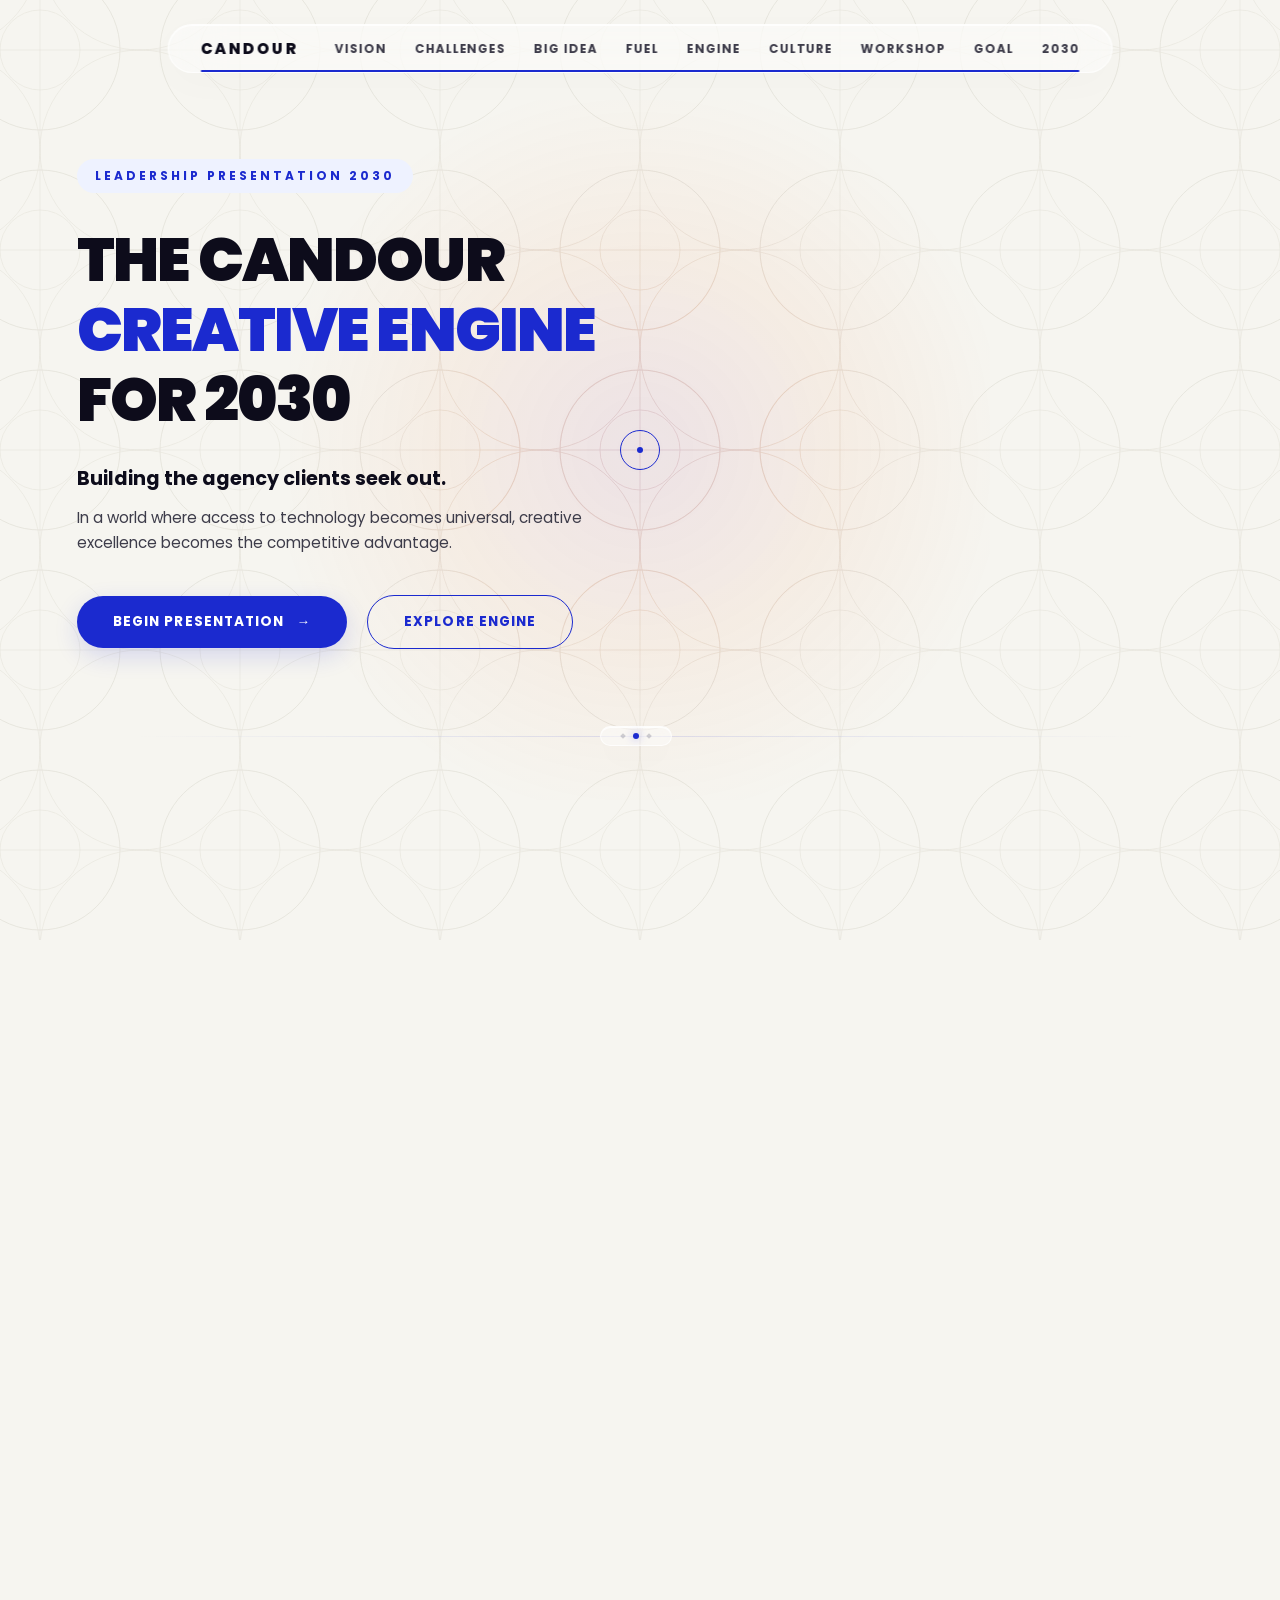
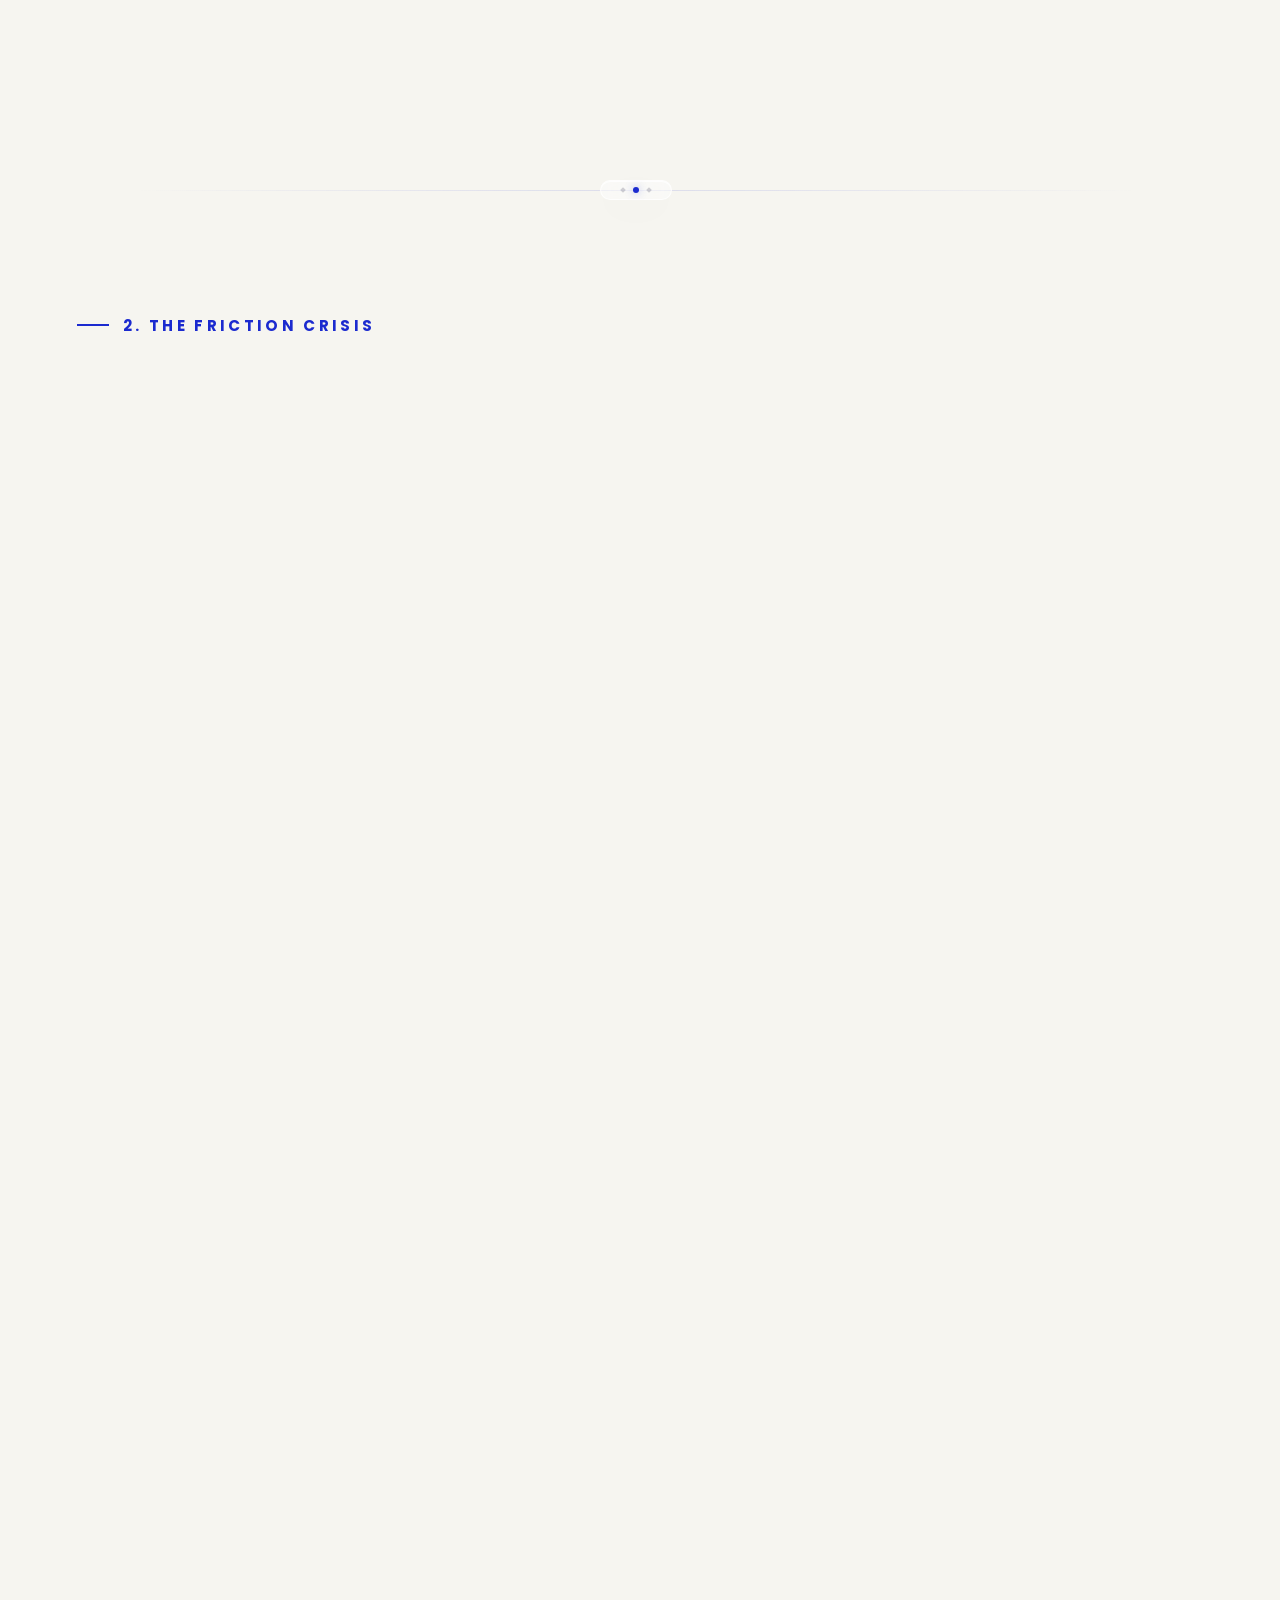
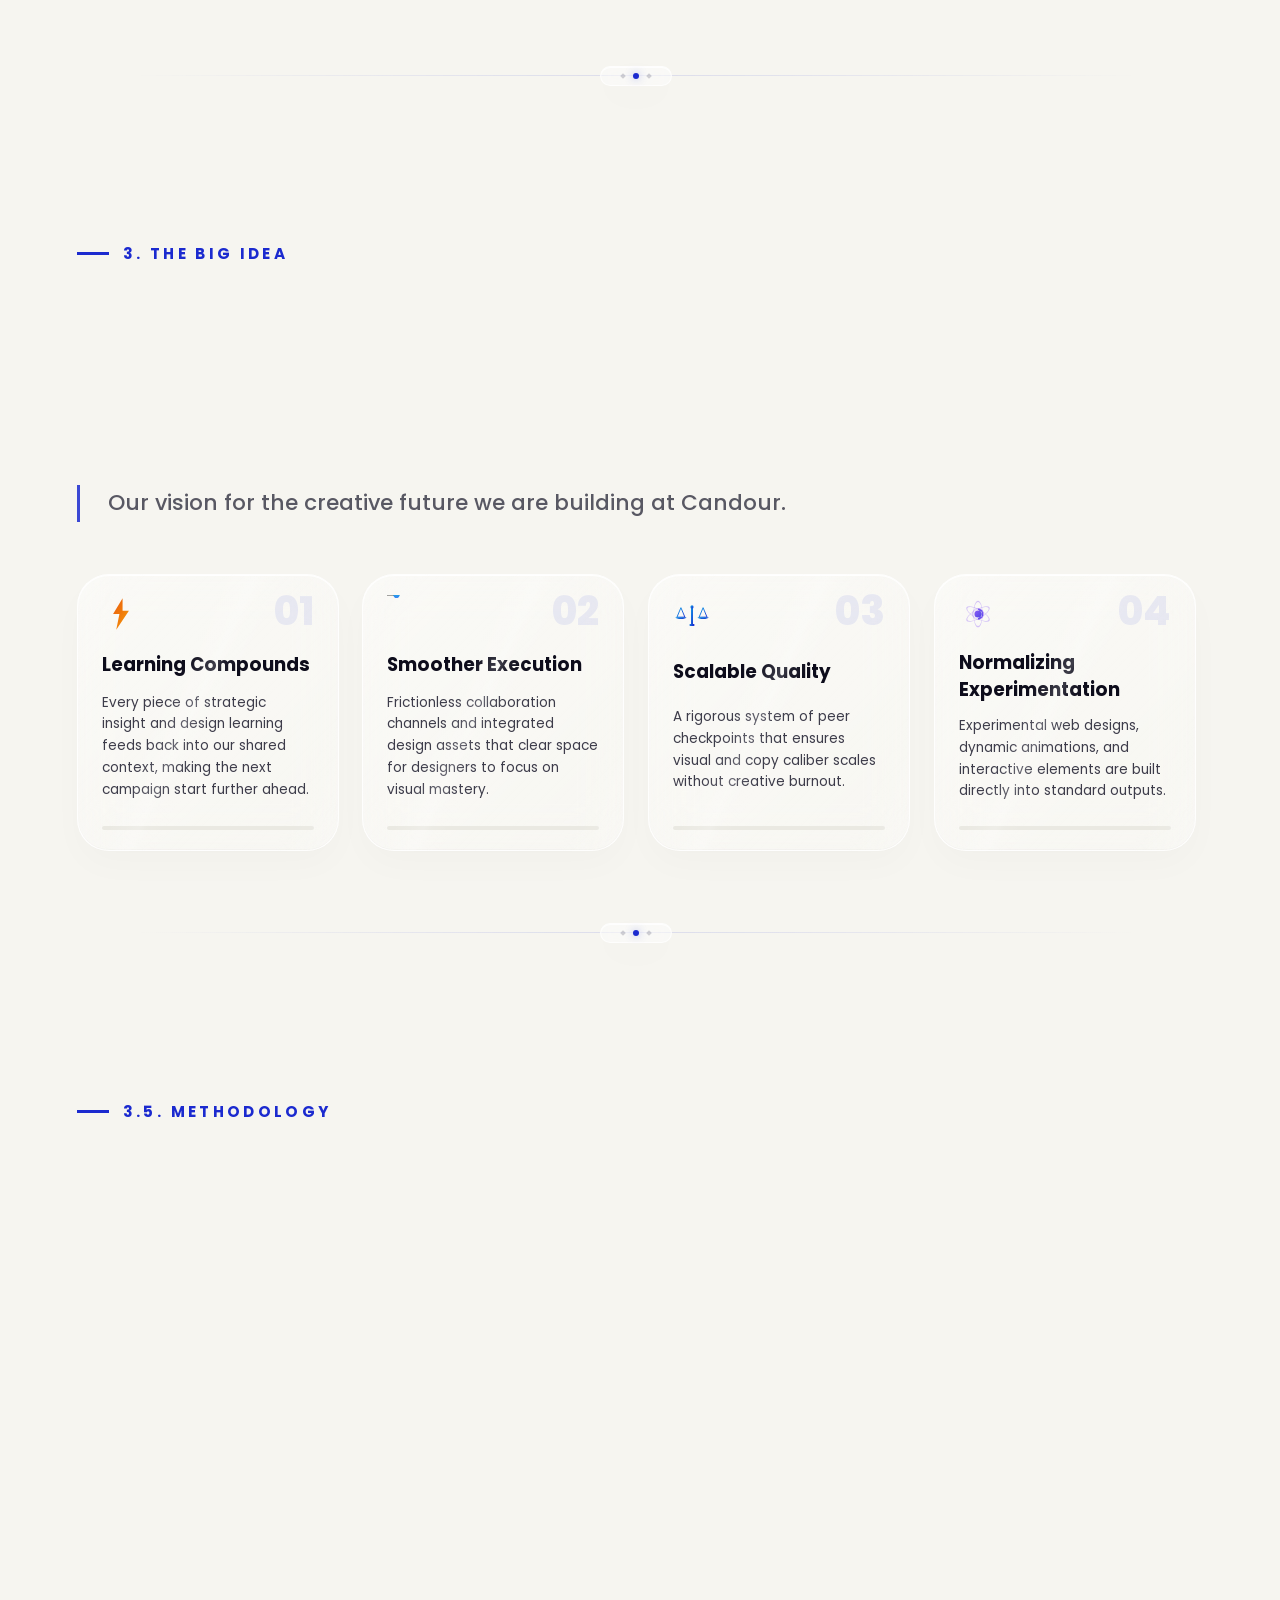
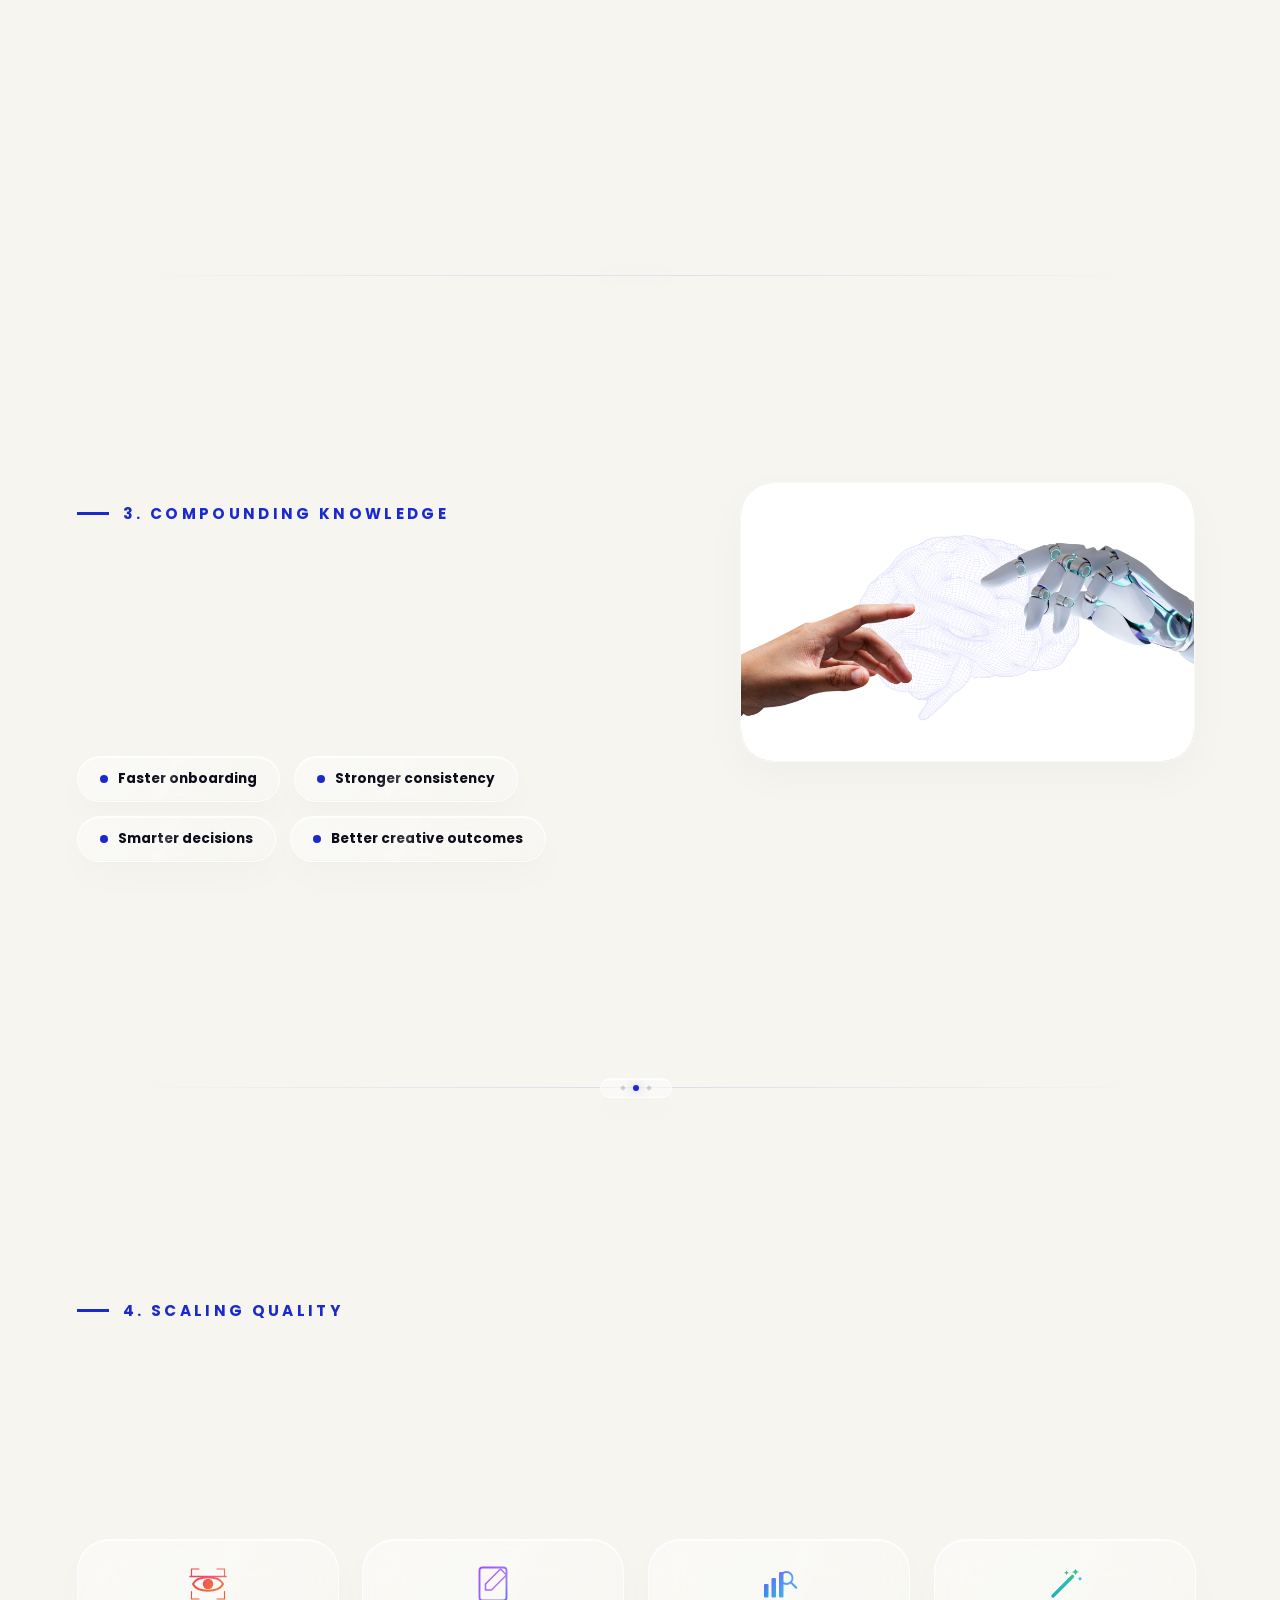
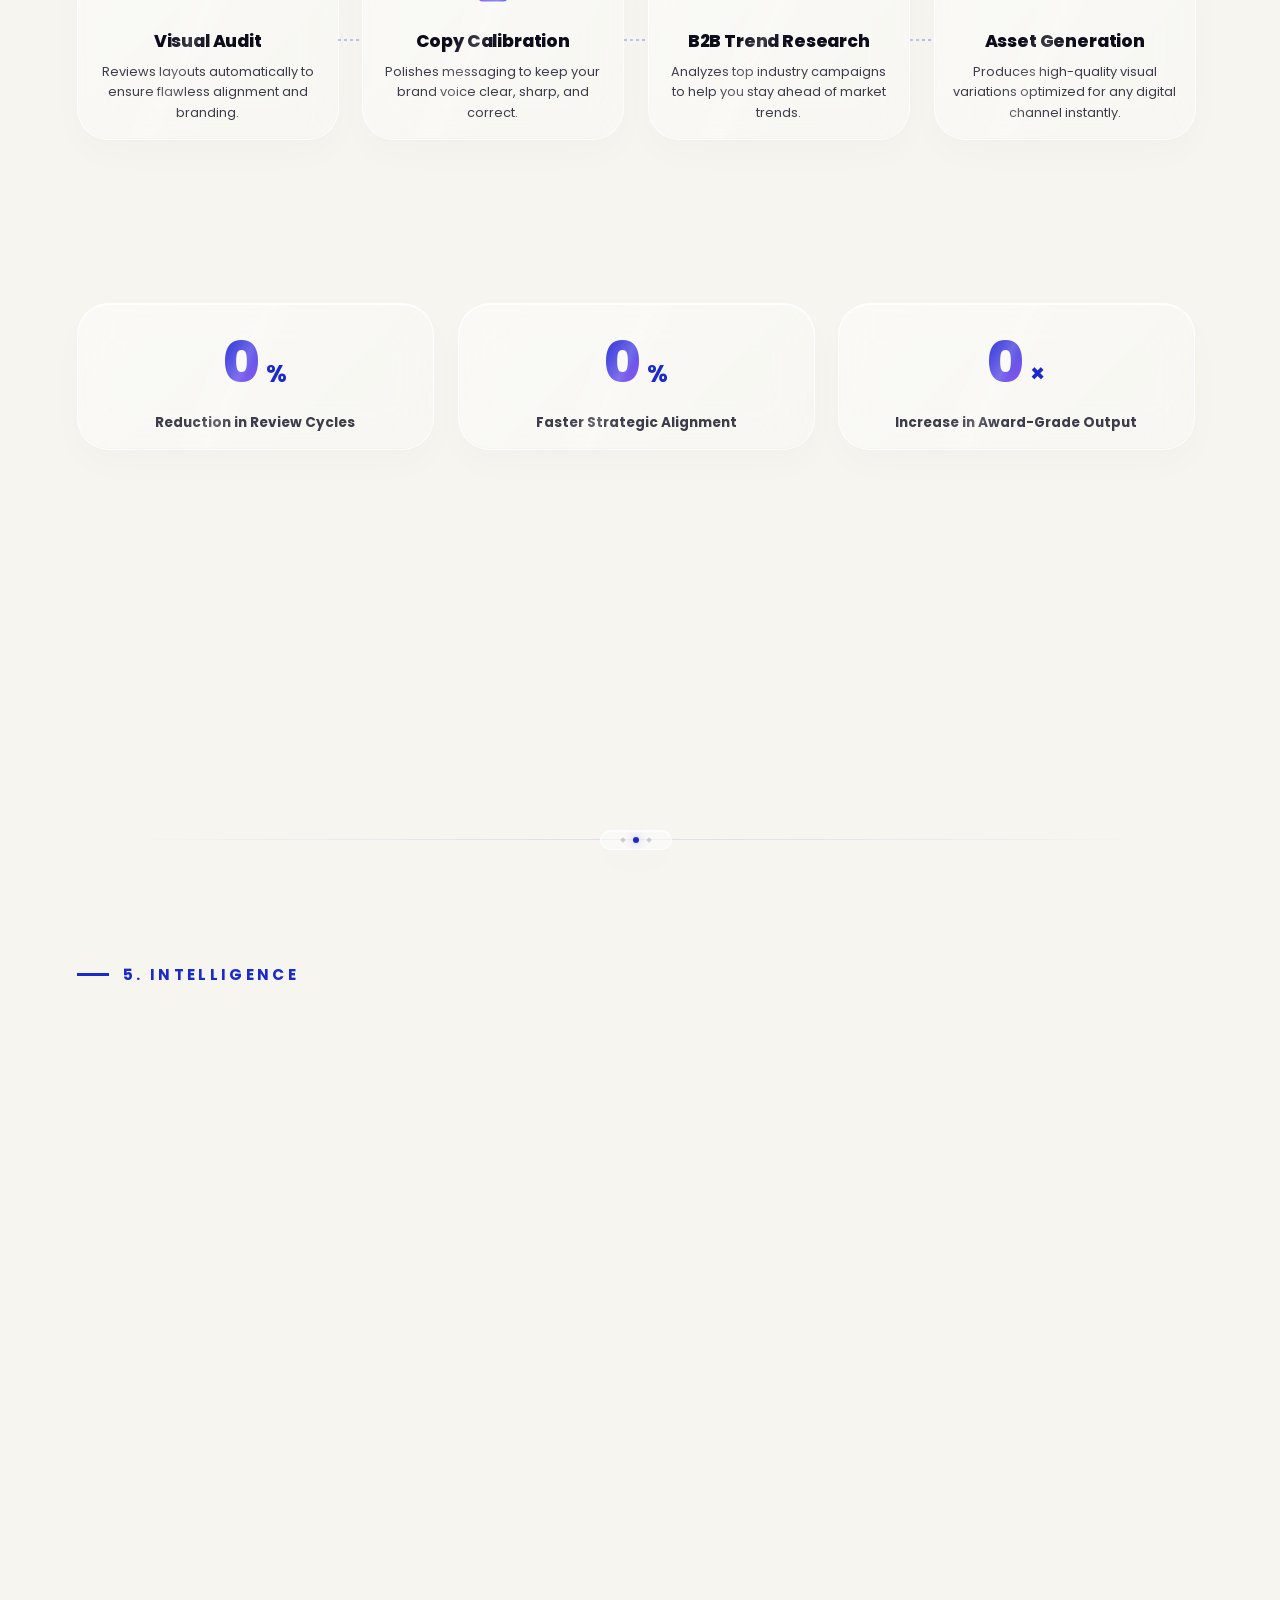
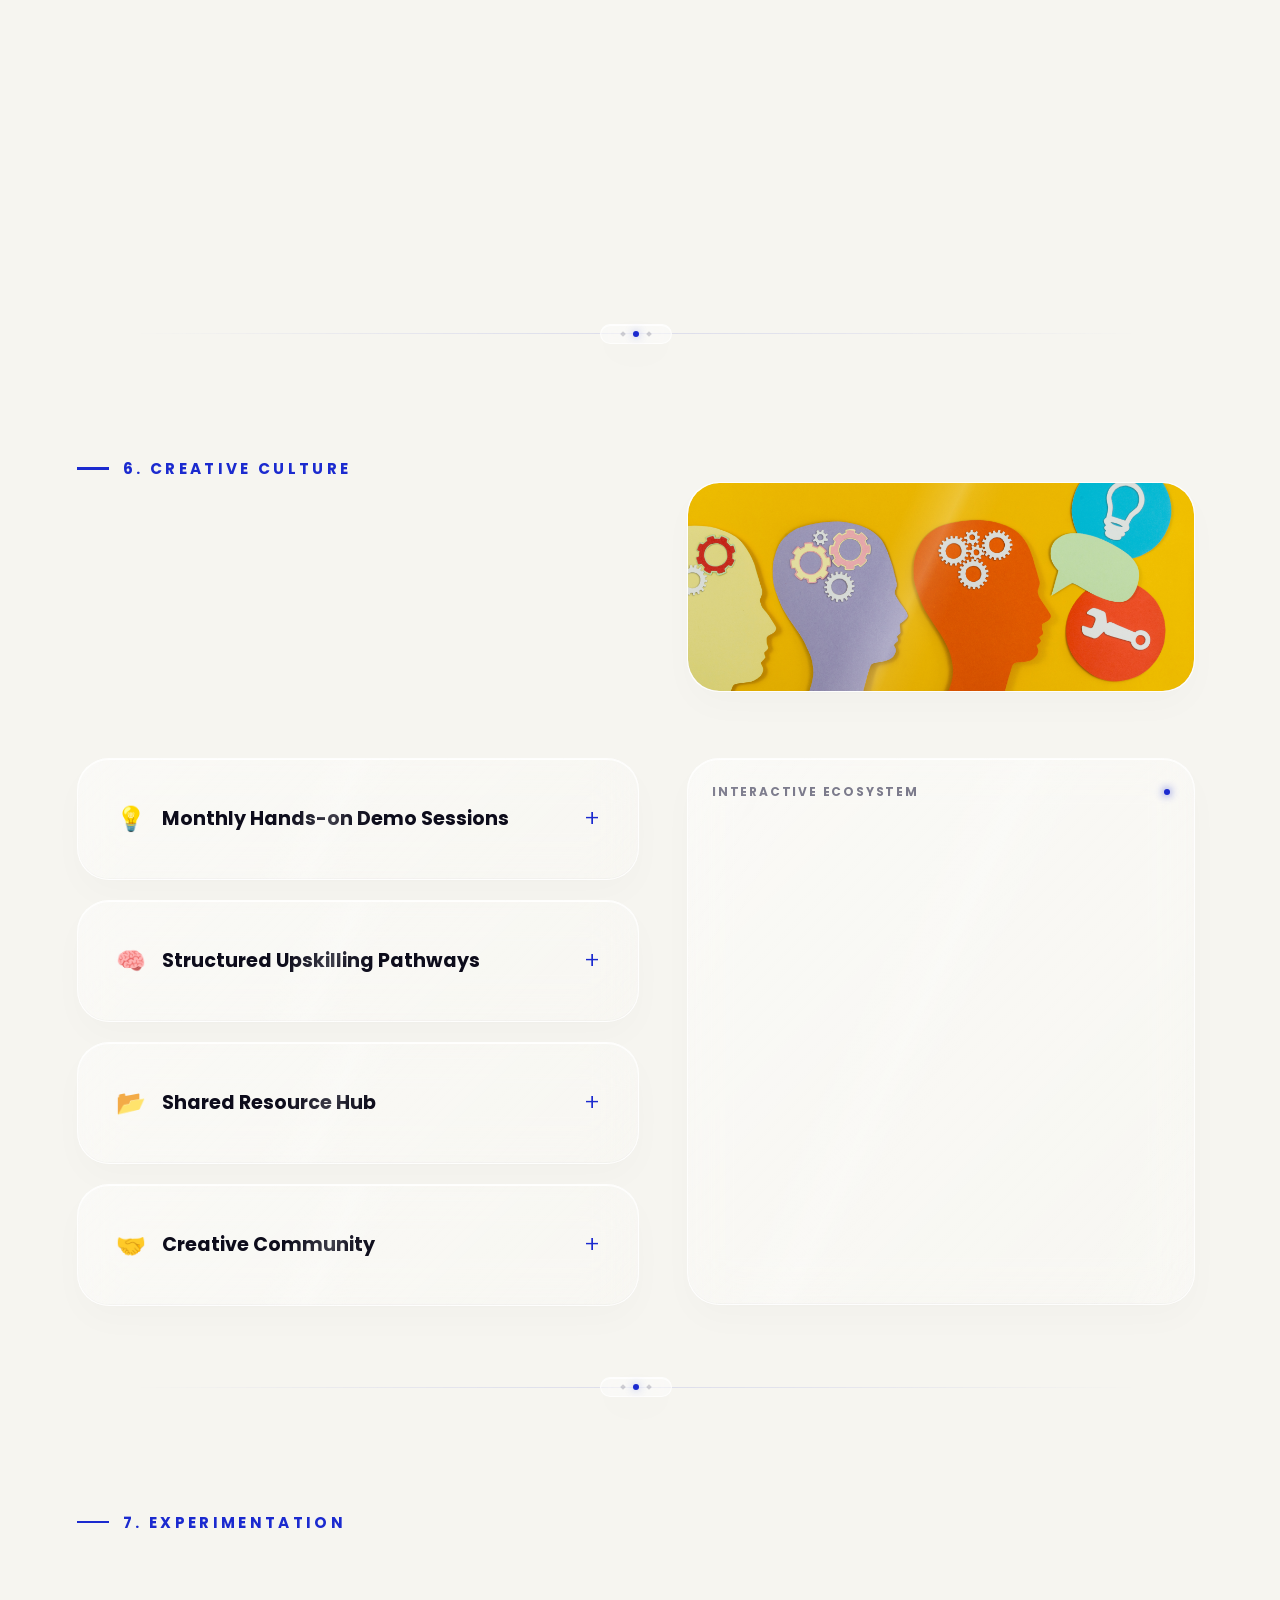
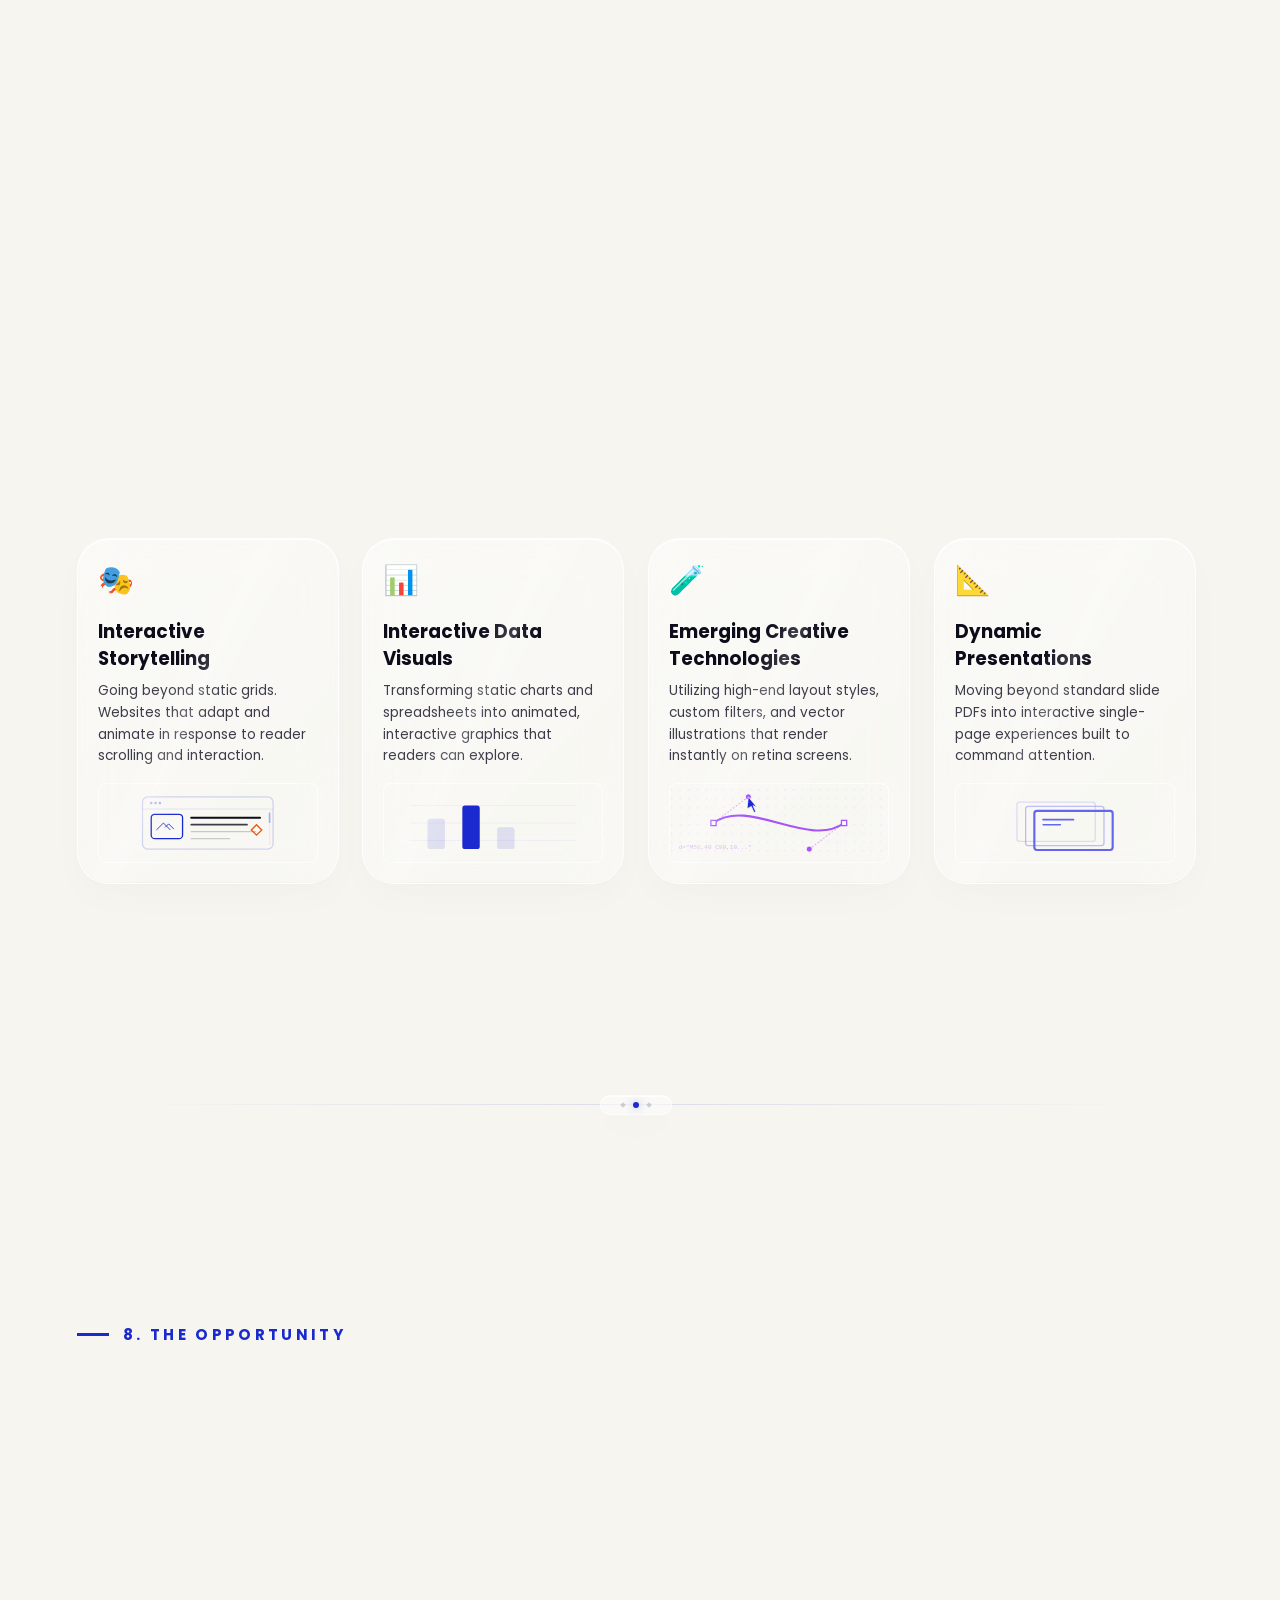
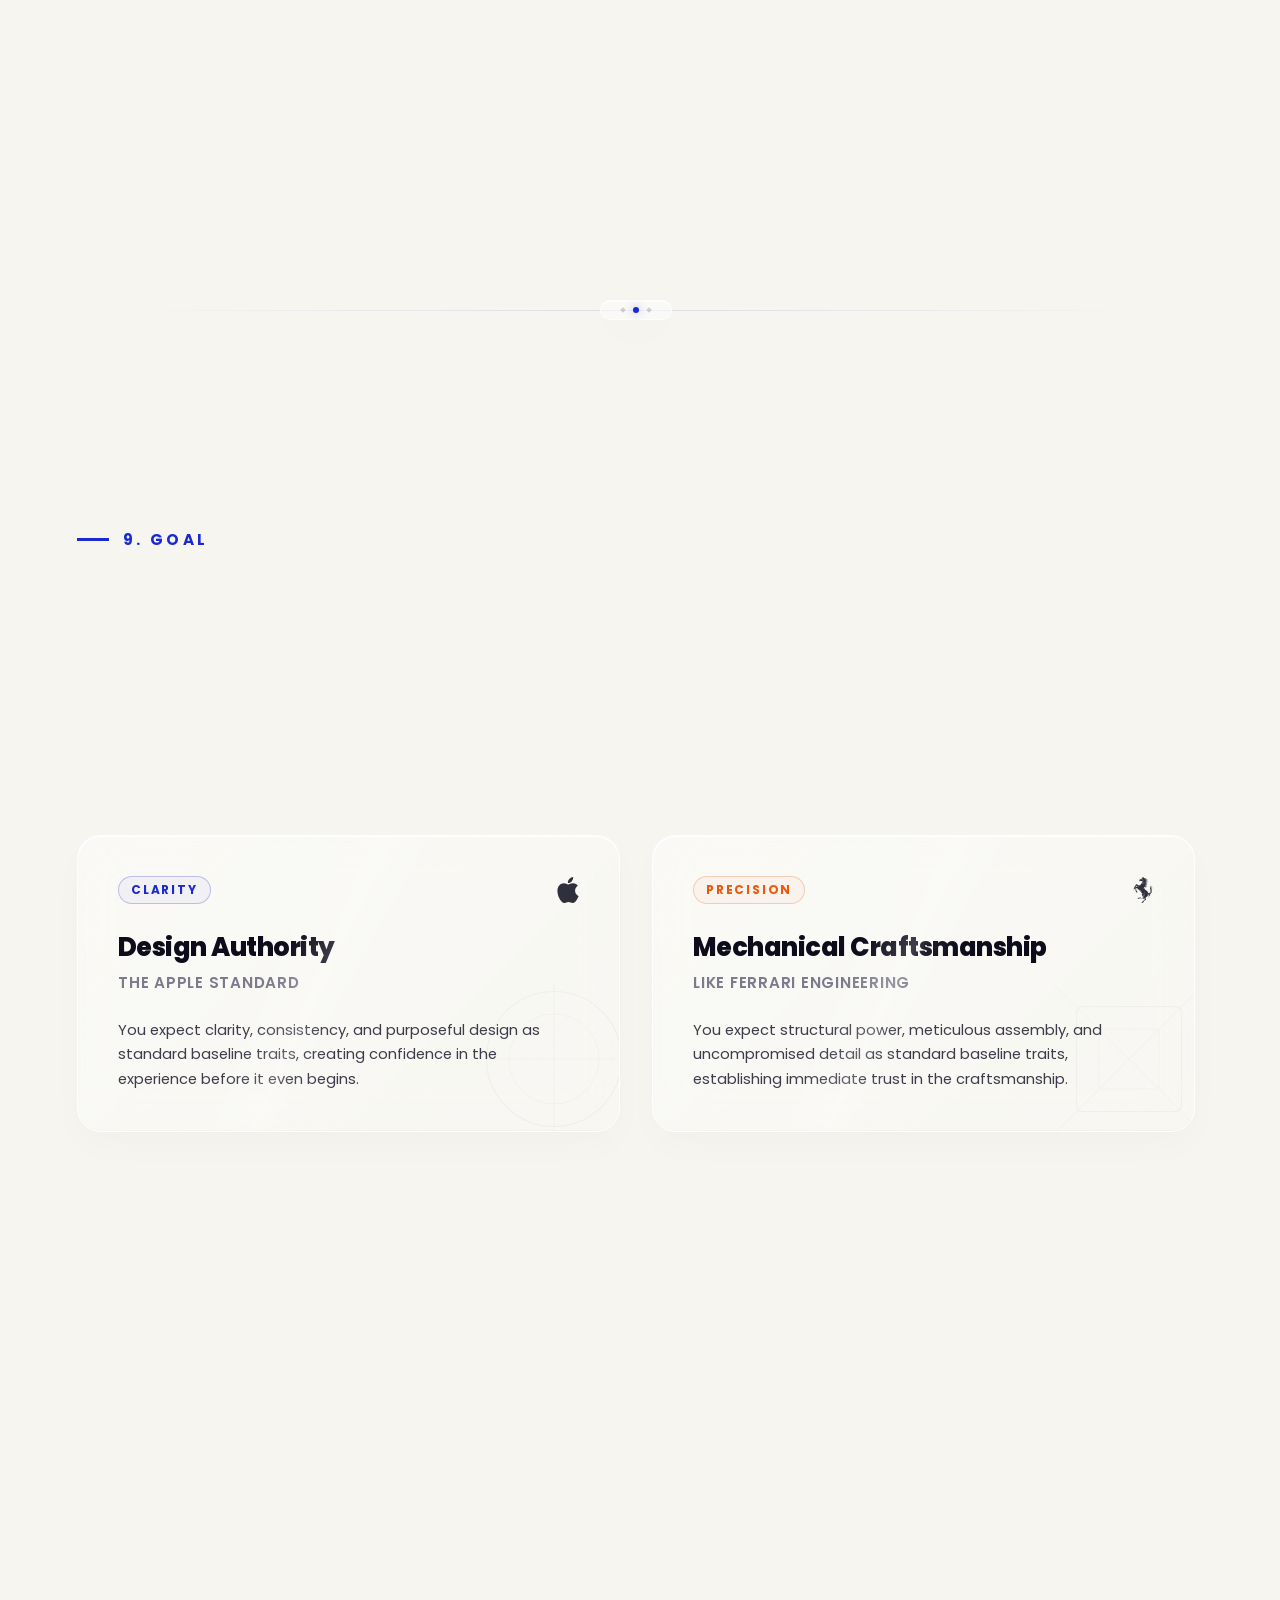
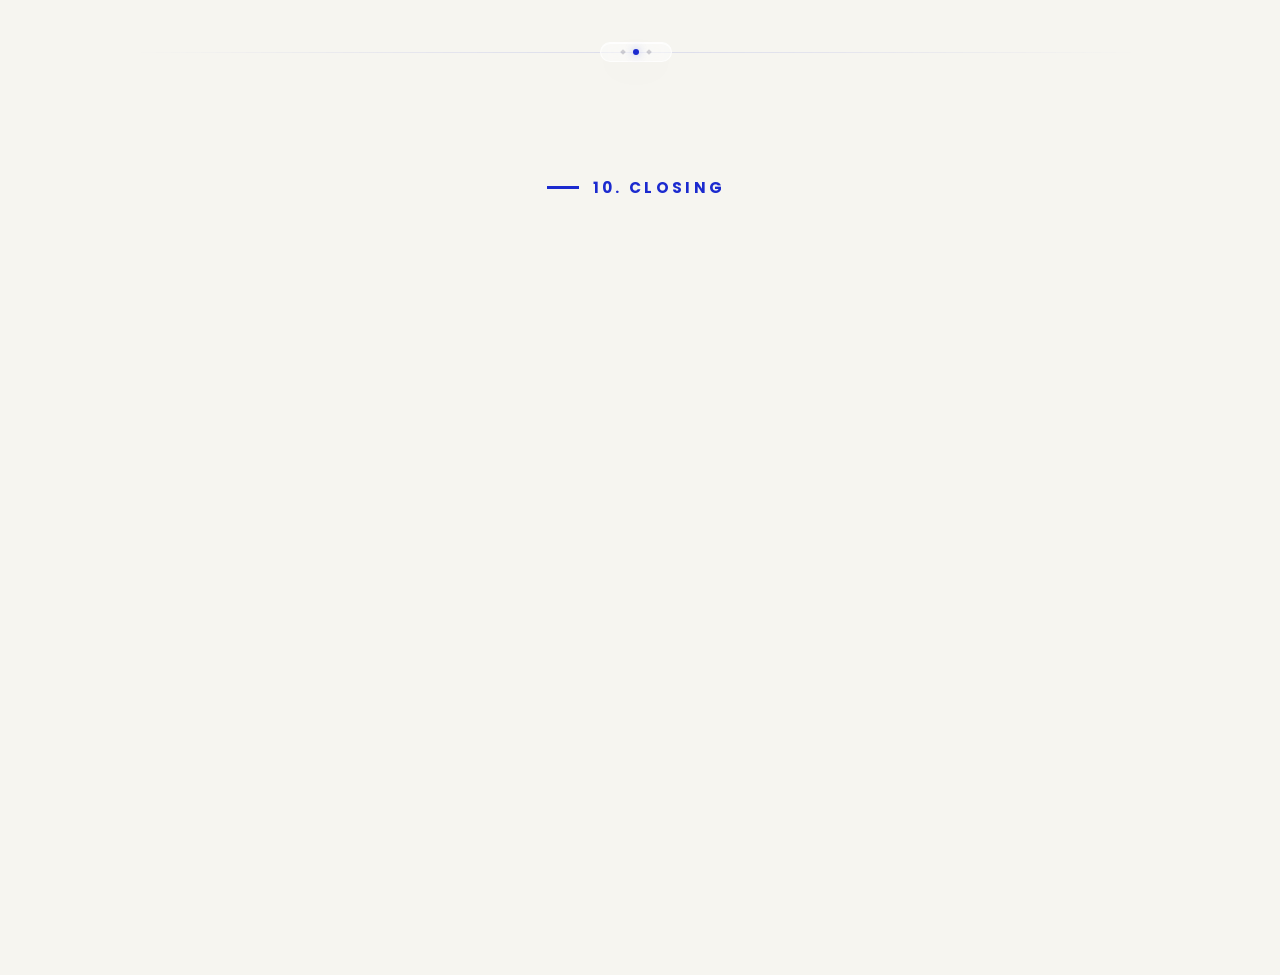
==== commit 099f1935: "update presentation assets" ====
--- a/index.html
+++ b/index.html
@@ -45,7 +45,6 @@
         <div class="nav-logo">CANDOUR</div>
         <div class="nav-links">
             <a href="#section-question" class="nav-link" data-section="section-question">Vision</a>
-            <a href="#section-shift" class="nav-link" data-section="section-shift">The Shift</a>
             <a href="#section-challenge" class="nav-link" data-section="section-challenge">Challenges</a>
             <a href="#section-engine" class="nav-link" data-section="section-engine">Big Idea</a>
             <a href="#section-memory" class="nav-link" data-section="section-memory">Fuel</a>
@@ -230,187 +229,11 @@
             </div>
         </section>
 
-        <!-- SECTION 3 — OUR WORK SPEAKS FOR US -->
-        <section id="section-shift" class="section section-shift">
-            <div class="section-inner">
-                <div class="section-label">2. The Shift</div>
-                <div class="shift-content">
-                    <div class="shift-statement">
-                        <h2 class="section-title reveal-text"
-                            style="font-size: clamp(2rem, 5vw, 3.2rem); font-weight: 800; line-height: 1.15; margin-top: 0.5rem; margin-bottom: 2rem;">
-                            OUR WORK SPEAKS FOR US.</h2>
-                    </div>
-
-                    <div class="shift-sequence">
-                        <p class="reveal-text sequence-item">Every campaign.</p>
-                        <p class="reveal-text sequence-item">Every presentation.</p>
-                        <p class="reveal-text sequence-item">Every proposal.</p>
-                    </div>
-
-                    <div class="shift-insight reveal-text"
-                        style="margin-top: 2rem; margin-bottom: 3rem; max-width: 800px;">
-                        <p style="font-size: 1.15rem; line-height: 1.6; color: var(--text-secondary);">Before a
-                            conversation begins, our work has already introduced us.</p>
-                        <p class="accent-text" style="font-size: 1.25rem; font-weight: 700; margin-top: 0.5rem;">
-                            Creative quality is not a design conversation. It's a business conversation.</p>
-                    </div>
-
-                    <!-- Horizontal Slider with Arrow buttons -->
-                    <div class="slider-outer-wrapper reveal-text">
-                        <div class="slider-wrapper" id="social-slider">
-                            <div class="slider-track">
-
-                                <!-- Card 1 (Every campaign) -->
-                                <div class="glass-card card-horizontal slider-card">
-                                    <div class="glass-shine"></div>
-                                    <div class="card-text-block">
-                                        <div class="event-badge">Campaigns</div>
-                                        <h3>Every Campaign</h3>
-                                        <p style="margin-bottom: 1rem;">Establishing default quality in all outward
-                                            marketing campaigns. Setting the standard for creative and visual
-                                            performance across the market.</p>
-                                        <div class="deliverables-container" style="margin-top: 0.25rem; width: 100%;">
-                                            <h4
-                                                style="font-size: 0.65rem; text-transform: uppercase; letter-spacing: 0.1em; color: var(--accent-primary); margin-bottom: 0.5rem; font-weight: 700;">
-                                                Key Deliverables</h4>
-                                            <div style="display: flex; flex-wrap: wrap; gap: 6px;">
-                                                <span class="deliverable-tag"
-                                                    style="font-size: 0.7rem; font-weight: 700; padding: 4px 10px; border-radius: 6px; background: rgba(27, 42, 207, 0.06); color: var(--accent-primary); border: 1px solid rgba(27, 42, 207, 0.15); letter-spacing: 0.02em; text-transform: uppercase;">Social
-                                                    Toolkits</span>
-                                                <span class="deliverable-tag"
-                                                    style="font-size: 0.7rem; font-weight: 700; padding: 4px 10px; border-radius: 6px; background: rgba(27, 42, 207, 0.06); color: var(--accent-primary); border: 1px solid rgba(27, 42, 207, 0.15); letter-spacing: 0.02em; text-transform: uppercase;">Display
-                                                    Creative</span>
-                                                <span class="deliverable-tag"
-                                                    style="font-size: 0.7rem; font-weight: 700; padding: 4px 10px; border-radius: 6px; background: rgba(27, 42, 207, 0.06); color: var(--accent-primary); border: 1px solid rgba(27, 42, 207, 0.15); letter-spacing: 0.02em; text-transform: uppercase;">Brand
-                                                    Systems</span>
-                                            </div>
-                                        </div>
-                                    </div>
-                                    <div class="card-banner-block">
-                                        <div class="media-container">
-                                            <img src="assets/shift-1.jpg" onload="this.classList.add('loaded')"
-                                                onerror="this.style.display='none'">
-                                            <div class="banner-logo">
-                                                <span class="logo-ff">Candour</span>
-                                                <span class="logo-signal">⚡</span>
-                                            </div>
-                                            <div class="banner-ribbon">CAMPAIGNS</div>
-                                        </div>
-                                    </div>
-                                </div>
-
-                                <!-- Card 2 (Every presentation) -->
-                                <div class="glass-card card-horizontal slider-card">
-                                    <div class="glass-shine"></div>
-                                    <div class="card-text-block">
-                                        <div class="event-badge">Presentations</div>
-                                        <h3>Every Presentation</h3>
-                                        <p style="margin-bottom: 1rem;">Dynamic, responsive slides designed to command
-                                            attention and present strategic ideas with flawless typographical and motion
-                                            execution.</p>
-                                        <div class="deliverables-container" style="margin-top: 0.25rem; width: 100%;">
-                                            <h4
-                                                style="font-size: 0.65rem; text-transform: uppercase; letter-spacing: 0.1em; color: var(--accent-primary); margin-bottom: 0.5rem; font-weight: 700;">
-                                                Key Deliverables</h4>
-                                            <div style="display: flex; flex-wrap: wrap; gap: 6px;">
-                                                <span class="deliverable-tag"
-                                                    style="font-size: 0.7rem; font-weight: 700; padding: 4px 10px; border-radius: 6px; background: rgba(27, 42, 207, 0.06); color: var(--accent-primary); border: 1px solid rgba(27, 42, 207, 0.15); letter-spacing: 0.02em; text-transform: uppercase;">Keynote
-                                                    Decks</span>
-                                                <span class="deliverable-tag"
-                                                    style="font-size: 0.7rem; font-weight: 700; padding: 4px 10px; border-radius: 6px; background: rgba(27, 42, 207, 0.06); color: var(--accent-primary); border: 1px solid rgba(27, 42, 207, 0.15); letter-spacing: 0.02em; text-transform: uppercase;">Motion
-                                                    Templates</span>
-                                                <span class="deliverable-tag"
-                                                    style="font-size: 0.7rem; font-weight: 700; padding: 4px 10px; border-radius: 6px; background: rgba(27, 42, 207, 0.06); color: var(--accent-primary); border: 1px solid rgba(27, 42, 207, 0.15); letter-spacing: 0.02em; text-transform: uppercase;">Interactive
-                                                    Demos</span>
-                                            </div>
-                                        </div>
-                                    </div>
-                                    <div class="card-banner-block">
-                                        <div class="media-container">
-                                            <img src="assets/shift-2.jpg" onload="this.classList.add('loaded')"
-                                                onerror="this.style.display='none'">
-                                            <div class="banner-logo">
-                                                <span class="logo-ff">Candour</span>
-                                                <span class="logo-signal">💡</span>
-                                            </div>
-                                            <div class="banner-ribbon">PRESENTATIONS</div>
-                                        </div>
-                                    </div>
-                                </div>
-
-                                <!-- Card 3 (Every proposal) -->
-                                <div class="glass-card card-horizontal slider-card">
-                                    <div class="glass-shine"></div>
-                                    <div class="card-text-block">
-                                        <div class="event-badge">Proposals</div>
-                                        <h3>Every Proposal</h3>
-                                        <p style="margin-bottom: 1rem;">Translating business objectives into distinctive
-                                            creative solutions that establish credibility before a single conversation
-                                            starts.</p>
-                                        <div class="deliverables-container" style="margin-top: 0.25rem; width: 100%;">
-                                            <h4
-                                                style="font-size: 0.65rem; text-transform: uppercase; letter-spacing: 0.1em; color: var(--accent-primary); margin-bottom: 0.5rem; font-weight: 700;">
-                                                Key Deliverables</h4>
-                                            <div style="display: flex; flex-wrap: wrap; gap: 6px;">
-                                                <span class="deliverable-tag"
-                                                    style="font-size: 0.7rem; font-weight: 700; padding: 4px 10px; border-radius: 6px; background: rgba(27, 42, 207, 0.06); color: var(--accent-primary); border: 1px solid rgba(27, 42, 207, 0.15); letter-spacing: 0.02em; text-transform: uppercase;">RFP
-                                                    Responses</span>
-                                                <span class="deliverable-tag"
-                                                    style="font-size: 0.7rem; font-weight: 700; padding: 4px 10px; border-radius: 6px; background: rgba(27, 42, 207, 0.06); color: var(--accent-primary); border: 1px solid rgba(27, 42, 207, 0.15); letter-spacing: 0.02em; text-transform: uppercase;">Credential
-                                                    Decks</span>
-                                                <span class="deliverable-tag"
-                                                    style="font-size: 0.7rem; font-weight: 700; padding: 4px 10px; border-radius: 6px; background: rgba(27, 42, 207, 0.06); color: var(--accent-primary); border: 1px solid rgba(27, 42, 207, 0.15); letter-spacing: 0.02em; text-transform: uppercase;">Digital
-                                                    Showcases</span>
-                                            </div>
-                                        </div>
-                                    </div>
-                                    <div class="card-banner-block">
-                                        <div class="media-container">
-                                            <img src="assets/shift-3.jpg" onload="this.classList.add('loaded')"
-                                                onerror="this.style.display='none'">
-                                            <div class="banner-logo">
-                                                <span class="logo-ff">Candour</span>
-                                                <span class="logo-signal">📈</span>
-                                            </div>
-                                            <div class="banner-ribbon">PROPOSALS</div>
-                                        </div>
-                                    </div>
-                                </div>
-
-                            </div>
-                        </div>
-
-                        <!-- Slider controls -->
-                        <div class="slider-controls">
-                            <button class="slider-arrow-btn" id="slide-prev">←</button>
-                            <button class="slider-arrow-btn" id="slide-next">→</button>
-                        </div>
-                    </div>
-
-                    <div class="shift-closing" style="margin-top: 3rem;">
-                        <div class="glass-card shift-card" style="border-radius: 24px;">
-                            <div class="glass-shine"></div>
-                            <p>Content is everywhere. Memorable creative isn't.</p>
-                            <p class="accent-text"><strong>Unforgettable, strategically aligned work is our path
-                                    forward.</strong></p>
-                        </div>
-                    </div>
-                </div>
-                <!-- Section Divider -->
-                <div class="section-divider">
-                    <div class="divider-badge">
-                        <span class="divider-diamond"></span>
-                        <span class="divider-dot"></span>
-                        <span class="divider-diamond"></span>
-                    </div>
-                </div>
-            </div>
-        </section>
-
-        <!-- SECTION 4 — THE CHALLENGE -->
+
+        <!-- SECTION 2 — THE CHALLENGE -->
         <section id="section-challenge" class="section section-challenge">
             <div class="section-inner">
-                <div class="section-label">3. The Friction Crisis</div>
+                <div class="section-label">2. The Friction Crisis</div>
                 <h2 class="section-title reveal-text">THE CHALLENGE</h2>
 
                 <div class="challenge-intro reveal-text" style="margin-bottom: 2.5rem; max-width: 800px;">
@@ -950,10 +773,10 @@
             </div>
         </section>
 
-        <!-- SECTION 5 — THE BIG IDEA -->
+        <!-- SECTION 4 — THE BIG IDEA -->
         <section id="section-engine" class="section section-engine">
             <div class="section-inner">
-                <div class="section-label">4. The Big Idea</div>
+                <div class="section-label">3. The Big Idea</div>
                 <div class="engine-reveal" style="max-width: 900px; margin-bottom: 5rem;">
                     <h2 class="engine-statement reveal-text"
                         style="font-size: clamp(2.2rem, 5.5vw, 3.8rem); font-weight: 800; color: var(--text-primary); line-height: 1.15; margin-bottom: 2.5rem; letter-spacing: -0.03em;">
@@ -1144,7 +967,7 @@
         <!-- SECTION 6 — WORK SMARTER (NEW VIDEO SECTION) -->
         <section id="section-smarter" class="section section-smarter">
             <div class="section-inner">
-                <div class="section-label">4.5. Methodology</div>
+                <div class="section-label">3.5. Methodology</div>
                 <h2 class="section-title reveal-text"
                     style="text-align: center; margin-top: 0.5rem; margin-bottom: 1.5rem;">WORK SMARTER, NOT HARDER.
                 </h2>
@@ -1152,7 +975,7 @@
                 <div class="smarter-video-container glass-card reveal-text"
                     style="max-width: 900px; margin: 3rem auto; border-radius: 24px; overflow: hidden; position: relative; border: 1px solid rgba(255,255,255,0.6); box-shadow: var(--glass-shadow);">
                     <div class="glass-shine"></div>
-                    <div class="video-placeholder-frame" data-video-url="https://youtu.be/asp8NnDoYtU"
+                    <div class="video-placeholder-frame" data-video-url="https://youtu.be/4LPLxcpGOn0"
                         style="background: rgba(13,12,27,0.03); aspect-ratio: 16/9; display: flex; flex-direction: column; align-items: center; justify-content: center; position: relative; cursor: pointer; overflow: hidden;">
                         <!-- Breathing/Living AI Canvas Background (Light Mode Optimized) -->
                         <canvas class="live-demo-bg-canvas"
@@ -1205,13 +1028,13 @@
             </div>
         </section>
 
-        <!-- SECTION 7 — FUEL (CREATIVE MEMORY) -->
+        <!-- SECTION 3 — FUEL (CREATIVE MEMORY) -->
         <section id="section-memory" class="section section-memory">
             <div class="section-inner">
                 <div class="layout-split">
                     <!-- Left Column: Typography -->
                     <div class="memory-text-content">
-                        <div class="section-label">5. Compounding Knowledge</div>
+                        <div class="section-label">3. Compounding Knowledge</div>
                         <h2 class="section-title reveal-text">THE FUEL</h2>
 
                         <div class="memory-intro">
@@ -1277,10 +1100,10 @@
             </div>
         </section>
 
-        <!-- SECTION 8 — ENGINE -->
+        <!-- SECTION 4 — ENGINE -->
         <section id="section-scaling" class="section section-scaling">
             <div class="section-inner">
-                <div class="section-label">6. Scaling Quality</div>
+                <div class="section-label">4. Scaling Quality</div>
                 <h2 class="section-title reveal-text">THE ENGINE</h2>
 
                 <div class="scaling-content" style="max-width: 850px; margin-bottom: 3rem;">
@@ -1481,126 +1304,10 @@
             </div>
         </section>
 
-        <!-- SECTION 9 — GENERATION SHIFT (NEW SECTION) -->
-        <section id="section-generation-shift" class="section section-generation-shift">
-            <div class="section-inner">
-                <div class="section-label">6.5. Transformation</div>
-
-                <div class="transformation-header">
-                    <h2 class="section-title reveal-text">
-                        <span>GENERATION</span>
-                        <span class="accent-text">SHIFT</span>
-                    </h2>
-                    <p class="section-subtitle reveal-text">
-                        A facelift improves <strong>what</strong> we create. A generation shift improves
-                        <strong>how</strong> we create.<br><strong>The Creative Engine</strong> enables both.
-                    </p>
-                </div>
-
-                <div class="examples-grid reveal-text">
-                    <!-- Example 1: Design Facelift -->
-                    <div class="glass-card example-frame expandable-card" data-card="facelift">
-                        <div class="glass-shine"></div>
-                        <div class="card-visible-content">
-                            <div class="media-container">
-                                <img src="assets/shift-example-1.jpg" onload="this.classList.add('loaded')"
-                                    onerror="if(this.src.indexOf('assets/creative_engine.png') === -1) { this.src='assets/creative_engine.png'; } else { this.style.display='none'; }">
-                                <div class="image-placeholder fallback-placeholder">
-                                    <span class="placeholder-icon">📐</span>
-                                    <span class="placeholder-label">Facelift Preview</span>
-                                </div>
-                            </div>
-                            <div class="example-text">
-                                <div class="title-row">
-                                    <h3>Design Facelift</h3>
-                                    <span class="expand-indicator">Compare Details <span>↗</span></span>
-                                </div>
-                                <p class="description">Visual cleanup, modern fonts, clean alignment, and refined color
-                                    balance. Polishing the outer presentation wrapper.</p>
-                            </div>
-                        </div>
-
-                        <!-- Expanded Content -->
-                        <div class="expanded-comparison">
-                            <div class="comparison-grid">
-                                <div class="comparison-item">
-                                    <div class="comparison-media">
-                                        <img src="assets/facelift-before.jpg" onload="this.classList.add('loaded')"
-                                            onerror="if(this.src.indexOf('assets/creative_studio.png') === -1) { this.src='assets/creative_studio.png'; } else { this.style.display='none'; }">
-                                        <span class="comparison-badge before-badge">Legacy Design</span>
-                                    </div>
-                                </div>
-                                <div class="comparison-item">
-                                    <div class="comparison-media">
-                                        <img src="assets/facelift-after.jpg" onload="this.classList.add('loaded')"
-                                            onerror="if(this.src.indexOf('assets/creative_engine.png') === -1) { this.src='assets/creative_engine.png'; } else { this.style.display='none'; }">
-                                        <span class="comparison-badge after-badge">Modernized</span>
-                                    </div>
-                                </div>
-                            </div>
-                        </div>
-                    </div>
-
-                    <!-- Example 2: Generation Shift -->
-                    <div class="glass-card example-frame expandable-card" data-card="shift">
-                        <div class="glass-shine"></div>
-                        <div class="card-visible-content">
-                            <div class="media-container">
-                                <img src="assets/shift-example-2.jpg" onload="this.classList.add('loaded')"
-                                    onerror="if(this.src.indexOf('assets/digital_network.png') === -1) { this.src='assets/digital_network.png'; } else { this.style.display='none'; }">
-                                <div class="image-placeholder fallback-placeholder">
-                                    <span class="placeholder-icon">⚙️</span>
-                                    <span class="placeholder-label">Generation Shift Preview</span>
-                                </div>
-                            </div>
-                            <div class="example-text">
-                                <div class="title-row">
-                                    <h3>Generation Shift</h3>
-                                    <span class="expand-indicator">Compare Details <span>↗</span></span>
-                                </div>
-                                <p class="description">Interactive frameworks, 3D WebGL layouts, modular asset
-                                    databases, and compound knowledge. Rebuilding the creative workflow structure from
-                                    the core.</p>
-                            </div>
-                        </div>
-
-                        <!-- Expanded Content -->
-                        <div class="expanded-comparison">
-                            <div class="comparison-grid">
-                                <div class="comparison-item">
-                                    <div class="comparison-media">
-                                        <img src="assets/shift-before.jpg" onload="this.classList.add('loaded')"
-                                            onerror="if(this.src.indexOf('assets/digital_network.png') === -1) { this.src='assets/digital_network.png'; } else { this.style.display='none'; }">
-                                        <span class="comparison-badge before-badge">Gen 0</span>
-                                    </div>
-                                </div>
-                                <div class="comparison-item">
-                                    <div class="comparison-media">
-                                        <img src="assets/shift-after.jpg" onload="this.classList.add('loaded')"
-                                            onerror="if(this.src.indexOf('assets/creative_engine.png') === -1) { this.src='assets/creative_engine.png'; } else { this.style.display='none'; }">
-                                        <span class="comparison-badge after-badge">Gen V2</span>
-                                    </div>
-                                </div>
-                            </div>
-                        </div>
-                    </div>
-                </div>
-
-                <!-- Section Divider -->
-                <div class="section-divider">
-                    <div class="divider-badge">
-                        <span class="divider-diamond"></span>
-                        <span class="divider-dot"></span>
-                        <span class="divider-diamond"></span>
-                    </div>
-                </div>
-            </div>
-        </section>
-
-        <!-- SECTION 10 — HUMAN INTELLIGENCE (NEW COMPARISON TABLE SECTION) -->
+        <!-- SECTION 5 — HUMAN INTELLIGENCE (NEW COMPARISON TABLE SECTION) -->
         <section id="section-human-intelligence" class="section section-human-intelligence">
             <div class="section-inner">
-                <div class="section-label">6.6. Intelligence</div>
+                <div class="section-label">5. Intelligence</div>
 
                 <div class="intelligence-header">
                     <h2 class="section-title reveal-text">
@@ -1778,20 +1485,21 @@
             </div>
         </section>
 
-        <!-- SECTION 11 — DRIVER (CULTURE) -->
+        <!-- SECTION 6 — DRIVER (CULTURE) -->
         <section id="section-culture" class="section section-culture">
             <div class="section-inner">
                 <!-- Top Row: Text Copy (left) & Widescreen Studio Image (right) -->
                 <div class="culture-top-row">
                     <div class="culture-text-main">
-                        <div class="section-label">7. Creative Culture</div>
+                        <div class="section-label">6. Creative Culture</div>
                         <h2 class="section-title reveal-text">THE DRIVER</h2>
                         <p class="reveal-text culture-desc"
                             style="font-weight: 700; color: var(--text-primary); margin-bottom: 0.5rem;">Great work is
                             driven by great creative culture.</p>
                         <p class="reveal-text culture-desc">
                             Technology is available to everyone. Creative culture is not.
-                            The agencies that stand out will be the ones that deliberately invest in stronger habits, stronger teams, and greater creative confidence.
+                            The agencies that stand out will be the ones that deliberately invest in stronger habits,
+                            stronger teams, and greater creative confidence.
                         </p>
                     </div>
                     <div class="culture-visual-frame">
@@ -1896,10 +1604,10 @@
             </div>
         </section>
 
-        <!-- SECTION 12 — THE WORKSHOP (CANDOUR INNOVATION LAB) -->
+        <!-- SECTION 7 — THE WORKSHOP (CANDOUR INNOVATION LAB) -->
         <section id="section-labs" class="section section-labs">
             <div class="section-inner">
-                <div class="section-label">8. Experimentation</div>
+                <div class="section-label">7. Experimentation</div>
                 <h2 class="section-title reveal-text">THE WORKSHOP: CANDOUR INNOVATION LAB</h2>
 
                 <div class="labs-intro reveal-text" style="max-width: 850px; margin-bottom: 3rem;">
@@ -2121,7 +1829,7 @@
         <!-- SECTION 13 — THE FUTURE IS IN OUR HANDS -->
         <section id="section-demo" class="section section-demo">
             <div class="section-inner">
-                <div class="section-label">9. The Opportunity</div>
+                <div class="section-label">8. The Opportunity</div>
                 <h2 class="section-title reveal-text">THE FUTURE IS IN OUR HANDS</h2>
 
                 <div class="demo-statements" style="max-width: 850px; margin-bottom: 2.5rem;">
@@ -2162,7 +1870,7 @@
         <!-- SECTION 14 — BECOMING THE AGENCY CLIENTS SEEK OUT -->
         <section id="section-destination" class="section section-destination">
             <div class="section-inner">
-                <div class="section-label">10. Goal</div>
+                <div class="section-label">9. Goal</div>
                 <h2 class="section-title reveal-text">BECOMING THE AGENCY CLIENTS SEEK OUT</h2>
 
                 <div class="destination-content" style="max-width: 850px; margin-bottom: 3.5rem;">
@@ -2300,7 +2008,7 @@
         <!-- SECTION 15 — CLOSING -->
         <section id="section-closing" class="section section-closing">
             <div class="section-inner">
-                <div class="section-label">11. Closing</div>
+                <div class="section-label">10. Closing</div>
 
                 <h2 class="closing-title reveal-text">THE CREATIVE ENGINE OF CANDOUR 2030</h2>
 
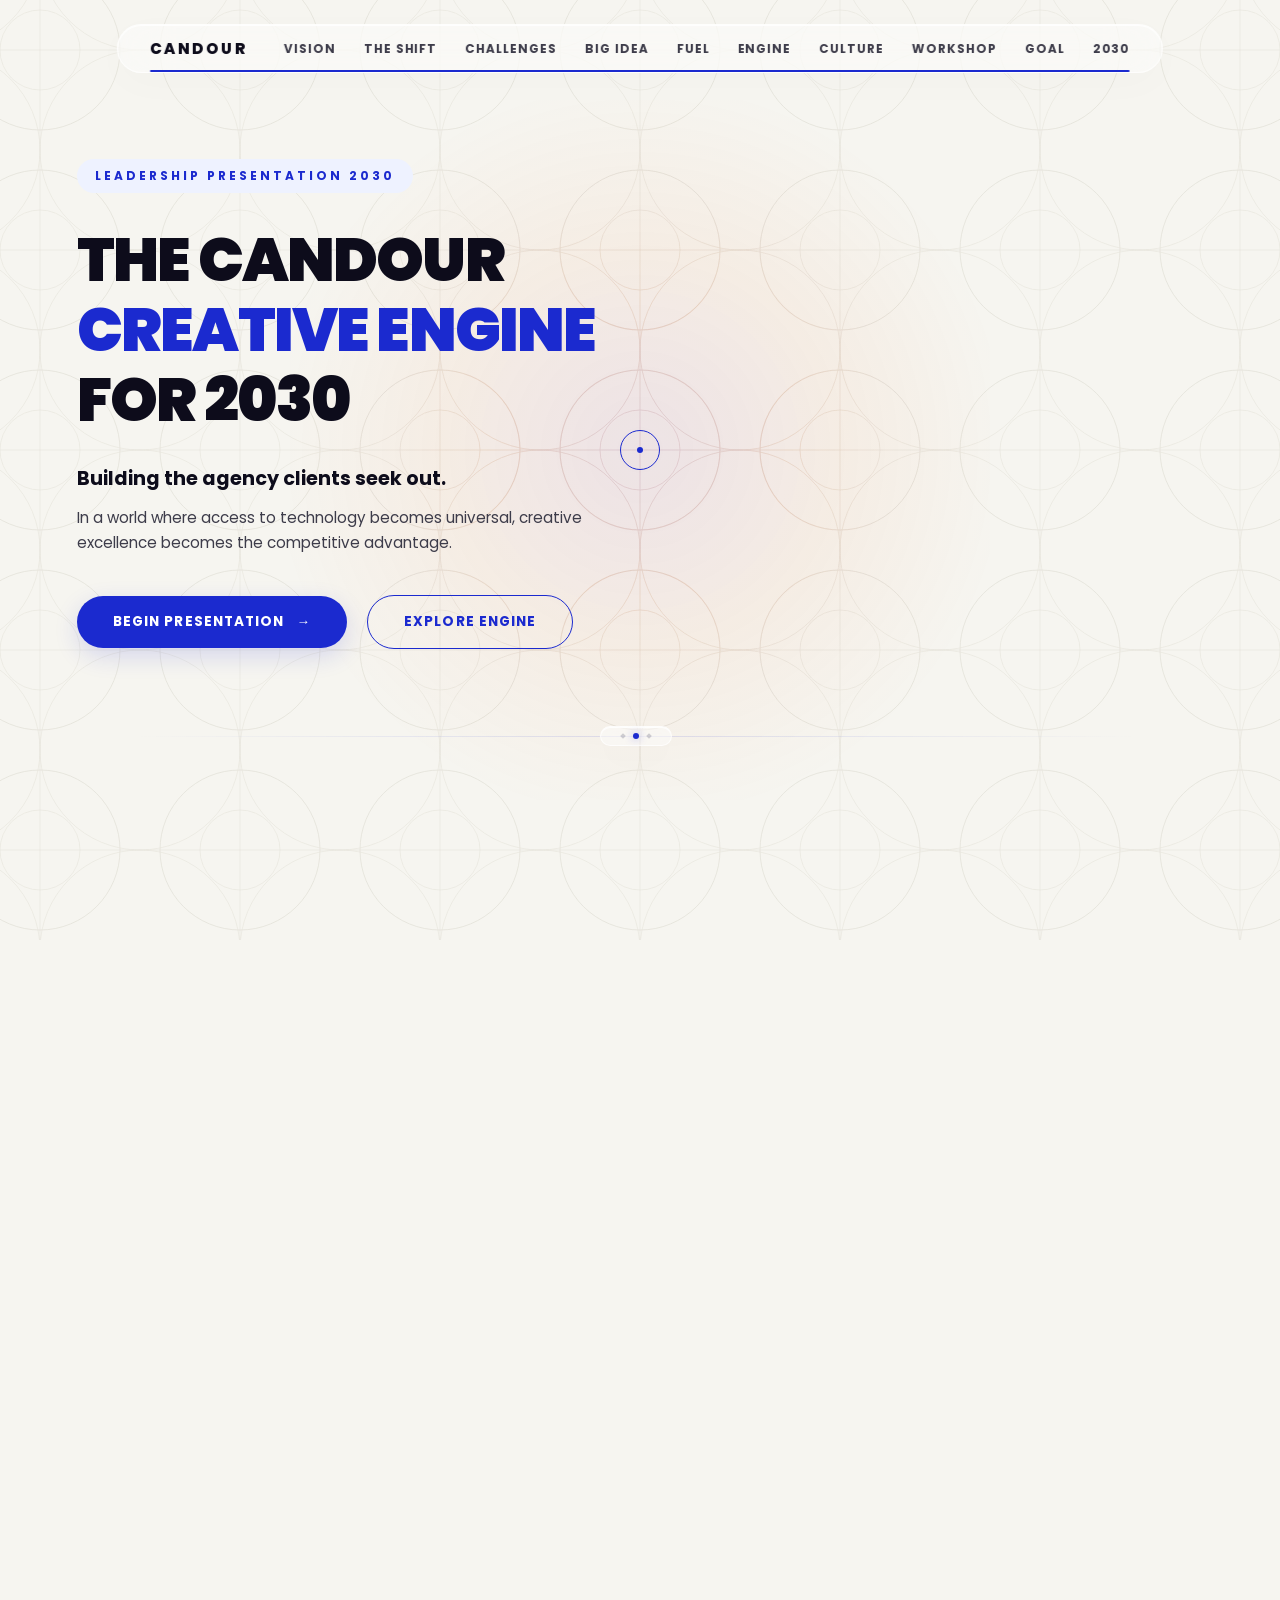
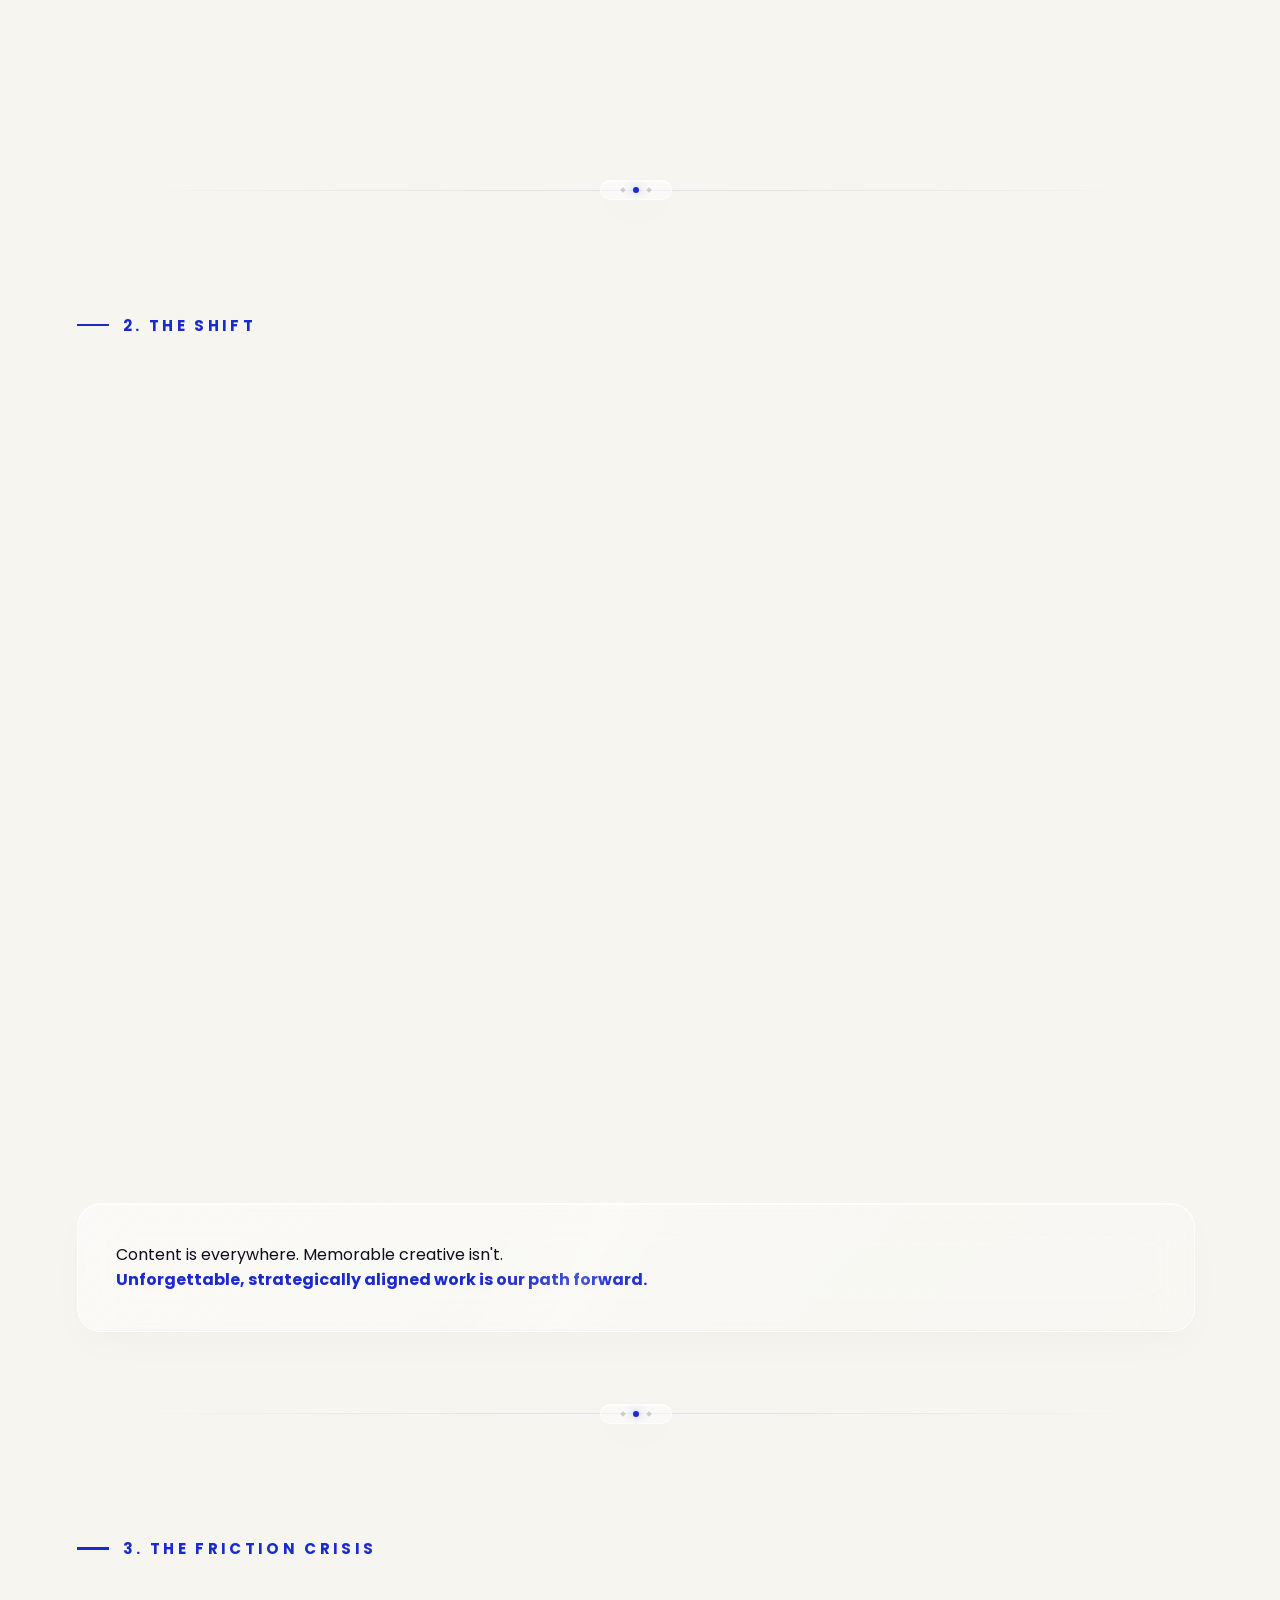
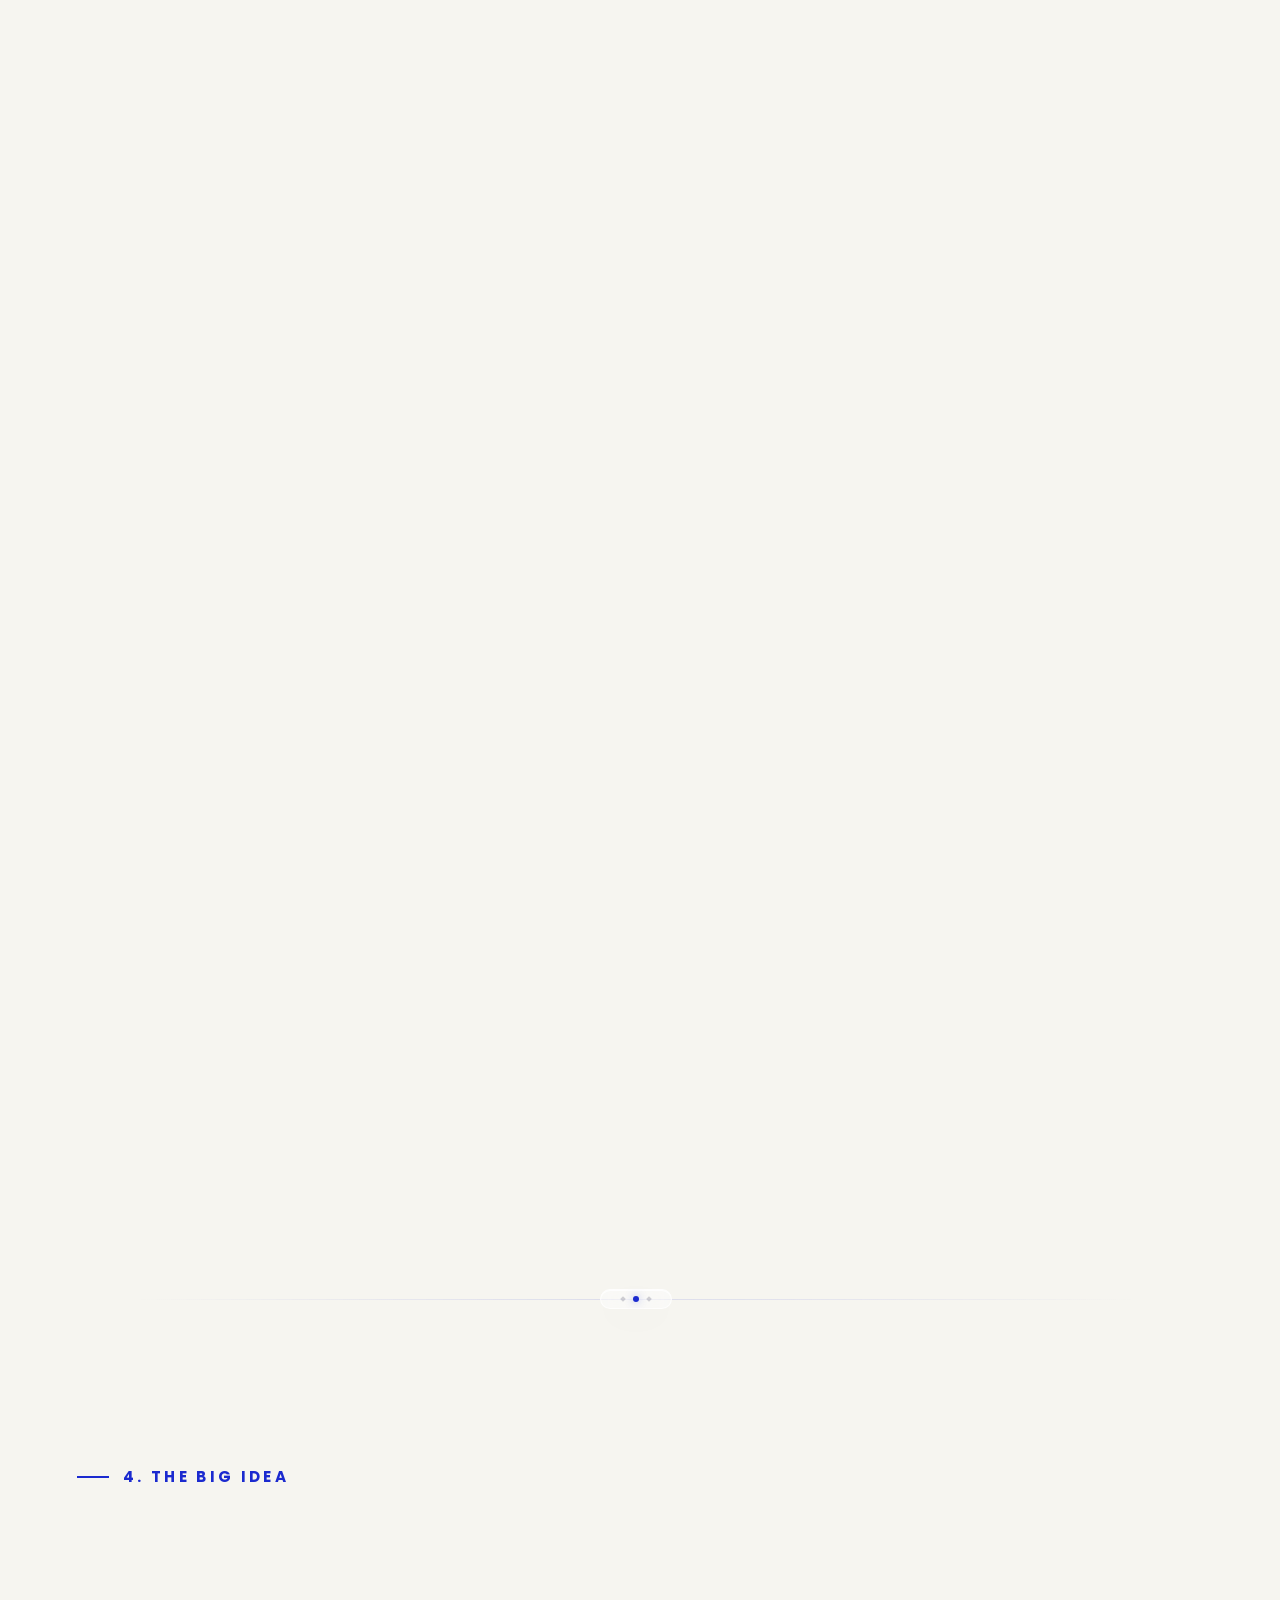
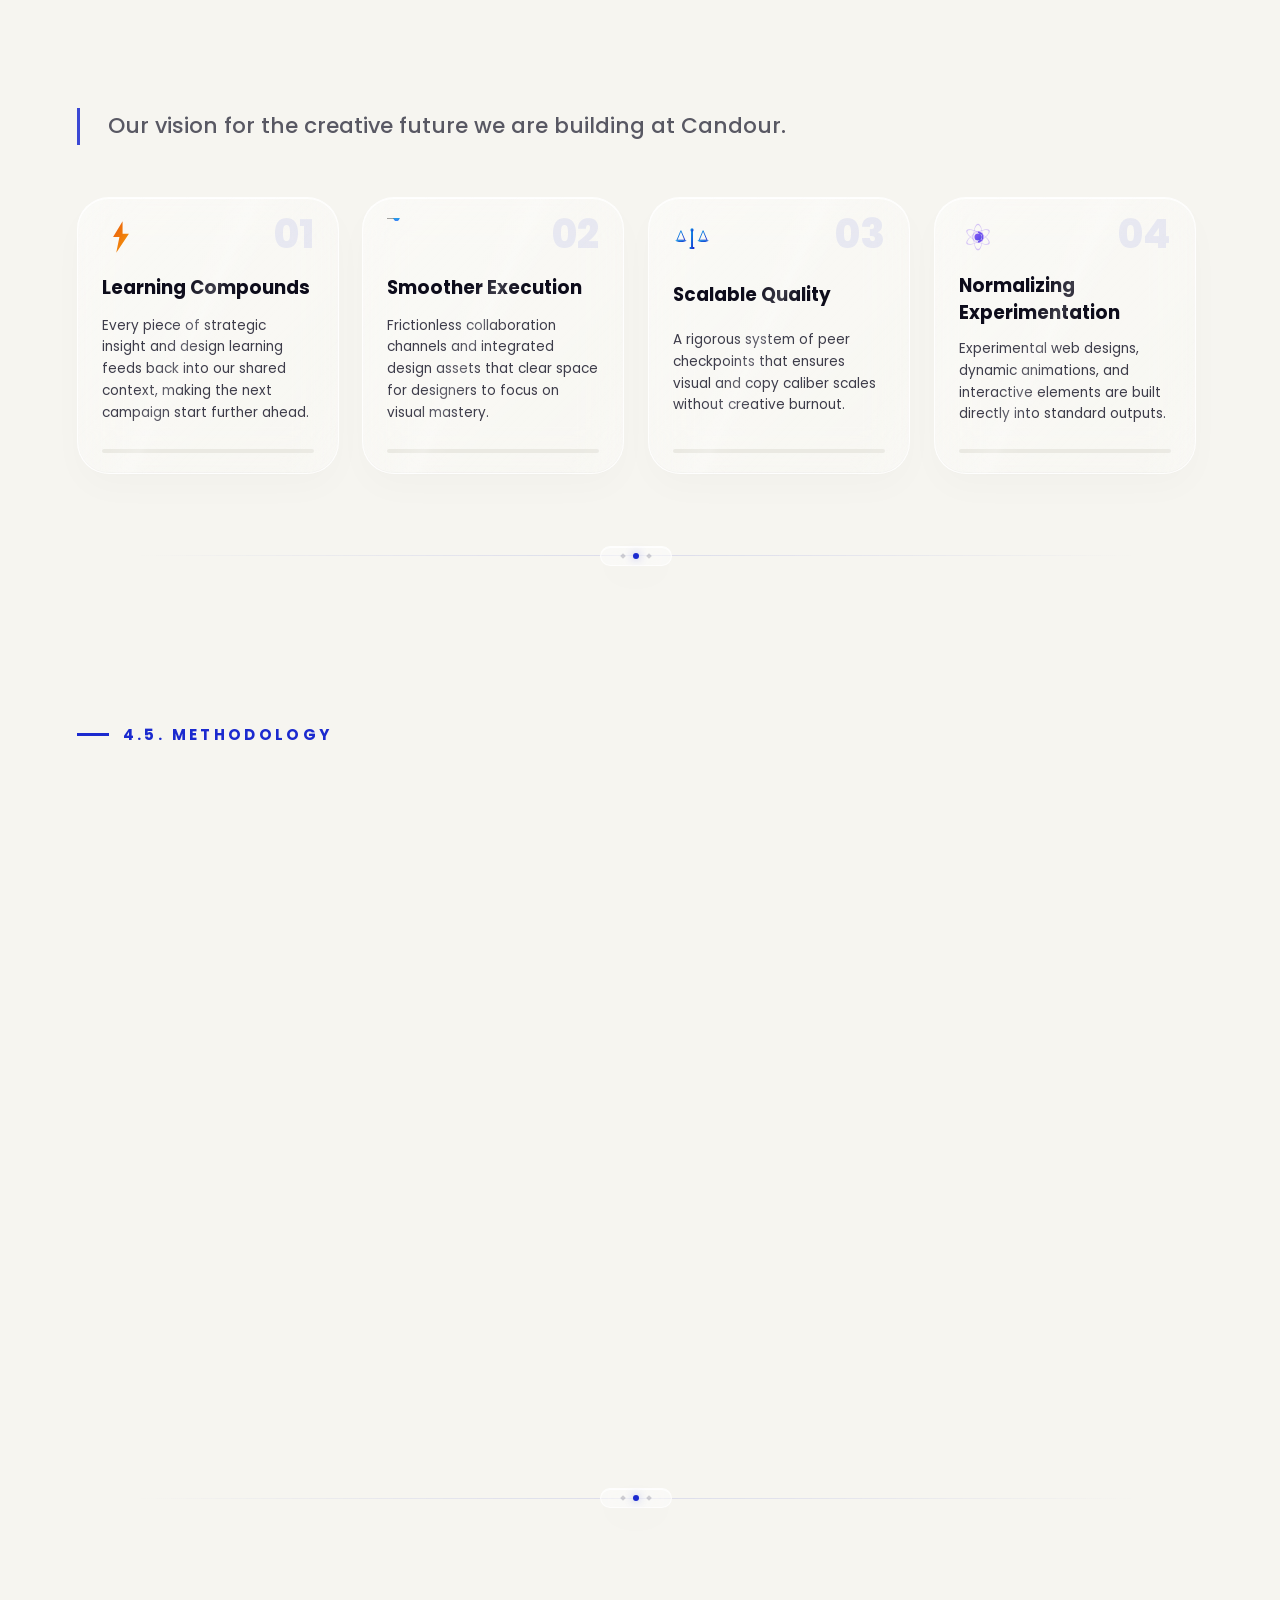
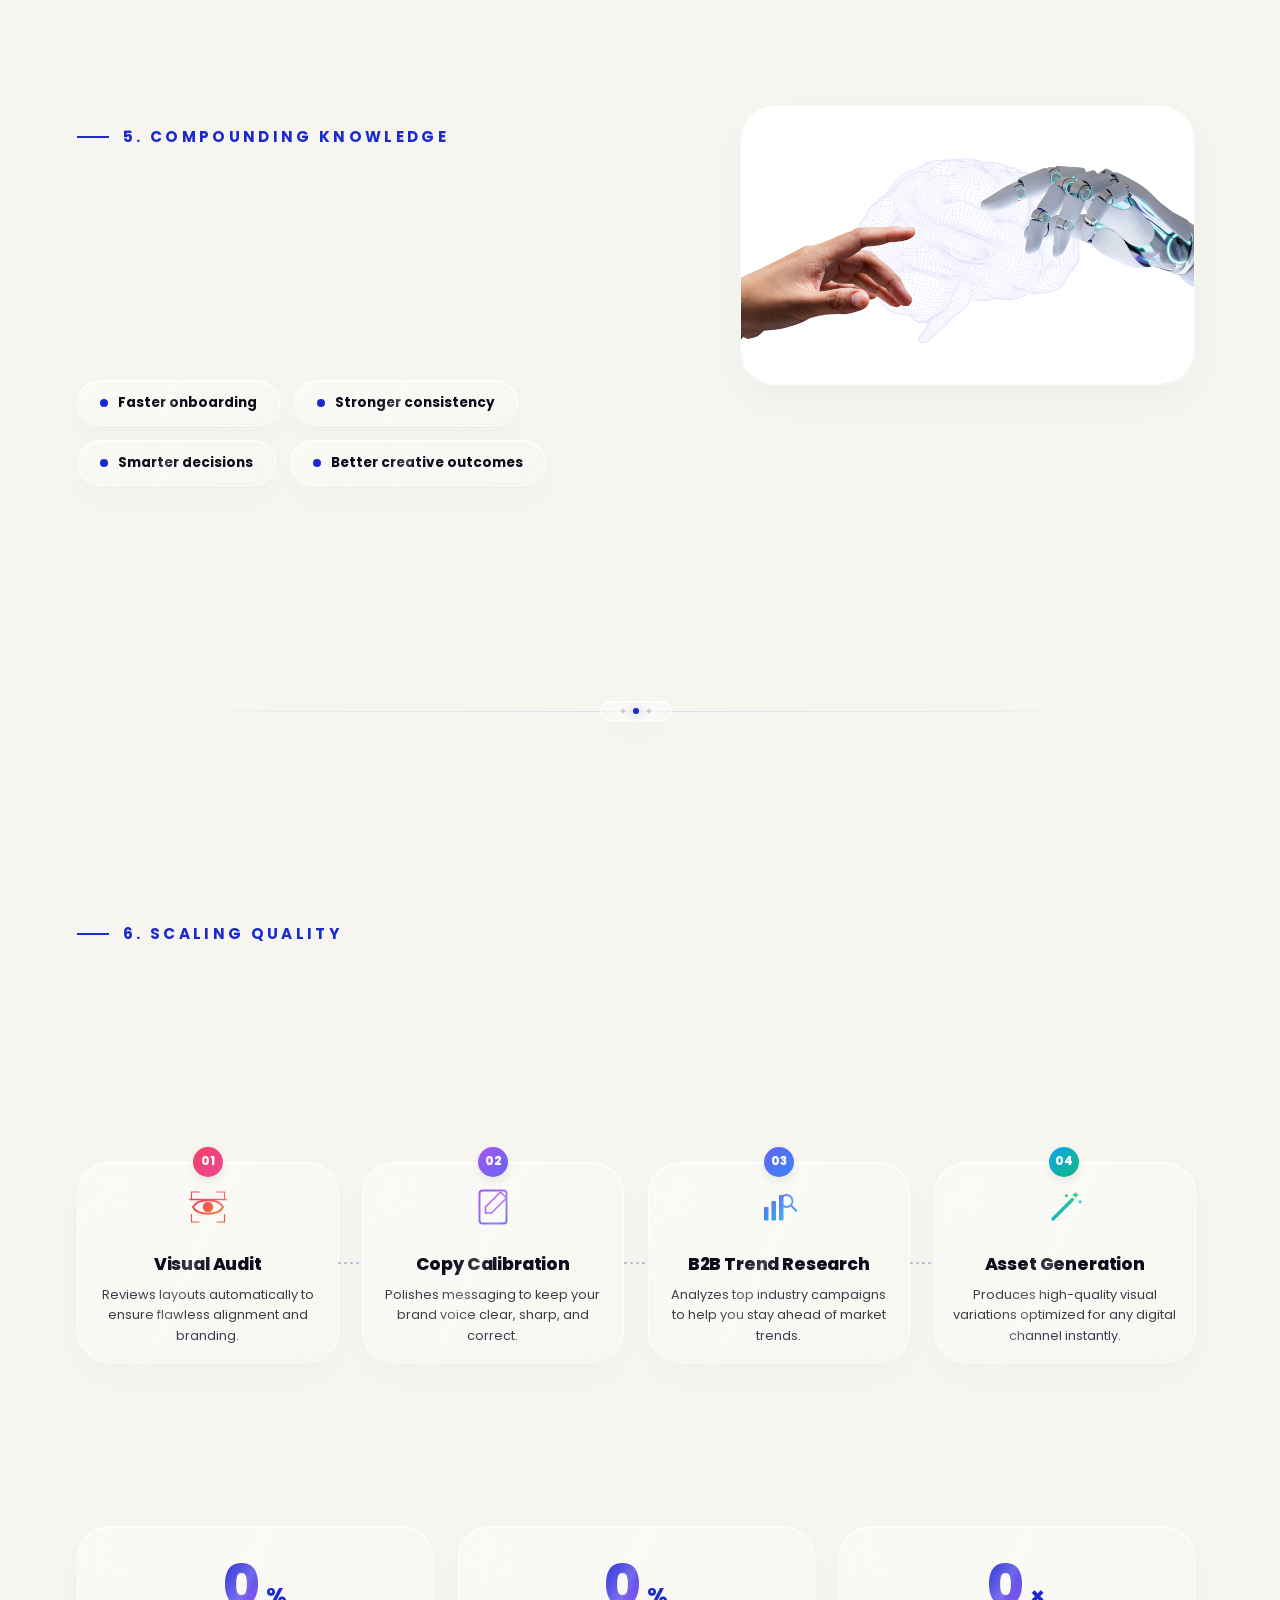
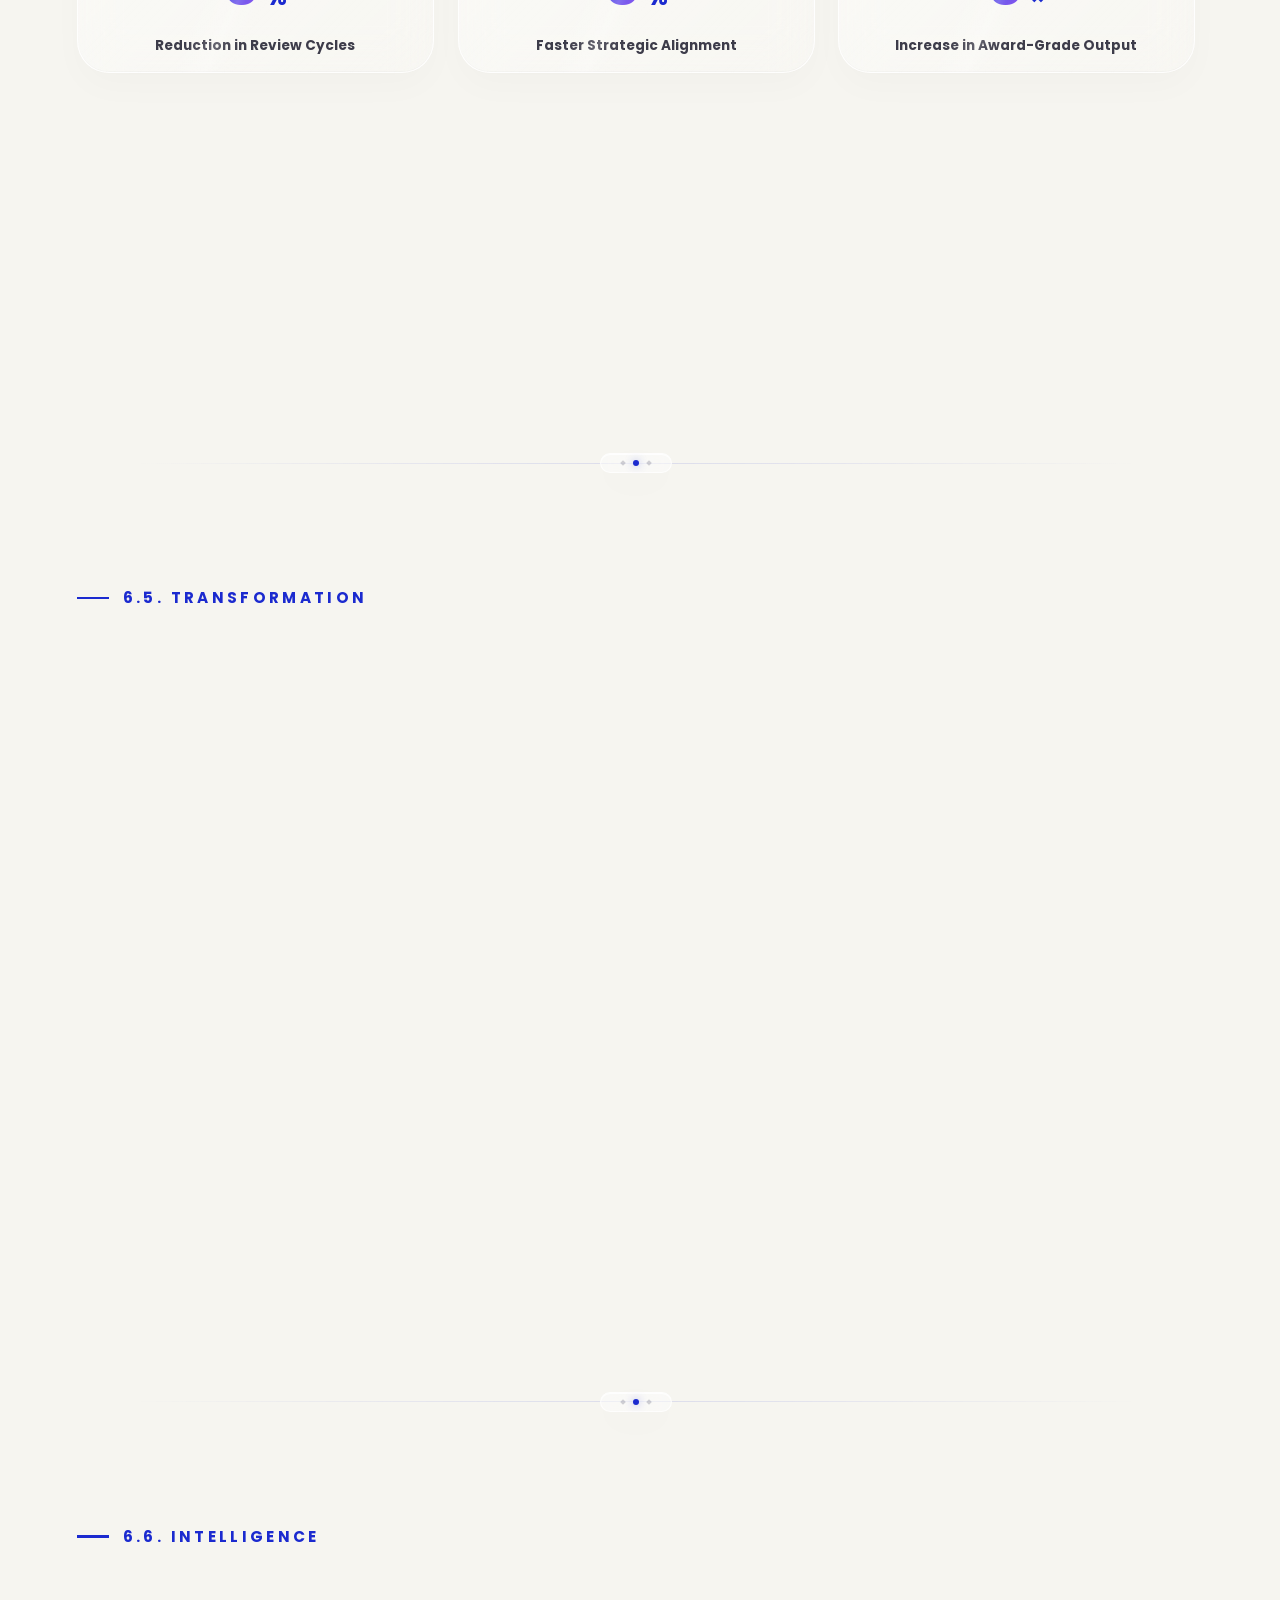
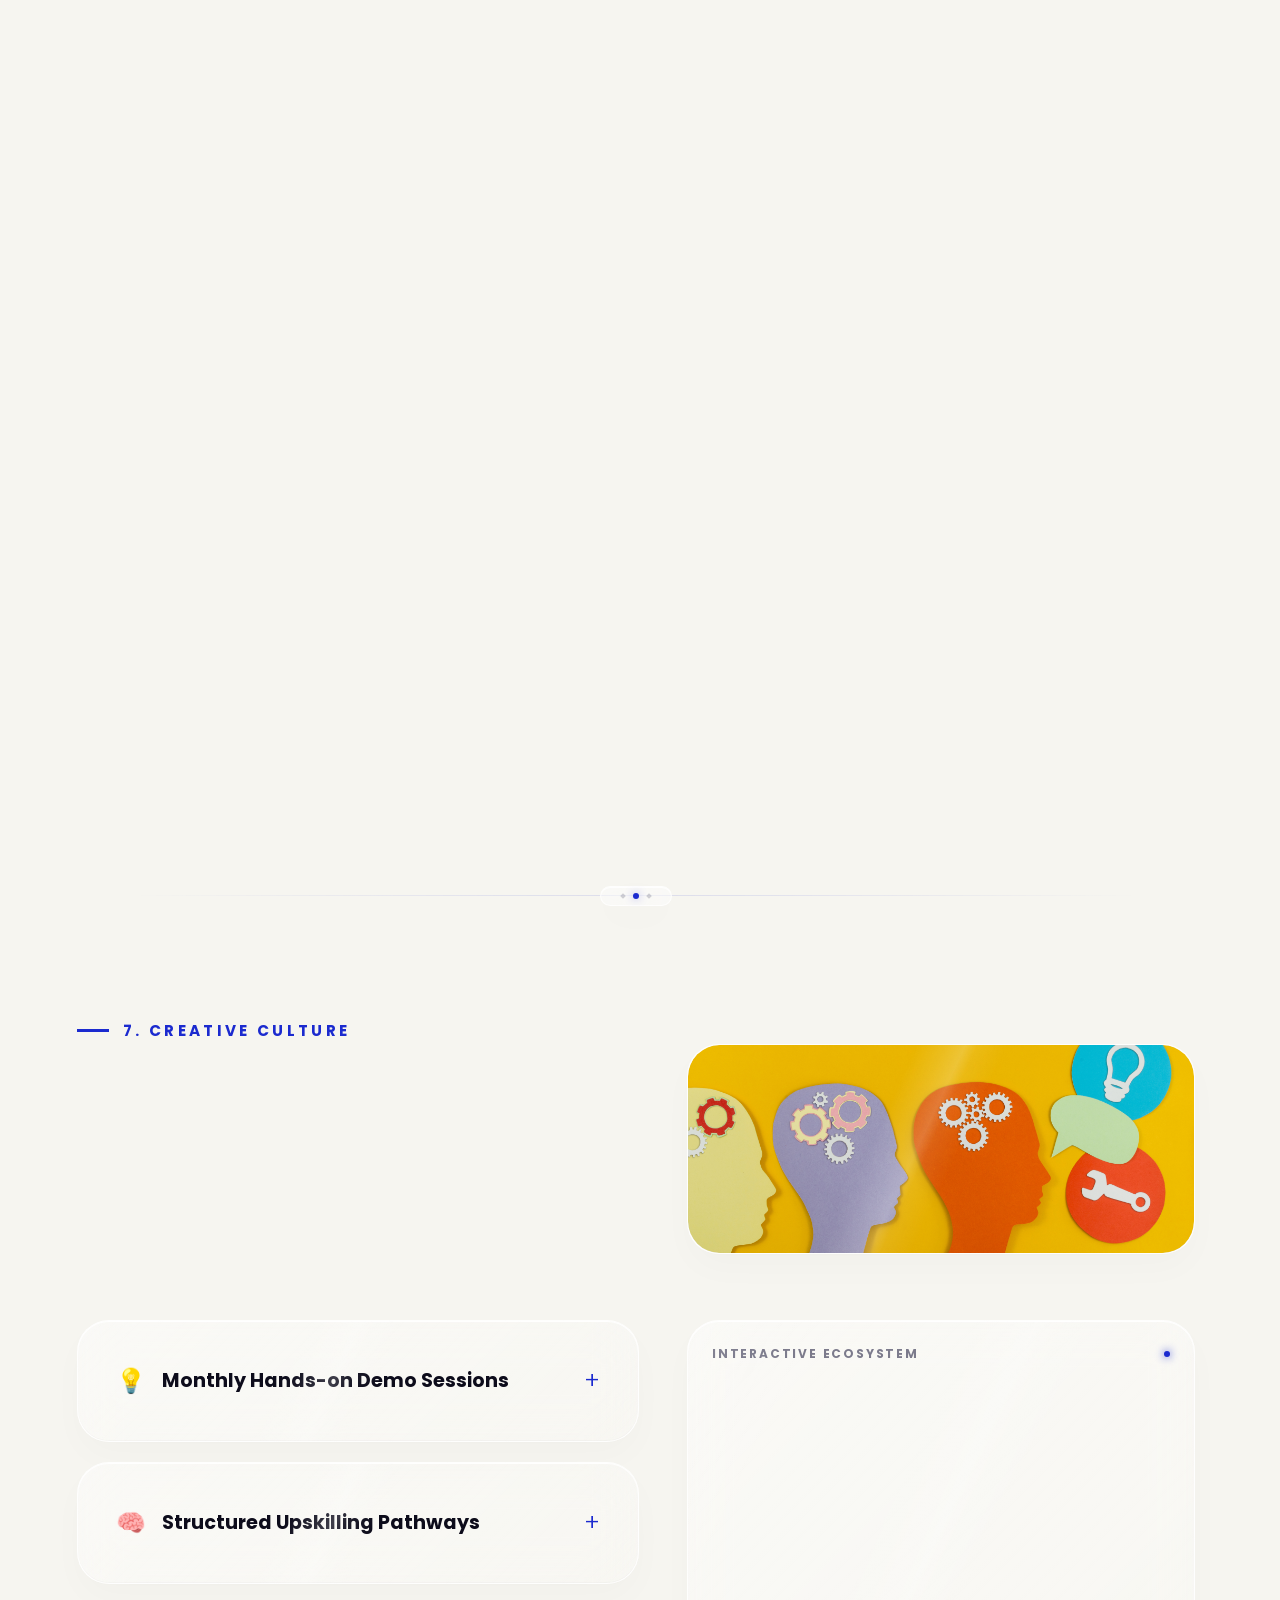
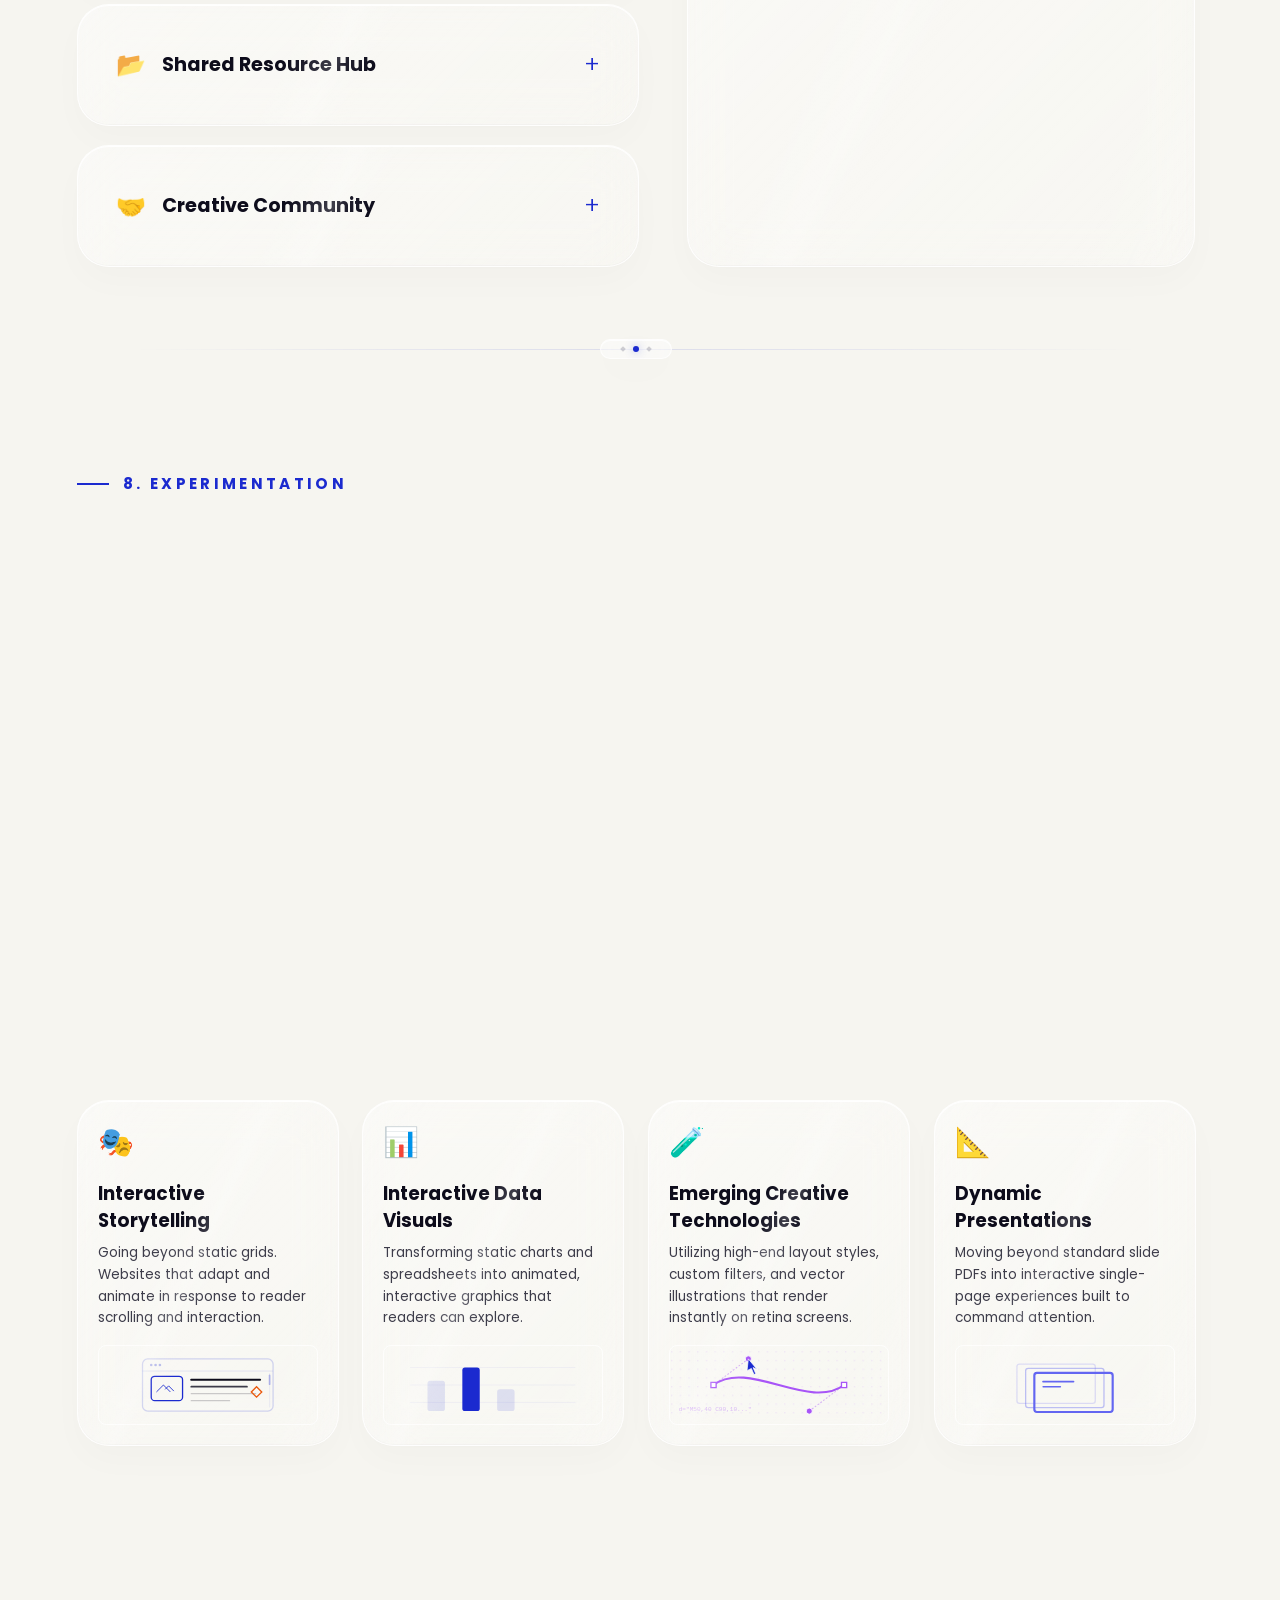
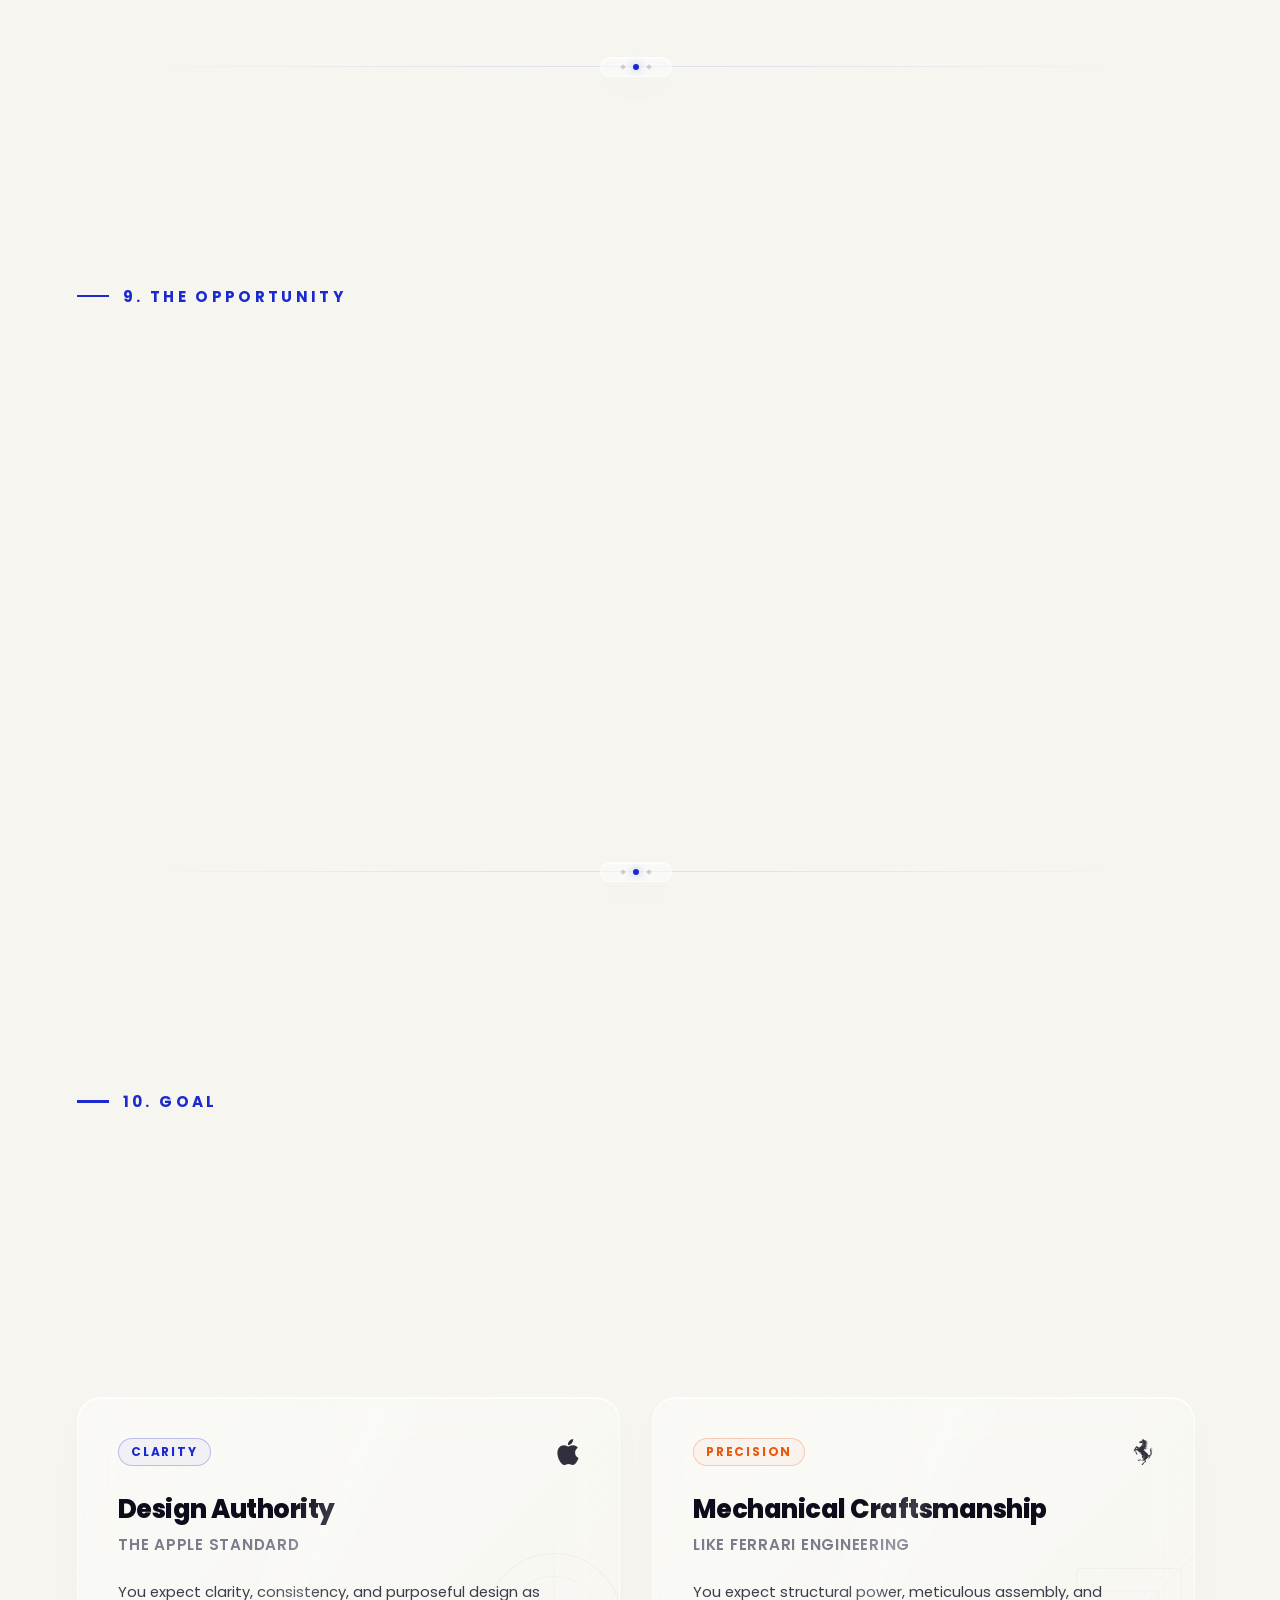
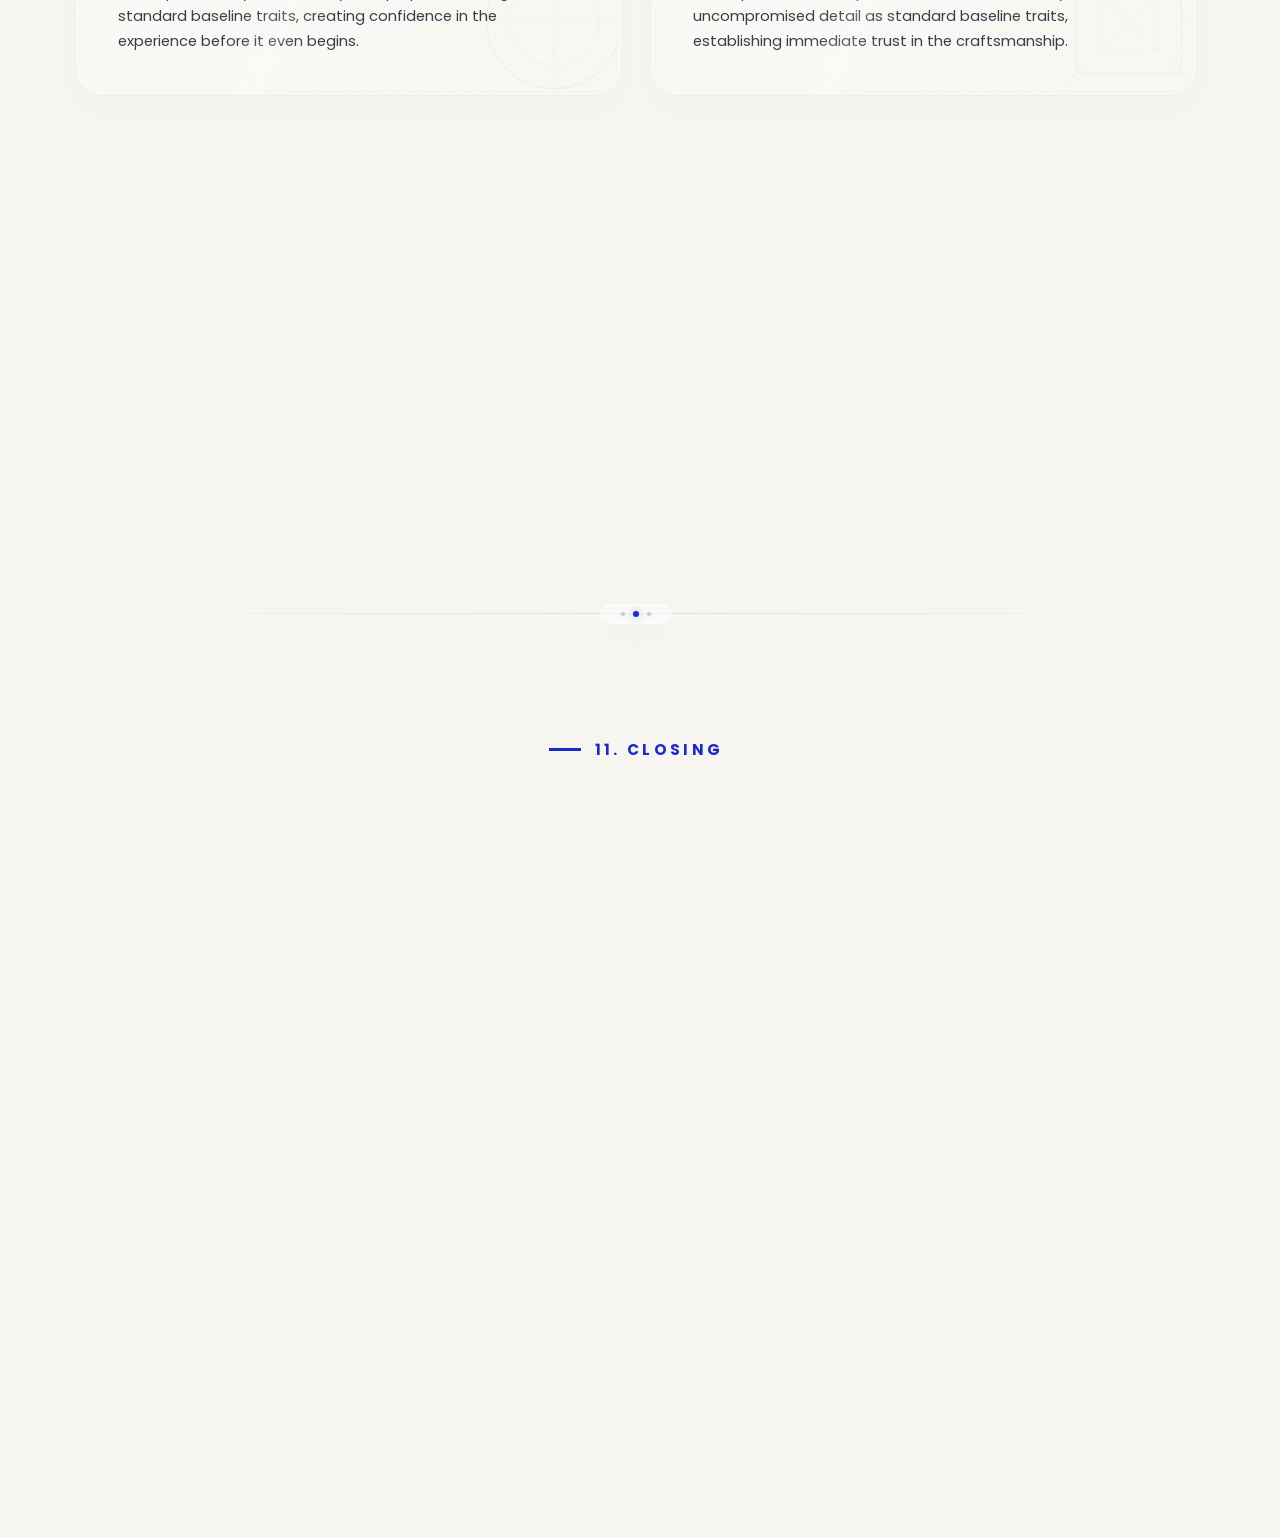
==== commit c0464301: "update presentation assets" ====
--- a/index.html
+++ b/index.html
@@ -45,6 +45,7 @@
         <div class="nav-logo">CANDOUR</div>
         <div class="nav-links">
             <a href="#section-question" class="nav-link" data-section="section-question">Vision</a>
+            <a href="#section-shift" class="nav-link" data-section="section-shift">The Shift</a>
             <a href="#section-challenge" class="nav-link" data-section="section-challenge">Challenges</a>
             <a href="#section-engine" class="nav-link" data-section="section-engine">Big Idea</a>
             <a href="#section-memory" class="nav-link" data-section="section-memory">Fuel</a>
@@ -230,10 +231,186 @@
         </section>
 
 
-        <!-- SECTION 2 — THE CHALLENGE -->
+<section id="section-shift" class="section section-shift">
+            <div class="section-inner">
+                <div class="section-label">2. The Shift</div>
+                <div class="shift-content">
+                    <div class="shift-statement">
+                        <h2 class="section-title reveal-text"
+                            style="font-size: clamp(2rem, 5vw, 3.2rem); font-weight: 800; line-height: 1.15; margin-top: 0.5rem; margin-bottom: 2rem;">
+                            OUR WORK SPEAKS FOR US.</h2>
+                    </div>
+
+                    <div class="shift-sequence">
+                        <p class="reveal-text sequence-item">Every campaign.</p>
+                        <p class="reveal-text sequence-item">Every presentation.</p>
+                        <p class="reveal-text sequence-item">Every proposal.</p>
+                    </div>
+
+                    <div class="shift-insight reveal-text"
+                        style="margin-top: 2rem; margin-bottom: 3rem; max-width: 800px;">
+                        <p style="font-size: 1.15rem; line-height: 1.6; color: var(--text-secondary);">Before a
+                            conversation begins, our work has already introduced us.</p>
+                        <p class="accent-text" style="font-size: 1.25rem; font-weight: 700; margin-top: 0.5rem;">
+                            Creative quality is not a design conversation. It's a business conversation.</p>
+                    </div>
+
+                    <!-- Horizontal Slider with Arrow buttons -->
+                    <div class="slider-outer-wrapper reveal-text">
+                        <div class="slider-wrapper" id="social-slider">
+                            <div class="slider-track">
+
+                                <!-- Card 1 (Every campaign) -->
+                                <div class="glass-card card-horizontal slider-card">
+                                    <div class="glass-shine"></div>
+                                    <div class="card-text-block">
+                                        <div class="event-badge">Campaigns</div>
+                                        <h3>Every Campaign</h3>
+                                        <p style="margin-bottom: 1rem;">Establishing default quality in all outward
+                                            marketing campaigns. Setting the standard for creative and visual
+                                            performance across the market.</p>
+                                        <div class="deliverables-container" style="margin-top: 0.25rem; width: 100%;">
+                                            <h4
+                                                style="font-size: 0.65rem; text-transform: uppercase; letter-spacing: 0.1em; color: var(--accent-primary); margin-bottom: 0.5rem; font-weight: 700;">
+                                                Key Deliverables</h4>
+                                            <div style="display: flex; flex-wrap: wrap; gap: 6px;">
+                                                <span class="deliverable-tag"
+                                                    style="font-size: 0.7rem; font-weight: 700; padding: 4px 10px; border-radius: 6px; background: rgba(27, 42, 207, 0.06); color: var(--accent-primary); border: 1px solid rgba(27, 42, 207, 0.15); letter-spacing: 0.02em; text-transform: uppercase;">Social
+                                                    Toolkits</span>
+                                                <span class="deliverable-tag"
+                                                    style="font-size: 0.7rem; font-weight: 700; padding: 4px 10px; border-radius: 6px; background: rgba(27, 42, 207, 0.06); color: var(--accent-primary); border: 1px solid rgba(27, 42, 207, 0.15); letter-spacing: 0.02em; text-transform: uppercase;">Display
+                                                    Creative</span>
+                                                <span class="deliverable-tag"
+                                                    style="font-size: 0.7rem; font-weight: 700; padding: 4px 10px; border-radius: 6px; background: rgba(27, 42, 207, 0.06); color: var(--accent-primary); border: 1px solid rgba(27, 42, 207, 0.15); letter-spacing: 0.02em; text-transform: uppercase;">Brand
+                                                    Systems</span>
+                                            </div>
+                                        </div>
+                                    </div>
+                                    <div class="card-banner-block">
+                                        <div class="media-container">
+                                            <img src="assets/shift-1.jpg" onload="this.classList.add('loaded')"
+                                                onerror="this.style.display='none'">
+                                            <div class="banner-logo">
+                                                <span class="logo-ff">Candour</span>
+                                                <span class="logo-signal">⚡</span>
+                                            </div>
+                                            <div class="banner-ribbon">CAMPAIGNS</div>
+                                        </div>
+                                    </div>
+                                </div>
+
+                                <!-- Card 2 (Every presentation) -->
+                                <div class="glass-card card-horizontal slider-card">
+                                    <div class="glass-shine"></div>
+                                    <div class="card-text-block">
+                                        <div class="event-badge">Presentations</div>
+                                        <h3>Every Presentation</h3>
+                                        <p style="margin-bottom: 1rem;">Dynamic, responsive slides designed to command
+                                            attention and present strategic ideas with flawless typographical and motion
+                                            execution.</p>
+                                        <div class="deliverables-container" style="margin-top: 0.25rem; width: 100%;">
+                                            <h4
+                                                style="font-size: 0.65rem; text-transform: uppercase; letter-spacing: 0.1em; color: var(--accent-primary); margin-bottom: 0.5rem; font-weight: 700;">
+                                                Key Deliverables</h4>
+                                            <div style="display: flex; flex-wrap: wrap; gap: 6px;">
+                                                <span class="deliverable-tag"
+                                                    style="font-size: 0.7rem; font-weight: 700; padding: 4px 10px; border-radius: 6px; background: rgba(27, 42, 207, 0.06); color: var(--accent-primary); border: 1px solid rgba(27, 42, 207, 0.15); letter-spacing: 0.02em; text-transform: uppercase;">Keynote
+                                                    Decks</span>
+                                                <span class="deliverable-tag"
+                                                    style="font-size: 0.7rem; font-weight: 700; padding: 4px 10px; border-radius: 6px; background: rgba(27, 42, 207, 0.06); color: var(--accent-primary); border: 1px solid rgba(27, 42, 207, 0.15); letter-spacing: 0.02em; text-transform: uppercase;">Motion
+                                                    Templates</span>
+                                                <span class="deliverable-tag"
+                                                    style="font-size: 0.7rem; font-weight: 700; padding: 4px 10px; border-radius: 6px; background: rgba(27, 42, 207, 0.06); color: var(--accent-primary); border: 1px solid rgba(27, 42, 207, 0.15); letter-spacing: 0.02em; text-transform: uppercase;">Interactive
+                                                    Demos</span>
+                                            </div>
+                                        </div>
+                                    </div>
+                                    <div class="card-banner-block">
+                                        <div class="media-container">
+                                            <img src="assets/shift-2.jpg" onload="this.classList.add('loaded')"
+                                                onerror="this.style.display='none'">
+                                            <div class="banner-logo">
+                                                <span class="logo-ff">Candour</span>
+                                                <span class="logo-signal">💡</span>
+                                            </div>
+                                            <div class="banner-ribbon">PRESENTATIONS</div>
+                                        </div>
+                                    </div>
+                                </div>
+
+                                <!-- Card 3 (Every proposal) -->
+                                <div class="glass-card card-horizontal slider-card">
+                                    <div class="glass-shine"></div>
+                                    <div class="card-text-block">
+                                        <div class="event-badge">Proposals</div>
+                                        <h3>Every Proposal</h3>
+                                        <p style="margin-bottom: 1rem;">Translating business objectives into distinctive
+                                            creative solutions that establish credibility before a single conversation
+                                            starts.</p>
+                                        <div class="deliverables-container" style="margin-top: 0.25rem; width: 100%;">
+                                            <h4
+                                                style="font-size: 0.65rem; text-transform: uppercase; letter-spacing: 0.1em; color: var(--accent-primary); margin-bottom: 0.5rem; font-weight: 700;">
+                                                Key Deliverables</h4>
+                                            <div style="display: flex; flex-wrap: wrap; gap: 6px;">
+                                                <span class="deliverable-tag"
+                                                    style="font-size: 0.7rem; font-weight: 700; padding: 4px 10px; border-radius: 6px; background: rgba(27, 42, 207, 0.06); color: var(--accent-primary); border: 1px solid rgba(27, 42, 207, 0.15); letter-spacing: 0.02em; text-transform: uppercase;">RFP
+                                                    Responses</span>
+                                                <span class="deliverable-tag"
+                                                    style="font-size: 0.7rem; font-weight: 700; padding: 4px 10px; border-radius: 6px; background: rgba(27, 42, 207, 0.06); color: var(--accent-primary); border: 1px solid rgba(27, 42, 207, 0.15); letter-spacing: 0.02em; text-transform: uppercase;">Credential
+                                                    Decks</span>
+                                                <span class="deliverable-tag"
+                                                    style="font-size: 0.7rem; font-weight: 700; padding: 4px 10px; border-radius: 6px; background: rgba(27, 42, 207, 0.06); color: var(--accent-primary); border: 1px solid rgba(27, 42, 207, 0.15); letter-spacing: 0.02em; text-transform: uppercase;">Digital
+                                                    Showcases</span>
+                                            </div>
+                                        </div>
+                                    </div>
+                                    <div class="card-banner-block">
+                                        <div class="media-container">
+                                            <img src="assets/shift-3.jpg" onload="this.classList.add('loaded')"
+                                                onerror="this.style.display='none'">
+                                            <div class="banner-logo">
+                                                <span class="logo-ff">Candour</span>
+                                                <span class="logo-signal">📈</span>
+                                            </div>
+                                            <div class="banner-ribbon">PROPOSALS</div>
+                                        </div>
+                                    </div>
+                                </div>
+
+                            </div>
+                        </div>
+
+                        <!-- Slider controls -->
+                        <div class="slider-controls">
+                            <button class="slider-arrow-btn" id="slide-prev">←</button>
+                            <button class="slider-arrow-btn" id="slide-next">→</button>
+                        </div>
+                    </div>
+
+                    <div class="shift-closing" style="margin-top: 3rem;">
+                        <div class="glass-card shift-card" style="border-radius: 24px;">
+                            <div class="glass-shine"></div>
+                            <p>Content is everywhere. Memorable creative isn't.</p>
+                            <p class="accent-text"><strong>Unforgettable, strategically aligned work is our path
+                                    forward.</strong></p>
+                        </div>
+                    </div>
+                </div>
+                <!-- Section Divider -->
+                <div class="section-divider">
+                    <div class="divider-badge">
+                        <span class="divider-diamond"></span>
+                        <span class="divider-dot"></span>
+                        <span class="divider-diamond"></span>
+                    </div>
+                </div>
+            </div>
+        </section>
+
+        <!-- SECTION 4 — THE CHALLENGE -->
         <section id="section-challenge" class="section section-challenge">
             <div class="section-inner">
-                <div class="section-label">2. The Friction Crisis</div>
+                <div class="section-label">3. The Friction Crisis</div>
                 <h2 class="section-title reveal-text">THE CHALLENGE</h2>
 
                 <div class="challenge-intro reveal-text" style="margin-bottom: 2.5rem; max-width: 800px;">
@@ -773,10 +950,10 @@
             </div>
         </section>
 
-        <!-- SECTION 4 — THE BIG IDEA -->
+        <!-- SECTION 5 — THE BIG IDEA -->
         <section id="section-engine" class="section section-engine">
             <div class="section-inner">
-                <div class="section-label">3. The Big Idea</div>
+                <div class="section-label">4. The Big Idea</div>
                 <div class="engine-reveal" style="max-width: 900px; margin-bottom: 5rem;">
                     <h2 class="engine-statement reveal-text"
                         style="font-size: clamp(2.2rem, 5.5vw, 3.8rem); font-weight: 800; color: var(--text-primary); line-height: 1.15; margin-bottom: 2.5rem; letter-spacing: -0.03em;">
@@ -967,7 +1144,7 @@
         <!-- SECTION 6 — WORK SMARTER (NEW VIDEO SECTION) -->
         <section id="section-smarter" class="section section-smarter">
             <div class="section-inner">
-                <div class="section-label">3.5. Methodology</div>
+                <div class="section-label">4.5. Methodology</div>
                 <h2 class="section-title reveal-text"
                     style="text-align: center; margin-top: 0.5rem; margin-bottom: 1.5rem;">WORK SMARTER, NOT HARDER.
                 </h2>
@@ -1028,13 +1205,13 @@
             </div>
         </section>
 
-        <!-- SECTION 3 — FUEL (CREATIVE MEMORY) -->
+        <!-- SECTION 7 — FUEL (CREATIVE MEMORY) -->
         <section id="section-memory" class="section section-memory">
             <div class="section-inner">
                 <div class="layout-split">
                     <!-- Left Column: Typography -->
                     <div class="memory-text-content">
-                        <div class="section-label">3. Compounding Knowledge</div>
+                        <div class="section-label">5. Compounding Knowledge</div>
                         <h2 class="section-title reveal-text">THE FUEL</h2>
 
                         <div class="memory-intro">
@@ -1100,10 +1277,10 @@
             </div>
         </section>
 
-        <!-- SECTION 4 — ENGINE -->
+        <!-- SECTION 8 — ENGINE -->
         <section id="section-scaling" class="section section-scaling">
             <div class="section-inner">
-                <div class="section-label">4. Scaling Quality</div>
+                <div class="section-label">6. Scaling Quality</div>
                 <h2 class="section-title reveal-text">THE ENGINE</h2>
 
                 <div class="scaling-content" style="max-width: 850px; margin-bottom: 3rem;">
@@ -1304,10 +1481,125 @@
             </div>
         </section>
 
-        <!-- SECTION 5 — HUMAN INTELLIGENCE (NEW COMPARISON TABLE SECTION) -->
+<section id="section-generation-shift" class="section section-generation-shift">
+            <div class="section-inner">
+                <div class="section-label">6.5. Transformation</div>
+
+                <div class="transformation-header">
+                    <h2 class="section-title reveal-text">
+                        <span>GENERATION</span>
+                        <span class="accent-text">SHIFT</span>
+                    </h2>
+                    <p class="section-subtitle reveal-text">
+                        A facelift improves <strong>what</strong> we create. A generation shift improves
+                        <strong>how</strong> we create.<br><strong>The Creative Engine</strong> enables both.
+                    </p>
+                </div>
+
+                <div class="examples-grid reveal-text">
+                    <!-- Example 1: Design Facelift -->
+                    <div class="glass-card example-frame expandable-card" data-card="facelift">
+                        <div class="glass-shine"></div>
+                        <div class="card-visible-content">
+                            <div class="media-container">
+                                <img src="assets/shift-example-1.jpg" onload="this.classList.add('loaded')"
+                                    onerror="if(this.src.indexOf('assets/creative_engine.png') === -1) { this.src='assets/creative_engine.png'; } else { this.style.display='none'; }">
+                                <div class="image-placeholder fallback-placeholder">
+                                    <span class="placeholder-icon">📐</span>
+                                    <span class="placeholder-label">Facelift Preview</span>
+                                </div>
+                            </div>
+                            <div class="example-text">
+                                <div class="title-row">
+                                    <h3>Design Facelift</h3>
+                                    <span class="expand-indicator">Compare Details <span>↗</span></span>
+                                </div>
+                                <p class="description">Visual cleanup, modern fonts, clean alignment, and refined color
+                                    balance. Polishing the outer presentation wrapper.</p>
+                            </div>
+                        </div>
+
+                        <!-- Expanded Content -->
+                        <div class="expanded-comparison">
+                            <div class="comparison-grid">
+                                <div class="comparison-item">
+                                    <div class="comparison-media">
+                                        <img src="assets/facelift-before.jpg" onload="this.classList.add('loaded')"
+                                            onerror="if(this.src.indexOf('assets/creative_studio.png') === -1) { this.src='assets/creative_studio.png'; } else { this.style.display='none'; }">
+                                        <span class="comparison-badge before-badge">Legacy Design</span>
+                                    </div>
+                                </div>
+                                <div class="comparison-item">
+                                    <div class="comparison-media">
+                                        <img src="assets/facelift-after.jpg" onload="this.classList.add('loaded')"
+                                            onerror="if(this.src.indexOf('assets/creative_engine.png') === -1) { this.src='assets/creative_engine.png'; } else { this.style.display='none'; }">
+                                        <span class="comparison-badge after-badge">Modernized</span>
+                                    </div>
+                                </div>
+                            </div>
+                        </div>
+                    </div>
+
+                    <!-- Example 2: Generation Shift -->
+                    <div class="glass-card example-frame expandable-card" data-card="shift">
+                        <div class="glass-shine"></div>
+                        <div class="card-visible-content">
+                            <div class="media-container">
+                                <img src="assets/shift-example-2.jpg" onload="this.classList.add('loaded')"
+                                    onerror="if(this.src.indexOf('assets/digital_network.png') === -1) { this.src='assets/digital_network.png'; } else { this.style.display='none'; }">
+                                <div class="image-placeholder fallback-placeholder">
+                                    <span class="placeholder-icon">⚙️</span>
+                                    <span class="placeholder-label">Generation Shift Preview</span>
+                                </div>
+                            </div>
+                            <div class="example-text">
+                                <div class="title-row">
+                                    <h3>Generation Shift</h3>
+                                    <span class="expand-indicator">Compare Details <span>↗</span></span>
+                                </div>
+                                <p class="description">Interactive frameworks, 3D WebGL layouts, modular asset
+                                    databases, and compound knowledge. Rebuilding the creative workflow structure from
+                                    the core.</p>
+                            </div>
+                        </div>
+
+                        <!-- Expanded Content -->
+                        <div class="expanded-comparison">
+                            <div class="comparison-grid">
+                                <div class="comparison-item">
+                                    <div class="comparison-media">
+                                        <img src="assets/shift-before.jpg" onload="this.classList.add('loaded')"
+                                            onerror="if(this.src.indexOf('assets/digital_network.png') === -1) { this.src='assets/digital_network.png'; } else { this.style.display='none'; }">
+                                        <span class="comparison-badge before-badge">Gen 0</span>
+                                    </div>
+                                </div>
+                                <div class="comparison-item">
+                                    <div class="comparison-media">
+                                        <img src="assets/shift-after.jpg" onload="this.classList.add('loaded')"
+                                            onerror="if(this.src.indexOf('assets/creative_engine.png') === -1) { this.src='assets/creative_engine.png'; } else { this.style.display='none'; }">
+                                        <span class="comparison-badge after-badge">Gen V2</span>
+                                    </div>
+                                </div>
+                            </div>
+                        </div>
+                    </div>
+                </div>
+
+                <!-- Section Divider -->
+                <div class="section-divider">
+                    <div class="divider-badge">
+                        <span class="divider-diamond"></span>
+                        <span class="divider-dot"></span>
+                        <span class="divider-diamond"></span>
+                    </div>
+                </div>
+            </div>
+        </section>
+
+        <!-- SECTION 10 — HUMAN INTELLIGENCE (NEW COMPARISON TABLE SECTION) -->
         <section id="section-human-intelligence" class="section section-human-intelligence">
             <div class="section-inner">
-                <div class="section-label">5. Intelligence</div>
+                <div class="section-label">6.6. Intelligence</div>
 
                 <div class="intelligence-header">
                     <h2 class="section-title reveal-text">
@@ -1485,13 +1777,13 @@
             </div>
         </section>
 
-        <!-- SECTION 6 — DRIVER (CULTURE) -->
+        <!-- SECTION 11 — DRIVER (CULTURE) -->
         <section id="section-culture" class="section section-culture">
             <div class="section-inner">
                 <!-- Top Row: Text Copy (left) & Widescreen Studio Image (right) -->
                 <div class="culture-top-row">
                     <div class="culture-text-main">
-                        <div class="section-label">6. Creative Culture</div>
+                        <div class="section-label">7. Creative Culture</div>
                         <h2 class="section-title reveal-text">THE DRIVER</h2>
                         <p class="reveal-text culture-desc"
                             style="font-weight: 700; color: var(--text-primary); margin-bottom: 0.5rem;">Great work is
@@ -1604,10 +1896,10 @@
             </div>
         </section>
 
-        <!-- SECTION 7 — THE WORKSHOP (CANDOUR INNOVATION LAB) -->
+        <!-- SECTION 12 — THE WORKSHOP (CANDOUR INNOVATION LAB) -->
         <section id="section-labs" class="section section-labs">
             <div class="section-inner">
-                <div class="section-label">7. Experimentation</div>
+                <div class="section-label">8. Experimentation</div>
                 <h2 class="section-title reveal-text">THE WORKSHOP: CANDOUR INNOVATION LAB</h2>
 
                 <div class="labs-intro reveal-text" style="max-width: 850px; margin-bottom: 3rem;">
@@ -1829,7 +2121,7 @@
         <!-- SECTION 13 — THE FUTURE IS IN OUR HANDS -->
         <section id="section-demo" class="section section-demo">
             <div class="section-inner">
-                <div class="section-label">8. The Opportunity</div>
+                <div class="section-label">9. The Opportunity</div>
                 <h2 class="section-title reveal-text">THE FUTURE IS IN OUR HANDS</h2>
 
                 <div class="demo-statements" style="max-width: 850px; margin-bottom: 2.5rem;">
@@ -1870,7 +2162,7 @@
         <!-- SECTION 14 — BECOMING THE AGENCY CLIENTS SEEK OUT -->
         <section id="section-destination" class="section section-destination">
             <div class="section-inner">
-                <div class="section-label">9. Goal</div>
+                <div class="section-label">10. Goal</div>
                 <h2 class="section-title reveal-text">BECOMING THE AGENCY CLIENTS SEEK OUT</h2>
 
                 <div class="destination-content" style="max-width: 850px; margin-bottom: 3.5rem;">
@@ -2008,7 +2300,7 @@
         <!-- SECTION 15 — CLOSING -->
         <section id="section-closing" class="section section-closing">
             <div class="section-inner">
-                <div class="section-label">10. Closing</div>
+                <div class="section-label">11. Closing</div>
 
                 <h2 class="closing-title reveal-text">THE CREATIVE ENGINE OF CANDOUR 2030</h2>
 
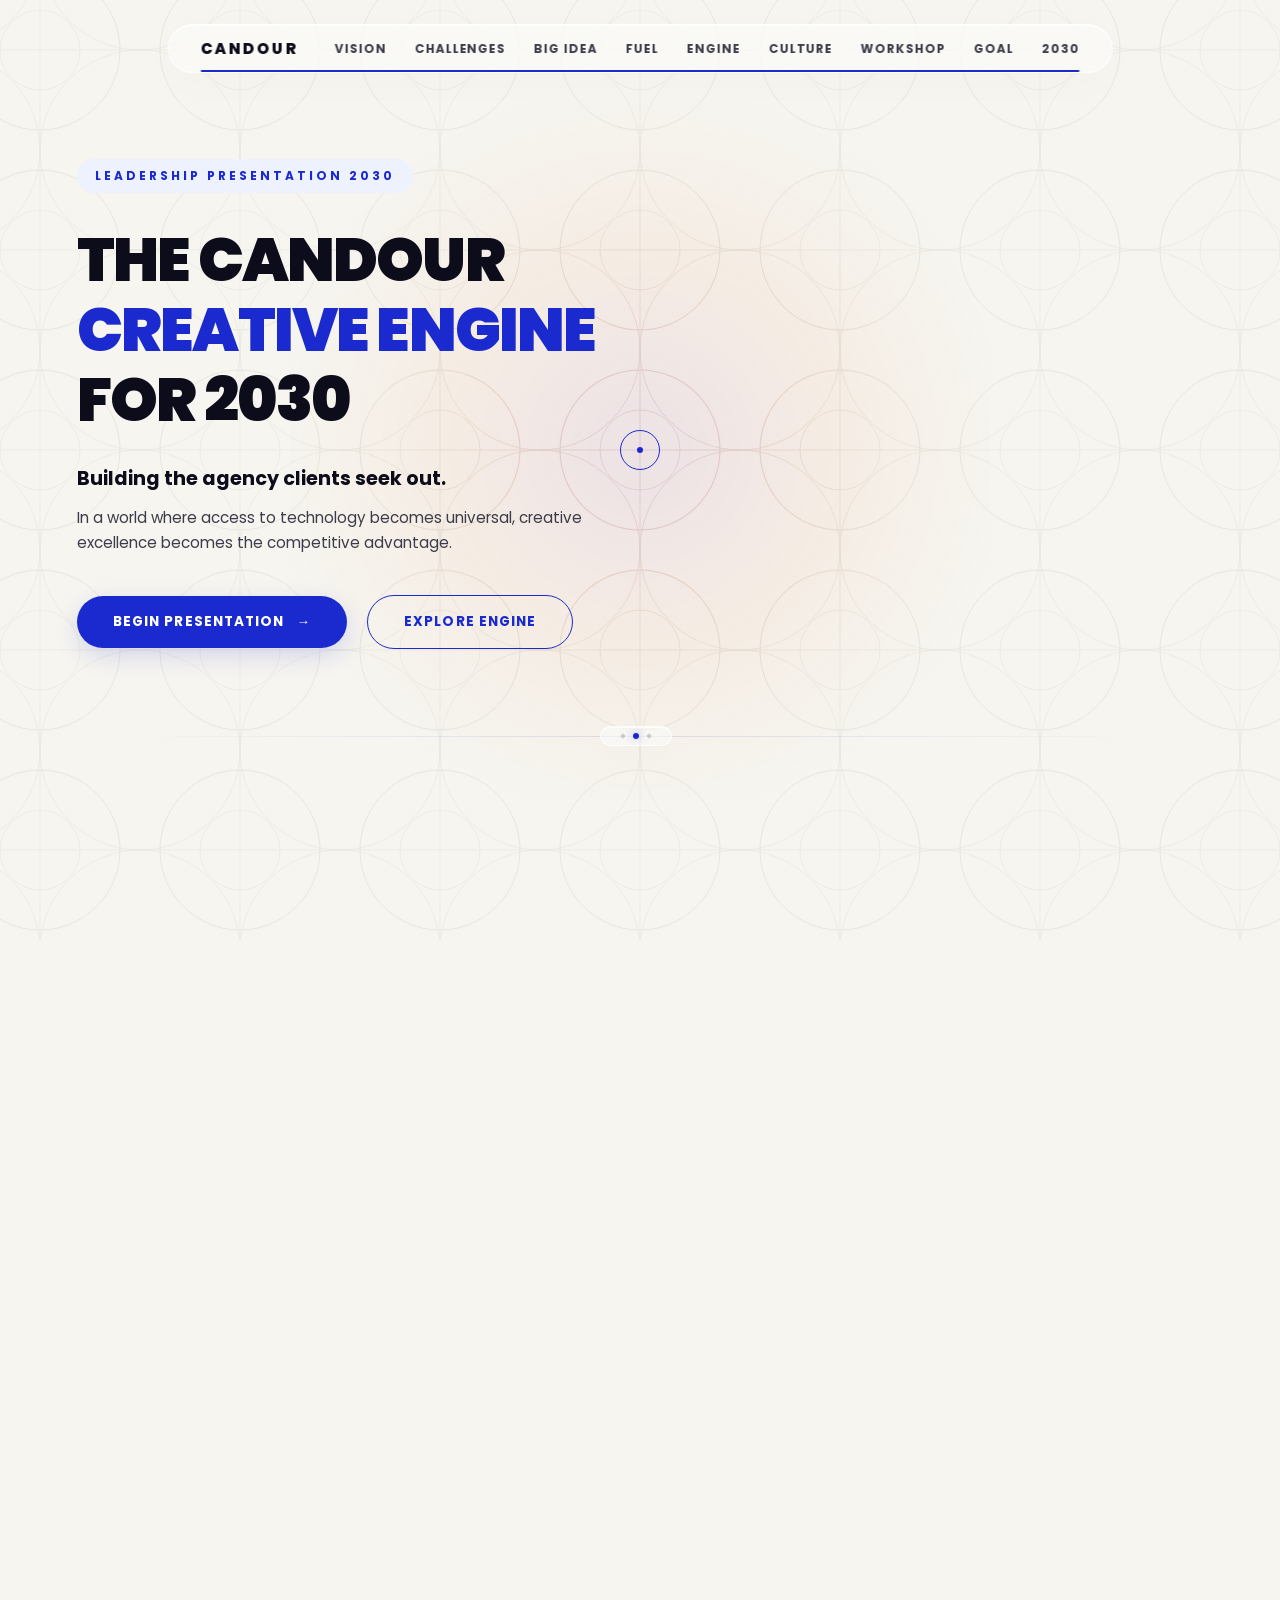
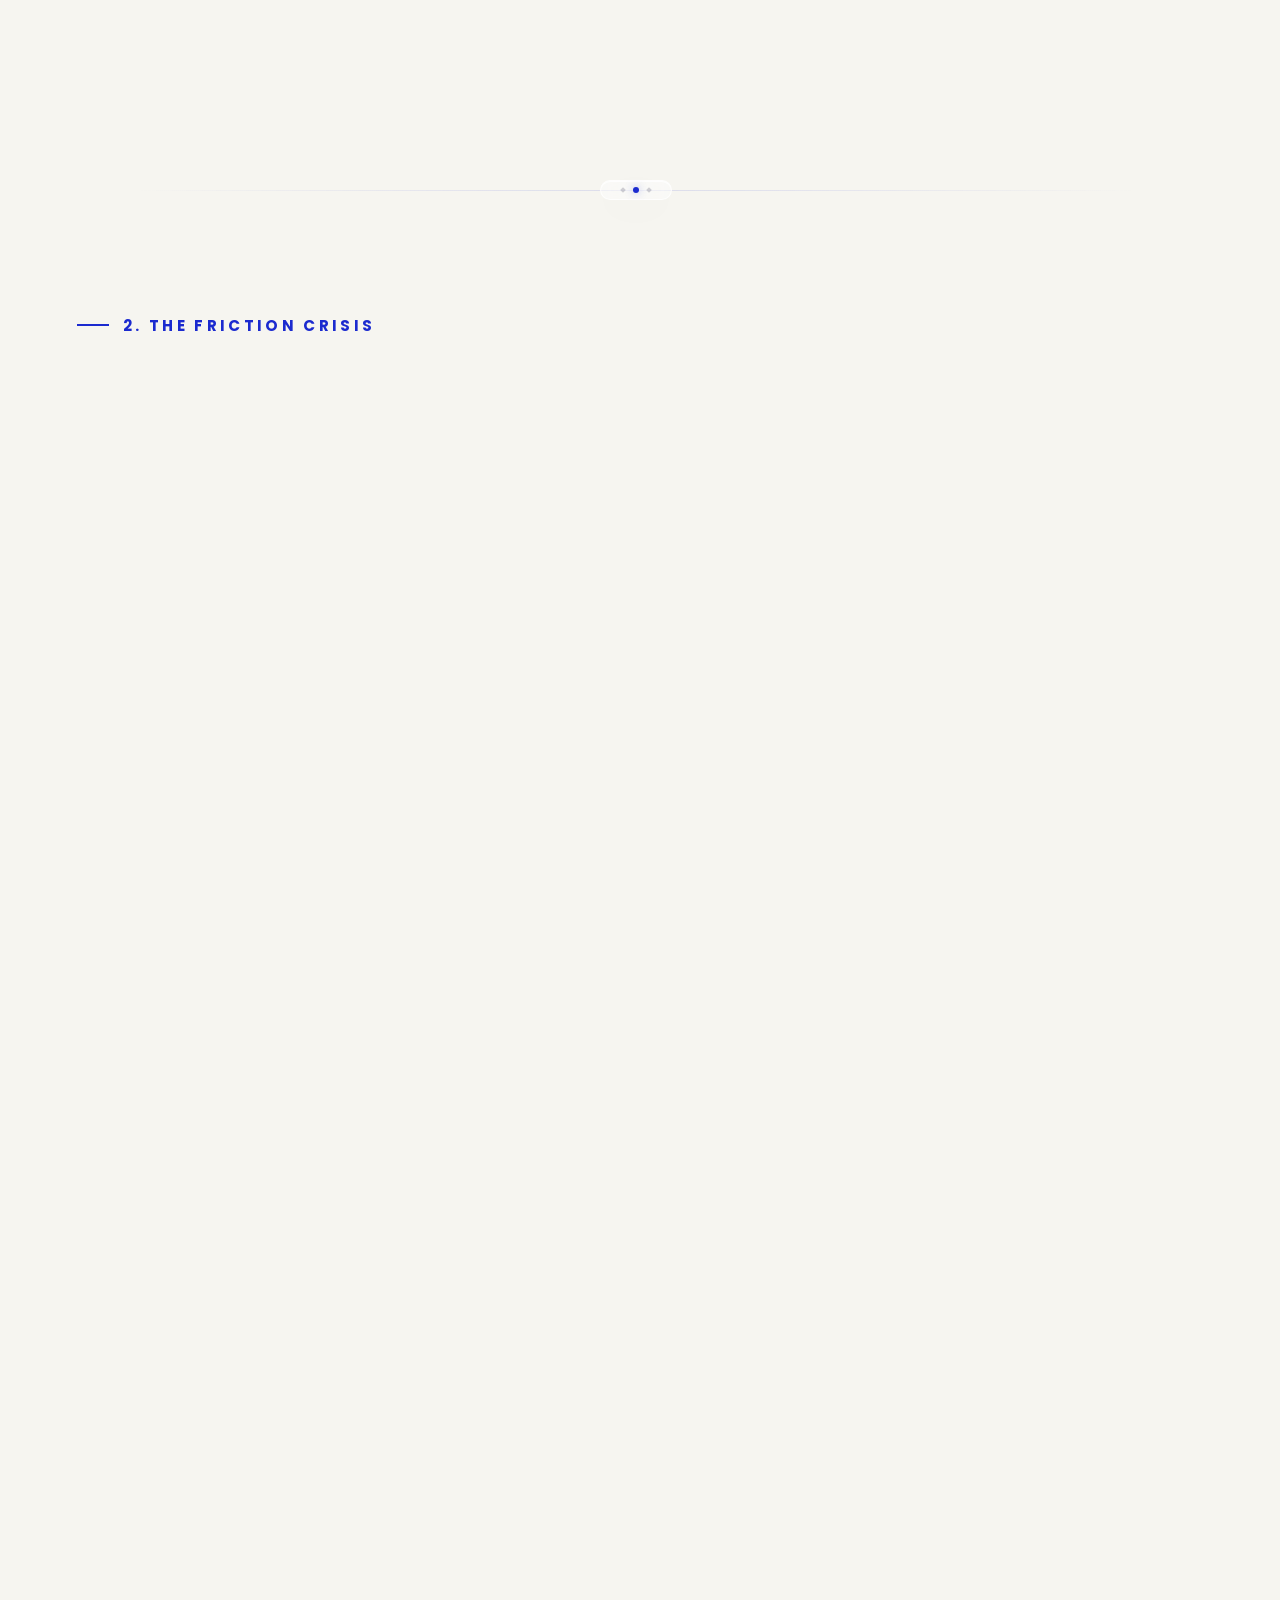
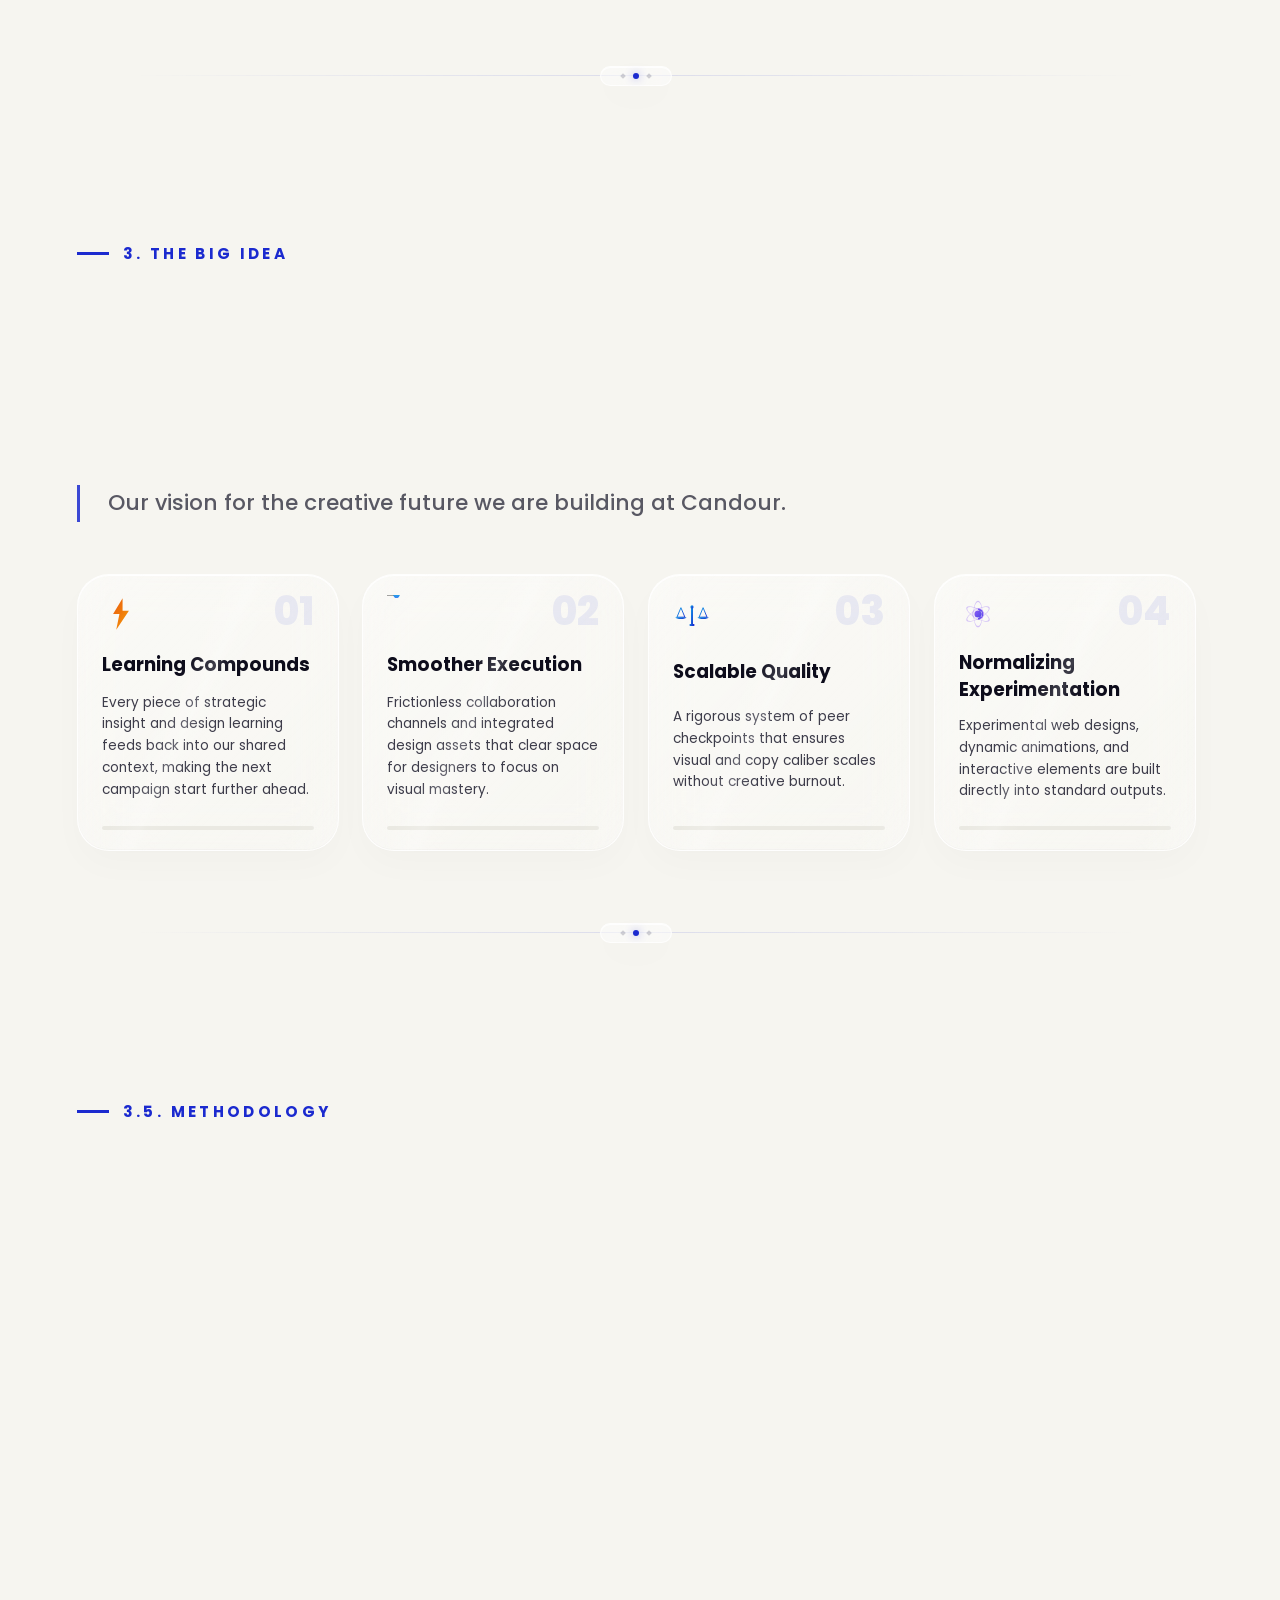
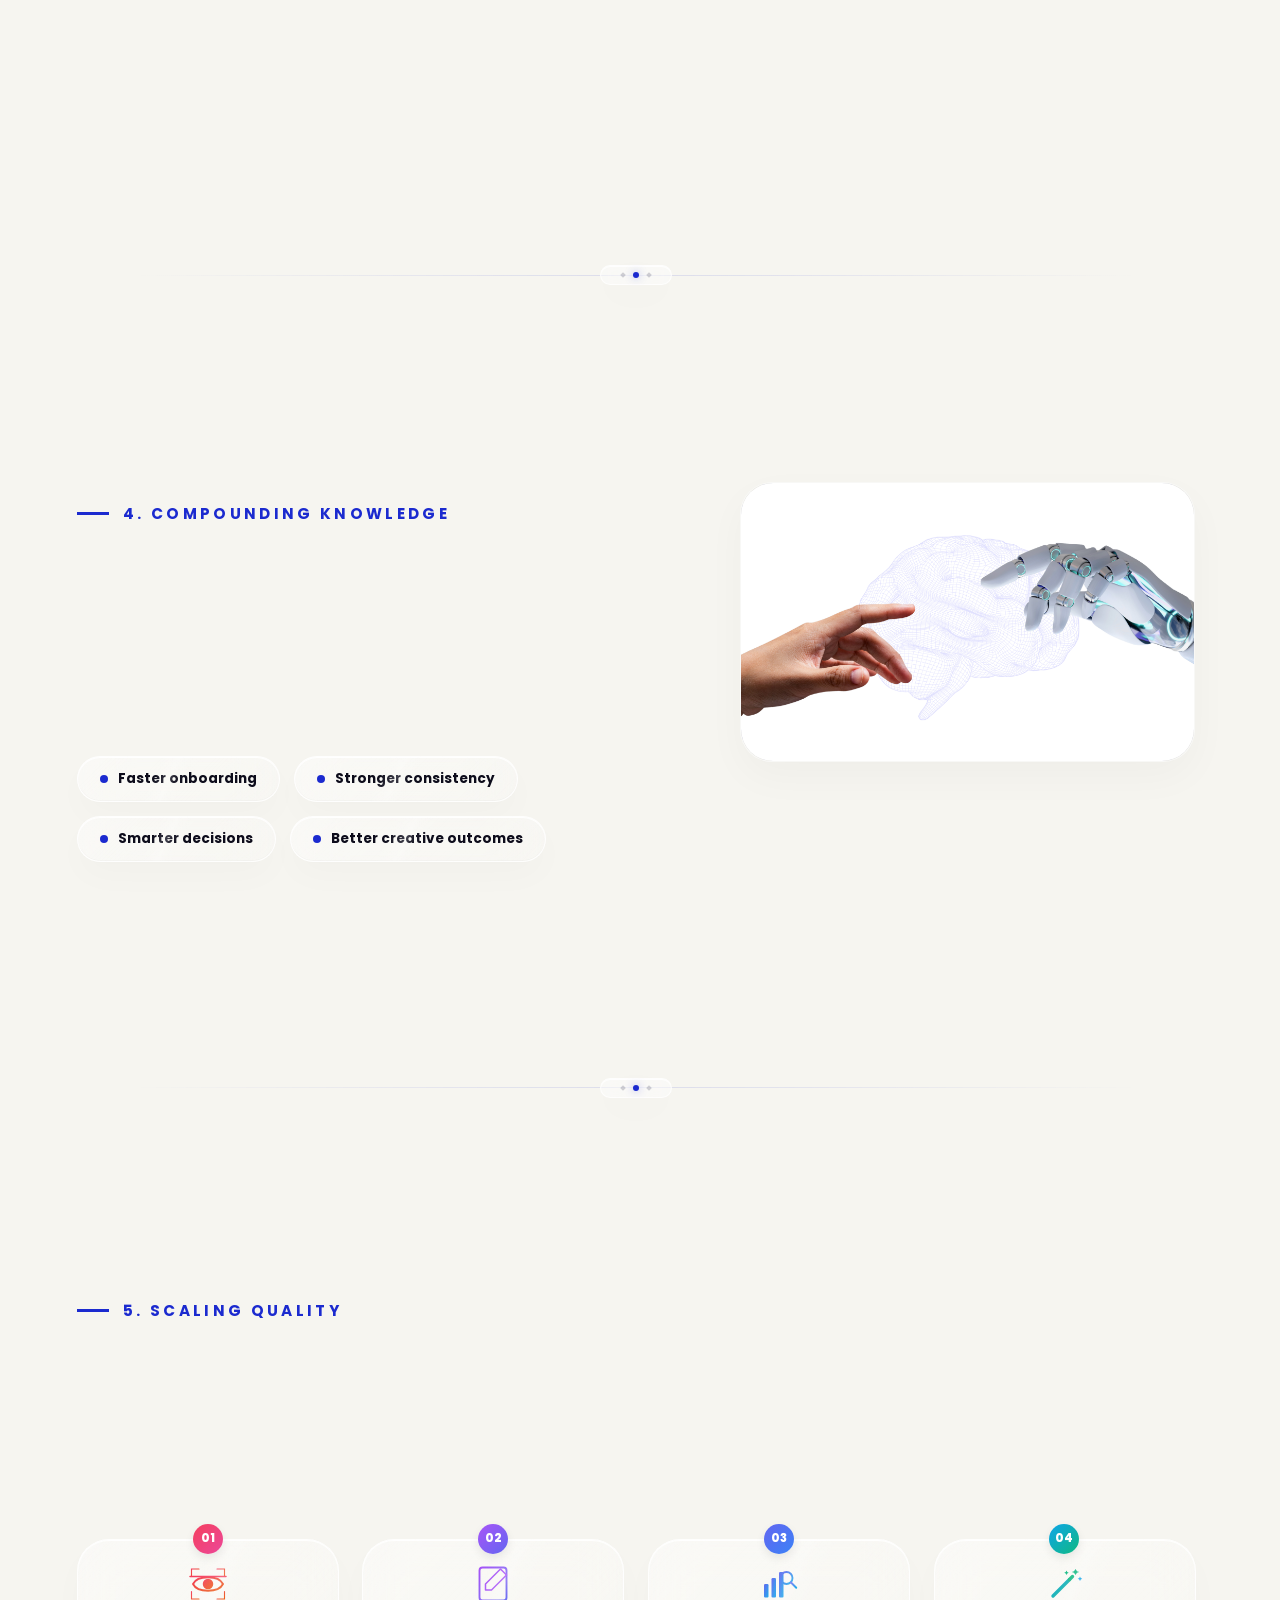
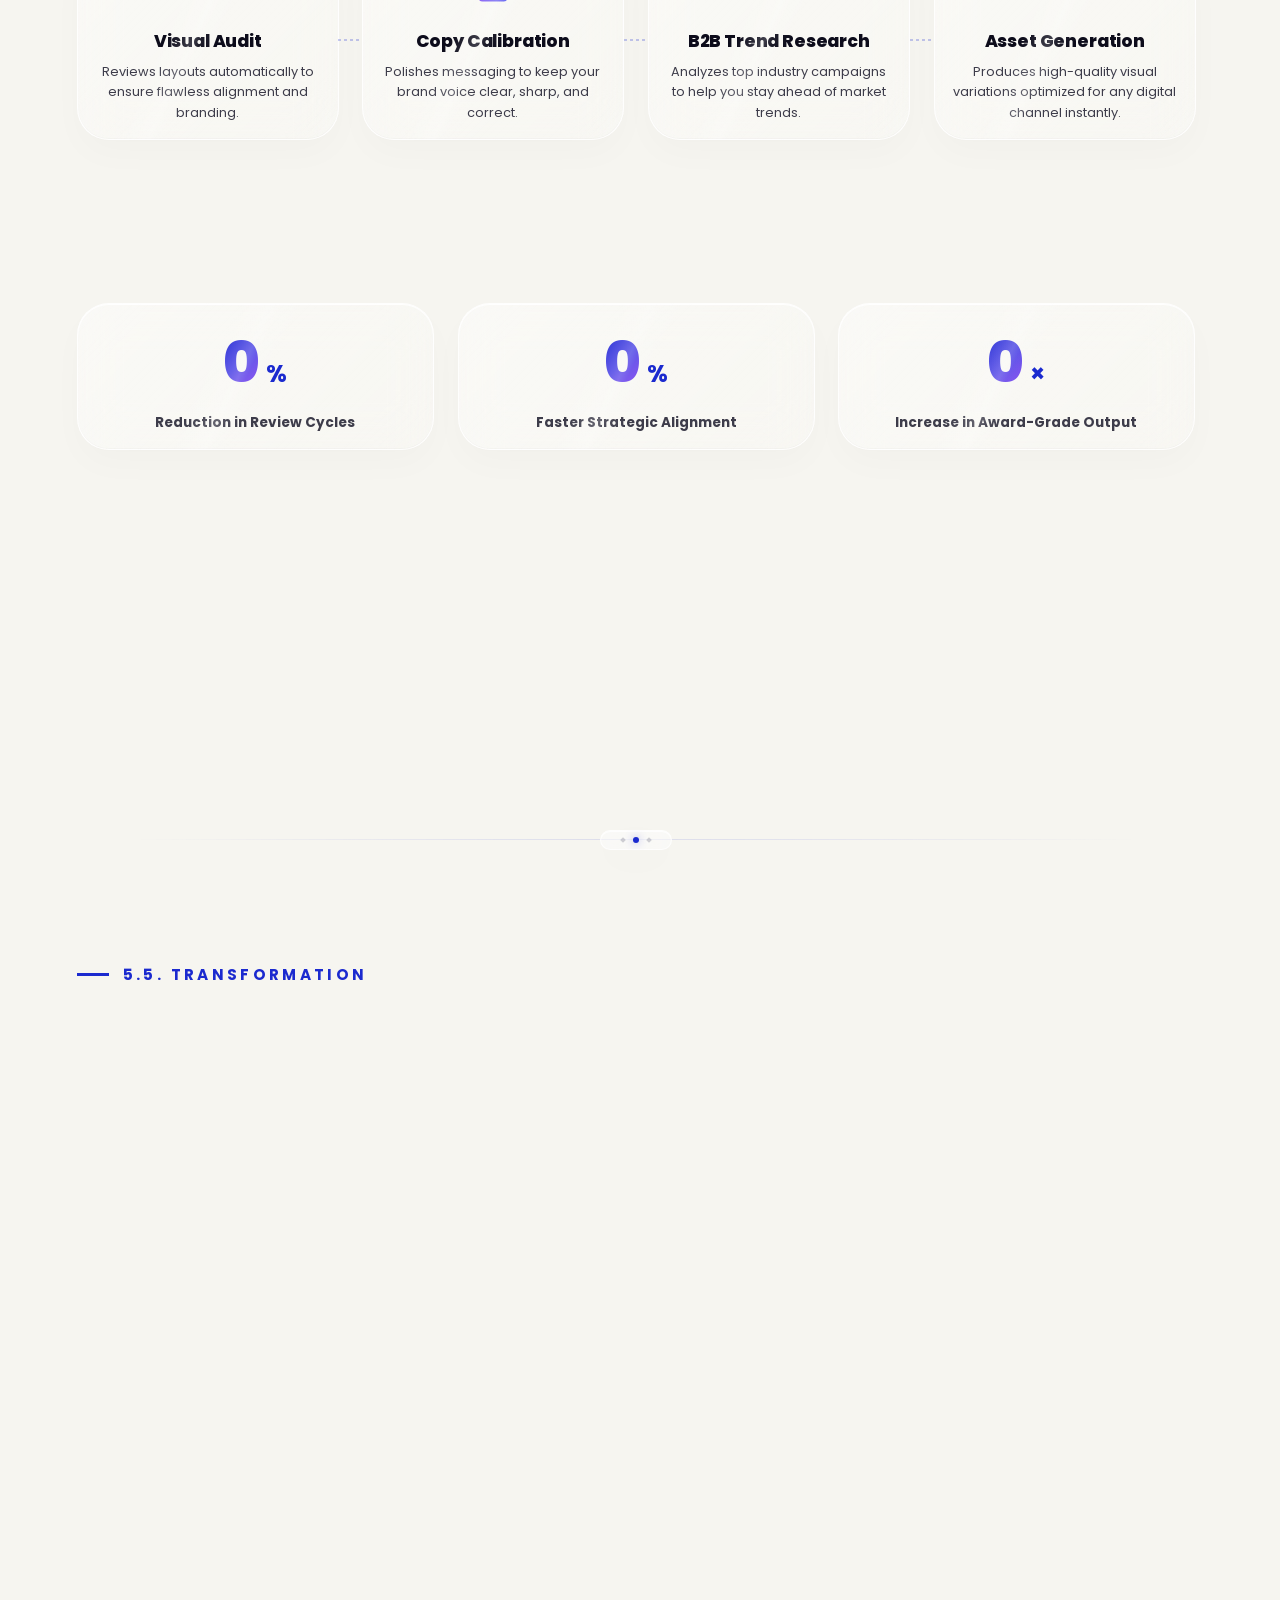
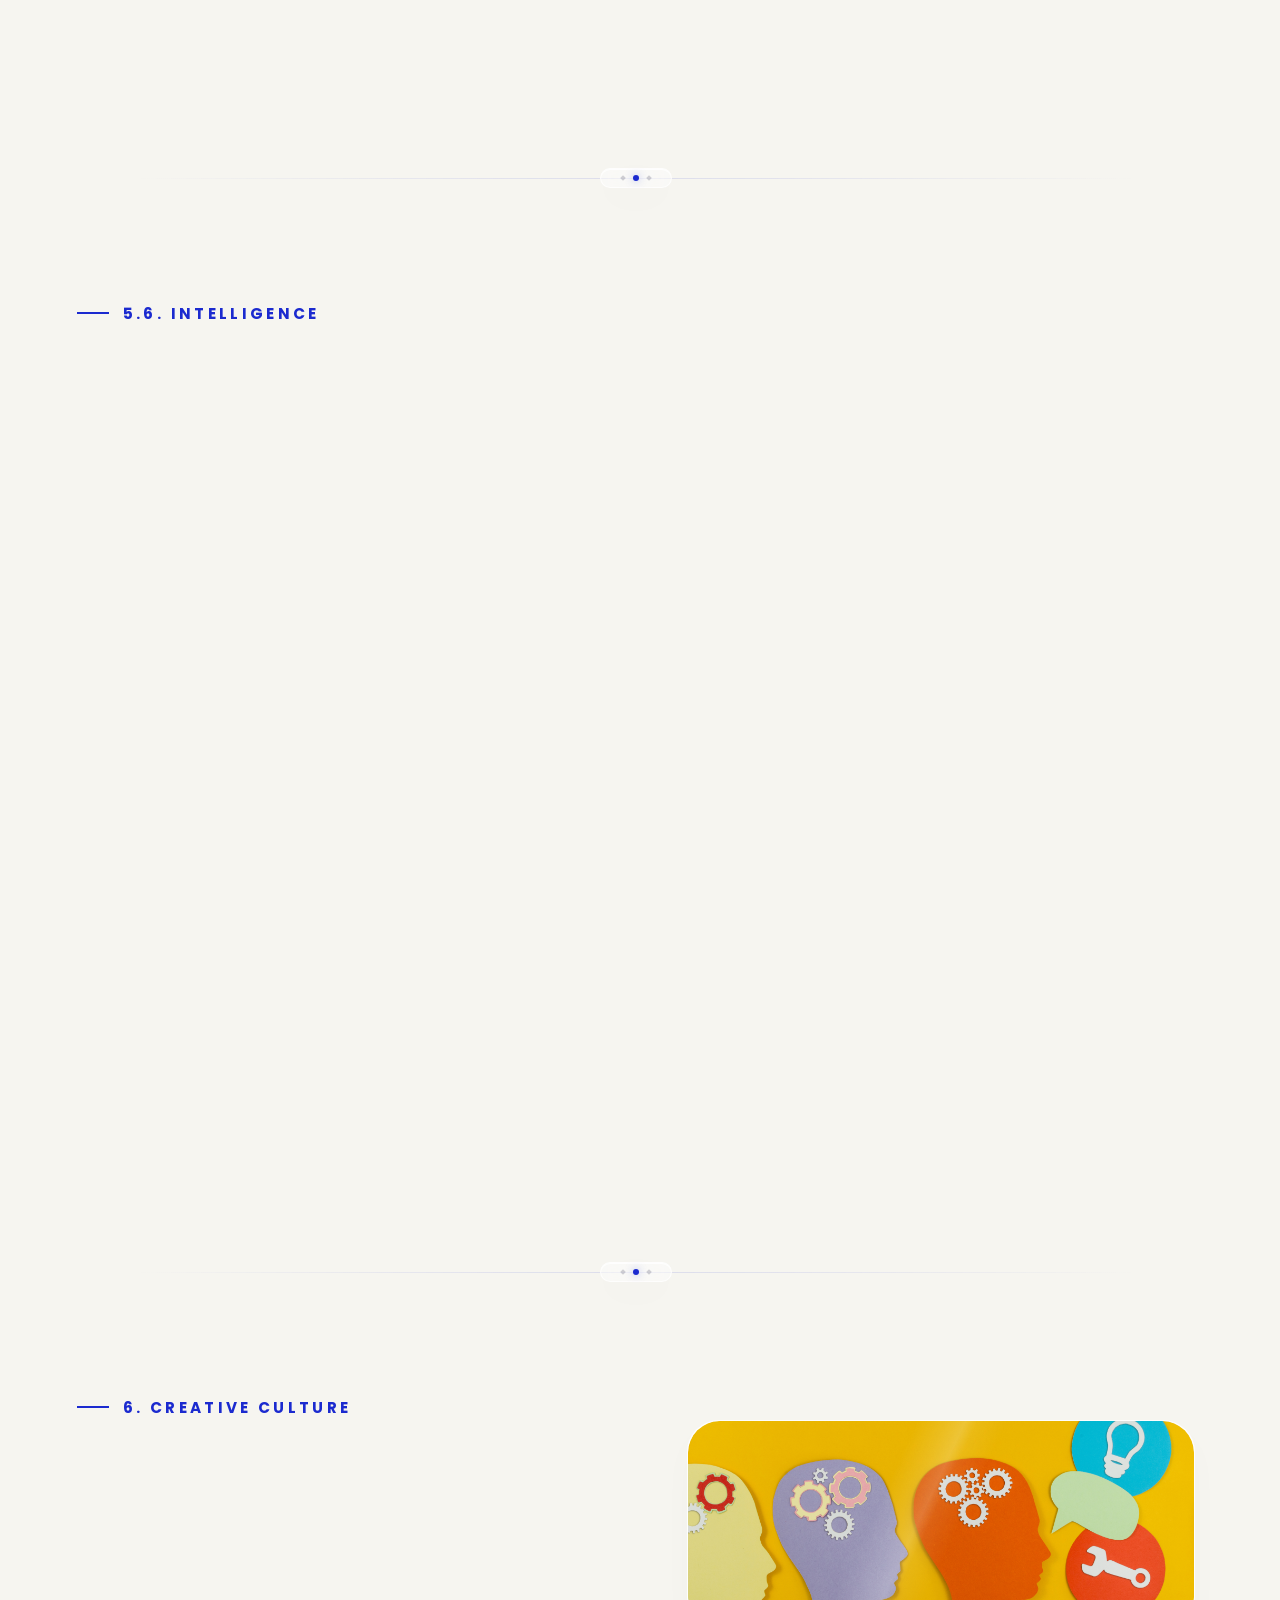
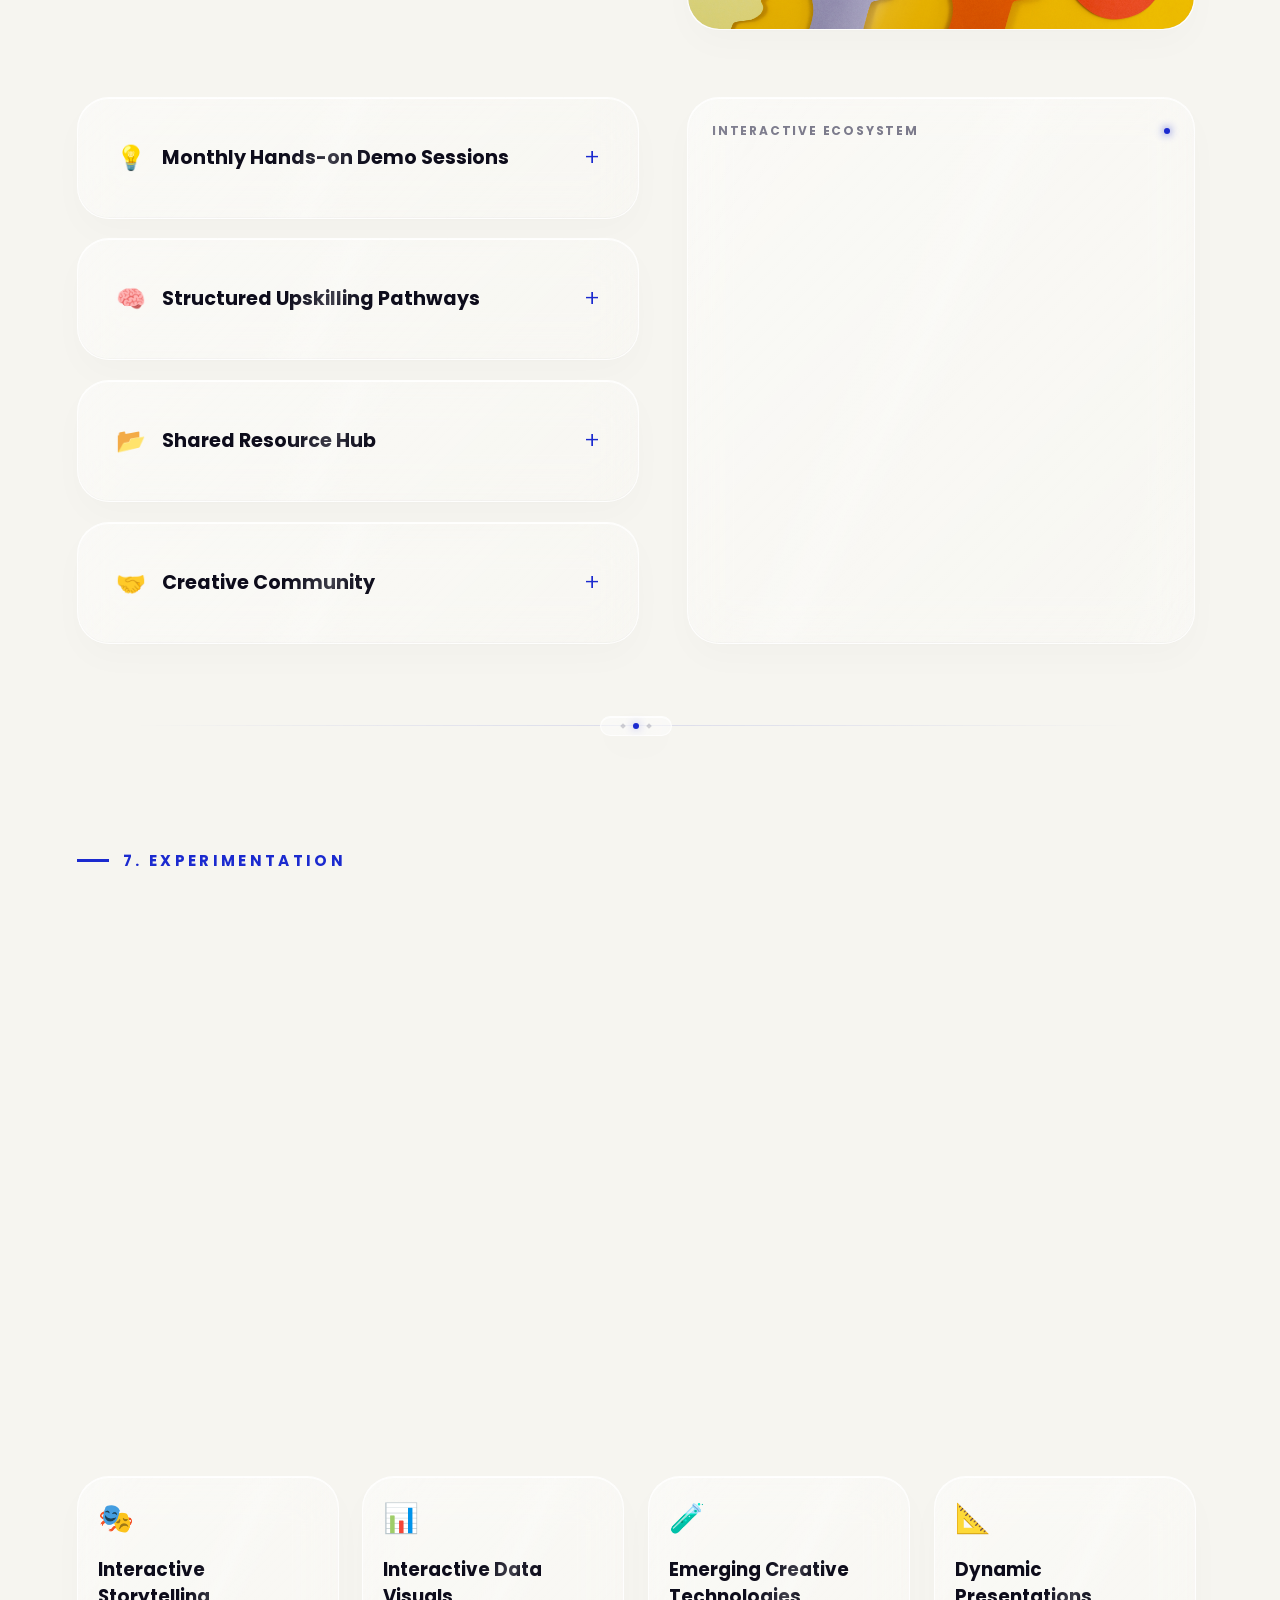
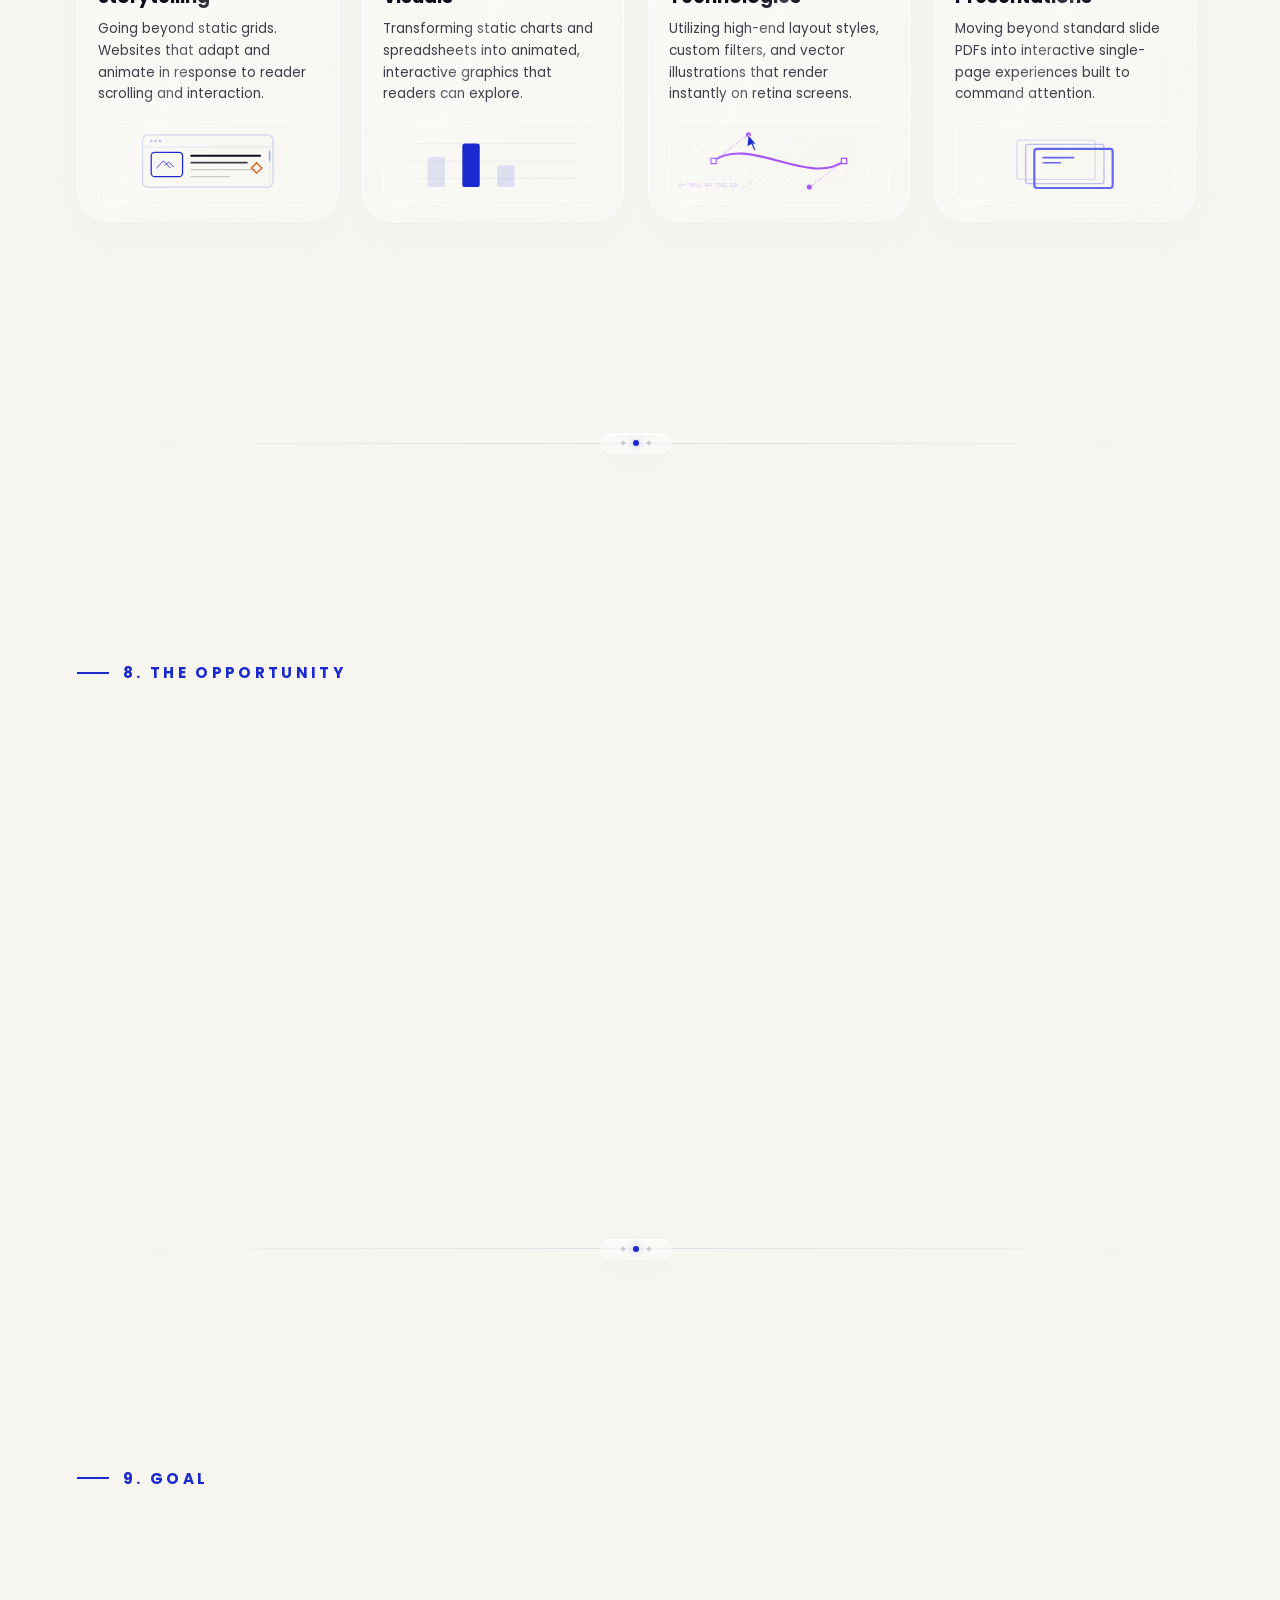
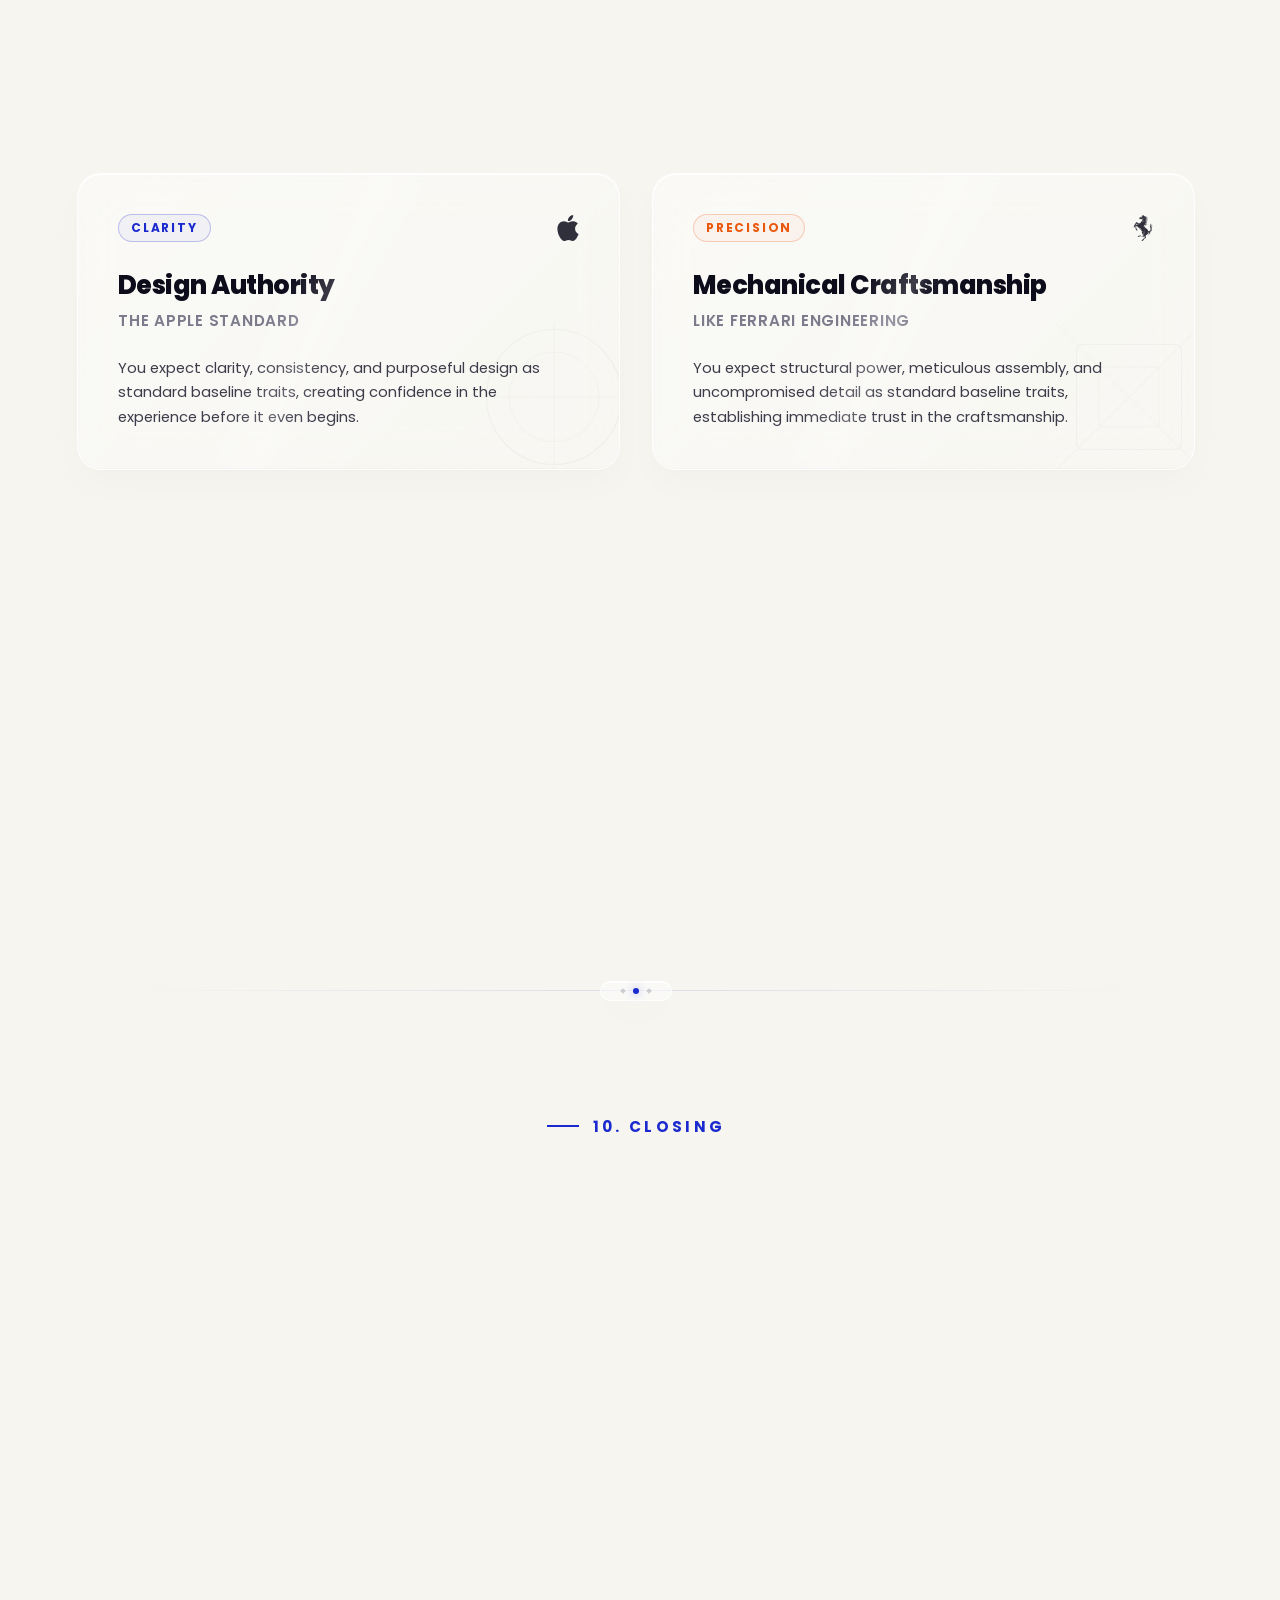
==== commit 1f1dc311: "update presentation assets" ====
--- a/index.html
+++ b/index.html
@@ -45,7 +45,6 @@
         <div class="nav-logo">CANDOUR</div>
         <div class="nav-links">
             <a href="#section-question" class="nav-link" data-section="section-question">Vision</a>
-            <a href="#section-shift" class="nav-link" data-section="section-shift">The Shift</a>
             <a href="#section-challenge" class="nav-link" data-section="section-challenge">Challenges</a>
             <a href="#section-engine" class="nav-link" data-section="section-engine">Big Idea</a>
             <a href="#section-memory" class="nav-link" data-section="section-memory">Fuel</a>
@@ -230,187 +229,10 @@
             </div>
         </section>
 
-
-<section id="section-shift" class="section section-shift">
-            <div class="section-inner">
-                <div class="section-label">2. The Shift</div>
-                <div class="shift-content">
-                    <div class="shift-statement">
-                        <h2 class="section-title reveal-text"
-                            style="font-size: clamp(2rem, 5vw, 3.2rem); font-weight: 800; line-height: 1.15; margin-top: 0.5rem; margin-bottom: 2rem;">
-                            OUR WORK SPEAKS FOR US.</h2>
-                    </div>
-
-                    <div class="shift-sequence">
-                        <p class="reveal-text sequence-item">Every campaign.</p>
-                        <p class="reveal-text sequence-item">Every presentation.</p>
-                        <p class="reveal-text sequence-item">Every proposal.</p>
-                    </div>
-
-                    <div class="shift-insight reveal-text"
-                        style="margin-top: 2rem; margin-bottom: 3rem; max-width: 800px;">
-                        <p style="font-size: 1.15rem; line-height: 1.6; color: var(--text-secondary);">Before a
-                            conversation begins, our work has already introduced us.</p>
-                        <p class="accent-text" style="font-size: 1.25rem; font-weight: 700; margin-top: 0.5rem;">
-                            Creative quality is not a design conversation. It's a business conversation.</p>
-                    </div>
-
-                    <!-- Horizontal Slider with Arrow buttons -->
-                    <div class="slider-outer-wrapper reveal-text">
-                        <div class="slider-wrapper" id="social-slider">
-                            <div class="slider-track">
-
-                                <!-- Card 1 (Every campaign) -->
-                                <div class="glass-card card-horizontal slider-card">
-                                    <div class="glass-shine"></div>
-                                    <div class="card-text-block">
-                                        <div class="event-badge">Campaigns</div>
-                                        <h3>Every Campaign</h3>
-                                        <p style="margin-bottom: 1rem;">Establishing default quality in all outward
-                                            marketing campaigns. Setting the standard for creative and visual
-                                            performance across the market.</p>
-                                        <div class="deliverables-container" style="margin-top: 0.25rem; width: 100%;">
-                                            <h4
-                                                style="font-size: 0.65rem; text-transform: uppercase; letter-spacing: 0.1em; color: var(--accent-primary); margin-bottom: 0.5rem; font-weight: 700;">
-                                                Key Deliverables</h4>
-                                            <div style="display: flex; flex-wrap: wrap; gap: 6px;">
-                                                <span class="deliverable-tag"
-                                                    style="font-size: 0.7rem; font-weight: 700; padding: 4px 10px; border-radius: 6px; background: rgba(27, 42, 207, 0.06); color: var(--accent-primary); border: 1px solid rgba(27, 42, 207, 0.15); letter-spacing: 0.02em; text-transform: uppercase;">Social
-                                                    Toolkits</span>
-                                                <span class="deliverable-tag"
-                                                    style="font-size: 0.7rem; font-weight: 700; padding: 4px 10px; border-radius: 6px; background: rgba(27, 42, 207, 0.06); color: var(--accent-primary); border: 1px solid rgba(27, 42, 207, 0.15); letter-spacing: 0.02em; text-transform: uppercase;">Display
-                                                    Creative</span>
-                                                <span class="deliverable-tag"
-                                                    style="font-size: 0.7rem; font-weight: 700; padding: 4px 10px; border-radius: 6px; background: rgba(27, 42, 207, 0.06); color: var(--accent-primary); border: 1px solid rgba(27, 42, 207, 0.15); letter-spacing: 0.02em; text-transform: uppercase;">Brand
-                                                    Systems</span>
-                                            </div>
-                                        </div>
-                                    </div>
-                                    <div class="card-banner-block">
-                                        <div class="media-container">
-                                            <img src="assets/shift-1.jpg" onload="this.classList.add('loaded')"
-                                                onerror="this.style.display='none'">
-                                            <div class="banner-logo">
-                                                <span class="logo-ff">Candour</span>
-                                                <span class="logo-signal">⚡</span>
-                                            </div>
-                                            <div class="banner-ribbon">CAMPAIGNS</div>
-                                        </div>
-                                    </div>
-                                </div>
-
-                                <!-- Card 2 (Every presentation) -->
-                                <div class="glass-card card-horizontal slider-card">
-                                    <div class="glass-shine"></div>
-                                    <div class="card-text-block">
-                                        <div class="event-badge">Presentations</div>
-                                        <h3>Every Presentation</h3>
-                                        <p style="margin-bottom: 1rem;">Dynamic, responsive slides designed to command
-                                            attention and present strategic ideas with flawless typographical and motion
-                                            execution.</p>
-                                        <div class="deliverables-container" style="margin-top: 0.25rem; width: 100%;">
-                                            <h4
-                                                style="font-size: 0.65rem; text-transform: uppercase; letter-spacing: 0.1em; color: var(--accent-primary); margin-bottom: 0.5rem; font-weight: 700;">
-                                                Key Deliverables</h4>
-                                            <div style="display: flex; flex-wrap: wrap; gap: 6px;">
-                                                <span class="deliverable-tag"
-                                                    style="font-size: 0.7rem; font-weight: 700; padding: 4px 10px; border-radius: 6px; background: rgba(27, 42, 207, 0.06); color: var(--accent-primary); border: 1px solid rgba(27, 42, 207, 0.15); letter-spacing: 0.02em; text-transform: uppercase;">Keynote
-                                                    Decks</span>
-                                                <span class="deliverable-tag"
-                                                    style="font-size: 0.7rem; font-weight: 700; padding: 4px 10px; border-radius: 6px; background: rgba(27, 42, 207, 0.06); color: var(--accent-primary); border: 1px solid rgba(27, 42, 207, 0.15); letter-spacing: 0.02em; text-transform: uppercase;">Motion
-                                                    Templates</span>
-                                                <span class="deliverable-tag"
-                                                    style="font-size: 0.7rem; font-weight: 700; padding: 4px 10px; border-radius: 6px; background: rgba(27, 42, 207, 0.06); color: var(--accent-primary); border: 1px solid rgba(27, 42, 207, 0.15); letter-spacing: 0.02em; text-transform: uppercase;">Interactive
-                                                    Demos</span>
-                                            </div>
-                                        </div>
-                                    </div>
-                                    <div class="card-banner-block">
-                                        <div class="media-container">
-                                            <img src="assets/shift-2.jpg" onload="this.classList.add('loaded')"
-                                                onerror="this.style.display='none'">
-                                            <div class="banner-logo">
-                                                <span class="logo-ff">Candour</span>
-                                                <span class="logo-signal">💡</span>
-                                            </div>
-                                            <div class="banner-ribbon">PRESENTATIONS</div>
-                                        </div>
-                                    </div>
-                                </div>
-
-                                <!-- Card 3 (Every proposal) -->
-                                <div class="glass-card card-horizontal slider-card">
-                                    <div class="glass-shine"></div>
-                                    <div class="card-text-block">
-                                        <div class="event-badge">Proposals</div>
-                                        <h3>Every Proposal</h3>
-                                        <p style="margin-bottom: 1rem;">Translating business objectives into distinctive
-                                            creative solutions that establish credibility before a single conversation
-                                            starts.</p>
-                                        <div class="deliverables-container" style="margin-top: 0.25rem; width: 100%;">
-                                            <h4
-                                                style="font-size: 0.65rem; text-transform: uppercase; letter-spacing: 0.1em; color: var(--accent-primary); margin-bottom: 0.5rem; font-weight: 700;">
-                                                Key Deliverables</h4>
-                                            <div style="display: flex; flex-wrap: wrap; gap: 6px;">
-                                                <span class="deliverable-tag"
-                                                    style="font-size: 0.7rem; font-weight: 700; padding: 4px 10px; border-radius: 6px; background: rgba(27, 42, 207, 0.06); color: var(--accent-primary); border: 1px solid rgba(27, 42, 207, 0.15); letter-spacing: 0.02em; text-transform: uppercase;">RFP
-                                                    Responses</span>
-                                                <span class="deliverable-tag"
-                                                    style="font-size: 0.7rem; font-weight: 700; padding: 4px 10px; border-radius: 6px; background: rgba(27, 42, 207, 0.06); color: var(--accent-primary); border: 1px solid rgba(27, 42, 207, 0.15); letter-spacing: 0.02em; text-transform: uppercase;">Credential
-                                                    Decks</span>
-                                                <span class="deliverable-tag"
-                                                    style="font-size: 0.7rem; font-weight: 700; padding: 4px 10px; border-radius: 6px; background: rgba(27, 42, 207, 0.06); color: var(--accent-primary); border: 1px solid rgba(27, 42, 207, 0.15); letter-spacing: 0.02em; text-transform: uppercase;">Digital
-                                                    Showcases</span>
-                                            </div>
-                                        </div>
-                                    </div>
-                                    <div class="card-banner-block">
-                                        <div class="media-container">
-                                            <img src="assets/shift-3.jpg" onload="this.classList.add('loaded')"
-                                                onerror="this.style.display='none'">
-                                            <div class="banner-logo">
-                                                <span class="logo-ff">Candour</span>
-                                                <span class="logo-signal">📈</span>
-                                            </div>
-                                            <div class="banner-ribbon">PROPOSALS</div>
-                                        </div>
-                                    </div>
-                                </div>
-
-                            </div>
-                        </div>
-
-                        <!-- Slider controls -->
-                        <div class="slider-controls">
-                            <button class="slider-arrow-btn" id="slide-prev">←</button>
-                            <button class="slider-arrow-btn" id="slide-next">→</button>
-                        </div>
-                    </div>
-
-                    <div class="shift-closing" style="margin-top: 3rem;">
-                        <div class="glass-card shift-card" style="border-radius: 24px;">
-                            <div class="glass-shine"></div>
-                            <p>Content is everywhere. Memorable creative isn't.</p>
-                            <p class="accent-text"><strong>Unforgettable, strategically aligned work is our path
-                                    forward.</strong></p>
-                        </div>
-                    </div>
-                </div>
-                <!-- Section Divider -->
-                <div class="section-divider">
-                    <div class="divider-badge">
-                        <span class="divider-diamond"></span>
-                        <span class="divider-dot"></span>
-                        <span class="divider-diamond"></span>
-                    </div>
-                </div>
-            </div>
-        </section>
-
-        <!-- SECTION 4 — THE CHALLENGE -->
+        <!-- SECTION 2 — THE CHALLENGE -->
         <section id="section-challenge" class="section section-challenge">
             <div class="section-inner">
-                <div class="section-label">3. The Friction Crisis</div>
+                <div class="section-label">2. The Friction Crisis</div>
                 <h2 class="section-title reveal-text">THE CHALLENGE</h2>
 
                 <div class="challenge-intro reveal-text" style="margin-bottom: 2.5rem; max-width: 800px;">
@@ -950,10 +772,10 @@
             </div>
         </section>
 
-        <!-- SECTION 5 — THE BIG IDEA -->
+        <!-- SECTION 3 — THE BIG IDEA -->
         <section id="section-engine" class="section section-engine">
             <div class="section-inner">
-                <div class="section-label">4. The Big Idea</div>
+                <div class="section-label">3. The Big Idea</div>
                 <div class="engine-reveal" style="max-width: 900px; margin-bottom: 5rem;">
                     <h2 class="engine-statement reveal-text"
                         style="font-size: clamp(2.2rem, 5.5vw, 3.8rem); font-weight: 800; color: var(--text-primary); line-height: 1.15; margin-bottom: 2.5rem; letter-spacing: -0.03em;">
@@ -1144,7 +966,7 @@
         <!-- SECTION 6 — WORK SMARTER (NEW VIDEO SECTION) -->
         <section id="section-smarter" class="section section-smarter">
             <div class="section-inner">
-                <div class="section-label">4.5. Methodology</div>
+                <div class="section-label">3.5. Methodology</div>
                 <h2 class="section-title reveal-text"
                     style="text-align: center; margin-top: 0.5rem; margin-bottom: 1.5rem;">WORK SMARTER, NOT HARDER.
                 </h2>
@@ -1205,13 +1027,13 @@
             </div>
         </section>
 
-        <!-- SECTION 7 — FUEL (CREATIVE MEMORY) -->
+        <!-- SECTION 4 — FUEL (CREATIVE MEMORY) -->
         <section id="section-memory" class="section section-memory">
             <div class="section-inner">
                 <div class="layout-split">
                     <!-- Left Column: Typography -->
                     <div class="memory-text-content">
-                        <div class="section-label">5. Compounding Knowledge</div>
+                        <div class="section-label">4. Compounding Knowledge</div>
                         <h2 class="section-title reveal-text">THE FUEL</h2>
 
                         <div class="memory-intro">
@@ -1277,10 +1099,10 @@
             </div>
         </section>
 
-        <!-- SECTION 8 — ENGINE -->
+        <!-- SECTION 5 — ENGINE -->
         <section id="section-scaling" class="section section-scaling">
             <div class="section-inner">
-                <div class="section-label">6. Scaling Quality</div>
+                <div class="section-label">5. Scaling Quality</div>
                 <h2 class="section-title reveal-text">THE ENGINE</h2>
 
                 <div class="scaling-content" style="max-width: 850px; margin-bottom: 3rem;">
@@ -1483,7 +1305,7 @@
 
 <section id="section-generation-shift" class="section section-generation-shift">
             <div class="section-inner">
-                <div class="section-label">6.5. Transformation</div>
+                <div class="section-label">5.5. Transformation</div>
 
                 <div class="transformation-header">
                     <h2 class="section-title reveal-text">
@@ -1596,10 +1418,10 @@
             </div>
         </section>
 
-        <!-- SECTION 10 — HUMAN INTELLIGENCE (NEW COMPARISON TABLE SECTION) -->
+        <!-- SECTION 6 — HUMAN INTELLIGENCE (NEW COMPARISON TABLE SECTION) -->
         <section id="section-human-intelligence" class="section section-human-intelligence">
             <div class="section-inner">
-                <div class="section-label">6.6. Intelligence</div>
+                <div class="section-label">5.6. Intelligence</div>
 
                 <div class="intelligence-header">
                     <h2 class="section-title reveal-text">
@@ -1777,13 +1599,13 @@
             </div>
         </section>
 
-        <!-- SECTION 11 — DRIVER (CULTURE) -->
+        <!-- SECTION 7 — DRIVER (CULTURE) -->
         <section id="section-culture" class="section section-culture">
             <div class="section-inner">
                 <!-- Top Row: Text Copy (left) & Widescreen Studio Image (right) -->
                 <div class="culture-top-row">
                     <div class="culture-text-main">
-                        <div class="section-label">7. Creative Culture</div>
+                        <div class="section-label">6. Creative Culture</div>
                         <h2 class="section-title reveal-text">THE DRIVER</h2>
                         <p class="reveal-text culture-desc"
                             style="font-weight: 700; color: var(--text-primary); margin-bottom: 0.5rem;">Great work is
@@ -1896,10 +1718,10 @@
             </div>
         </section>
 
-        <!-- SECTION 12 — THE WORKSHOP (CANDOUR INNOVATION LAB) -->
+        <!-- SECTION 8 — THE WORKSHOP (CANDOUR INNOVATION LAB) -->
         <section id="section-labs" class="section section-labs">
             <div class="section-inner">
-                <div class="section-label">8. Experimentation</div>
+                <div class="section-label">7. Experimentation</div>
                 <h2 class="section-title reveal-text">THE WORKSHOP: CANDOUR INNOVATION LAB</h2>
 
                 <div class="labs-intro reveal-text" style="max-width: 850px; margin-bottom: 3rem;">
@@ -2118,10 +1940,10 @@
             </div>
         </section>
 
-        <!-- SECTION 13 — THE FUTURE IS IN OUR HANDS -->
+        <!-- SECTION 9 — THE FUTURE IS IN OUR HANDS -->
         <section id="section-demo" class="section section-demo">
             <div class="section-inner">
-                <div class="section-label">9. The Opportunity</div>
+                <div class="section-label">8. The Opportunity</div>
                 <h2 class="section-title reveal-text">THE FUTURE IS IN OUR HANDS</h2>
 
                 <div class="demo-statements" style="max-width: 850px; margin-bottom: 2.5rem;">
@@ -2159,10 +1981,10 @@
             </div>
         </section>
 
-        <!-- SECTION 14 — BECOMING THE AGENCY CLIENTS SEEK OUT -->
+        <!-- SECTION 10 — BECOMING THE AGENCY CLIENTS SEEK OUT -->
         <section id="section-destination" class="section section-destination">
             <div class="section-inner">
-                <div class="section-label">10. Goal</div>
+                <div class="section-label">9. Goal</div>
                 <h2 class="section-title reveal-text">BECOMING THE AGENCY CLIENTS SEEK OUT</h2>
 
                 <div class="destination-content" style="max-width: 850px; margin-bottom: 3.5rem;">
@@ -2297,10 +2119,10 @@
             </div>
         </section>
 
-        <!-- SECTION 15 — CLOSING -->
+        <!-- SECTION 11 — CLOSING -->
         <section id="section-closing" class="section section-closing">
             <div class="section-inner">
-                <div class="section-label">11. Closing</div>
+                <div class="section-label">10. Closing</div>
 
                 <h2 class="closing-title reveal-text">THE CREATIVE ENGINE OF CANDOUR 2030</h2>
 
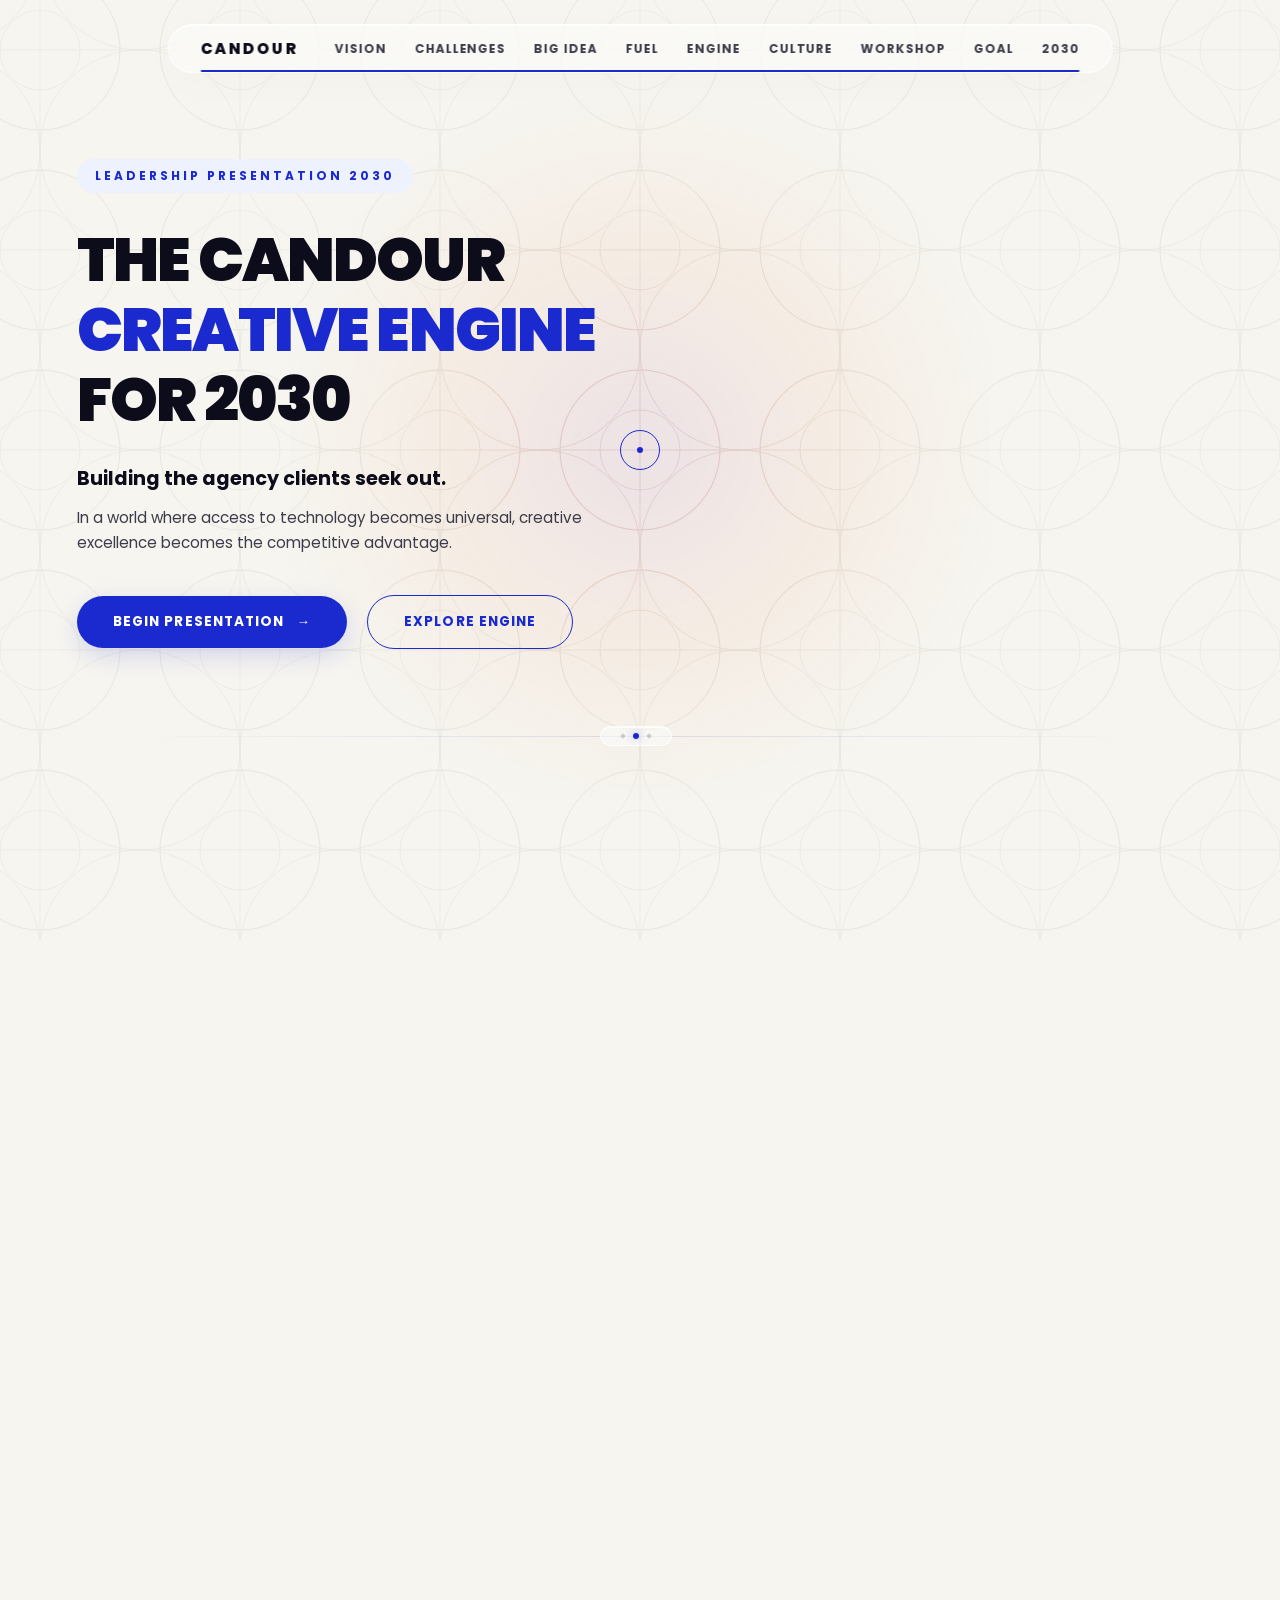
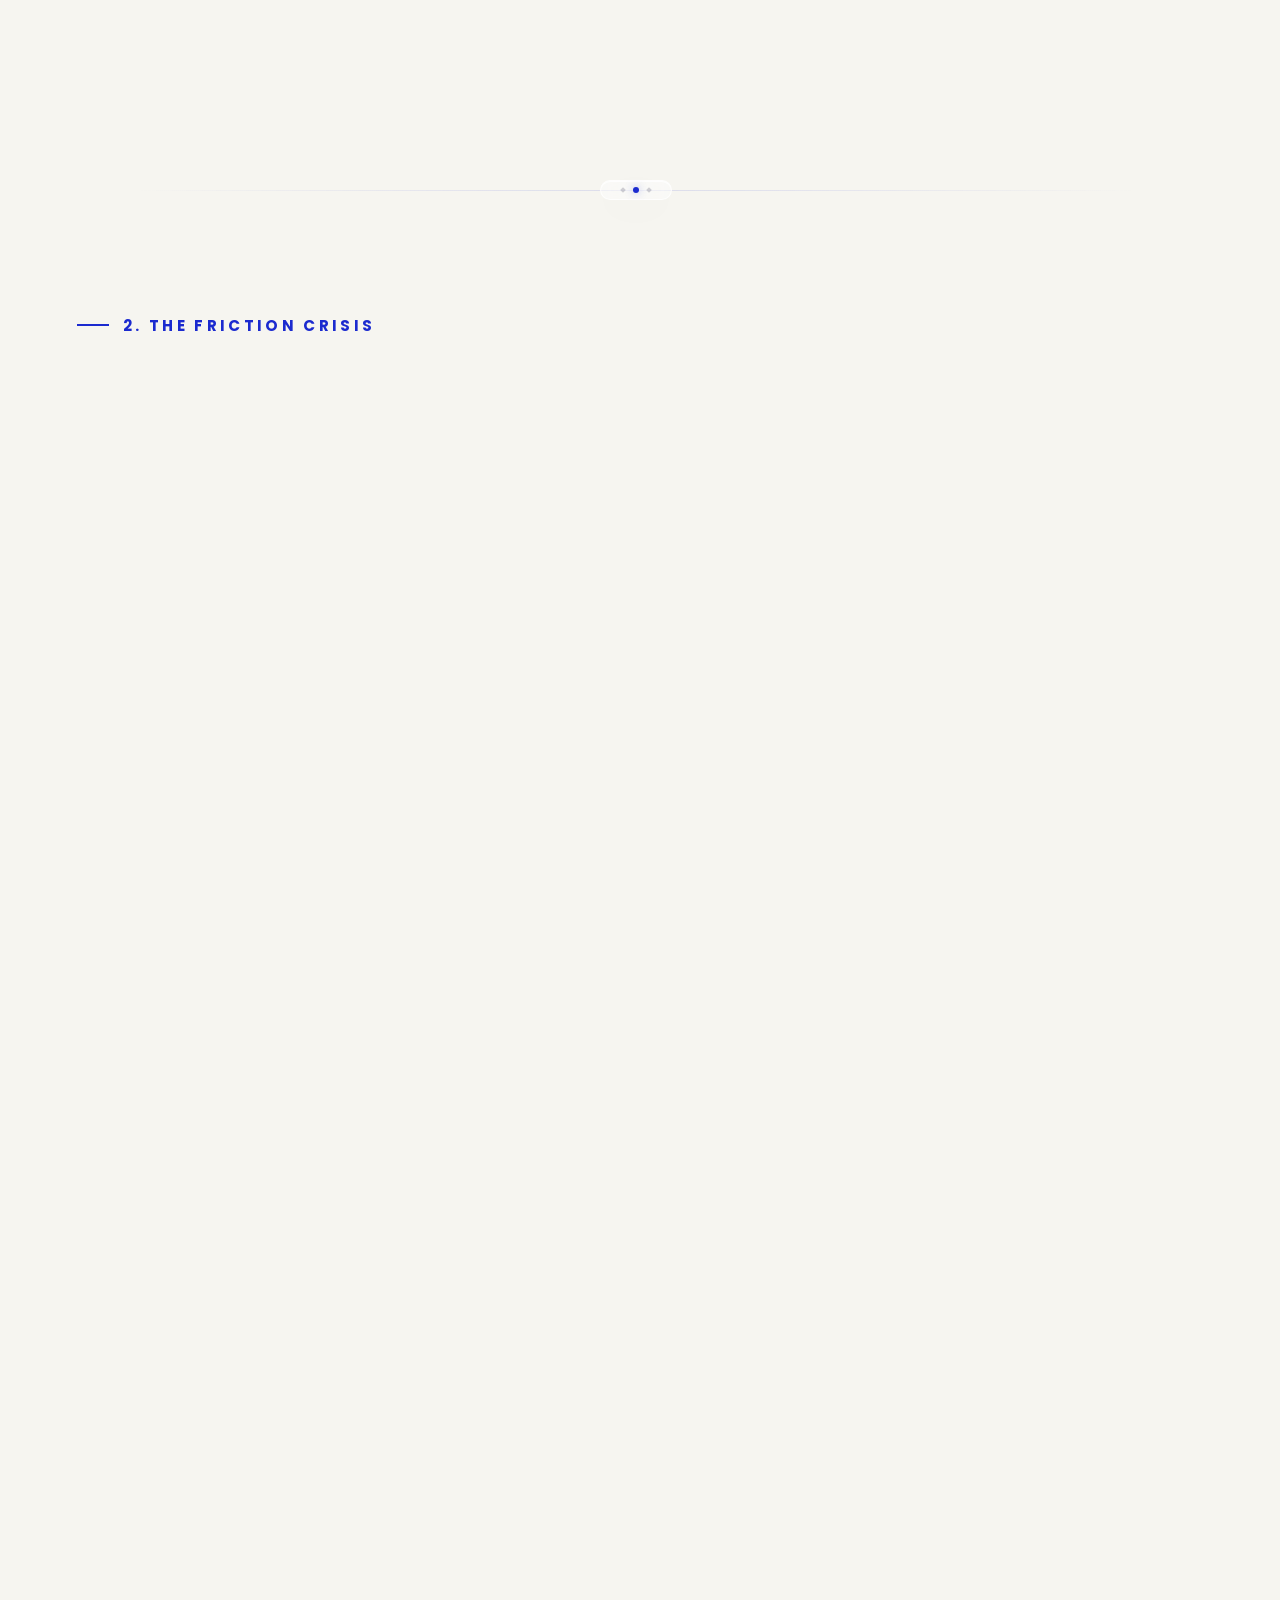
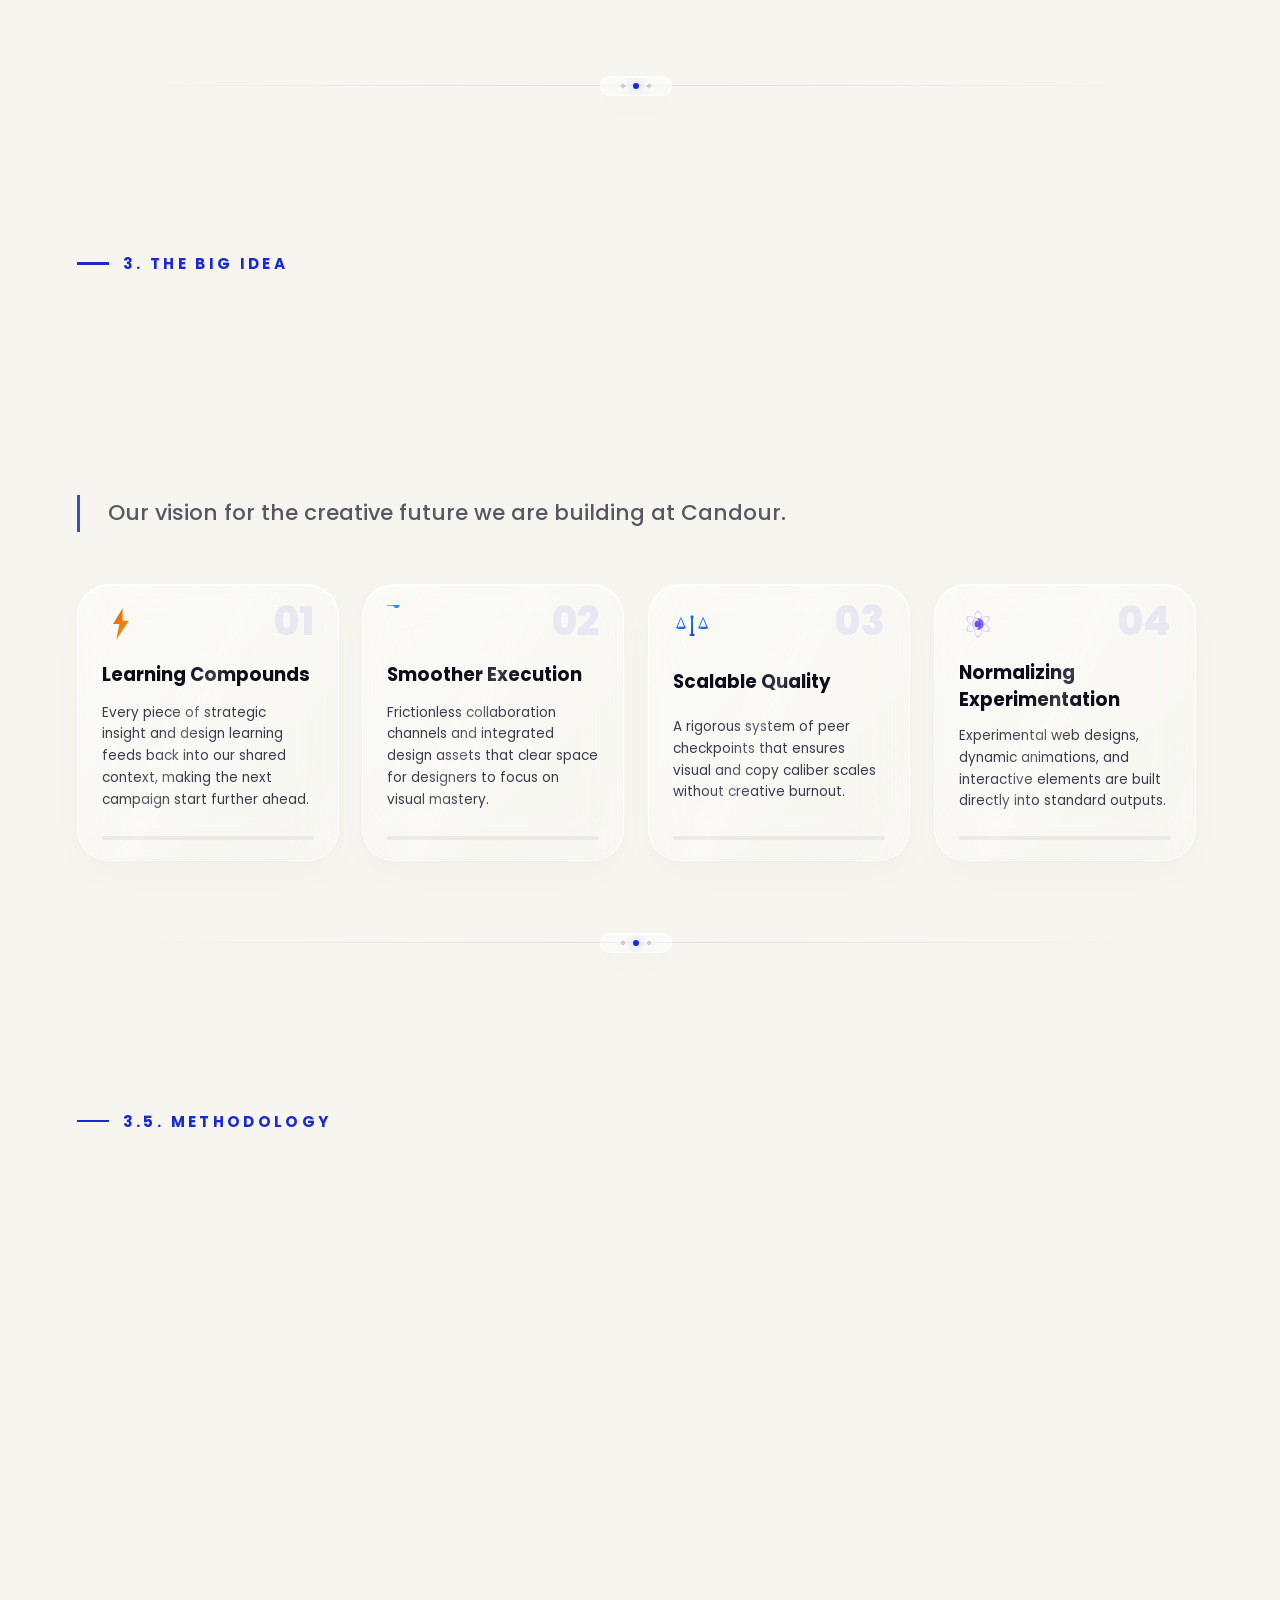
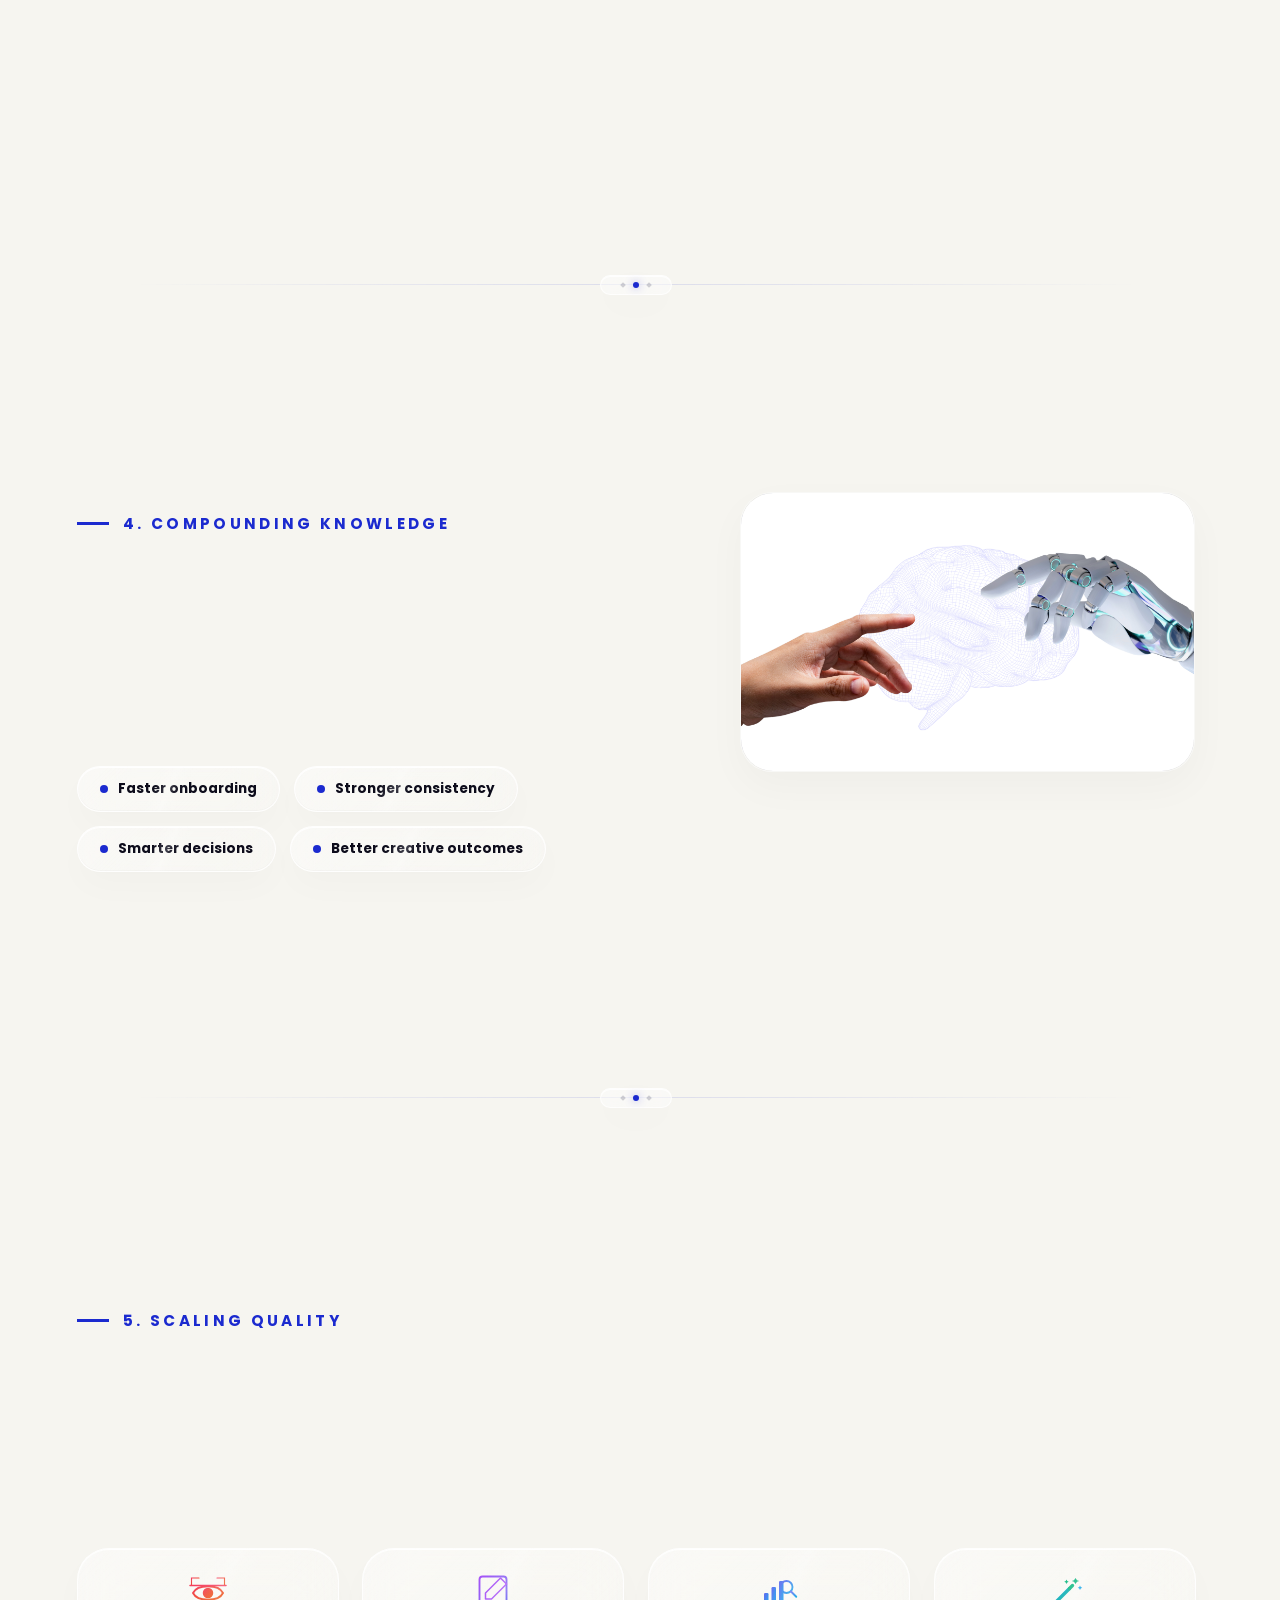
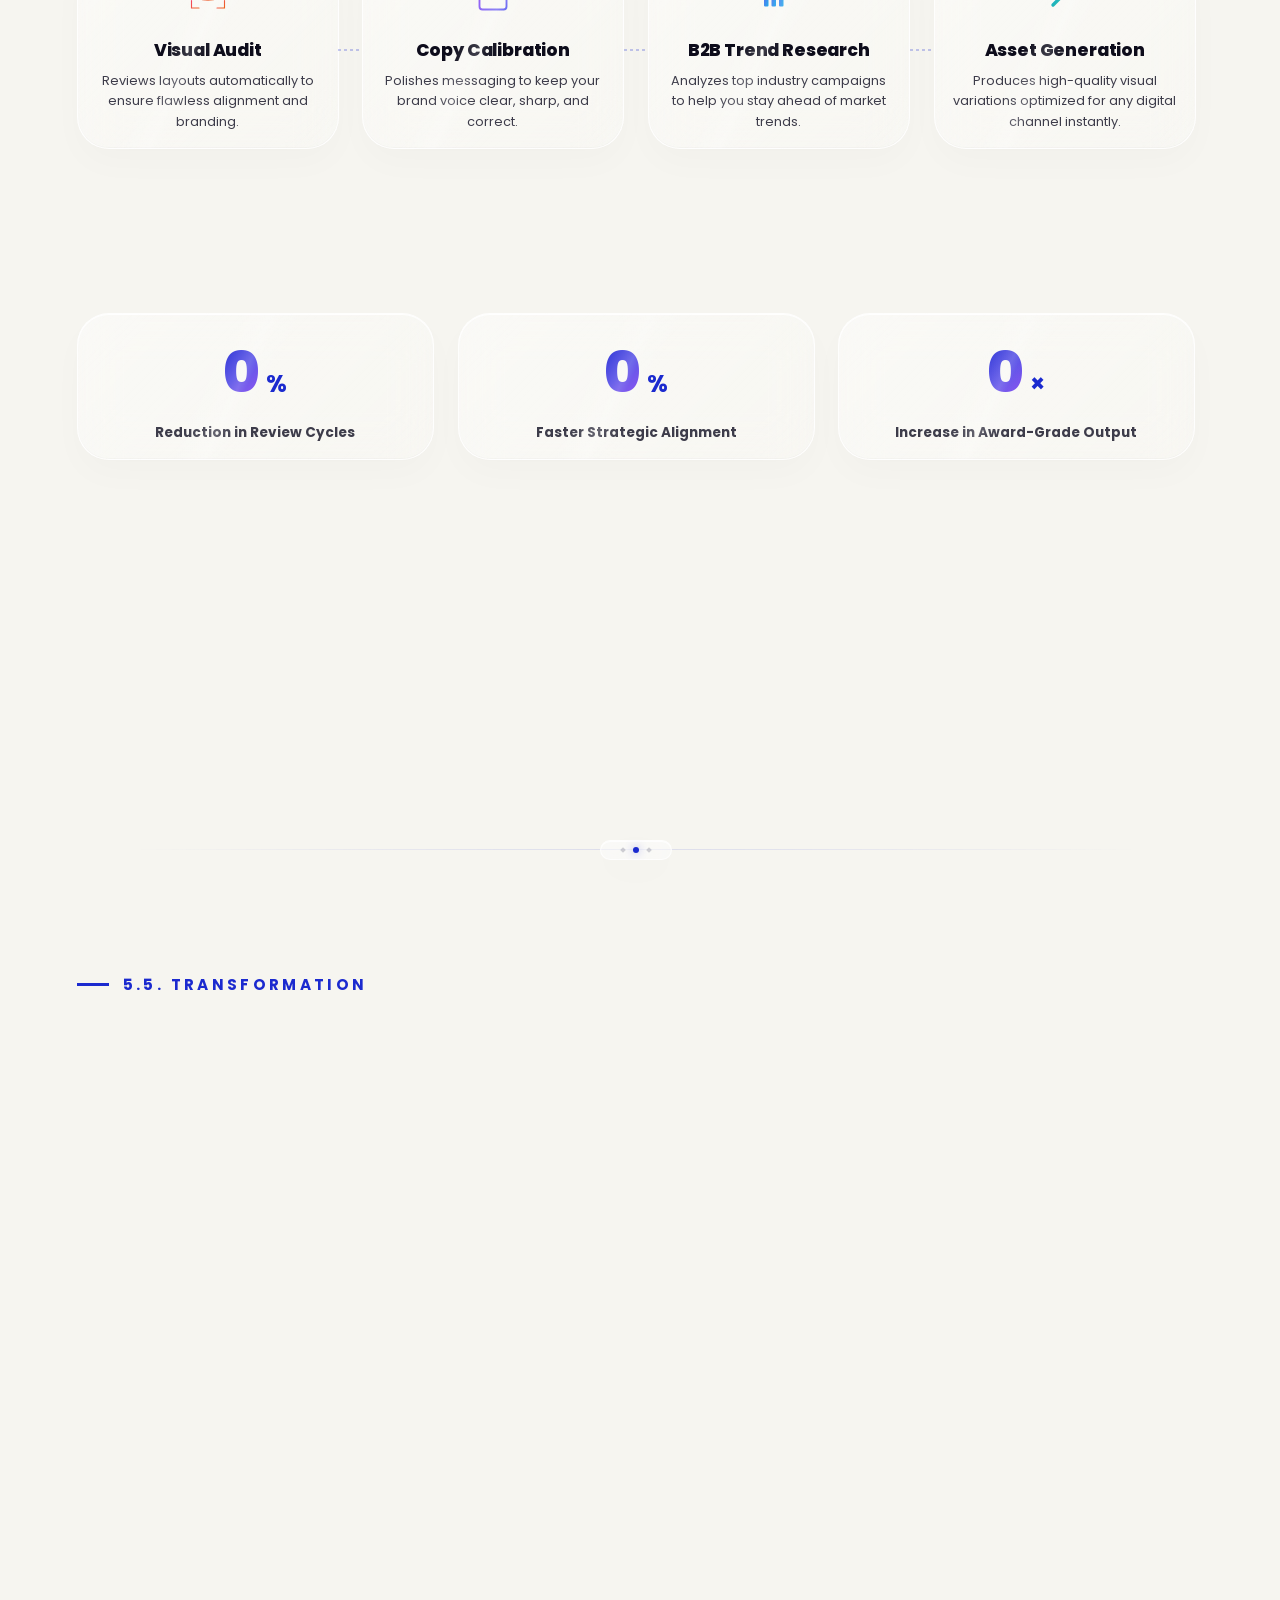
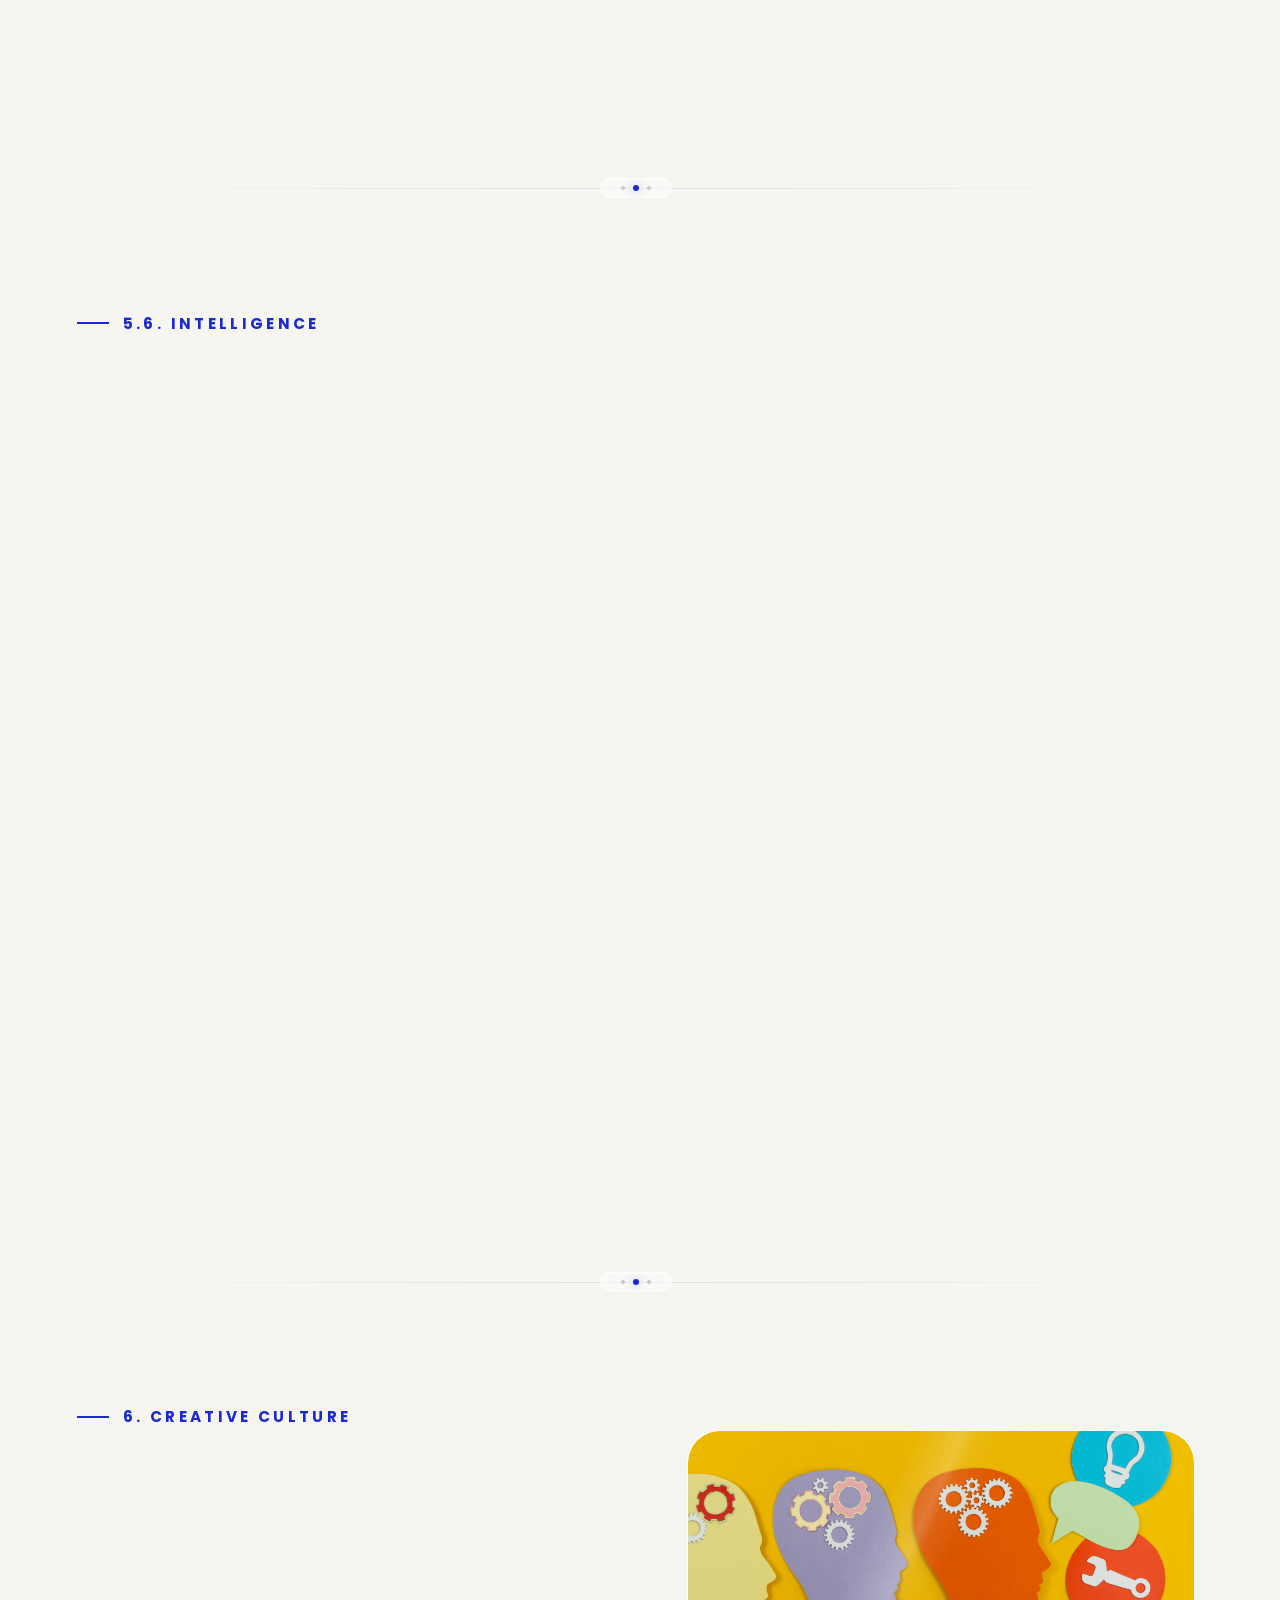
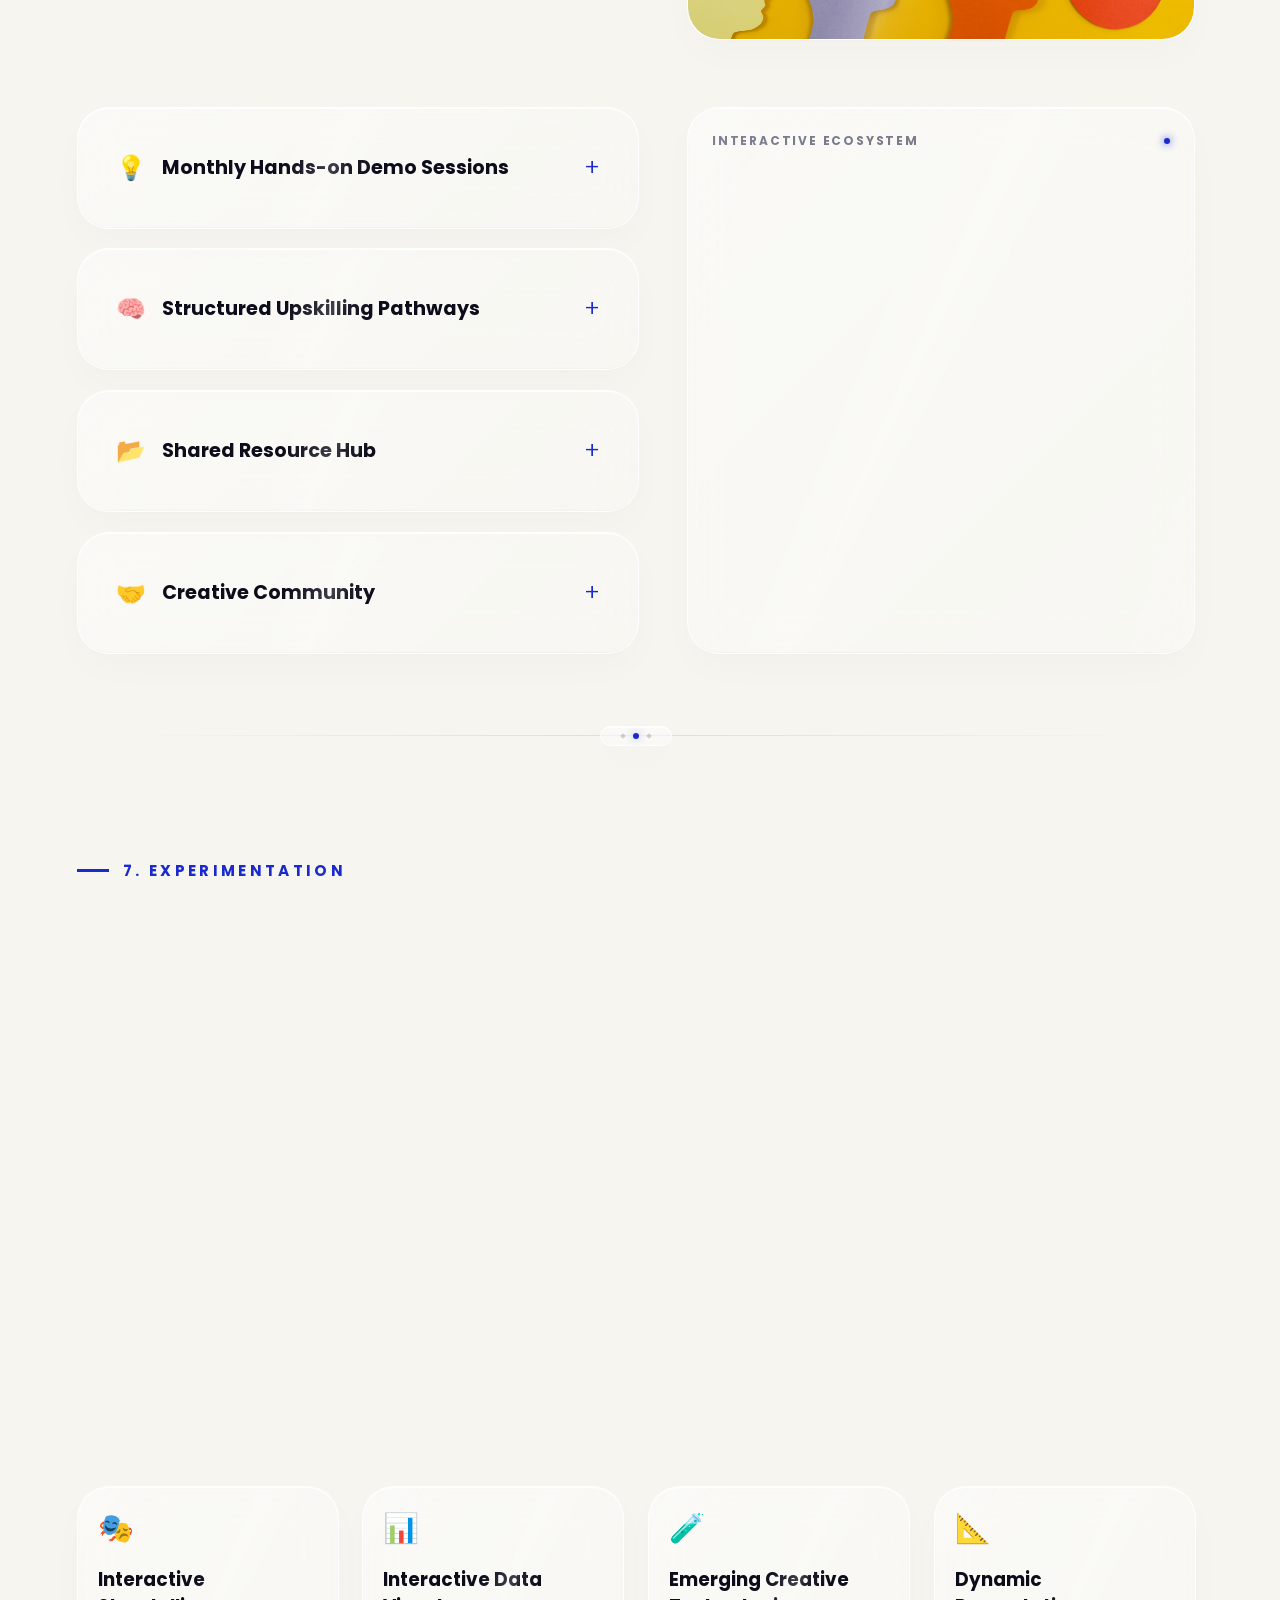
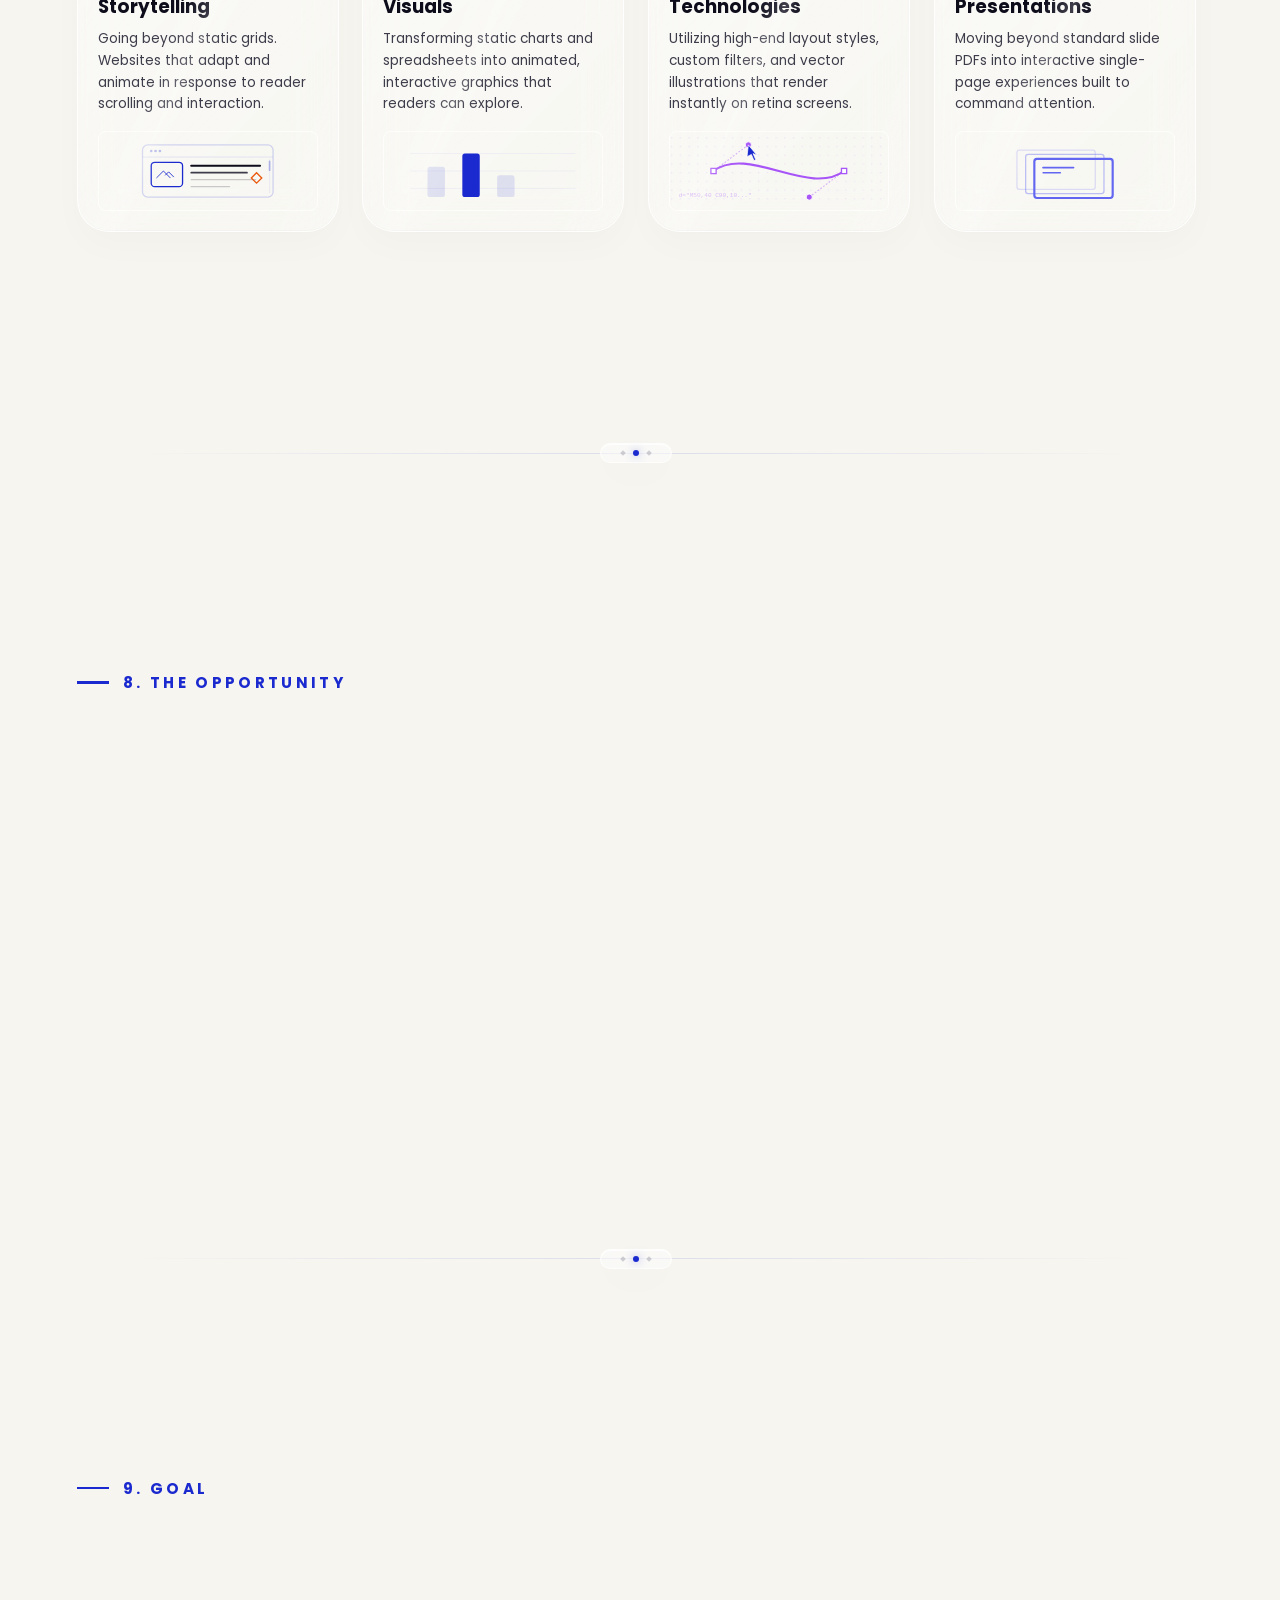
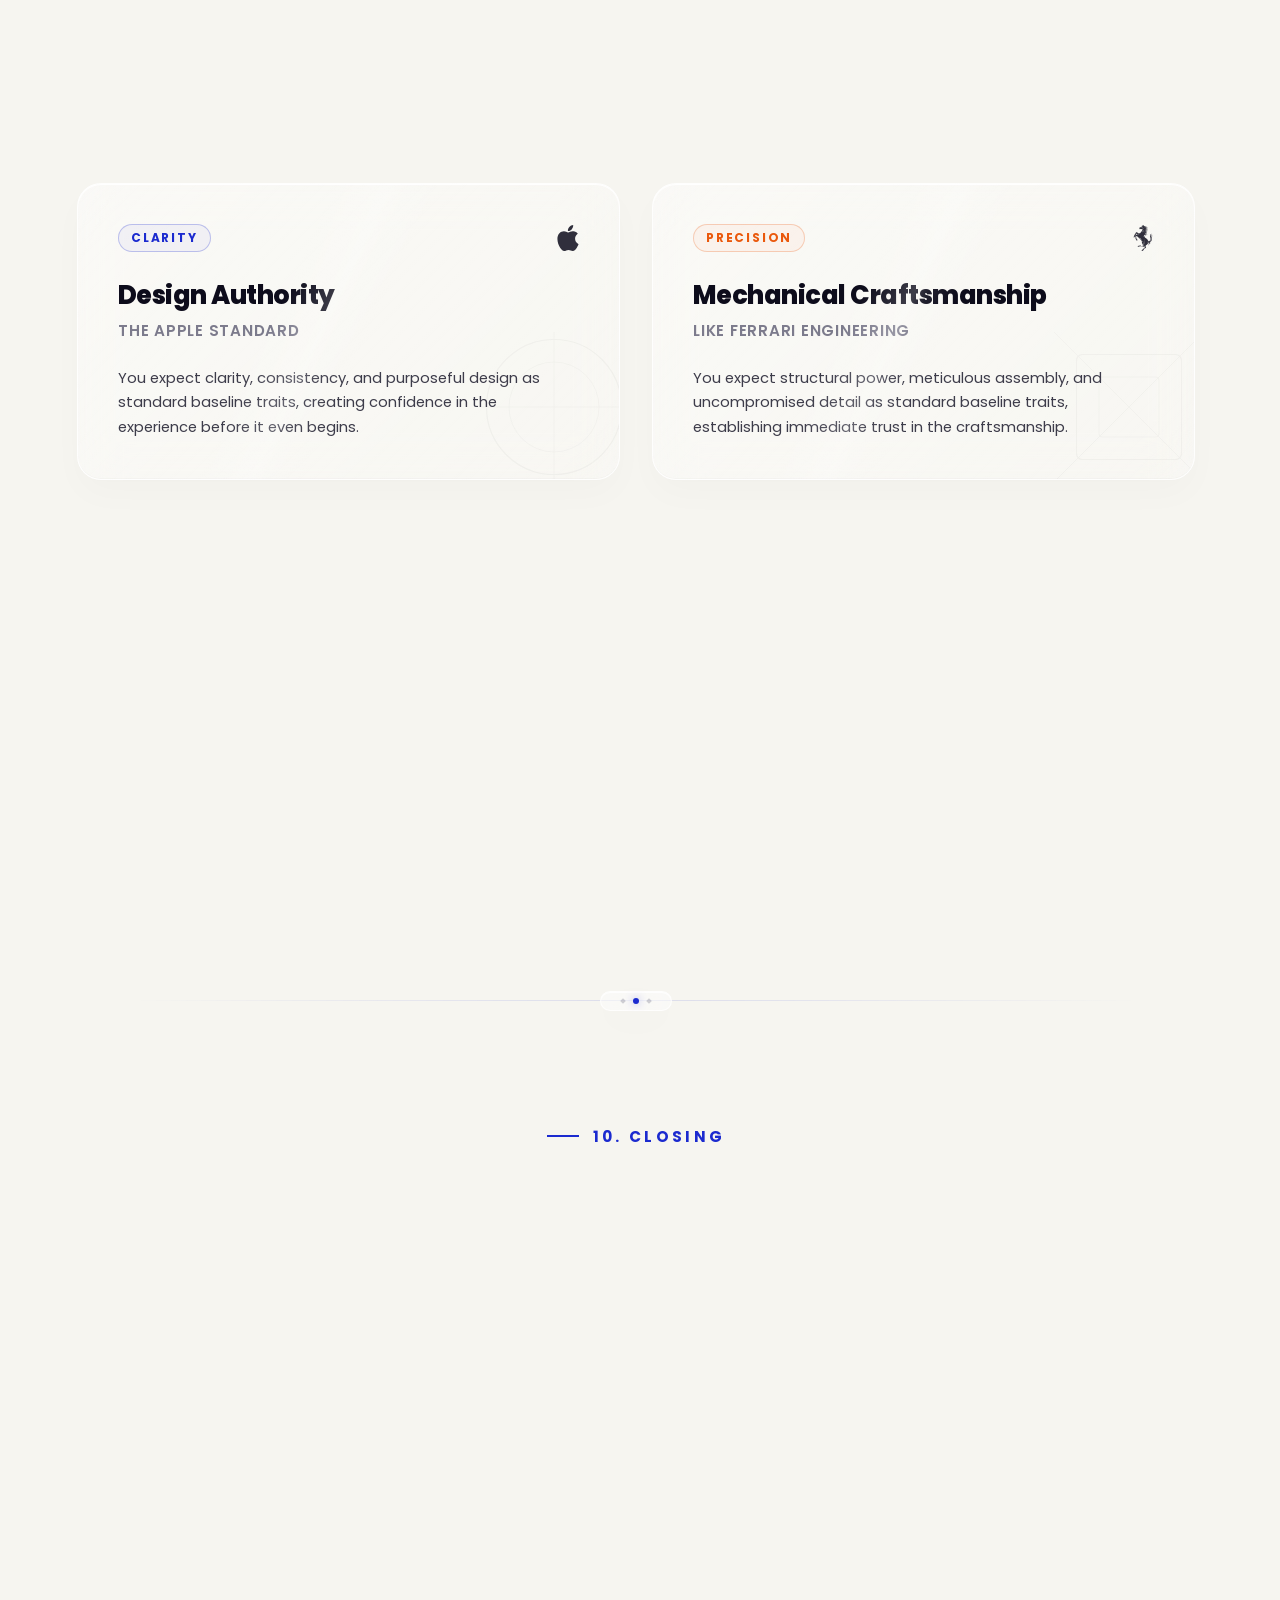
==== commit 478effed: "update presentation assets" ====
--- a/index.html
+++ b/index.html
@@ -701,23 +701,15 @@
 
                 <div class="challenge-conclusion reveal-text"
                     style="display: flex; flex-direction: column; align-items: center; justify-content: center; gap: 20px; width: 100%;">
-                    <div class="glass-card conclusion-card"
-                        style="margin-top: 3rem; border-radius: 20px; width: 100%; max-width: 800px;">
-                        <p class="reveal-text conclusion-reveal-text"
-                            style="text-align: center; font-size: 1.15rem; line-height: 1.6; margin: 0;">Too much
-                            creative energy goes into <strong>managing processes</strong> instead of <strong>creating
-                                exceptional work</strong>.</p>
-                    </div>
-
                     <!-- Stacked Bar Infographic SVG indicating Energy Depletion (Friction vs Creation) -->
                     <div class="energy-chart-container glass-card"
-                        style="width: 100%; max-width: 800px; padding: 2rem; border-radius: 24px; box-shadow: var(--glass-shadow); position: relative; overflow: visible;">
+                        style="margin-top: 3rem; width: 100%; max-width: 800px; padding: 2rem; border-radius: 24px; box-shadow: var(--glass-shadow); position: relative; overflow: visible;">
                         <div class="glass-shine"></div>
                         <h4
                             style="font-size: 1rem; font-weight: 800; margin-bottom: 1.5rem; text-align: center; color: var(--text-primary); letter-spacing: 0.05em; text-transform: uppercase;">
                             Creative Energy Allocation</h4>
                         <div class="energy-chart-visual" style="position: relative; overflow: visible;">
-                            <svg viewBox="0 0 400 65"
+                            <svg viewBox="0 0 400 48"
                                 style="width: 100%; height: auto; display: block; overflow: visible;">
                                 <defs>
                                     <linearGradient id="friction-grad" x1="0%" y1="0%" x2="100%" y2="0%">
@@ -744,13 +736,6 @@
                                 <!-- Divider Line -->
                                 <line x1="280" y1="11" x2="280" y2="37" stroke="#ffffff" stroke-width="2" />
 
-                                <!-- Legends/Labels -->
-                                <text x="140" y="52" fill="#ea580c" font-size="9.5" font-family="Poppins"
-                                    font-weight="800" text-anchor="middle">70% PROCESS FRICTION (Chaos &
-                                    Rebuilds)</text>
-                                <text x="340" y="52" fill="#10b981" font-size="9.5" font-family="Poppins"
-                                    font-weight="800" text-anchor="middle">30% CREATION</text>
-
                                 <!-- Glow points inside segments -->
                                 <circle class="glow-point-friction" cx="140" cy="24" r="3" fill="#ffffff"
                                     opacity="0.9" />
@@ -758,6 +743,18 @@
                                     opacity="0.9" />
                             </svg>
                         </div>
+                        <div class="chart-labels-row" style="display: flex; margin-top: 1.25rem; width: 100%;">
+                            <div style="color: #ea580c; font-family: 'Poppins', sans-serif; font-size: 0.9rem; font-weight: 800; text-align: center; width: 70%; letter-spacing: 0.02em;">70% PROCESS FRICTION</div>
+                            <div style="color: #10b981; font-family: 'Poppins', sans-serif; font-size: 0.9rem; font-weight: 800; text-align: center; width: 30%; letter-spacing: 0.02em;">30% CREATION</div>
+                        </div>
+                    </div>
+
+                    <div class="glass-card conclusion-card"
+                        style="border-radius: 20px; width: 100%; max-width: 800px;">
+                        <p class="reveal-text conclusion-reveal-text"
+                            style="text-align: center; font-size: 1.15rem; line-height: 1.6; margin: 0;">Too much
+                            creative energy goes into <strong>managing processes</strong> instead of <strong>creating
+                                exceptional work</strong>.</p>
                     </div>
                 </div>
 
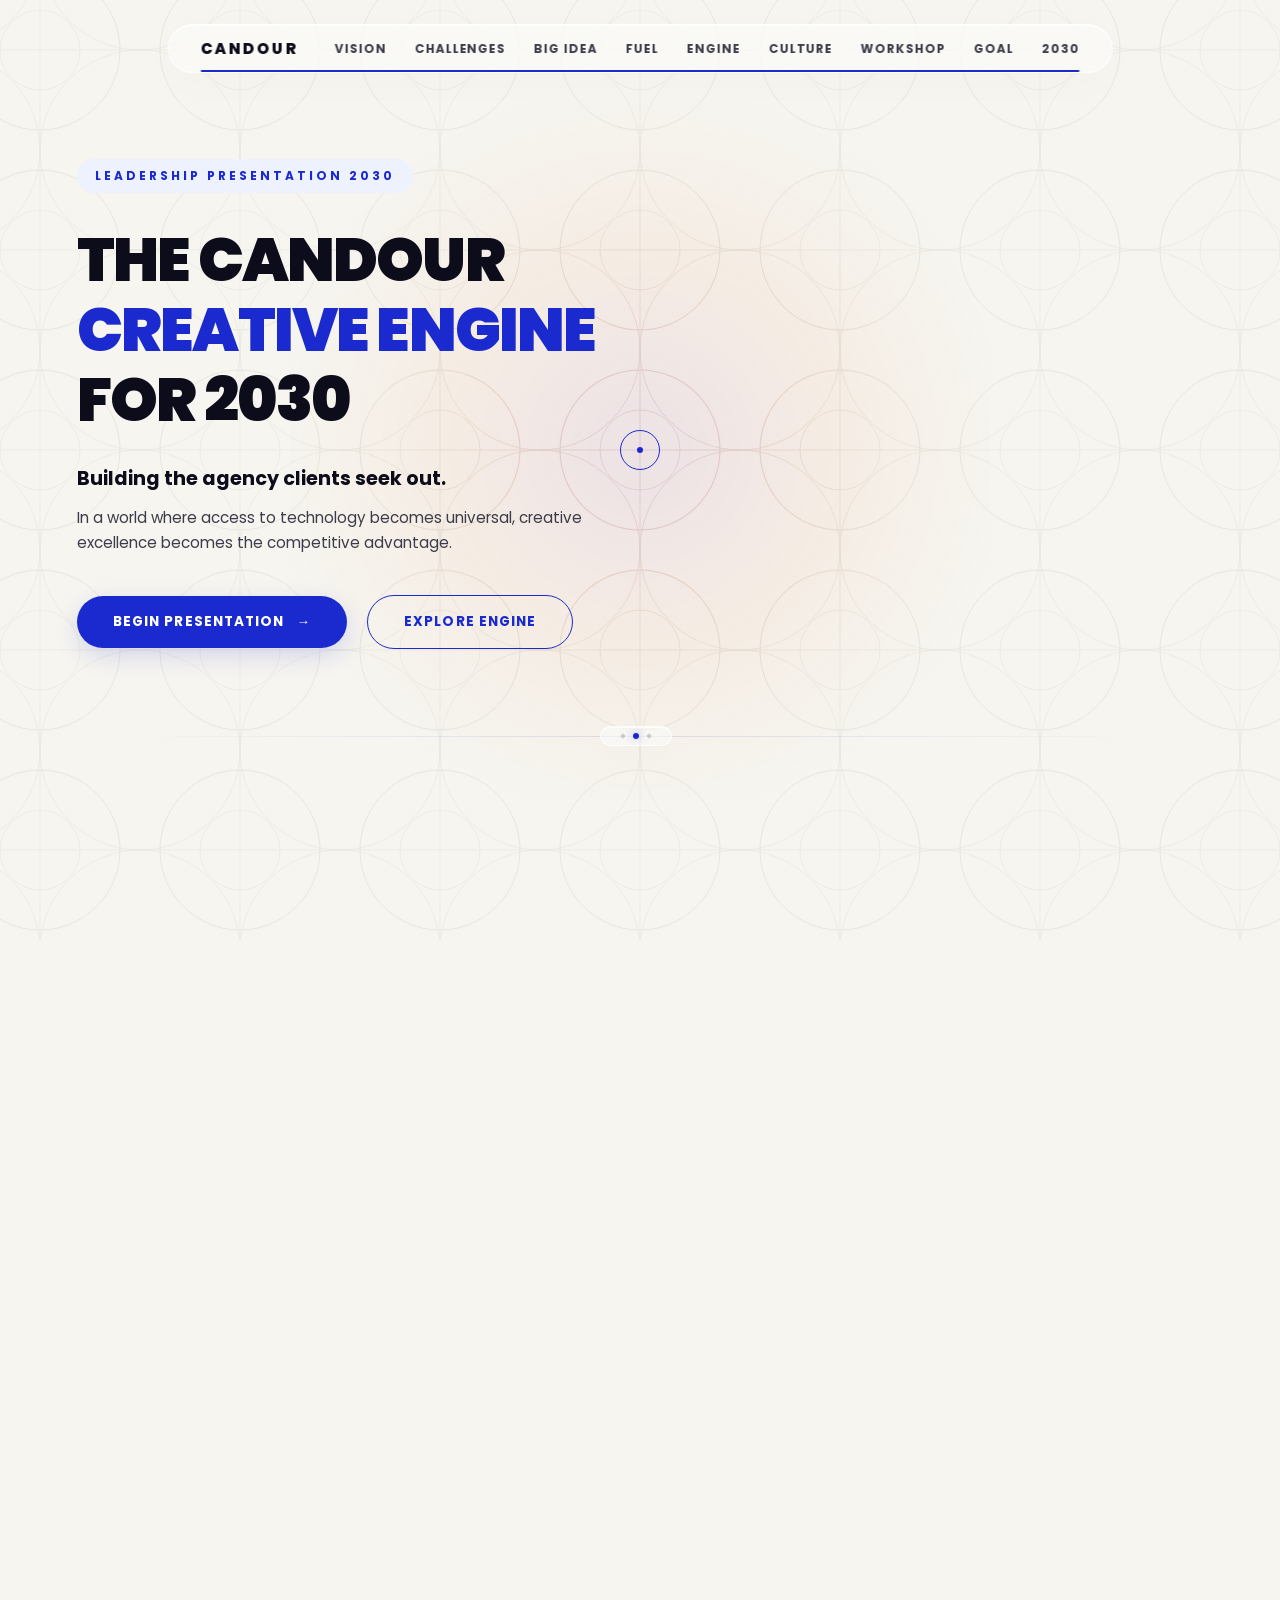
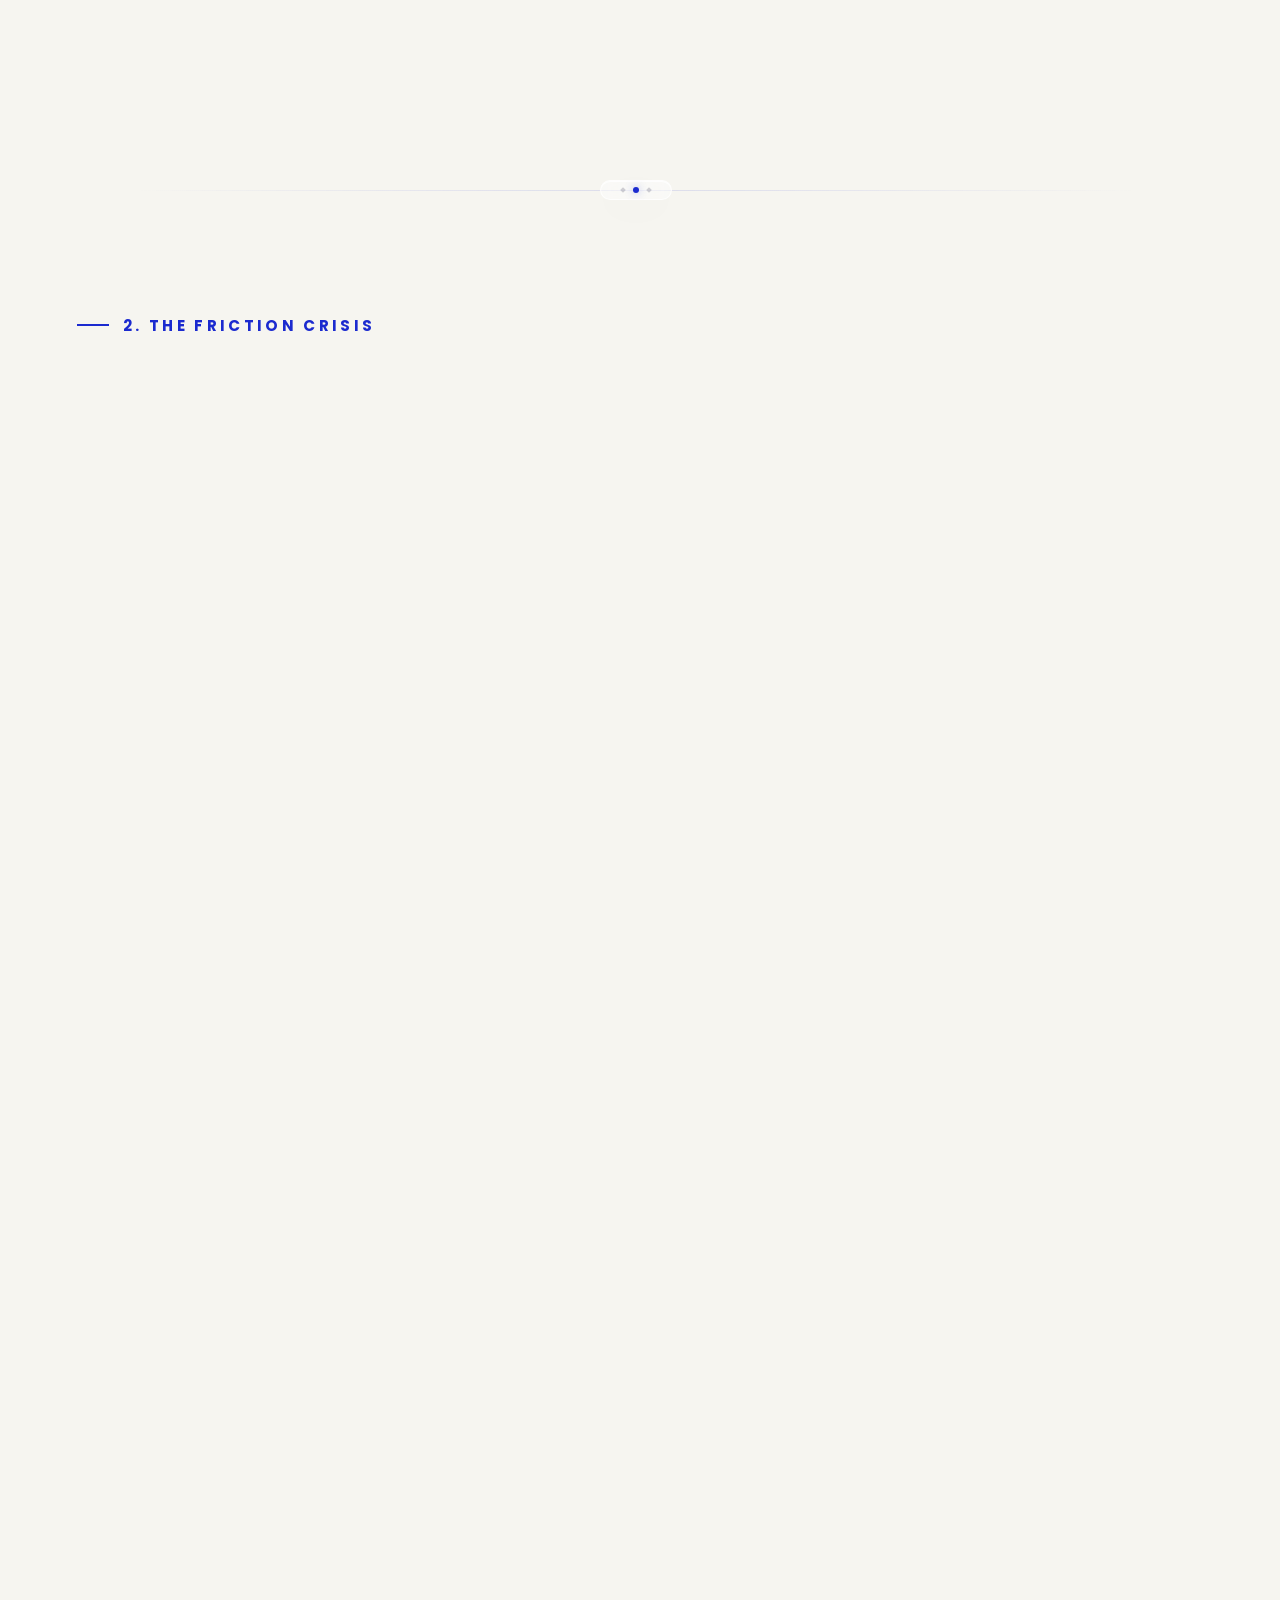
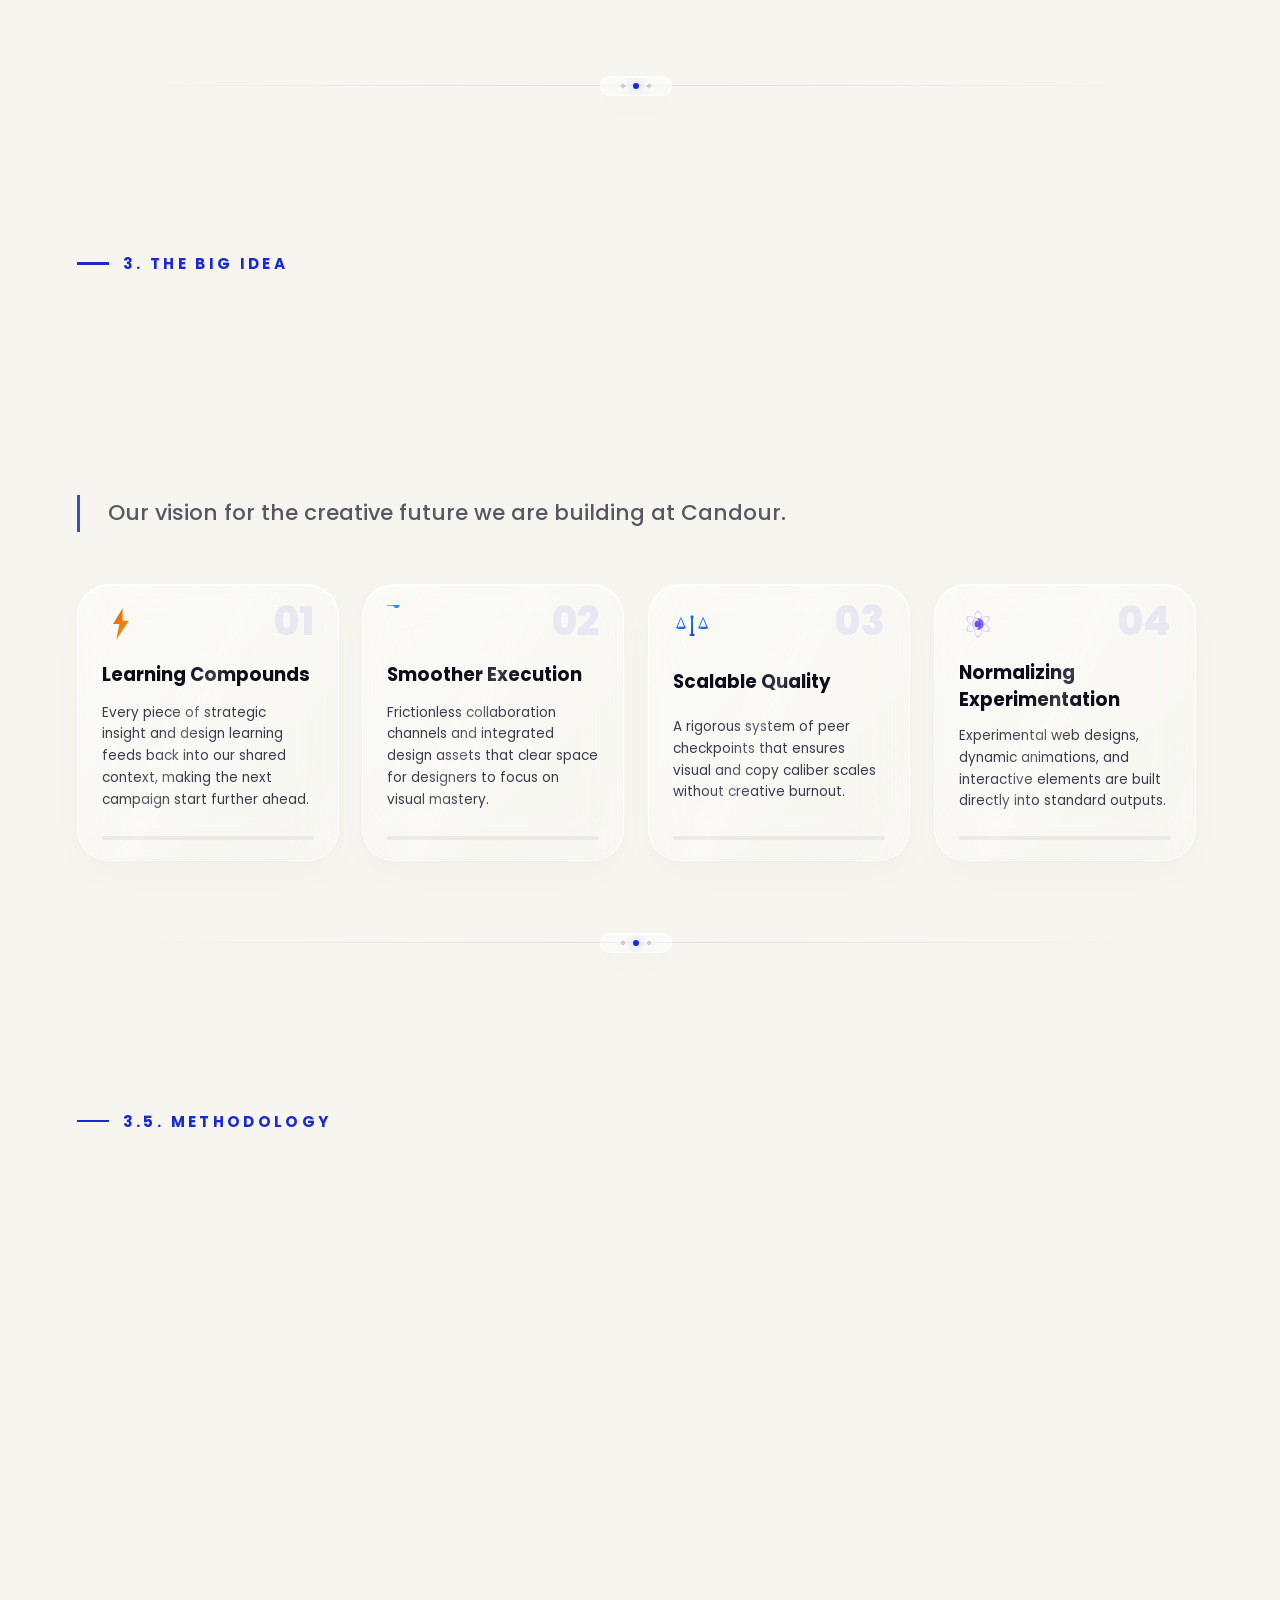
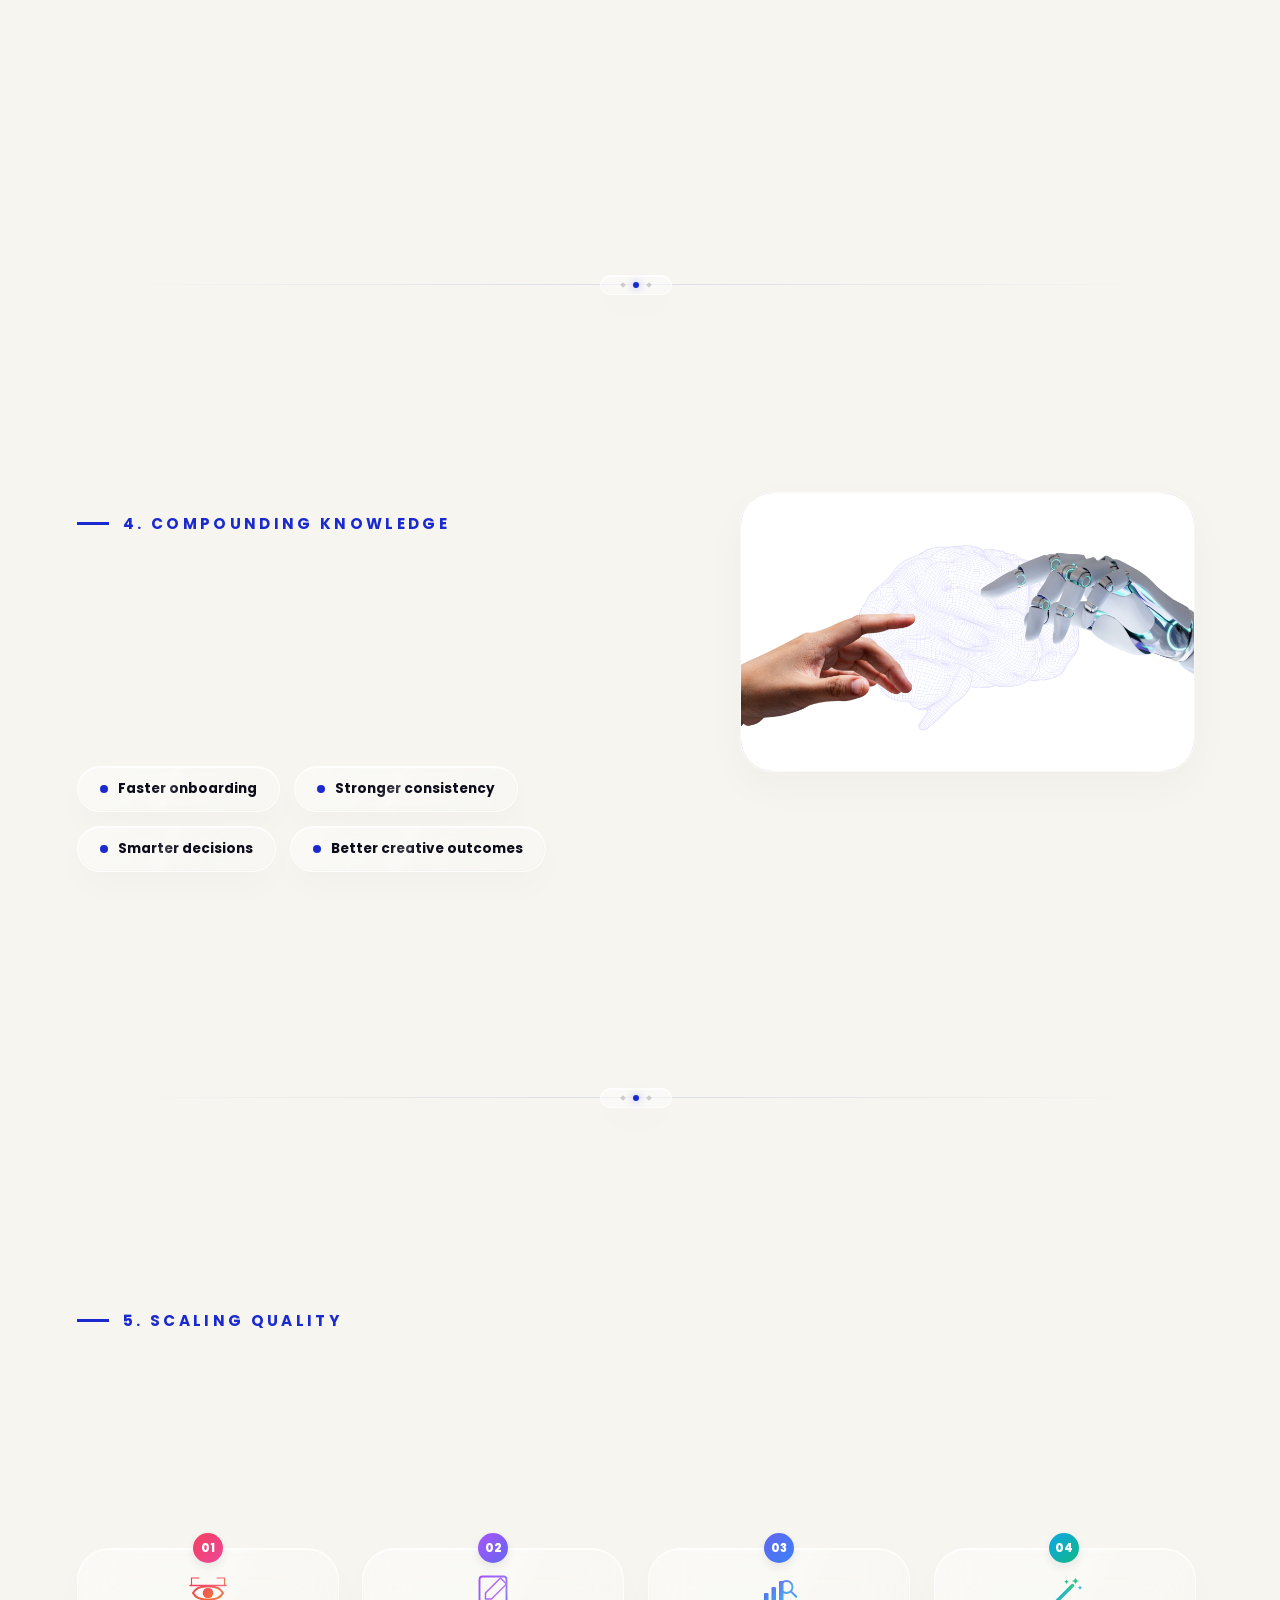
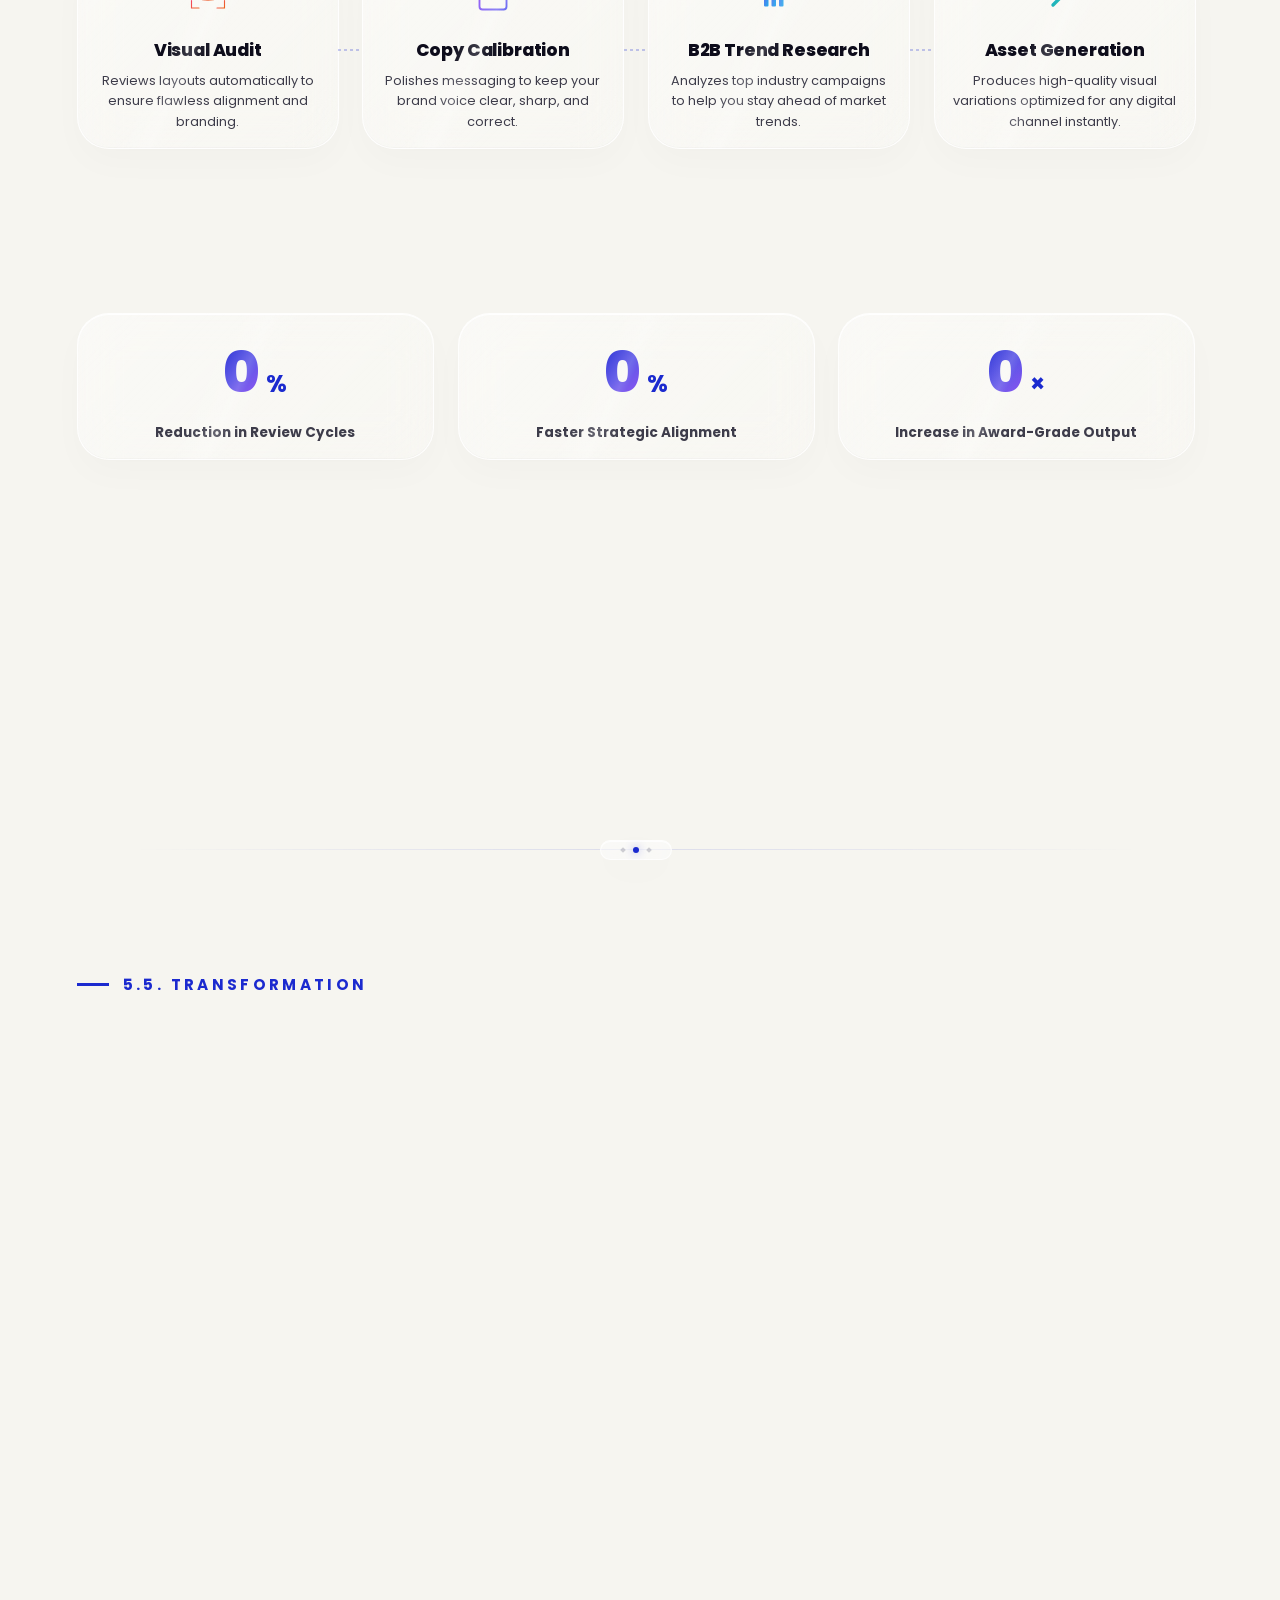
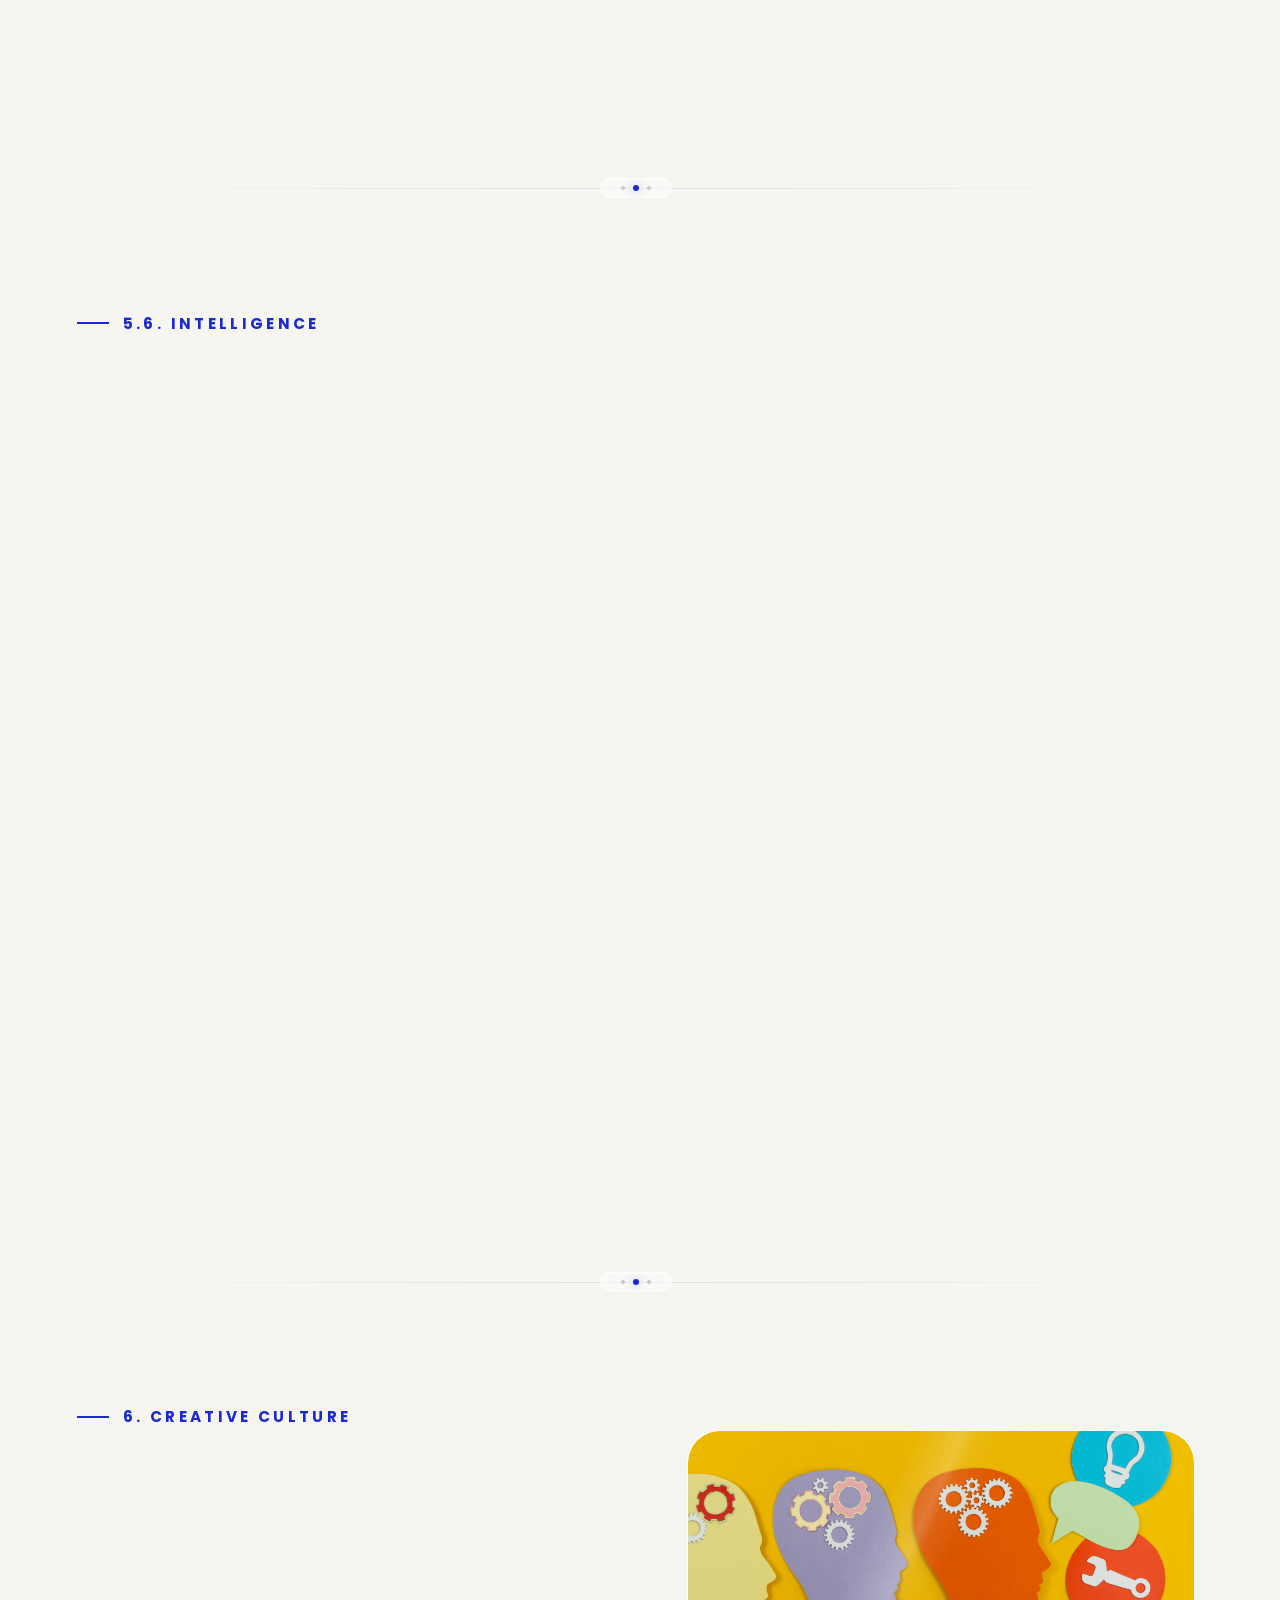
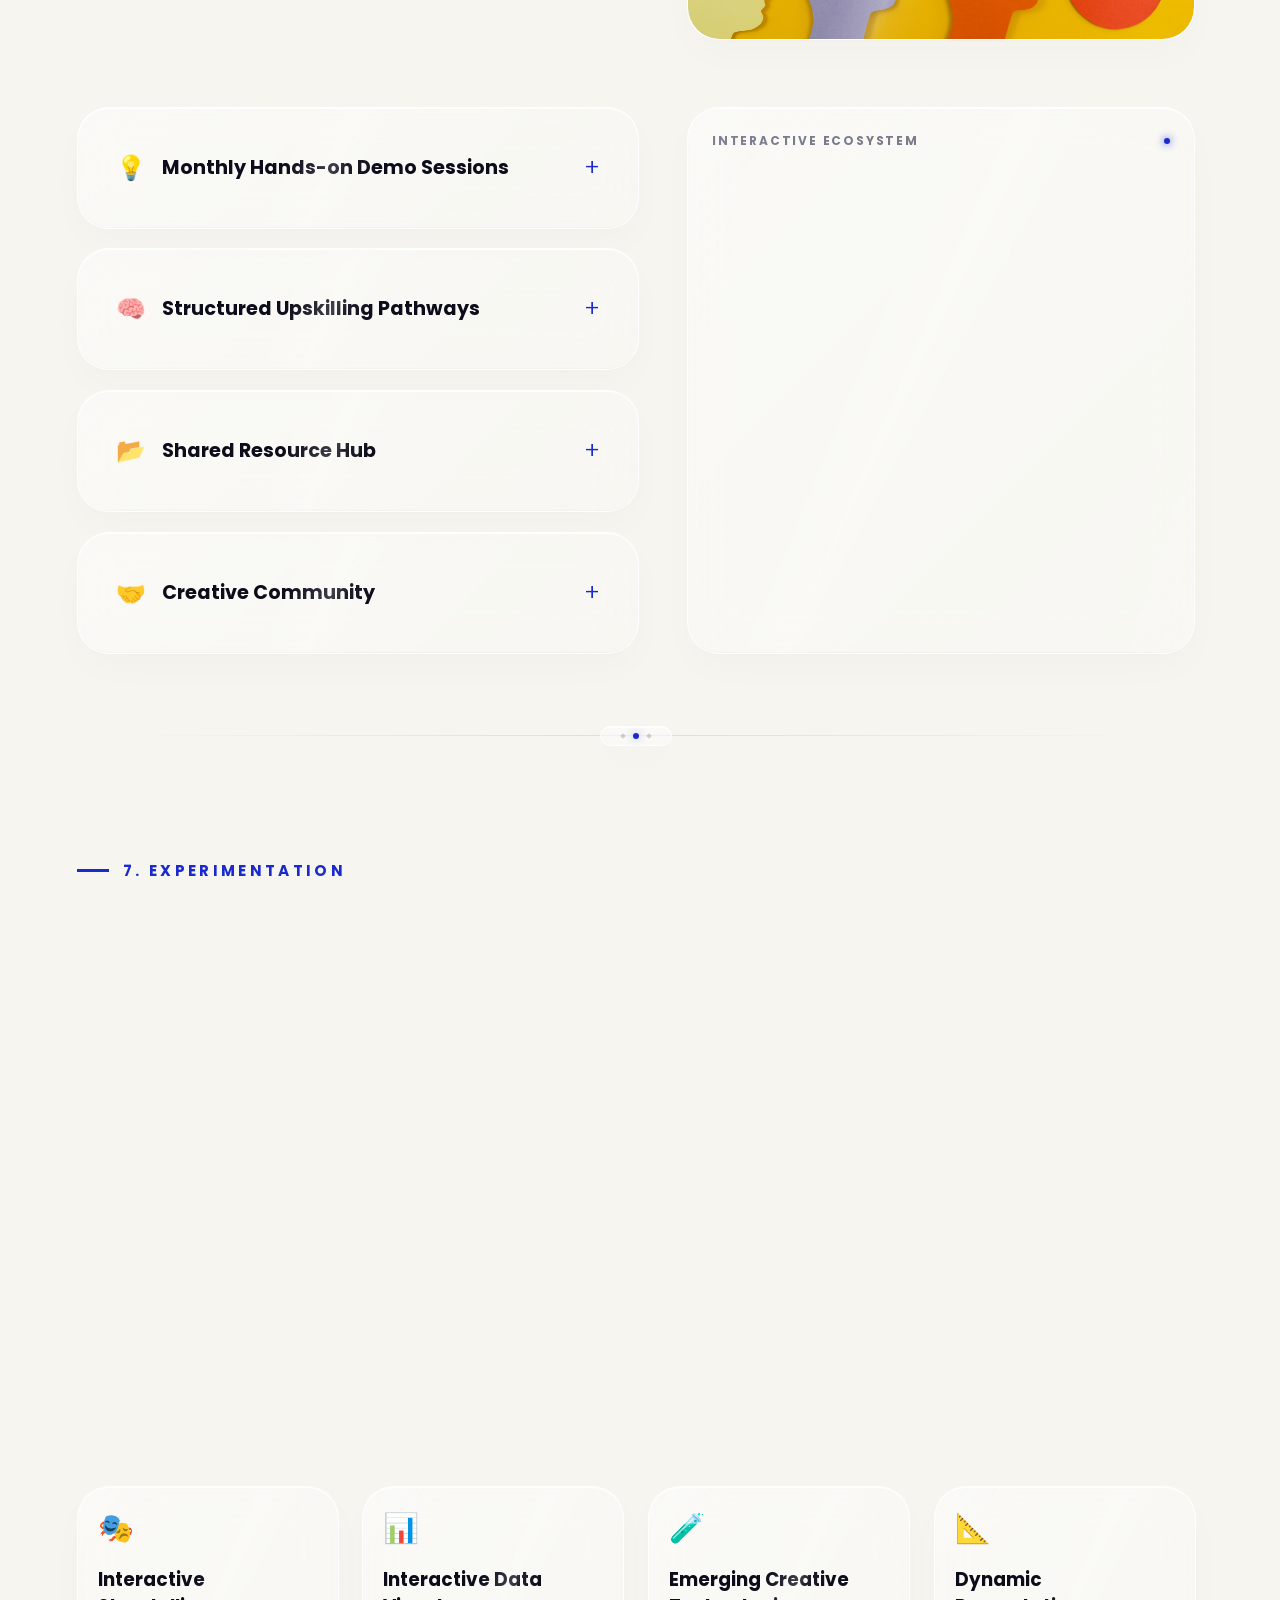
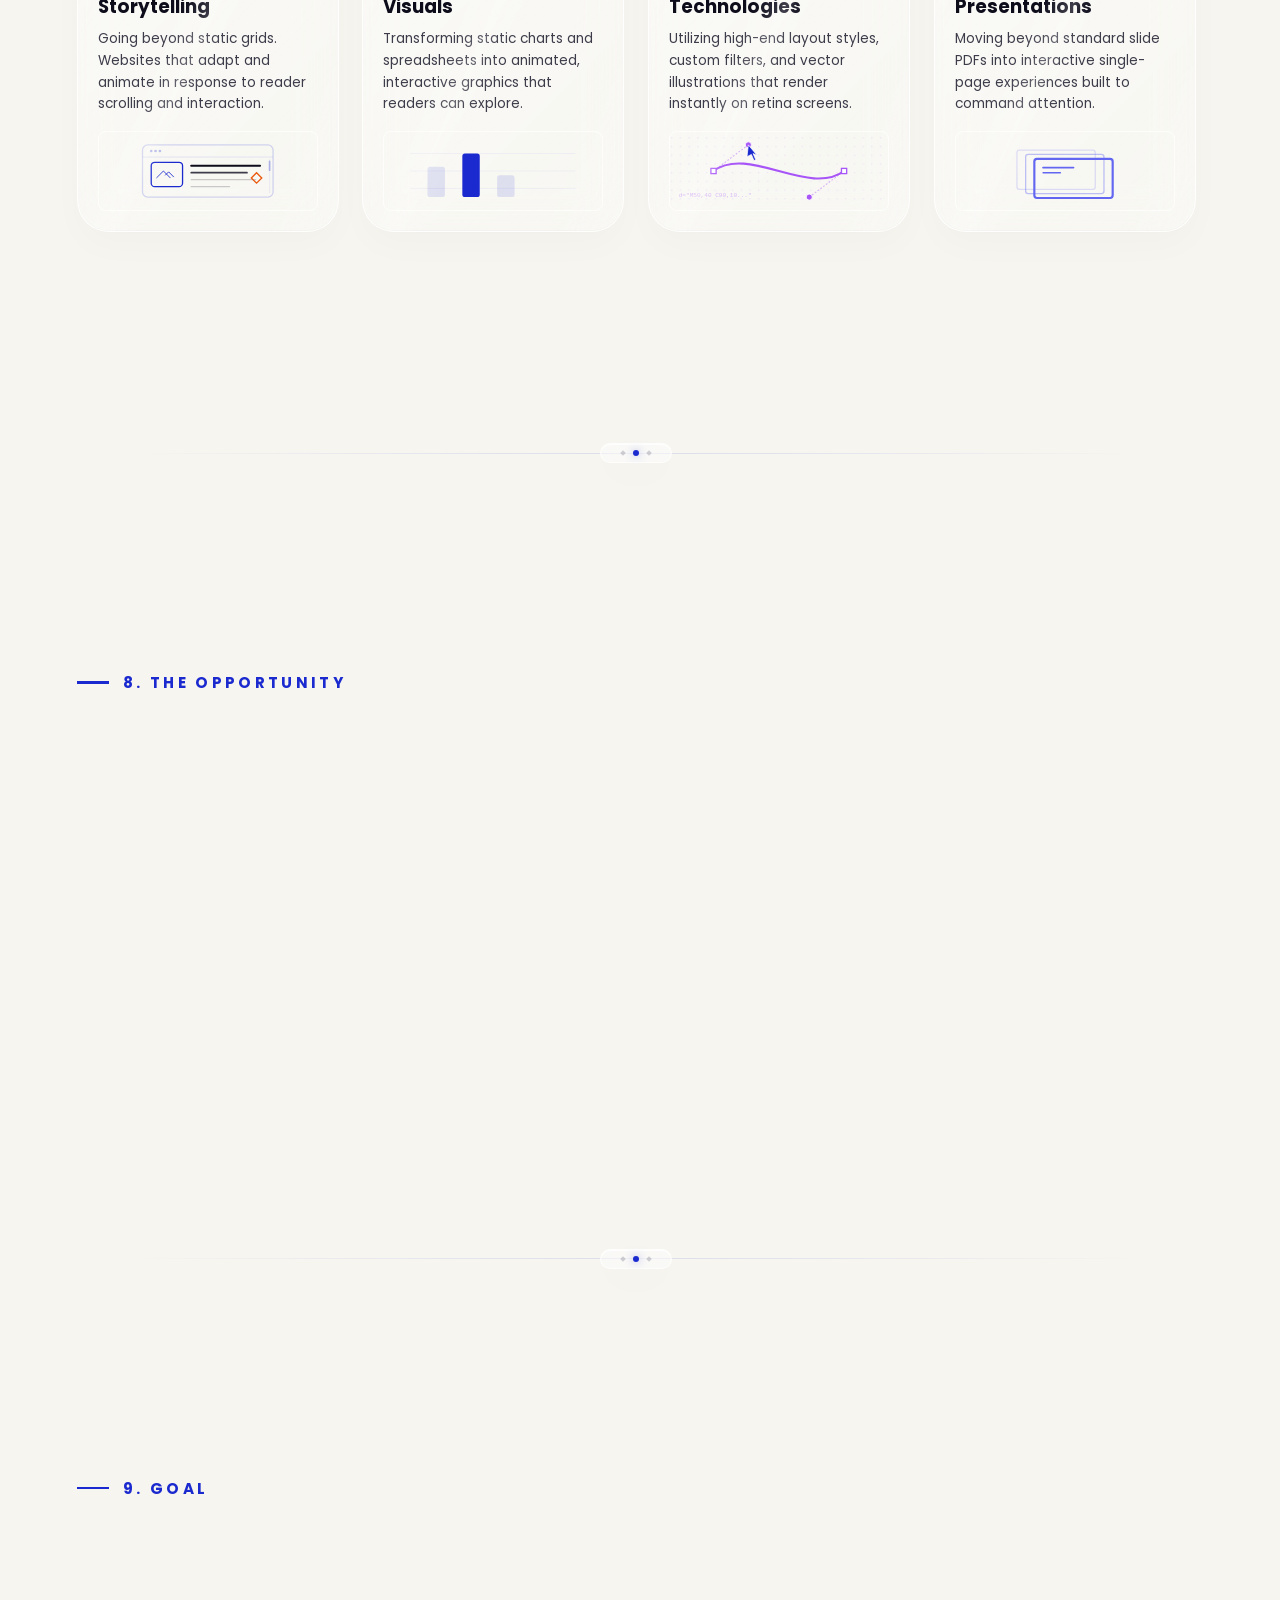
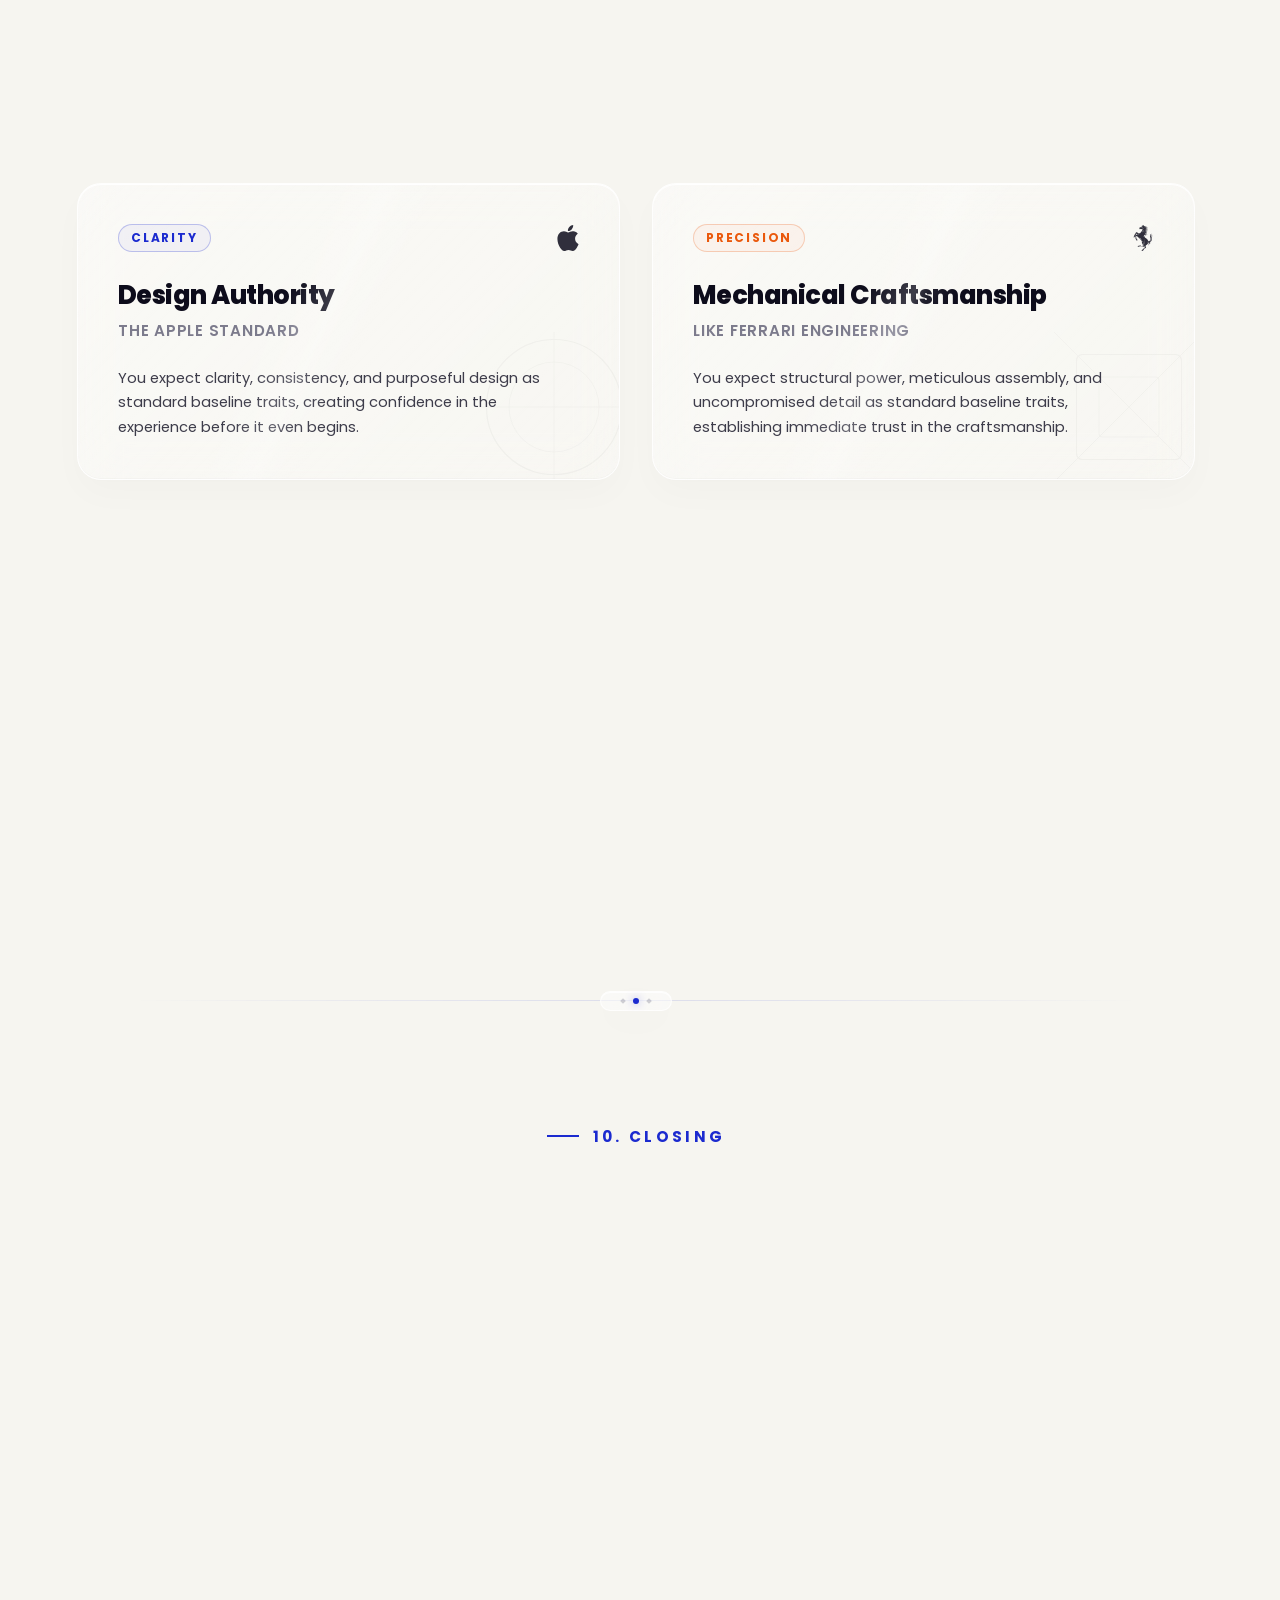
==== commit 384b96f0: "update presentation assets" ====
--- a/index.html
+++ b/index.html
@@ -85,7 +85,7 @@
                                 <span>Begin Presentation</span>
                                 <span class="cta-arrow">→</span>
                             </button>
-                            <a href="#section-engine" class="cta-secondary-button">Explore Engine</a>
+                            <a href="#live-demo-card" id="explore-btn" class="cta-secondary-button">Explore Engine</a>
                         </div>
                     </div>
                     <!-- Right: Visual Placeholder (For Hero Canvas) -->
@@ -1264,9 +1264,8 @@
                     </div>
                 </div>
 
-                <!-- Live Demo Dashboard Card -->
                 <a href="https://candour-qc-tool.vercel.app" target="_blank" rel="noopener noreferrer"
-                    class="dashboard-demo-card glass-card reveal-text"
+                    id="live-demo-card" class="dashboard-demo-card glass-card reveal-text"
                     style="max-width: 850px; margin: 3rem auto 0 auto; height: 260px; border-radius: 24px; overflow: hidden; position: relative; border: 1px solid rgba(255,255,255,0.6); box-shadow: var(--glass-shadow); display: flex; flex-direction: column; justify-content: center; align-items: center; text-decoration: none; cursor: pointer;">
                     <div class="glass-shine"></div>
                     <!-- Breathing AI Canvas Background (Light Mode Optimized) -->
